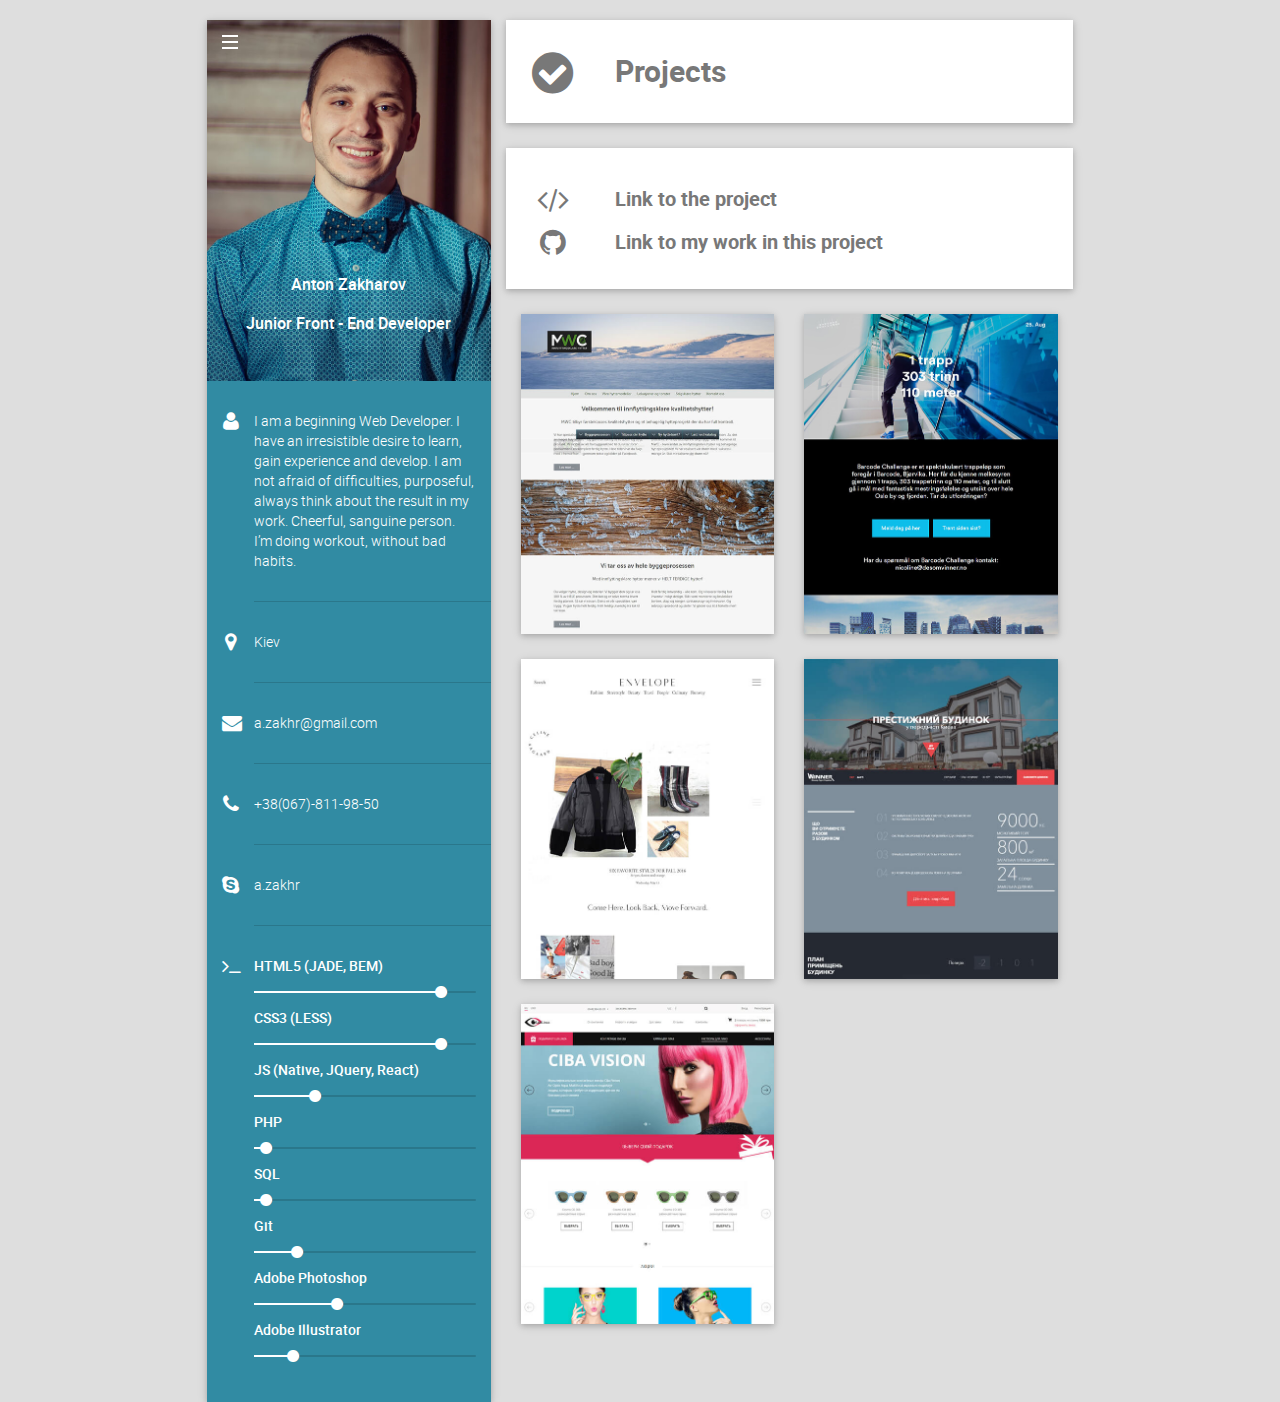
==== projects.html @ 9abca827 "i've cleaned my code and added some new projects" ====
<!DOCTYPE html><html lang="en" class="no-js"><head><meta charset="utf-8"><meta http-equiv="X-UA-Compatible" content="IE=edge"><meta name="viewport" content="width=device-width, initial-scale=1"><title>Projects</title><meta name="description" content="Zakharov Anton - Front-End Developer. CV and Portfolio."><meta name="author" content="Zakharov Anton"><link rel="canonical" href="https://a-zakhr.github.io"><link rel="next" href="https://a-zakhr.github.io/projects"><meta property="og:local" content="en_US"><meta property="og:type" content="website"><meta property="og:title" content="Zakharov Anton"><meta property="og:description" content="Zakharov Anton - Front-End Developer"><meta property="og:url" content="http://a-zakhr.github.io"><meta property="og:site_name" content="Zakharov Anton"><meta property="og:image" content="images/a.zakhr-small.jpg"><link rel="icon" href="favicon.ico"><link rel="apple-touch-icon" sizes="72x72" href="/apple-icon-72x72.png"><link rel="apple-touch-icon" sizes="76x76" href="/apple-icon-76x76.png"><link rel="apple-touch-icon" sizes="114x114" href="/apple-icon-114x114.png"><link rel="stylesheet" href="styles/main.css"><body><!--[if lt IE 10]><p class="browserupgrade">You are using an <strong>outdated</strong> browser. Please <a href="http://browsehappy.com/">upgrade your browser</a> to improve your experience.</p>
<![endif]--><div class="container"><div class="row"><aside class="aside col-lg-4 col-sm-5"><div class="nav"><div class="nav__btn"><div class="nav__btn-line nav__btn-line--top"></div><div class="nav__btn-line nav__btn-line--middle"></div><div class="nav__btn-line nav__btn-line--bottom"></div></div><nav class="nav__links"><a href="index.html" class="nav__link">CV</a><a href="projects.html" class="nav__link">Projects</a><ul class="social-links"><li class="social-links__item"><a href="https://github.com/a-zakhr" class="social-links__link"><i class="fa fa-github-square"></i></a></li><li class="social-links__item"><a href="https://www.linkedin.com/in/anton-zakharov-628102118" class="social-links__link"><i class="fa fa-linkedin-square"></i></a></li></ul></nav></div><div class="personal-info clearfix"><figure class="personal-info__item photo"><img src="images/a.zakhr.jpg" alt="Zakharov Anton image"><figcaption class="photo__descr"><p class="photo__full-name">Anton Zakharov</p><p class="photo__position">Junior Front - End Developer</p></figcaption></figure><div class="personal-info__item"><div class="personal-info__icon col-xs-2"><i class="fa fa-user"></i></div><p class="personal-info__text col-xs-10">I am a beginning Web Developer. I have an irresistible desire to learn, gain experience and develop. I am not afraid of difficulties, purposeful, always think about the result in my work. Cheerful, sanguine person. I’m doing workout, without bad habits.
</p></div><div class="personal-info__item"><div class="personal-info__icon col-xs-2"><i class="fa fa-map-marker"></i></div><p class="personal-info__text col-xs-10">Kiev</p></div><div class="personal-info__item contacts"><div class="personal-info__icon col-xs-2"><i class="fa fa-envelope"></i></div><a href="mailto: a.zakhr@gmail.com" class="personal-info__text col-xs-10">a.zakhr@gmail.com</a></div><div class="personal-info__item contacts"><div class="personal-info__icon col-xs-2"><i class="fa fa-phone"></i></div><a href="tel: +380678119850" class="personal-info__text col-xs-10">+38(067)-811-98-50</a></div><div class="personal-info__item contacts"><div class="personal-info__icon col-xs-2"><i class="fa fa-skype"></i></div><a href="skype: a.zakhr" class="personal-info__text col-xs-10">a.zakhr</a></div><div class="personal-info__item"><div class="personal-info__icon col-xs-2"><i class="fa fa-terminal"></i></div><div class="skills col-xs-10"><div class="skills__item skills__item--html"><p class="skills__title">HTML5 (JADE, BEM)</p><div class="skills__progress"><div class="skills__progress--current"><i class="fa fa-circle"></i></div></div></div><div class="skills__item skills__item--css"><p class="skills__title">CSS3 (LESS)</p><div class="skills__progress"><div class="skills__progress--current"><i class="fa fa-circle"></i></div></div></div><div class="skills__item skills__item--js"><p class="skills__title">JS (Native, JQuery, React)</p><div class="skills__progress"><div class="skills__progress--current"><i class="fa fa-circle"></i></div></div></div><div class="skills__item skills__item--php"><p class="skills__title">PHP</p><div class="skills__progress"><div class="skills__progress--current"><i class="fa fa-circle"></i></div></div></div><div class="skills__item skills__item--sql"><p class="skills__title">SQL</p><div class="skills__progress"><div class="skills__progress--current"><i class="fa fa-circle"></i></div></div></div><div class="skills__item skills__item--git"><p class="skills__title">Git</p><div class="skills__progress"><div class="skills__progress--current"><i class="fa fa-circle"></i></div></div></div><div class="skills__item skills__item--ps"><p class="skills__title">Adobe Photoshop</p><div class="skills__progress"><div class="skills__progress--current"><i class="fa fa-circle"></i></div></div></div><div class="skills__item skills__item--ai"><p class="skills__title">Adobe Illustrator</p><div class="skills__progress"><div class="skills__progress--current"><i class="fa fa-circle"></i></div></div></div></div></div></div></aside><main class="content col-lg-8 col-sm-7"><div class="descr-block clearfix"><div class="descr-block__icon col-xs-2"><i class="fa fa-check-circle"></i></div><div class="descr-block__description col-xs-10"><h2 class="descr-block__title">Projects</h2></div></div><div class="descr-block"><div class="description-links"><div class="description-links__item"><div class="description-links__icon col-xs-2"><i class="fa fa-code"></i></div><p class="description-links__text col-xs-10">Link to the project</p></div><div class="description-links__item"><div class="description-links__icon col-xs-2"><i class="fa fa-github"></i></div><p class="description-links__text col-xs-10">Link to my work in this project
</p></div></div></div><div class="projects"><ul class="projects__list clearfix"><li class="projects__item col-md-6"><figure class="projects__obj"><img src="images/mwc.jpg" alt="MWC" class="projects__img"><figcaption class="projects__desc"><h4 class="projects__title">MWC</h4><div class="projects__links"><a href="http://mwc.no/" class="projects__link projects__link--current"><i class="fa fa-code"></i></a></div></figcaption></figure></li><li class="projects__item col-md-6"><figure class="projects__obj"><img src="images/barcodechallenge.jpg" alt="Barcode Challenge" class="projects__img"><figcaption class="projects__desc"><h4 class="projects__title">Barcode Challenge</h4><div class="projects__links"><a href="http://barcodechallenge.no/" class="projects__link projects__link--current"><i class="fa fa-code"></i></a></div></figcaption></figure></li><li class="projects__item col-md-6"><figure class="projects__obj"><img src="images/envelope.jpg" alt="Envelope" class="projects__img"><figcaption class="projects__desc"><h4 class="projects__title">Envelope</h4><div class="projects__links"><a href="http://envelope.no/" class="projects__link projects__link--current"><i class="fa fa-code"></i></a></div></figcaption></figure></li><li class="projects__item col-md-6"><figure class="projects__obj"><img src="images/sunhouse.jpg" alt="Winner Sun House" class="projects__img"><figcaption class="projects__desc"><h4 class="projects__title">Winner Sun House</h4><div class="projects__links"><a href="http://sunhouse.wgu.com.ua/" class="projects__link projects__link--current"><i class="fa fa-code"></i></a><a href="http://a-zakhr.github.io/sunhouse/" class="projects__link projects__link--git"><i class="fa fa-github"></i></a></div></figcaption></figure></li><li class="projects__item col-md-6"><figure class="projects__obj"><img src="images/lux-linza.jpg" alt="Lux Linza" class="projects__img"><figcaption class="projects__desc"><h4 class="projects__title">Lux Linza</h4><div class="projects__links"><a href="https://luxlinza.ua/" class="projects__link projects__link--current"><i class="fa fa-code"></i></a><a href="http://a-zakhr.github.io/luxlinza" class="projects__link projects__link--git"><i class="fa fa-github"></i></a></div></figcaption></figure></li></ul></div></main><div class="overlay-bg"></div></div></div><script src="scripts/jquery.min.js"></script><script src="scripts/main.js">  </script><script>(function(i,s,o,g,r,a,m){i['GoogleAnalyticsObject']=r;i[r]=i[r]||function(){
(i[r].q=i[r].q||[]).push(arguments)},i[r].l=1*new Date();a=s.createElement(o),
m=s.getElementsByTagName(o)[0];a.async=1;a.src=g;m.parentNode.insertBefore(a,m)
})(window,document,'script','https://www.google-analytics.com/analytics.js','ga');

ga('create', 'UA-68794772-2', 'auto');
ga('send', 'pageview');</script></body></head></html>
---- styles/main.css ----
.fa.fa-pull-left,.fa.pull-left{margin-right:.3em}.fa,.fa-stack{display:inline-block}.description__list,.fa-ul,.projects__list,.social-links{list-style-type:none}.descr-block__icon,.description-links__icon,.fa-fw,.fa-li,.nav__links,.personal-info__icon,.photo__descr,.projects__title{text-align:center}@font-face{font-family:'Roboto Light';src:url(../fonts/roboto-light-webfont.eot);src:url(../fonts/roboto-light-webfont.eot?#iefix) format('embedded-opentype'),url(../fonts/roboto-light-webfont.woff2) format('woff2'),url(../fonts/roboto-light-webfont.woff) format('woff'),url(../fonts/roboto-light-webfont.ttf) format('truetype')}@font-face{font-family:'Roboto Bold';src:url(../fonts/roboto-bold-webfont.eot);src:url(../fonts/roboto-bold-webfont.eot?#iefix) format('embedded-opentype'),url(../fonts/roboto-bold-webfont.woff2) format('woff2'),url(../fonts/roboto-bold-webfont.woff) format('woff'),url(../fonts/roboto-bold-webfont.ttf) format('truetype')}@font-face{font-family:'Roboto Black';src:url(../fonts/roboto-black-webfont.eot);src:url(../fonts/roboto-black-webfont.eot?#iefix) format('embedded-opentype'),url(../fonts/roboto-black-webfont.woff2) format('woff2'),url(../fonts/roboto-black-webfont.woff) format('woff'),url(../fonts/roboto-black-webfont.ttf) format('truetype')}@font-face{font-family:'Roboto Medium';src:url(../fonts/roboto-medium-webfont.eot);src:url(../fonts/roboto-medium-webfont.eot?#iefix) format('embedded-opentype'),url(../fonts/roboto-medium-webfont.woff2) format('woff2'),url(../fonts/roboto-medium-webfont.woff) format('woff'),url(../fonts/roboto-medium-webfont.ttf) format('truetype')}@font-face{font-family:'Roboto Regular';src:url(../fonts/roboto-regular-webfont.eot);src:url(../fonts/roboto-regular-webfont.eot?#iefix) format('embedded-opentype'),url(../fonts/roboto-regular-webfont.woff2) format('woff2'),url(../fonts/roboto-regular-webfont.woff) format('woff'),url(../fonts/roboto-regular-webfont.ttf) format('truetype')}/*!
 *  Font Awesome 4.6.1 by @davegandy - http://fontawesome.io - @fontawesome
 *  License - http://fontawesome.io/license (Font: SIL OFL 1.1, CSS: MIT License)
 */@font-face{font-family:FontAwesome;src:url(../fonts/fontawesome-webfont.eot?v=4.6.1);src:url(../fonts/fontawesome-webfont.eot?#iefix&v=4.6.1) format('embedded-opentype'),url(../fonts/fontawesome-webfont.woff2?v=4.6.1) format('woff2'),url(../fonts/fontawesome-webfont.woff?v=4.6.1) format('woff'),url(../fonts/fontawesome-webfont.ttf?v=4.6.1) format('truetype'),url(../fonts/fontawesome-webfont.svg?v=4.6.1#fontawesomeregular) format('svg');font-weight:400;font-style:normal}.fa{font:normal normal normal 14px/1 FontAwesome;font-size:inherit;text-rendering:auto;-webkit-font-smoothing:antialiased;-moz-osx-font-smoothing:grayscale}.fa-lg{font-size:1.33333333em;line-height:.75em;vertical-align:-15%}.fa-stack,img{vertical-align:middle}.fa-2x{font-size:2em}.fa-3x{font-size:3em}.fa-4x{font-size:4em}.fa-5x{font-size:5em}.fa-stack-2x,h1{font-size:2em}.fa-fw{width:1.28571429em}.fa-ul{padding-left:0;margin-left:2.14285714em}.fa.fa-pull-right,.fa.pull-right{margin-left:.3em}.fa-ul>li{position:relative}.fa-li{position:absolute;left:-2.14285714em;width:2.14285714em;top:.14285714em}.fa-li.fa-lg{left:-1.85714286em}.fa-border{padding:.2em .25em .15em;border:.08em solid #eee;border-radius:.1em}legend,td,th{padding:0}hr,img,legend{border:0}.fa-pull-left{float:left}.fa-pull-right{float:right}body,figure{margin:0}.fa-spin{-webkit-animation:fa-spin 2s infinite linear;animation:fa-spin 2s infinite linear}.fa-pulse{-webkit-animation:fa-spin 1s infinite steps(8);animation:fa-spin 1s infinite steps(8)}@-webkit-keyframes fa-spin{0%{-webkit-transform:rotate(0);transform:rotate(0)}100%{-webkit-transform:rotate(359deg);transform:rotate(359deg)}}@keyframes fa-spin{0%{-webkit-transform:rotate(0);transform:rotate(0)}100%{-webkit-transform:rotate(359deg);transform:rotate(359deg)}}.fa-rotate-90{-ms-filter:"progid:DXImageTransform.Microsoft.BasicImage(rotation=1)";-webkit-transform:rotate(90deg);transform:rotate(90deg)}.fa-rotate-180{-ms-filter:"progid:DXImageTransform.Microsoft.BasicImage(rotation=2)";-webkit-transform:rotate(180deg);transform:rotate(180deg)}.fa-rotate-270{-ms-filter:"progid:DXImageTransform.Microsoft.BasicImage(rotation=3)";-webkit-transform:rotate(270deg);transform:rotate(270deg)}.fa-flip-horizontal{-ms-filter:"progid:DXImageTransform.Microsoft.BasicImage(rotation=0, mirror=1)";-webkit-transform:scale(-1,1);transform:scale(-1,1)}.fa-flip-vertical{-ms-filter:"progid:DXImageTransform.Microsoft.BasicImage(rotation=2, mirror=1)";-webkit-transform:scale(1,-1);transform:scale(1,-1)}:root .fa-flip-horizontal,:root .fa-flip-vertical,:root .fa-rotate-180,:root .fa-rotate-270,:root .fa-rotate-90{-webkit-filter:none;filter:none}.fa-stack{position:relative;width:2em;height:2em;line-height:2em}.fa-stack-1x,.fa-stack-2x{position:absolute;left:0;width:100%;text-align:center}.fa-stack-1x{line-height:inherit}.fa-inverse{color:#fff}.fa-glass:before{content:"\f000"}.fa-music:before{content:"\f001"}.fa-search:before{content:"\f002"}.fa-envelope-o:before{content:"\f003"}.fa-heart:before{content:"\f004"}.fa-star:before{content:"\f005"}.fa-star-o:before{content:"\f006"}.fa-user:before{content:"\f007"}.fa-film:before{content:"\f008"}.fa-th-large:before{content:"\f009"}.fa-th:before{content:"\f00a"}.fa-th-list:before{content:"\f00b"}.fa-check:before{content:"\f00c"}.fa-close:before,.fa-remove:before,.fa-times:before{content:"\f00d"}.fa-search-plus:before{content:"\f00e"}.fa-search-minus:before{content:"\f010"}.fa-power-off:before{content:"\f011"}.fa-signal:before{content:"\f012"}.fa-cog:before,.fa-gear:before{content:"\f013"}.fa-trash-o:before{content:"\f014"}.fa-home:before{content:"\f015"}.fa-file-o:before{content:"\f016"}.fa-clock-o:before{content:"\f017"}.fa-road:before{content:"\f018"}.fa-download:before{content:"\f019"}.fa-arrow-circle-o-down:before{content:"\f01a"}.fa-arrow-circle-o-up:before{content:"\f01b"}.fa-inbox:before{content:"\f01c"}.fa-play-circle-o:before{content:"\f01d"}.fa-repeat:before,.fa-rotate-right:before{content:"\f01e"}.fa-refresh:before{content:"\f021"}.fa-list-alt:before{content:"\f022"}.fa-lock:before{content:"\f023"}.fa-flag:before{content:"\f024"}.fa-headphones:before{content:"\f025"}.fa-volume-off:before{content:"\f026"}.fa-volume-down:before{content:"\f027"}.fa-volume-up:before{content:"\f028"}.fa-qrcode:before{content:"\f029"}.fa-barcode:before{content:"\f02a"}.fa-tag:before{content:"\f02b"}.fa-tags:before{content:"\f02c"}.fa-book:before{content:"\f02d"}.fa-bookmark:before{content:"\f02e"}.fa-print:before{content:"\f02f"}.fa-camera:before{content:"\f030"}.fa-font:before{content:"\f031"}.fa-bold:before{content:"\f032"}.fa-italic:before{content:"\f033"}.fa-text-height:before{content:"\f034"}.fa-text-width:before{content:"\f035"}.fa-align-left:before{content:"\f036"}.fa-align-center:before{content:"\f037"}.fa-align-right:before{content:"\f038"}.fa-align-justify:before{content:"\f039"}.fa-list:before{content:"\f03a"}.fa-dedent:before,.fa-outdent:before{content:"\f03b"}.fa-indent:before{content:"\f03c"}.fa-video-camera:before{content:"\f03d"}.fa-image:before,.fa-photo:before,.fa-picture-o:before{content:"\f03e"}.fa-pencil:before{content:"\f040"}.fa-map-marker:before{content:"\f041"}.fa-adjust:before{content:"\f042"}.fa-tint:before{content:"\f043"}.fa-edit:before,.fa-pencil-square-o:before{content:"\f044"}.fa-share-square-o:before{content:"\f045"}.fa-check-square-o:before{content:"\f046"}.fa-arrows:before{content:"\f047"}.fa-step-backward:before{content:"\f048"}.fa-fast-backward:before{content:"\f049"}.fa-backward:before{content:"\f04a"}.fa-play:before{content:"\f04b"}.fa-pause:before{content:"\f04c"}.fa-stop:before{content:"\f04d"}.fa-forward:before{content:"\f04e"}.fa-fast-forward:before{content:"\f050"}.fa-step-forward:before{content:"\f051"}.fa-eject:before{content:"\f052"}.fa-chevron-left:before{content:"\f053"}.fa-chevron-right:before{content:"\f054"}.fa-plus-circle:before{content:"\f055"}.fa-minus-circle:before{content:"\f056"}.fa-times-circle:before{content:"\f057"}.fa-check-circle:before{content:"\f058"}.fa-question-circle:before{content:"\f059"}.fa-info-circle:before{content:"\f05a"}.fa-crosshairs:before{content:"\f05b"}.fa-times-circle-o:before{content:"\f05c"}.fa-check-circle-o:before{content:"\f05d"}.fa-ban:before{content:"\f05e"}.fa-arrow-left:before{content:"\f060"}.fa-arrow-right:before{content:"\f061"}.fa-arrow-up:before{content:"\f062"}.fa-arrow-down:before{content:"\f063"}.fa-mail-forward:before,.fa-share:before{content:"\f064"}.fa-expand:before{content:"\f065"}.fa-compress:before{content:"\f066"}.fa-plus:before{content:"\f067"}.fa-minus:before{content:"\f068"}.fa-asterisk:before{content:"\f069"}.fa-exclamation-circle:before{content:"\f06a"}.fa-gift:before{content:"\f06b"}.fa-leaf:before{content:"\f06c"}.fa-fire:before{content:"\f06d"}.fa-eye:before{content:"\f06e"}.fa-eye-slash:before{content:"\f070"}.fa-exclamation-triangle:before,.fa-warning:before{content:"\f071"}.fa-plane:before{content:"\f072"}.fa-calendar:before{content:"\f073"}.fa-random:before{content:"\f074"}.fa-comment:before{content:"\f075"}.fa-magnet:before{content:"\f076"}.fa-chevron-up:before{content:"\f077"}.fa-chevron-down:before{content:"\f078"}.fa-retweet:before{content:"\f079"}.fa-shopping-cart:before{content:"\f07a"}.fa-folder:before{content:"\f07b"}.fa-folder-open:before{content:"\f07c"}.fa-arrows-v:before{content:"\f07d"}.fa-arrows-h:before{content:"\f07e"}.fa-bar-chart-o:before,.fa-bar-chart:before{content:"\f080"}.fa-twitter-square:before{content:"\f081"}.fa-facebook-square:before{content:"\f082"}.fa-camera-retro:before{content:"\f083"}.fa-key:before{content:"\f084"}.fa-cogs:before,.fa-gears:before{content:"\f085"}.fa-comments:before{content:"\f086"}.fa-thumbs-o-up:before{content:"\f087"}.fa-thumbs-o-down:before{content:"\f088"}.fa-star-half:before{content:"\f089"}.fa-heart-o:before{content:"\f08a"}.fa-sign-out:before{content:"\f08b"}.fa-linkedin-square:before{content:"\f08c"}.fa-thumb-tack:before{content:"\f08d"}.fa-external-link:before{content:"\f08e"}.fa-sign-in:before{content:"\f090"}.fa-trophy:before{content:"\f091"}.fa-github-square:before{content:"\f092"}.fa-upload:before{content:"\f093"}.fa-lemon-o:before{content:"\f094"}.fa-phone:before{content:"\f095"}.fa-square-o:before{content:"\f096"}.fa-bookmark-o:before{content:"\f097"}.fa-phone-square:before{content:"\f098"}.fa-twitter:before{content:"\f099"}.fa-facebook-f:before,.fa-facebook:before{content:"\f09a"}.fa-github:before{content:"\f09b"}.fa-unlock:before{content:"\f09c"}.fa-credit-card:before{content:"\f09d"}.fa-feed:before,.fa-rss:before{content:"\f09e"}.fa-hdd-o:before{content:"\f0a0"}.fa-bullhorn:before{content:"\f0a1"}.fa-bell:before{content:"\f0f3"}.fa-certificate:before{content:"\f0a3"}.fa-hand-o-right:before{content:"\f0a4"}.fa-hand-o-left:before{content:"\f0a5"}.fa-hand-o-up:before{content:"\f0a6"}.fa-hand-o-down:before{content:"\f0a7"}.fa-arrow-circle-left:before{content:"\f0a8"}.fa-arrow-circle-right:before{content:"\f0a9"}.fa-arrow-circle-up:before{content:"\f0aa"}.fa-arrow-circle-down:before{content:"\f0ab"}.fa-globe:before{content:"\f0ac"}.fa-wrench:before{content:"\f0ad"}.fa-tasks:before{content:"\f0ae"}.fa-filter:before{content:"\f0b0"}.fa-briefcase:before{content:"\f0b1"}.fa-arrows-alt:before{content:"\f0b2"}.fa-group:before,.fa-users:before{content:"\f0c0"}.fa-chain:before,.fa-link:before{content:"\f0c1"}.fa-cloud:before{content:"\f0c2"}.fa-flask:before{content:"\f0c3"}.fa-cut:before,.fa-scissors:before{content:"\f0c4"}.fa-copy:before,.fa-files-o:before{content:"\f0c5"}.fa-paperclip:before{content:"\f0c6"}.fa-floppy-o:before,.fa-save:before{content:"\f0c7"}.fa-square:before{content:"\f0c8"}.fa-bars:before,.fa-navicon:before,.fa-reorder:before{content:"\f0c9"}.fa-list-ul:before{content:"\f0ca"}.fa-list-ol:before{content:"\f0cb"}.fa-strikethrough:before{content:"\f0cc"}.fa-underline:before{content:"\f0cd"}.fa-table:before{content:"\f0ce"}.fa-magic:before{content:"\f0d0"}.fa-truck:before{content:"\f0d1"}.fa-pinterest:before{content:"\f0d2"}.fa-pinterest-square:before{content:"\f0d3"}.fa-google-plus-square:before{content:"\f0d4"}.fa-google-plus:before{content:"\f0d5"}.fa-money:before{content:"\f0d6"}.fa-caret-down:before{content:"\f0d7"}.fa-caret-up:before{content:"\f0d8"}.fa-caret-left:before{content:"\f0d9"}.fa-caret-right:before{content:"\f0da"}.fa-columns:before{content:"\f0db"}.fa-sort:before,.fa-unsorted:before{content:"\f0dc"}.fa-sort-desc:before,.fa-sort-down:before{content:"\f0dd"}.fa-sort-asc:before,.fa-sort-up:before{content:"\f0de"}.fa-envelope:before{content:"\f0e0"}.fa-linkedin:before{content:"\f0e1"}.fa-rotate-left:before,.fa-undo:before{content:"\f0e2"}.fa-gavel:before,.fa-legal:before{content:"\f0e3"}.fa-dashboard:before,.fa-tachometer:before{content:"\f0e4"}.fa-comment-o:before{content:"\f0e5"}.fa-comments-o:before{content:"\f0e6"}.fa-bolt:before,.fa-flash:before{content:"\f0e7"}.fa-sitemap:before{content:"\f0e8"}.fa-umbrella:before{content:"\f0e9"}.fa-clipboard:before,.fa-paste:before{content:"\f0ea"}.fa-lightbulb-o:before{content:"\f0eb"}.fa-exchange:before{content:"\f0ec"}.fa-cloud-download:before{content:"\f0ed"}.fa-cloud-upload:before{content:"\f0ee"}.fa-user-md:before{content:"\f0f0"}.fa-stethoscope:before{content:"\f0f1"}.fa-suitcase:before{content:"\f0f2"}.fa-bell-o:before{content:"\f0a2"}.fa-coffee:before{content:"\f0f4"}.fa-cutlery:before{content:"\f0f5"}.fa-file-text-o:before{content:"\f0f6"}.fa-building-o:before{content:"\f0f7"}.fa-hospital-o:before{content:"\f0f8"}.fa-ambulance:before{content:"\f0f9"}.fa-medkit:before{content:"\f0fa"}.fa-fighter-jet:before{content:"\f0fb"}.fa-beer:before{content:"\f0fc"}.fa-h-square:before{content:"\f0fd"}.fa-plus-square:before{content:"\f0fe"}.fa-angle-double-left:before{content:"\f100"}.fa-angle-double-right:before{content:"\f101"}.fa-angle-double-up:before{content:"\f102"}.fa-angle-double-down:before{content:"\f103"}.fa-angle-left:before{content:"\f104"}.fa-angle-right:before{content:"\f105"}.fa-angle-up:before{content:"\f106"}.fa-angle-down:before{content:"\f107"}.fa-desktop:before{content:"\f108"}.fa-laptop:before{content:"\f109"}.fa-tablet:before{content:"\f10a"}.fa-mobile-phone:before,.fa-mobile:before{content:"\f10b"}.fa-circle-o:before{content:"\f10c"}.fa-quote-left:before{content:"\f10d"}.fa-quote-right:before{content:"\f10e"}.fa-spinner:before{content:"\f110"}.fa-circle:before{content:"\f111"}.fa-mail-reply:before,.fa-reply:before{content:"\f112"}.fa-github-alt:before{content:"\f113"}.fa-folder-o:before{content:"\f114"}.fa-folder-open-o:before{content:"\f115"}.fa-smile-o:before{content:"\f118"}.fa-frown-o:before{content:"\f119"}.fa-meh-o:before{content:"\f11a"}.fa-gamepad:before{content:"\f11b"}.fa-keyboard-o:before{content:"\f11c"}.fa-flag-o:before{content:"\f11d"}.fa-flag-checkered:before{content:"\f11e"}.fa-terminal:before{content:"\f120"}.fa-code:before{content:"\f121"}.fa-mail-reply-all:before,.fa-reply-all:before{content:"\f122"}.fa-star-half-empty:before,.fa-star-half-full:before,.fa-star-half-o:before{content:"\f123"}.fa-location-arrow:before{content:"\f124"}.fa-crop:before{content:"\f125"}.fa-code-fork:before{content:"\f126"}.fa-chain-broken:before,.fa-unlink:before{content:"\f127"}.fa-question:before{content:"\f128"}.fa-info:before{content:"\f129"}.fa-exclamation:before{content:"\f12a"}.fa-superscript:before{content:"\f12b"}.fa-subscript:before{content:"\f12c"}.fa-eraser:before{content:"\f12d"}.fa-puzzle-piece:before{content:"\f12e"}.fa-microphone:before{content:"\f130"}.fa-microphone-slash:before{content:"\f131"}.fa-shield:before{content:"\f132"}.fa-calendar-o:before{content:"\f133"}.fa-fire-extinguisher:before{content:"\f134"}.fa-rocket:before{content:"\f135"}.fa-maxcdn:before{content:"\f136"}.fa-chevron-circle-left:before{content:"\f137"}.fa-chevron-circle-right:before{content:"\f138"}.fa-chevron-circle-up:before{content:"\f139"}.fa-chevron-circle-down:before{content:"\f13a"}.fa-html5:before{content:"\f13b"}.fa-css3:before{content:"\f13c"}.fa-anchor:before{content:"\f13d"}.fa-unlock-alt:before{content:"\f13e"}.fa-bullseye:before{content:"\f140"}.fa-ellipsis-h:before{content:"\f141"}.fa-ellipsis-v:before{content:"\f142"}.fa-rss-square:before{content:"\f143"}.fa-play-circle:before{content:"\f144"}.fa-ticket:before{content:"\f145"}.fa-minus-square:before{content:"\f146"}.fa-minus-square-o:before{content:"\f147"}.fa-level-up:before{content:"\f148"}.fa-level-down:before{content:"\f149"}.fa-check-square:before{content:"\f14a"}.fa-pencil-square:before{content:"\f14b"}.fa-external-link-square:before{content:"\f14c"}.fa-share-square:before{content:"\f14d"}.fa-compass:before{content:"\f14e"}.fa-caret-square-o-down:before,.fa-toggle-down:before{content:"\f150"}.fa-caret-square-o-up:before,.fa-toggle-up:before{content:"\f151"}.fa-caret-square-o-right:before,.fa-toggle-right:before{content:"\f152"}.fa-eur:before,.fa-euro:before{content:"\f153"}.fa-gbp:before{content:"\f154"}.fa-dollar:before,.fa-usd:before{content:"\f155"}.fa-inr:before,.fa-rupee:before{content:"\f156"}.fa-cny:before,.fa-jpy:before,.fa-rmb:before,.fa-yen:before{content:"\f157"}.fa-rouble:before,.fa-rub:before,.fa-ruble:before{content:"\f158"}.fa-krw:before,.fa-won:before{content:"\f159"}.fa-bitcoin:before,.fa-btc:before{content:"\f15a"}.fa-file:before{content:"\f15b"}.fa-file-text:before{content:"\f15c"}.fa-sort-alpha-asc:before{content:"\f15d"}.fa-sort-alpha-desc:before{content:"\f15e"}.fa-sort-amount-asc:before{content:"\f160"}.fa-sort-amount-desc:before{content:"\f161"}.fa-sort-numeric-asc:before{content:"\f162"}.fa-sort-numeric-desc:before{content:"\f163"}.fa-thumbs-up:before{content:"\f164"}.fa-thumbs-down:before{content:"\f165"}.fa-youtube-square:before{content:"\f166"}.fa-youtube:before{content:"\f167"}.fa-xing:before{content:"\f168"}.fa-xing-square:before{content:"\f169"}.fa-youtube-play:before{content:"\f16a"}.fa-dropbox:before{content:"\f16b"}.fa-stack-overflow:before{content:"\f16c"}.fa-instagram:before{content:"\f16d"}.fa-flickr:before{content:"\f16e"}.fa-adn:before{content:"\f170"}.fa-bitbucket:before{content:"\f171"}.fa-bitbucket-square:before{content:"\f172"}.fa-tumblr:before{content:"\f173"}.fa-tumblr-square:before{content:"\f174"}.fa-long-arrow-down:before{content:"\f175"}.fa-long-arrow-up:before{content:"\f176"}.fa-long-arrow-left:before{content:"\f177"}.fa-long-arrow-right:before{content:"\f178"}.fa-apple:before{content:"\f179"}.fa-windows:before{content:"\f17a"}.fa-android:before{content:"\f17b"}.fa-linux:before{content:"\f17c"}.fa-dribbble:before{content:"\f17d"}.fa-skype:before{content:"\f17e"}.fa-foursquare:before{content:"\f180"}.fa-trello:before{content:"\f181"}.fa-female:before{content:"\f182"}.fa-male:before{content:"\f183"}.fa-gittip:before,.fa-gratipay:before{content:"\f184"}.fa-sun-o:before{content:"\f185"}.fa-moon-o:before{content:"\f186"}.fa-archive:before{content:"\f187"}.fa-bug:before{content:"\f188"}.fa-vk:before{content:"\f189"}.fa-weibo:before{content:"\f18a"}.fa-renren:before{content:"\f18b"}.fa-pagelines:before{content:"\f18c"}.fa-stack-exchange:before{content:"\f18d"}.fa-arrow-circle-o-right:before{content:"\f18e"}.fa-arrow-circle-o-left:before{content:"\f190"}.fa-caret-square-o-left:before,.fa-toggle-left:before{content:"\f191"}.fa-dot-circle-o:before{content:"\f192"}.fa-wheelchair:before{content:"\f193"}.fa-vimeo-square:before{content:"\f194"}.fa-try:before,.fa-turkish-lira:before{content:"\f195"}.fa-plus-square-o:before{content:"\f196"}.fa-space-shuttle:before{content:"\f197"}.fa-slack:before{content:"\f198"}.fa-envelope-square:before{content:"\f199"}.fa-wordpress:before{content:"\f19a"}.fa-openid:before{content:"\f19b"}.fa-bank:before,.fa-institution:before,.fa-university:before{content:"\f19c"}.fa-graduation-cap:before,.fa-mortar-board:before{content:"\f19d"}.fa-yahoo:before{content:"\f19e"}.fa-google:before{content:"\f1a0"}.fa-reddit:before{content:"\f1a1"}.fa-reddit-square:before{content:"\f1a2"}.fa-stumbleupon-circle:before{content:"\f1a3"}.fa-stumbleupon:before{content:"\f1a4"}.fa-delicious:before{content:"\f1a5"}.fa-digg:before{content:"\f1a6"}.fa-pied-piper:before{content:"\f1a7"}.fa-pied-piper-alt:before{content:"\f1a8"}.fa-drupal:before{content:"\f1a9"}.fa-joomla:before{content:"\f1aa"}.fa-language:before{content:"\f1ab"}.fa-fax:before{content:"\f1ac"}.fa-building:before{content:"\f1ad"}.fa-child:before{content:"\f1ae"}.fa-paw:before{content:"\f1b0"}.fa-spoon:before{content:"\f1b1"}.fa-cube:before{content:"\f1b2"}.fa-cubes:before{content:"\f1b3"}.fa-behance:before{content:"\f1b4"}.fa-behance-square:before{content:"\f1b5"}.fa-steam:before{content:"\f1b6"}.fa-steam-square:before{content:"\f1b7"}.fa-recycle:before{content:"\f1b8"}.fa-automobile:before,.fa-car:before{content:"\f1b9"}.fa-cab:before,.fa-taxi:before{content:"\f1ba"}.fa-tree:before{content:"\f1bb"}.fa-spotify:before{content:"\f1bc"}.fa-deviantart:before{content:"\f1bd"}.fa-soundcloud:before{content:"\f1be"}.fa-database:before{content:"\f1c0"}.fa-file-pdf-o:before{content:"\f1c1"}.fa-file-word-o:before{content:"\f1c2"}.fa-file-excel-o:before{content:"\f1c3"}.fa-file-powerpoint-o:before{content:"\f1c4"}.fa-file-image-o:before,.fa-file-photo-o:before,.fa-file-picture-o:before{content:"\f1c5"}.fa-file-archive-o:before,.fa-file-zip-o:before{content:"\f1c6"}.fa-file-audio-o:before,.fa-file-sound-o:before{content:"\f1c7"}.fa-file-movie-o:before,.fa-file-video-o:before{content:"\f1c8"}.fa-file-code-o:before{content:"\f1c9"}.fa-vine:before{content:"\f1ca"}.fa-codepen:before{content:"\f1cb"}.fa-jsfiddle:before{content:"\f1cc"}.fa-life-bouy:before,.fa-life-buoy:before,.fa-life-ring:before,.fa-life-saver:before,.fa-support:before{content:"\f1cd"}.fa-circle-o-notch:before{content:"\f1ce"}.fa-ra:before,.fa-rebel:before{content:"\f1d0"}.fa-empire:before,.fa-ge:before{content:"\f1d1"}.fa-git-square:before{content:"\f1d2"}.fa-git:before{content:"\f1d3"}.fa-hacker-news:before,.fa-y-combinator-square:before,.fa-yc-square:before{content:"\f1d4"}.fa-tencent-weibo:before{content:"\f1d5"}.fa-qq:before{content:"\f1d6"}.fa-wechat:before,.fa-weixin:before{content:"\f1d7"}.fa-paper-plane:before,.fa-send:before{content:"\f1d8"}.fa-paper-plane-o:before,.fa-send-o:before{content:"\f1d9"}.fa-history:before{content:"\f1da"}.fa-circle-thin:before{content:"\f1db"}.fa-header:before{content:"\f1dc"}.fa-paragraph:before{content:"\f1dd"}.fa-sliders:before{content:"\f1de"}.fa-share-alt:before{content:"\f1e0"}.fa-share-alt-square:before{content:"\f1e1"}.fa-bomb:before{content:"\f1e2"}.fa-futbol-o:before,.fa-soccer-ball-o:before{content:"\f1e3"}.fa-tty:before{content:"\f1e4"}.fa-binoculars:before{content:"\f1e5"}.fa-plug:before{content:"\f1e6"}.fa-slideshare:before{content:"\f1e7"}.fa-twitch:before{content:"\f1e8"}.fa-yelp:before{content:"\f1e9"}.fa-newspaper-o:before{content:"\f1ea"}.fa-wifi:before{content:"\f1eb"}.fa-calculator:before{content:"\f1ec"}.fa-paypal:before{content:"\f1ed"}.fa-google-wallet:before{content:"\f1ee"}.fa-cc-visa:before{content:"\f1f0"}.fa-cc-mastercard:before{content:"\f1f1"}.fa-cc-discover:before{content:"\f1f2"}.fa-cc-amex:before{content:"\f1f3"}.fa-cc-paypal:before{content:"\f1f4"}.fa-cc-stripe:before{content:"\f1f5"}.fa-bell-slash:before{content:"\f1f6"}.fa-bell-slash-o:before{content:"\f1f7"}.fa-trash:before{content:"\f1f8"}.fa-copyright:before{content:"\f1f9"}.fa-at:before{content:"\f1fa"}.fa-eyedropper:before{content:"\f1fb"}.fa-paint-brush:before{content:"\f1fc"}.fa-birthday-cake:before{content:"\f1fd"}.fa-area-chart:before{content:"\f1fe"}.fa-pie-chart:before{content:"\f200"}.fa-line-chart:before{content:"\f201"}.fa-lastfm:before{content:"\f202"}.fa-lastfm-square:before{content:"\f203"}.fa-toggle-off:before{content:"\f204"}.fa-toggle-on:before{content:"\f205"}.fa-bicycle:before{content:"\f206"}.fa-bus:before{content:"\f207"}.fa-ioxhost:before{content:"\f208"}.fa-angellist:before{content:"\f209"}.fa-cc:before{content:"\f20a"}.fa-ils:before,.fa-shekel:before,.fa-sheqel:before{content:"\f20b"}.fa-meanpath:before{content:"\f20c"}.fa-buysellads:before{content:"\f20d"}.fa-connectdevelop:before{content:"\f20e"}.fa-dashcube:before{content:"\f210"}.fa-forumbee:before{content:"\f211"}.fa-leanpub:before{content:"\f212"}.fa-sellsy:before{content:"\f213"}.fa-shirtsinbulk:before{content:"\f214"}.fa-simplybuilt:before{content:"\f215"}.fa-skyatlas:before{content:"\f216"}.fa-cart-plus:before{content:"\f217"}.fa-cart-arrow-down:before{content:"\f218"}.fa-diamond:before{content:"\f219"}.fa-ship:before{content:"\f21a"}.fa-user-secret:before{content:"\f21b"}.fa-motorcycle:before{content:"\f21c"}.fa-street-view:before{content:"\f21d"}.fa-heartbeat:before{content:"\f21e"}.fa-venus:before{content:"\f221"}.fa-mars:before{content:"\f222"}.fa-mercury:before{content:"\f223"}.fa-intersex:before,.fa-transgender:before{content:"\f224"}.fa-transgender-alt:before{content:"\f225"}.fa-venus-double:before{content:"\f226"}.fa-mars-double:before{content:"\f227"}.fa-venus-mars:before{content:"\f228"}.fa-mars-stroke:before{content:"\f229"}.fa-mars-stroke-v:before{content:"\f22a"}.fa-mars-stroke-h:before{content:"\f22b"}.fa-neuter:before{content:"\f22c"}.fa-genderless:before{content:"\f22d"}.fa-facebook-official:before{content:"\f230"}.fa-pinterest-p:before{content:"\f231"}.fa-whatsapp:before{content:"\f232"}.fa-server:before{content:"\f233"}.fa-user-plus:before{content:"\f234"}.fa-user-times:before{content:"\f235"}.fa-bed:before,.fa-hotel:before{content:"\f236"}.fa-viacoin:before{content:"\f237"}.fa-train:before{content:"\f238"}.fa-subway:before{content:"\f239"}.fa-medium:before{content:"\f23a"}.fa-y-combinator:before,.fa-yc:before{content:"\f23b"}.fa-optin-monster:before{content:"\f23c"}.fa-opencart:before{content:"\f23d"}.fa-expeditedssl:before{content:"\f23e"}.fa-battery-4:before,.fa-battery-full:before{content:"\f240"}.fa-battery-3:before,.fa-battery-three-quarters:before{content:"\f241"}.fa-battery-2:before,.fa-battery-half:before{content:"\f242"}.fa-battery-1:before,.fa-battery-quarter:before{content:"\f243"}.fa-battery-0:before,.fa-battery-empty:before{content:"\f244"}.fa-mouse-pointer:before{content:"\f245"}.fa-i-cursor:before{content:"\f246"}.fa-object-group:before{content:"\f247"}.fa-object-ungroup:before{content:"\f248"}.fa-sticky-note:before{content:"\f249"}.fa-sticky-note-o:before{content:"\f24a"}.fa-cc-jcb:before{content:"\f24b"}.fa-cc-diners-club:before{content:"\f24c"}.fa-clone:before{content:"\f24d"}.fa-balance-scale:before{content:"\f24e"}.fa-hourglass-o:before{content:"\f250"}.fa-hourglass-1:before,.fa-hourglass-start:before{content:"\f251"}.fa-hourglass-2:before,.fa-hourglass-half:before{content:"\f252"}.fa-hourglass-3:before,.fa-hourglass-end:before{content:"\f253"}.fa-hourglass:before{content:"\f254"}.fa-hand-grab-o:before,.fa-hand-rock-o:before{content:"\f255"}.fa-hand-paper-o:before,.fa-hand-stop-o:before{content:"\f256"}.fa-hand-scissors-o:before{content:"\f257"}.fa-hand-lizard-o:before{content:"\f258"}.fa-hand-spock-o:before{content:"\f259"}.fa-hand-pointer-o:before{content:"\f25a"}.fa-hand-peace-o:before{content:"\f25b"}.fa-trademark:before{content:"\f25c"}.fa-registered:before{content:"\f25d"}.fa-creative-commons:before{content:"\f25e"}.fa-gg:before{content:"\f260"}.fa-gg-circle:before{content:"\f261"}.fa-tripadvisor:before{content:"\f262"}.fa-odnoklassniki:before{content:"\f263"}.fa-odnoklassniki-square:before{content:"\f264"}.fa-get-pocket:before{content:"\f265"}.fa-wikipedia-w:before{content:"\f266"}.fa-safari:before{content:"\f267"}.fa-chrome:before{content:"\f268"}.fa-firefox:before{content:"\f269"}.fa-opera:before{content:"\f26a"}.fa-internet-explorer:before{content:"\f26b"}.fa-television:before,.fa-tv:before{content:"\f26c"}.fa-contao:before{content:"\f26d"}.fa-500px:before{content:"\f26e"}.fa-amazon:before{content:"\f270"}.fa-calendar-plus-o:before{content:"\f271"}.fa-calendar-minus-o:before{content:"\f272"}.fa-calendar-times-o:before{content:"\f273"}.fa-calendar-check-o:before{content:"\f274"}.fa-industry:before{content:"\f275"}.fa-map-pin:before{content:"\f276"}.fa-map-signs:before{content:"\f277"}.fa-map-o:before{content:"\f278"}.fa-map:before{content:"\f279"}.fa-commenting:before{content:"\f27a"}.fa-commenting-o:before{content:"\f27b"}.fa-houzz:before{content:"\f27c"}.fa-vimeo:before{content:"\f27d"}.fa-black-tie:before{content:"\f27e"}.fa-fonticons:before{content:"\f280"}.fa-reddit-alien:before{content:"\f281"}.fa-edge:before{content:"\f282"}.fa-credit-card-alt:before{content:"\f283"}.fa-codiepie:before{content:"\f284"}.fa-modx:before{content:"\f285"}.fa-fort-awesome:before{content:"\f286"}.fa-usb:before{content:"\f287"}.fa-product-hunt:before{content:"\f288"}.fa-mixcloud:before{content:"\f289"}.fa-scribd:before{content:"\f28a"}.fa-pause-circle:before{content:"\f28b"}.fa-pause-circle-o:before{content:"\f28c"}.fa-stop-circle:before{content:"\f28d"}.fa-stop-circle-o:before{content:"\f28e"}.fa-shopping-bag:before{content:"\f290"}.fa-shopping-basket:before{content:"\f291"}.fa-hashtag:before{content:"\f292"}.fa-bluetooth:before{content:"\f293"}.fa-bluetooth-b:before{content:"\f294"}.fa-percent:before{content:"\f295"}.fa-gitlab:before{content:"\f296"}.fa-wpbeginner:before{content:"\f297"}.fa-wpforms:before{content:"\f298"}.fa-envira:before{content:"\f299"}.fa-universal-access:before{content:"\f29a"}.fa-wheelchair-alt:before{content:"\f29b"}.fa-question-circle-o:before{content:"\f29c"}.fa-blind:before{content:"\f29d"}.fa-audio-description:before{content:"\f29e"}.fa-volume-control-phone:before{content:"\f2a0"}.fa-braille:before{content:"\f2a1"}.fa-assistive-listening-systems:before{content:"\f2a2"}.fa-american-sign-language-interpreting:before,.fa-asl-interpreting:before{content:"\f2a3"}.fa-deaf:before,.fa-deafness:before,.fa-hard-of-hearing:before{content:"\f2a4"}.fa-glide:before{content:"\f2a5"}.fa-glide-g:before{content:"\f2a6"}.fa-sign-language:before,.fa-signing:before{content:"\f2a7"}.fa-low-vision:before{content:"\f2a8"}.fa-viadeo:before{content:"\f2a9"}.fa-viadeo-square:before{content:"\f2aa"}.fa-snapchat:before{content:"\f2ab"}.fa-snapchat-ghost:before{content:"\f2ac"}.fa-snapchat-square:before{content:"\f2ad"}/*!
 * Bootstrap v3.3.5 (http://getbootstrap.com)
 * Copyright 2011-2016 Twitter, Inc.
 * Licensed under MIT (https://github.com/twbs/bootstrap/blob/master/LICENSE)
 *//*!
 * Generated using the Bootstrap Customizer (http://getbootstrap.com/customize/?id=96051656b4e816da526c)
 * Config saved to config.json and https://gist.github.com/96051656b4e816da526c
 *//*!
 * Bootstrap v3.3.6 (http://getbootstrap.com)
 * Copyright 2011-2015 Twitter, Inc.
 * Licensed under MIT (https://github.com/twbs/bootstrap/blob/master/LICENSE)
 *//*! normalize.css v3.0.3 | MIT License | github.com/necolas/normalize.css */html{font-family:sans-serif;-ms-text-size-adjust:100%;-webkit-text-size-adjust:100%}article,aside,details,figcaption,figure,footer,header,hgroup,main,menu,nav,section,summary{display:block}audio,canvas,progress,video{display:inline-block;vertical-align:baseline}audio:not([controls]){display:none;height:0}[hidden],template{display:none}a{background-color:transparent}a:active,a:hover{outline:0}abbr[title]{border-bottom:1px dotted}b,optgroup,strong{font-weight:700}dfn{font-style:italic}h1{margin:.67em 0}mark{color:#000;background:#ff0}small{font-size:80%}sub,sup{font-size:75%;line-height:0;position:relative;vertical-align:baseline}sup{top:-.5em}sub{bottom:-.25em}svg:not(:root){overflow:hidden}hr{box-sizing:content-box;height:0}pre,textarea{overflow:auto}code,kbd,pre,samp{font-family:monospace,monospace;font-size:1em}button,input,optgroup,select,textarea{font:inherit;margin:0;color:inherit}button{overflow:visible}button,select{text-transform:none}button,html input[type=button],input[type=reset],input[type=submit]{cursor:pointer;-webkit-appearance:button}button[disabled],html input[disabled]{cursor:default}.nav__btn,[role=button]{cursor:pointer}button::-moz-focus-inner,input::-moz-focus-inner{padding:0;border:0}input[type=checkbox],input[type=radio]{box-sizing:border-box;padding:0}input[type=number]::-webkit-inner-spin-button,input[type=number]::-webkit-outer-spin-button{height:auto}input[type=search]{box-sizing:content-box;-webkit-appearance:textfield}input[type=search]::-webkit-search-cancel-button,input[type=search]::-webkit-search-decoration{-webkit-appearance:none}fieldset{margin:0 2px;padding:.35em .625em .75em;border:1px solid silver}table{border-spacing:0;border-collapse:collapse}/*! Source: https://github.com/h5bp/html5-boilerplate/blob/master/src/css/main.css */@media print{blockquote,img,pre,tr{page-break-inside:avoid}*,:after,:before{color:#000!important;background:0 0!important;box-shadow:none!important;text-shadow:none!important}a,a:visited{text-decoration:underline}a[href]:after{content:' (' attr(href) ')'}abbr[title]:after{content:' (' attr(title) ')'}a[href^='#']:after,a[href^='javascript:']:after{content:''}blockquote,pre{border:1px solid #999}thead{display:table-header-group}img{max-width:100%!important}h2,h3,p{orphans:3;widows:3}h2,h3{page-break-after:avoid}.navbar{display:none}.btn>.caret,.dropup>.btn>.caret{border-top-color:#000!important}.label{border:1px solid #000}.table{border-collapse:collapse!important}.table td,.table th{background-color:#fff!important}.table-bordered td,.table-bordered th{border:1px solid #ddd!important}}.descr-block,.nav__links,.personal-info,.projects__obj{box-shadow:0 2px 5px 0 rgba(0,0,0,.16),0 2px 10px 0 rgba(0,0,0,.12)}*,:after,:before{box-sizing:border-box}body{font-size:14px;line-height:1.42857143}button,input,select,textarea{font-family:inherit;font-size:inherit;line-height:inherit}a{text-decoration:none;color:#337ab7}a:focus,a:hover{text-decoration:underline;color:#23527c}a:focus{outline:dotted thin;outline:-webkit-focus-ring-color auto 5px;outline-offset:-2px}.img-responsive{display:block;max-width:100%;height:auto}.img-rounded{border-radius:6px}.img-thumbnail{line-height:1.42857143;display:inline-block;max-width:100%;height:auto;padding:4px;-webkit-transition:all .2s ease-in-out;transition:all .2s ease-in-out;border:1px solid #ddd;border-radius:4px;background-color:#fff}.img-circle{border-radius:50%}hr{margin-top:20px;margin-bottom:20px;border-top:1px solid #eee}.sr-only{position:absolute;overflow:hidden;clip:rect(0,0,0,0);width:1px;height:1px;margin:-1px;padding:0;border:0}.sr-only-focusable:active,.sr-only-focusable:focus{position:static;overflow:visible;clip:auto;width:auto;height:auto;margin:0}.personal-info__item,.photo,.projects__obj{overflow:hidden}.container,.container-fluid{margin-right:auto;margin-left:auto;padding-right:15px;padding-left:15px}.container{padding-top:20px}@media (min-width:768px){.container{width:750px}}@media (min-width:992px){.container{width:970px}}@media (min-width:1200px){.container{width:1170px}}.row{margin-right:-15px;margin-left:-15px}.col-lg-1,.col-lg-10,.col-lg-11,.col-lg-12,.col-lg-2,.col-lg-3,.col-lg-4,.col-lg-5,.col-lg-6,.col-lg-7,.col-lg-8,.col-lg-9,.col-md-1,.col-md-10,.col-md-11,.col-md-12,.col-md-2,.col-md-3,.col-md-4,.col-md-5,.col-md-6,.col-md-7,.col-md-8,.col-md-9,.col-sm-1,.col-sm-10,.col-sm-11,.col-sm-12,.col-sm-2,.col-sm-3,.col-sm-4,.col-sm-5,.col-sm-6,.col-sm-7,.col-sm-8,.col-sm-9,.col-xs-1,.col-xs-10,.col-xs-11,.col-xs-12,.col-xs-2,.col-xs-3,.col-xs-4,.col-xs-5,.col-xs-6,.col-xs-7,.col-xs-8,.col-xs-9{position:relative;min-height:1px;padding-right:15px;padding-left:15px}.col-xs-1,.col-xs-10,.col-xs-11,.col-xs-12,.col-xs-2,.col-xs-3,.col-xs-4,.col-xs-5,.col-xs-6,.col-xs-7,.col-xs-8,.col-xs-9{float:left}.col-xs-12{width:100%}.col-xs-11{width:91.66666667%}.col-xs-10{width:83.33333333%}.col-xs-9{width:75%}.col-xs-8{width:66.66666667%}.col-xs-7{width:58.33333333%}.col-xs-6{width:50%}.col-xs-5{width:41.66666667%}.col-xs-4{width:33.33333333%}.col-xs-3{width:25%}.col-xs-2{width:16.66666667%}.col-xs-1{width:8.33333333%}.col-xs-pull-12{right:100%}.col-xs-pull-11{right:91.66666667%}.col-xs-pull-10{right:83.33333333%}.col-xs-pull-9{right:75%}.col-xs-pull-8{right:66.66666667%}.col-xs-pull-7{right:58.33333333%}.col-xs-pull-6{right:50%}.col-xs-pull-5{right:41.66666667%}.col-xs-pull-4{right:33.33333333%}.col-xs-pull-3{right:25%}.col-xs-pull-2{right:16.66666667%}.col-xs-pull-1{right:8.33333333%}.col-xs-pull-0{right:auto}.col-xs-push-12{left:100%}.col-xs-push-11{left:91.66666667%}.col-xs-push-10{left:83.33333333%}.col-xs-push-9{left:75%}.col-xs-push-8{left:66.66666667%}.col-xs-push-7{left:58.33333333%}.col-xs-push-6{left:50%}.col-xs-push-5{left:41.66666667%}.col-xs-push-4{left:33.33333333%}.col-xs-push-3{left:25%}.col-xs-push-2{left:16.66666667%}.col-xs-push-1{left:8.33333333%}.col-xs-push-0{left:auto}.col-xs-offset-12{margin-left:100%}.col-xs-offset-11{margin-left:91.66666667%}.col-xs-offset-10{margin-left:83.33333333%}.col-xs-offset-9{margin-left:75%}.col-xs-offset-8{margin-left:66.66666667%}.col-xs-offset-7{margin-left:58.33333333%}.col-xs-offset-6{margin-left:50%}.col-xs-offset-5{margin-left:41.66666667%}.col-xs-offset-4{margin-left:33.33333333%}.col-xs-offset-3{margin-left:25%}.col-xs-offset-2{margin-left:16.66666667%}.col-xs-offset-1{margin-left:8.33333333%}.col-xs-offset-0{margin-left:0}@media (min-width:768px){.col-sm-1,.col-sm-10,.col-sm-11,.col-sm-12,.col-sm-2,.col-sm-3,.col-sm-4,.col-sm-5,.col-sm-6,.col-sm-7,.col-sm-8,.col-sm-9{float:left}.col-sm-12{width:100%}.col-sm-11{width:91.66666667%}.col-sm-10{width:83.33333333%}.col-sm-9{width:75%}.col-sm-8{width:66.66666667%}.col-sm-7{width:58.33333333%}.col-sm-6{width:50%}.col-sm-5{width:41.66666667%}.col-sm-4{width:33.33333333%}.col-sm-3{width:25%}.col-sm-2{width:16.66666667%}.col-sm-1{width:8.33333333%}.col-sm-pull-12{right:100%}.col-sm-pull-11{right:91.66666667%}.col-sm-pull-10{right:83.33333333%}.col-sm-pull-9{right:75%}.col-sm-pull-8{right:66.66666667%}.col-sm-pull-7{right:58.33333333%}.col-sm-pull-6{right:50%}.col-sm-pull-5{right:41.66666667%}.col-sm-pull-4{right:33.33333333%}.col-sm-pull-3{right:25%}.col-sm-pull-2{right:16.66666667%}.col-sm-pull-1{right:8.33333333%}.col-sm-pull-0{right:auto}.col-sm-push-12{left:100%}.col-sm-push-11{left:91.66666667%}.col-sm-push-10{left:83.33333333%}.col-sm-push-9{left:75%}.col-sm-push-8{left:66.66666667%}.col-sm-push-7{left:58.33333333%}.col-sm-push-6{left:50%}.col-sm-push-5{left:41.66666667%}.col-sm-push-4{left:33.33333333%}.col-sm-push-3{left:25%}.col-sm-push-2{left:16.66666667%}.col-sm-push-1{left:8.33333333%}.col-sm-push-0{left:auto}.col-sm-offset-12{margin-left:100%}.col-sm-offset-11{margin-left:91.66666667%}.col-sm-offset-10{margin-left:83.33333333%}.col-sm-offset-9{margin-left:75%}.col-sm-offset-8{margin-left:66.66666667%}.col-sm-offset-7{margin-left:58.33333333%}.col-sm-offset-6{margin-left:50%}.col-sm-offset-5{margin-left:41.66666667%}.col-sm-offset-4{margin-left:33.33333333%}.col-sm-offset-3{margin-left:25%}.col-sm-offset-2{margin-left:16.66666667%}.col-sm-offset-1{margin-left:8.33333333%}.col-sm-offset-0{margin-left:0}}@media (min-width:992px){.col-md-1,.col-md-10,.col-md-11,.col-md-12,.col-md-2,.col-md-3,.col-md-4,.col-md-5,.col-md-6,.col-md-7,.col-md-8,.col-md-9{float:left}.col-md-12{width:100%}.col-md-11{width:91.66666667%}.col-md-10{width:83.33333333%}.col-md-9{width:75%}.col-md-8{width:66.66666667%}.col-md-7{width:58.33333333%}.col-md-6{width:50%}.col-md-5{width:41.66666667%}.col-md-4{width:33.33333333%}.col-md-3{width:25%}.col-md-2{width:16.66666667%}.col-md-1{width:8.33333333%}.col-md-pull-12{right:100%}.col-md-pull-11{right:91.66666667%}.col-md-pull-10{right:83.33333333%}.col-md-pull-9{right:75%}.col-md-pull-8{right:66.66666667%}.col-md-pull-7{right:58.33333333%}.col-md-pull-6{right:50%}.col-md-pull-5{right:41.66666667%}.col-md-pull-4{right:33.33333333%}.col-md-pull-3{right:25%}.col-md-pull-2{right:16.66666667%}.col-md-pull-1{right:8.33333333%}.col-md-pull-0{right:auto}.col-md-push-12{left:100%}.col-md-push-11{left:91.66666667%}.col-md-push-10{left:83.33333333%}.col-md-push-9{left:75%}.col-md-push-8{left:66.66666667%}.col-md-push-7{left:58.33333333%}.col-md-push-6{left:50%}.col-md-push-5{left:41.66666667%}.col-md-push-4{left:33.33333333%}.col-md-push-3{left:25%}.col-md-push-2{left:16.66666667%}.col-md-push-1{left:8.33333333%}.col-md-push-0{left:auto}.col-md-offset-12{margin-left:100%}.col-md-offset-11{margin-left:91.66666667%}.col-md-offset-10{margin-left:83.33333333%}.col-md-offset-9{margin-left:75%}.col-md-offset-8{margin-left:66.66666667%}.col-md-offset-7{margin-left:58.33333333%}.col-md-offset-6{margin-left:50%}.col-md-offset-5{margin-left:41.66666667%}.col-md-offset-4{margin-left:33.33333333%}.col-md-offset-3{margin-left:25%}.col-md-offset-2{margin-left:16.66666667%}.col-md-offset-1{margin-left:8.33333333%}.col-md-offset-0{margin-left:0}}@media (min-width:1200px){.col-lg-1,.col-lg-10,.col-lg-11,.col-lg-12,.col-lg-2,.col-lg-3,.col-lg-4,.col-lg-5,.col-lg-6,.col-lg-7,.col-lg-8,.col-lg-9{float:left}.col-lg-12{width:100%}.col-lg-11{width:91.66666667%}.col-lg-10{width:83.33333333%}.col-lg-9{width:75%}.col-lg-8{width:66.66666667%}.col-lg-7{width:58.33333333%}.col-lg-6{width:50%}.col-lg-5{width:41.66666667%}.col-lg-4{width:33.33333333%}.col-lg-3{width:25%}.col-lg-2{width:16.66666667%}.col-lg-1{width:8.33333333%}.col-lg-pull-12{right:100%}.col-lg-pull-11{right:91.66666667%}.col-lg-pull-10{right:83.33333333%}.col-lg-pull-9{right:75%}.col-lg-pull-8{right:66.66666667%}.col-lg-pull-7{right:58.33333333%}.col-lg-pull-6{right:50%}.col-lg-pull-5{right:41.66666667%}.col-lg-pull-4{right:33.33333333%}.col-lg-pull-3{right:25%}.col-lg-pull-2{right:16.66666667%}.col-lg-pull-1{right:8.33333333%}.col-lg-pull-0{right:auto}.col-lg-push-12{left:100%}.col-lg-push-11{left:91.66666667%}.col-lg-push-10{left:83.33333333%}.col-lg-push-9{left:75%}.col-lg-push-8{left:66.66666667%}.col-lg-push-7{left:58.33333333%}.col-lg-push-6{left:50%}.col-lg-push-5{left:41.66666667%}.col-lg-push-4{left:33.33333333%}.col-lg-push-3{left:25%}.col-lg-push-2{left:16.66666667%}.col-lg-push-1{left:8.33333333%}.col-lg-push-0{left:auto}.col-lg-offset-12{margin-left:100%}.col-lg-offset-11{margin-left:91.66666667%}.col-lg-offset-10{margin-left:83.33333333%}.col-lg-offset-9{margin-left:75%}.col-lg-offset-8{margin-left:66.66666667%}.col-lg-offset-7{margin-left:58.33333333%}.col-lg-offset-6{margin-left:50%}.col-lg-offset-5{margin-left:41.66666667%}.col-lg-offset-4{margin-left:33.33333333%}.col-lg-offset-3{margin-left:25%}.col-lg-offset-2{margin-left:16.66666667%}.col-lg-offset-1{margin-left:8.33333333%}.col-lg-offset-0{margin-left:0}}.clearfix:after,.clearfix:before,.container-fluid:after,.container-fluid:before,.container:after,.container:before,.row:after,.row:before{display:table;content:' '}.clearfix:after,.container-fluid:after,.container:after,.row:after{clear:both}.center-block{display:block;margin-right:auto;margin-left:auto}.pull-right{float:right!important}.pull-left{float:left!important}.hide{display:none!important}.show{display:block!important}.hidden,.visible-lg,.visible-lg-block,.visible-lg-inline,.visible-lg-inline-block,.visible-md,.visible-md-block,.visible-md-inline,.visible-md-inline-block,.visible-sm,.visible-sm-block,.visible-sm-inline,.visible-sm-inline-block,.visible-xs,.visible-xs-block,.visible-xs-inline,.visible-xs-inline-block{display:none!important}.invisible{visibility:hidden}.text-hide{font:0/0 a;color:transparent;border:0;background-color:transparent;text-shadow:none}.affix{position:fixed}@-ms-viewport{width:device-width}@media (max-width:767px){.visible-xs{display:block!important}table.visible-xs{display:table!important}tr.visible-xs{display:table-row!important}td.visible-xs,th.visible-xs{display:table-cell!important}.visible-xs-block{display:block!important}.visible-xs-inline{display:inline!important}.visible-xs-inline-block{display:inline-block!important}}@media (min-width:768px) and (max-width:991px){.visible-sm{display:block!important}table.visible-sm{display:table!important}tr.visible-sm{display:table-row!important}td.visible-sm,th.visible-sm{display:table-cell!important}.visible-sm-block{display:block!important}.visible-sm-inline{display:inline!important}.visible-sm-inline-block{display:inline-block!important}}@media (min-width:992px) and (max-width:1199px){.visible-md{display:block!important}table.visible-md{display:table!important}tr.visible-md{display:table-row!important}td.visible-md,th.visible-md{display:table-cell!important}.visible-md-block{display:block!important}.visible-md-inline{display:inline!important}.visible-md-inline-block{display:inline-block!important}}@media (min-width:1200px){.visible-lg{display:block!important}table.visible-lg{display:table!important}tr.visible-lg{display:table-row!important}td.visible-lg,th.visible-lg{display:table-cell!important}.visible-lg-block{display:block!important}.visible-lg-inline{display:inline!important}.visible-lg-inline-block{display:inline-block!important}.hidden-lg{display:none!important}}@media (max-width:767px){.hidden-xs{display:none!important}}@media (min-width:768px) and (max-width:991px){.hidden-sm{display:none!important}}@media (min-width:992px) and (max-width:1199px){.hidden-md{display:none!important}}.visible-print{display:none!important}@media print{.visible-print{display:block!important}table.visible-print{display:table!important}tr.visible-print{display:table-row!important}td.visible-print,th.visible-print{display:table-cell!important}}.visible-print-block{display:none!important}@media print{.visible-print-block{display:block!important}}.visible-print-inline{display:none!important}@media print{.visible-print-inline{display:inline!important}}.visible-print-inline-block{display:none!important}@media print{.visible-print-inline-block{display:inline-block!important}.hidden-print{display:none!important}}@font-face{@font-face {
    font-family: 'Roboto Light';
    src: url(../fonts/roboto-light-webfont.eot) ;
    src: url(../fonts/roboto-light-webfont.eot?#iefix)  format('embedded-opentype'), url(../fonts/roboto-light-webfont.woff2)  format('woff2'), url(../fonts/roboto-light-webfont.woff)  format('woff'), url(../fonts/roboto-light-webfont.ttf)  format('truetype');
  }
  @font-face {
    font-family: 'Roboto Bold';
    src: url(../fonts/roboto-bold-webfont.eot) ;
    src: url(../fonts/roboto-bold-webfont.eot?#iefix)  format('embedded-opentype'), url(../fonts/roboto-bold-webfont.woff2)  format('woff2'), url(../fonts/roboto-bold-webfont.woff)  format('woff'), url(../fonts/roboto-bold-webfont.ttf)  format('truetype');
  }
  @font-face {
    font-family: 'Roboto Black';
    src: url(../fonts/roboto-black-webfont.eot) ;
    src: url(../fonts/roboto-black-webfont.eot?#iefix)  format('embedded-opentype'), url(../fonts/roboto-black-webfont.woff2)  format('woff2'), url(../fonts/roboto-black-webfont.woff)  format('woff'), url(../fonts/roboto-black-webfont.ttf)  format('truetype');
  }
  @font-face {
    font-family: 'Roboto Medium';
    src: url(../fonts/roboto-medium-webfont.eot) ;
    src: url(../fonts/roboto-medium-webfont.eot?#iefix)  format('embedded-opentype'), url(../fonts/roboto-medium-webfont.woff2)  format('woff2'), url(../fonts/roboto-medium-webfont.woff)  format('woff'), url(../fonts/roboto-medium-webfont.ttf)  format('truetype');
  }
  @font-face {
    font-family: 'Roboto Regular';
    src: url(../fonts/roboto-regular-webfont.eot) ;
    src: url(../fonts/roboto-regular-webfont.eot?#iefix)  format('embedded-opentype'), url(../fonts/roboto-regular-webfont.woff2)  format('woff2'), url(../fonts/roboto-regular-webfont.woff)  format('woff'), url(../fonts/roboto-regular-webfont.ttf)  format('truetype');
  }}html{-webkit-tap-highlight-color:transparent;font-size:1rem}body{font-family:'Roboto Light',sans-serif;color:#787878;background-color:#dedede}.nav__link,.photo__descr,.skills__title{font-family:'Roboto Medium',sans-serif}img{max-width:100%;height:auto;display:block}.overlay-bg{top:0;left:0;width:100%;height:100%;-webkit-transition:opacity .375s ease;transition:opacity .375s ease;opacity:0;background-color:rgba(0,0,0,.5)}.open-menu .overlay-bg{position:fixed;opacity:1}@media only screen and (min-width:1200px){.container{width:70%}}@media only screen and (min-width:600px) and (max-width:767px){.container{width:70%}}@media only screen and (min-width:480px) and (max-width:599px){.container{width:85%}}.nav{position:relative}.nav__btn{position:absolute;z-index:2;top:15px;left:15px;-webkit-transition:left .375s ease;transition:left .375s ease}.nav__btn-line{width:16px;height:2px;-webkit-transition:all .375s ease;transition:all .375s ease;background-color:#fff}.nav__btn-line--middle{margin:4px 0}.open-menu .nav__btn-line{background-color:#000}.open-menu .nav__btn{position:fixed;top:35px}.nav__links{position:fixed;z-index:1;top:0;left:-250px;width:200px;height:100%;padding-top:65px;-webkit-transition:left .375s ease;transition:left .375s ease;background-color:#fff}.open-menu .nav__links{left:0}.nav__link{display:block;font-size:1rem;margin-bottom:35px}.nav__link:hover{text-decoration:none}.open-menu .nav__btn-line--top{-webkit-transform:translateY(6px) rotate(45deg);transform:translateY(6px) rotate(45deg)}.open-menu .nav__btn-line--middle{opacity:0}.open-menu .nav__btn-line--bottom{-webkit-transform:translateY(-6px) rotate(-45deg);transform:translateY(-6px) rotate(-45deg)}.social-links{padding:0;margin:0}.social-links__item{display:inline-block;margin:0 10px}.description-links__item,.description__list{display:-webkit-box;display:-webkit-flex;display:-ms-flexbox}.social-links__link{font-size:2.1875rem;color:#337ab7}.personal-info{color:#fff;background-color:#318BA3;padding-bottom:30px}.personal-info__item:not(:last-child){margin-bottom:30px}.personal-info__icon{font-size:1.25rem}.personal-info__icon .fa{vertical-align:top}.personal-info__text{margin:0;padding-bottom:30px;padding-left:0;color:#fff;border-bottom:1px solid #2a778b}@media only screen and (max-width:767px){.aside{margin-bottom:25px}}.contacts .personal-info__text:hover{text-decoration:none;color:#194855}.photo{position:relative}.photo__descr{position:absolute;right:0;bottom:30px;left:0;font-size:1rem}.skills{padding-left:0}.skills__item,.skills__title{margin-bottom:15px}.skills__title{margin-top:0}.skills__progress{height:2px;border-radius:2px;background-color:#2a778b}.skills__progress--current{position:relative;height:inherit;background-color:#fff}.skills__progress--current .fa-circle{position:absolute;top:50%;right:0;-webkit-transform:translateY(-50%);transform:translateY(-50%)}.skills__item--ps .skills__progress--current{width:40%}.skills__item--ai .skills__progress--current{width:20%}.skills__item--css .skills__progress--current,.skills__item--html .skills__progress--current{width:87%}.skills__item--js .skills__progress--current{width:30%}.skills__item--php .skills__progress--current,.skills__item--sql .skills__progress--current{width:8%}.skills__item--git .skills__progress--current{width:22%}.descr-block{margin-bottom:25px;padding-top:30px;padding-bottom:25px;background-color:#fff}.descr-block__description{padding-right:0}.descr-block__title{font-family:'Roboto Bold',sans-serif;font-weight:700;margin:0;font-size:1.875rem}.content .descr-block:only-of-type{padding-bottom:0}@media only screen and (min-width:768px){.aside{padding-right:0}.descr-block:last-child{margin-bottom:60px}}.descr-block__icon .fa{font-size:3rem}@media only screen and (max-width:599px){.descr-block__description{width:100%;padding-right:15px}.descr-block__title{text-align:center}.descr-block__icon{width:100%;margin-bottom:0}}.description{padding-right:60px}.description:not(:last-of-type){margin-bottom:30px;padding-bottom:20px;border-bottom:1px solid #787878}.description__title{font-family:'Roboto Medium',sans-serif;font-size:1.25rem}.description__degree{font-family:'Roboto Regular',sans-serif;font-size:1.125rem}.description__date{font-family:'Roboto Black',sans-serif;text-transform:uppercase;color:#318BA3}.description__list{display:flex;padding-left:0;-webkit-box-pack:justify;-webkit-justify-content:space-between;-ms-flex-pack:justify;justify-content:space-between}@media only screen and (max-width:991px){.description{padding-right:30px}.projects__item{padding:0}}@media only screen and (max-width:599px){.description{padding-right:0}}.list-item{color:#318BA3;font-size:2.5rem}.description-links__item{margin:0;display:flex;-webkit-box-align:center;-webkit-align-items:center;-ms-flex-align:center;align-items:center}.description-links__icon{font-size:1.875rem}.description-links__text{font-family:'Roboto Bold',sans-serif;font-weight:700;margin:0;font-size:1.25rem}.projects__list{margin:0;padding:0}.projects__item{margin-bottom:25px}.projects__obj{position:relative;-webkit-transition:box-shadow .5s ease;transition:box-shadow .5s ease}.projects__img{-webkit-transition:all .5s ease;transition:all .5s ease}.projects__desc{position:absolute;top:0;display:-webkit-box;display:-webkit-flex;display:-ms-flexbox;display:flex;-webkit-box-orient:vertical;-webkit-box-direction:normal;-webkit-flex-direction:column;-ms-flex-direction:column;flex-direction:column;width:100%;height:100%;-webkit-transition:background .5s ease,opacity .5s ease;transition:background .5s ease,opacity .5s ease;opacity:0;background:rgba(32,44,64,.7);-webkit-box-pack:center;-webkit-justify-content:center;-ms-flex-pack:center;justify-content:center;-webkit-box-align:center;-webkit-align-items:center;-ms-flex-align:center;align-items:center}.projects__title{font-family:'Roboto Black',sans-serif;margin-top:0;margin-bottom:15px;color:#fff;font-size:1.875rem}.projects__link{-webkit-transition:color .5s ease;transition:color .5s ease;color:#787878;font-size:2.8125rem}.projects__link:focus,.projects__link:hover{color:#fff}.projects__link:not(:last-child){margin-right:15px}.projects__item:focus .projects__obj,.projects__item:hover .projects__obj{box-shadow:0 4px 7px 0 rgba(0,0,0,.3),0 4px 10px 0 rgba(0,0,0,.25)}.projects__item:focus .projects__img,.projects__item:hover .projects__img{-webkit-transform:scale(1.1);transform:scale(1.1)}.projects__item:focus .projects__desc,.projects__item:hover .projects__desc{opacity:1}
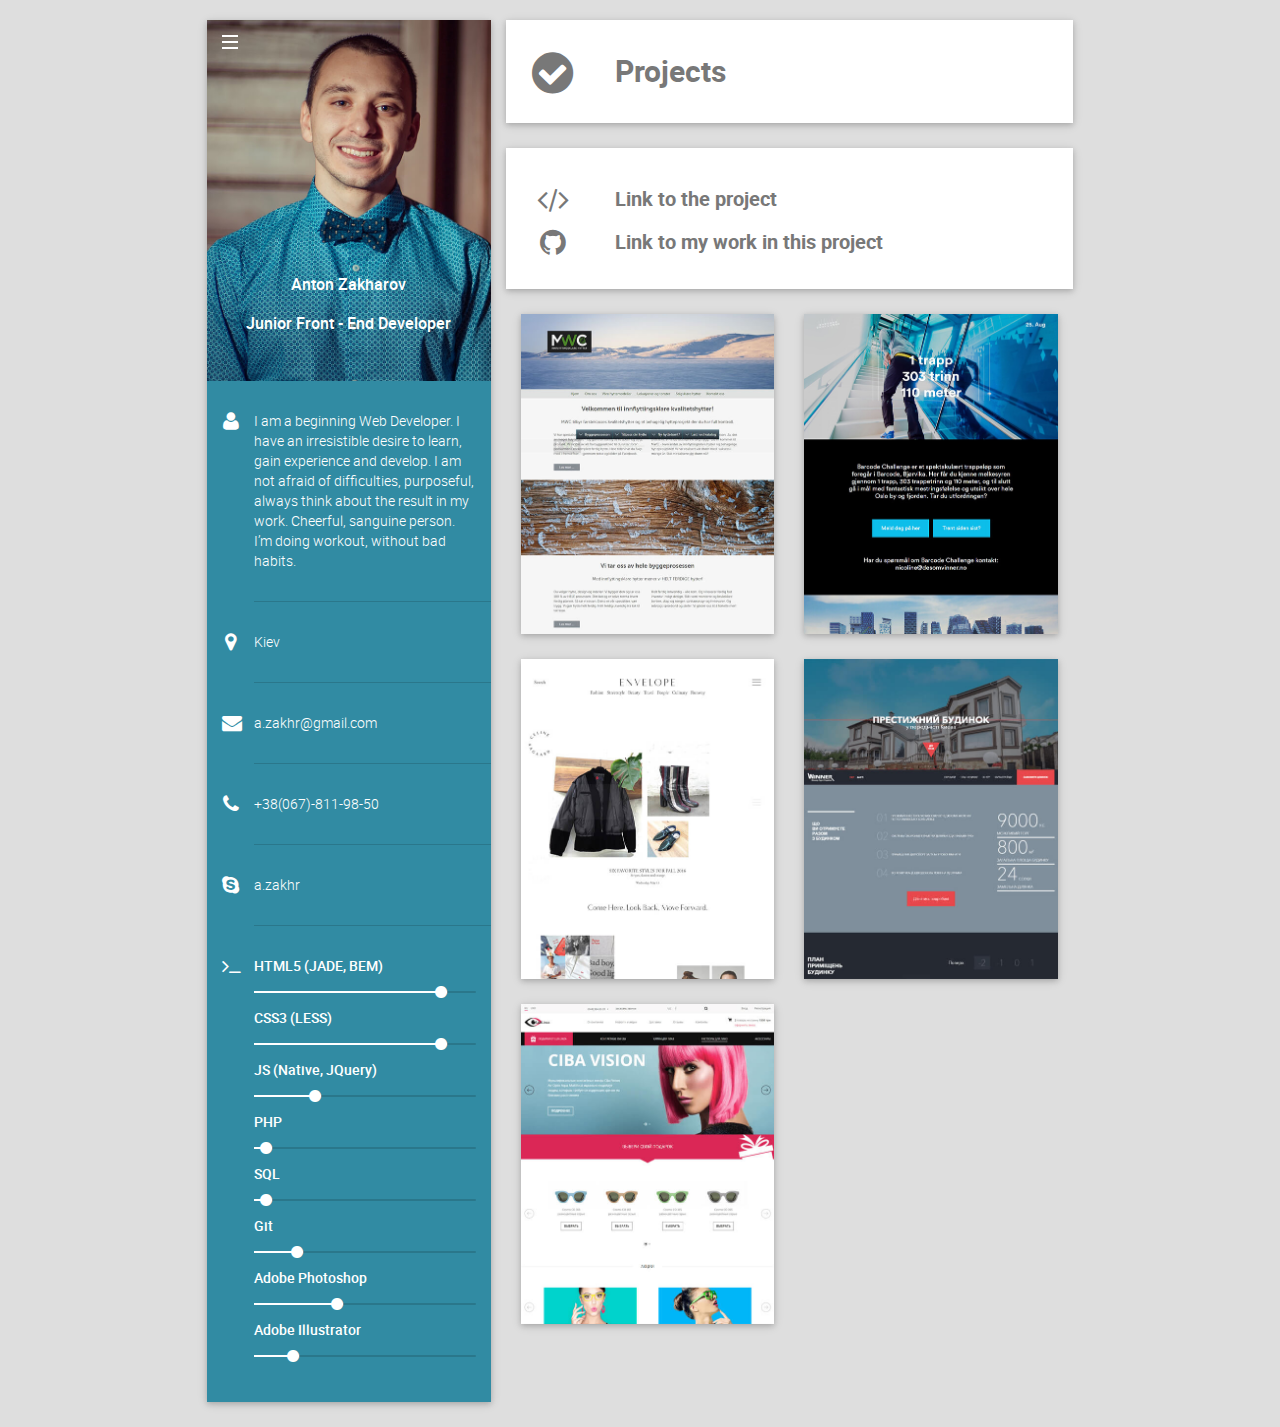
==== commit 1f6986e9: "remove react" ====
--- a/projects.html
+++ b/projects.html
@@ -1,6 +1,6 @@
 <!DOCTYPE html><html lang="en" class="no-js"><head><meta charset="utf-8"><meta http-equiv="X-UA-Compatible" content="IE=edge"><meta name="viewport" content="width=device-width, initial-scale=1"><title>Projects</title><meta name="description" content="Zakharov Anton - Front-End Developer. CV and Portfolio."><meta name="author" content="Zakharov Anton"><link rel="canonical" href="https://a-zakhr.github.io"><link rel="next" href="https://a-zakhr.github.io/projects"><meta property="og:local" content="en_US"><meta property="og:type" content="website"><meta property="og:title" content="Zakharov Anton"><meta property="og:description" content="Zakharov Anton - Front-End Developer"><meta property="og:url" content="http://a-zakhr.github.io"><meta property="og:site_name" content="Zakharov Anton"><meta property="og:image" content="images/a.zakhr-small.jpg"><link rel="icon" href="favicon.ico"><link rel="apple-touch-icon" sizes="72x72" href="/apple-icon-72x72.png"><link rel="apple-touch-icon" sizes="76x76" href="/apple-icon-76x76.png"><link rel="apple-touch-icon" sizes="114x114" href="/apple-icon-114x114.png"><link rel="stylesheet" href="styles/main.css"><body><!--[if lt IE 10]><p class="browserupgrade">You are using an <strong>outdated</strong> browser. Please <a href="http://browsehappy.com/">upgrade your browser</a> to improve your experience.</p>
 <![endif]--><div class="container"><div class="row"><aside class="aside col-lg-4 col-sm-5"><div class="nav"><div class="nav__btn"><div class="nav__btn-line nav__btn-line--top"></div><div class="nav__btn-line nav__btn-line--middle"></div><div class="nav__btn-line nav__btn-line--bottom"></div></div><nav class="nav__links"><a href="index.html" class="nav__link">CV</a><a href="projects.html" class="nav__link">Projects</a><ul class="social-links"><li class="social-links__item"><a href="https://github.com/a-zakhr" class="social-links__link"><i class="fa fa-github-square"></i></a></li><li class="social-links__item"><a href="https://www.linkedin.com/in/anton-zakharov-628102118" class="social-links__link"><i class="fa fa-linkedin-square"></i></a></li></ul></nav></div><div class="personal-info clearfix"><figure class="personal-info__item photo"><img src="images/a.zakhr.jpg" alt="Zakharov Anton image"><figcaption class="photo__descr"><p class="photo__full-name">Anton Zakharov</p><p class="photo__position">Junior Front - End Developer</p></figcaption></figure><div class="personal-info__item"><div class="personal-info__icon col-xs-2"><i class="fa fa-user"></i></div><p class="personal-info__text col-xs-10">I am a beginning Web Developer. I have an irresistible desire to learn, gain experience and develop. I am not afraid of difficulties, purposeful, always think about the result in my work. Cheerful, sanguine person. I’m doing workout, without bad habits.
-</p></div><div class="personal-info__item"><div class="personal-info__icon col-xs-2"><i class="fa fa-map-marker"></i></div><p class="personal-info__text col-xs-10">Kiev</p></div><div class="personal-info__item contacts"><div class="personal-info__icon col-xs-2"><i class="fa fa-envelope"></i></div><a href="mailto: a.zakhr@gmail.com" class="personal-info__text col-xs-10">a.zakhr@gmail.com</a></div><div class="personal-info__item contacts"><div class="personal-info__icon col-xs-2"><i class="fa fa-phone"></i></div><a href="tel: +380678119850" class="personal-info__text col-xs-10">+38(067)-811-98-50</a></div><div class="personal-info__item contacts"><div class="personal-info__icon col-xs-2"><i class="fa fa-skype"></i></div><a href="skype: a.zakhr" class="personal-info__text col-xs-10">a.zakhr</a></div><div class="personal-info__item"><div class="personal-info__icon col-xs-2"><i class="fa fa-terminal"></i></div><div class="skills col-xs-10"><div class="skills__item skills__item--html"><p class="skills__title">HTML5 (JADE, BEM)</p><div class="skills__progress"><div class="skills__progress--current"><i class="fa fa-circle"></i></div></div></div><div class="skills__item skills__item--css"><p class="skills__title">CSS3 (LESS)</p><div class="skills__progress"><div class="skills__progress--current"><i class="fa fa-circle"></i></div></div></div><div class="skills__item skills__item--js"><p class="skills__title">JS (Native, JQuery, React)</p><div class="skills__progress"><div class="skills__progress--current"><i class="fa fa-circle"></i></div></div></div><div class="skills__item skills__item--php"><p class="skills__title">PHP</p><div class="skills__progress"><div class="skills__progress--current"><i class="fa fa-circle"></i></div></div></div><div class="skills__item skills__item--sql"><p class="skills__title">SQL</p><div class="skills__progress"><div class="skills__progress--current"><i class="fa fa-circle"></i></div></div></div><div class="skills__item skills__item--git"><p class="skills__title">Git</p><div class="skills__progress"><div class="skills__progress--current"><i class="fa fa-circle"></i></div></div></div><div class="skills__item skills__item--ps"><p class="skills__title">Adobe Photoshop</p><div class="skills__progress"><div class="skills__progress--current"><i class="fa fa-circle"></i></div></div></div><div class="skills__item skills__item--ai"><p class="skills__title">Adobe Illustrator</p><div class="skills__progress"><div class="skills__progress--current"><i class="fa fa-circle"></i></div></div></div></div></div></div></aside><main class="content col-lg-8 col-sm-7"><div class="descr-block clearfix"><div class="descr-block__icon col-xs-2"><i class="fa fa-check-circle"></i></div><div class="descr-block__description col-xs-10"><h2 class="descr-block__title">Projects</h2></div></div><div class="descr-block"><div class="description-links"><div class="description-links__item"><div class="description-links__icon col-xs-2"><i class="fa fa-code"></i></div><p class="description-links__text col-xs-10">Link to the project</p></div><div class="description-links__item"><div class="description-links__icon col-xs-2"><i class="fa fa-github"></i></div><p class="description-links__text col-xs-10">Link to my work in this project
+</p></div><div class="personal-info__item"><div class="personal-info__icon col-xs-2"><i class="fa fa-map-marker"></i></div><p class="personal-info__text col-xs-10">Kiev</p></div><div class="personal-info__item contacts"><div class="personal-info__icon col-xs-2"><i class="fa fa-envelope"></i></div><a href="mailto: a.zakhr@gmail.com" class="personal-info__text col-xs-10">a.zakhr@gmail.com</a></div><div class="personal-info__item contacts"><div class="personal-info__icon col-xs-2"><i class="fa fa-phone"></i></div><a href="tel: +380678119850" class="personal-info__text col-xs-10">+38(067)-811-98-50</a></div><div class="personal-info__item contacts"><div class="personal-info__icon col-xs-2"><i class="fa fa-skype"></i></div><a href="skype: a.zakhr" class="personal-info__text col-xs-10">a.zakhr</a></div><div class="personal-info__item"><div class="personal-info__icon col-xs-2"><i class="fa fa-terminal"></i></div><div class="skills col-xs-10"><div class="skills__item skills__item--html"><p class="skills__title">HTML5 (JADE, BEM)</p><div class="skills__progress"><div class="skills__progress--current"><i class="fa fa-circle"></i></div></div></div><div class="skills__item skills__item--css"><p class="skills__title">CSS3 (LESS)</p><div class="skills__progress"><div class="skills__progress--current"><i class="fa fa-circle"></i></div></div></div><div class="skills__item skills__item--js"><p class="skills__title">JS (Native, JQuery)</p><div class="skills__progress"><div class="skills__progress--current"><i class="fa fa-circle"></i></div></div></div><div class="skills__item skills__item--php"><p class="skills__title">PHP</p><div class="skills__progress"><div class="skills__progress--current"><i class="fa fa-circle"></i></div></div></div><div class="skills__item skills__item--sql"><p class="skills__title">SQL</p><div class="skills__progress"><div class="skills__progress--current"><i class="fa fa-circle"></i></div></div></div><div class="skills__item skills__item--git"><p class="skills__title">Git</p><div class="skills__progress"><div class="skills__progress--current"><i class="fa fa-circle"></i></div></div></div><div class="skills__item skills__item--ps"><p class="skills__title">Adobe Photoshop</p><div class="skills__progress"><div class="skills__progress--current"><i class="fa fa-circle"></i></div></div></div><div class="skills__item skills__item--ai"><p class="skills__title">Adobe Illustrator</p><div class="skills__progress"><div class="skills__progress--current"><i class="fa fa-circle"></i></div></div></div></div></div></div></aside><main class="content col-lg-8 col-sm-7"><div class="descr-block clearfix"><div class="descr-block__icon col-xs-2"><i class="fa fa-check-circle"></i></div><div class="descr-block__description col-xs-10"><h2 class="descr-block__title">Projects</h2></div></div><div class="descr-block"><div class="description-links"><div class="description-links__item"><div class="description-links__icon col-xs-2"><i class="fa fa-code"></i></div><p class="description-links__text col-xs-10">Link to the project</p></div><div class="description-links__item"><div class="description-links__icon col-xs-2"><i class="fa fa-github"></i></div><p class="description-links__text col-xs-10">Link to my work in this project
 </p></div></div></div><div class="projects"><ul class="projects__list clearfix"><li class="projects__item col-md-6"><figure class="projects__obj"><img src="images/mwc.jpg" alt="MWC" class="projects__img"><figcaption class="projects__desc"><h4 class="projects__title">MWC</h4><div class="projects__links"><a href="http://mwc.no/" class="projects__link projects__link--current"><i class="fa fa-code"></i></a></div></figcaption></figure></li><li class="projects__item col-md-6"><figure class="projects__obj"><img src="images/barcodechallenge.jpg" alt="Barcode Challenge" class="projects__img"><figcaption class="projects__desc"><h4 class="projects__title">Barcode Challenge</h4><div class="projects__links"><a href="http://barcodechallenge.no/" class="projects__link projects__link--current"><i class="fa fa-code"></i></a></div></figcaption></figure></li><li class="projects__item col-md-6"><figure class="projects__obj"><img src="images/envelope.jpg" alt="Envelope" class="projects__img"><figcaption class="projects__desc"><h4 class="projects__title">Envelope</h4><div class="projects__links"><a href="http://envelope.no/" class="projects__link projects__link--current"><i class="fa fa-code"></i></a></div></figcaption></figure></li><li class="projects__item col-md-6"><figure class="projects__obj"><img src="images/sunhouse.jpg" alt="Winner Sun House" class="projects__img"><figcaption class="projects__desc"><h4 class="projects__title">Winner Sun House</h4><div class="projects__links"><a href="http://sunhouse.wgu.com.ua/" class="projects__link projects__link--current"><i class="fa fa-code"></i></a><a href="http://a-zakhr.github.io/sunhouse/" class="projects__link projects__link--git"><i class="fa fa-github"></i></a></div></figcaption></figure></li><li class="projects__item col-md-6"><figure class="projects__obj"><img src="images/lux-linza.jpg" alt="Lux Linza" class="projects__img"><figcaption class="projects__desc"><h4 class="projects__title">Lux Linza</h4><div class="projects__links"><a href="https://luxlinza.ua/" class="projects__link projects__link--current"><i class="fa fa-code"></i></a><a href="http://a-zakhr.github.io/luxlinza" class="projects__link projects__link--git"><i class="fa fa-github"></i></a></div></figcaption></figure></li></ul></div></main><div class="overlay-bg"></div></div></div><script src="scripts/jquery.min.js"></script><script src="scripts/main.js">  </script><script>(function(i,s,o,g,r,a,m){i['GoogleAnalyticsObject']=r;i[r]=i[r]||function(){
 (i[r].q=i[r].q||[]).push(arguments)},i[r].l=1*new Date();a=s.createElement(o),
 m=s.getElementsByTagName(o)[0];a.async=1;a.src=g;m.parentNode.insertBefore(a,m)
--- a/styles/main.css
+++ b/styles/main.css
@@ -36,4 +36,4 @@
     font-family: 'Roboto Regular';
     src: url(../fonts/roboto-regular-webfont.eot) ;
     src: url(../fonts/roboto-regular-webfont.eot?#iefix)  format('embedded-opentype'), url(../fonts/roboto-regular-webfont.woff2)  format('woff2'), url(../fonts/roboto-regular-webfont.woff)  format('woff'), url(../fonts/roboto-regular-webfont.ttf)  format('truetype');
-  }}html{-webkit-tap-highlight-color:transparent;font-size:1rem}body{font-family:'Roboto Light',sans-serif;color:#787878;background-color:#dedede}.nav__link,.photo__descr,.skills__title{font-family:'Roboto Medium',sans-serif}img{max-width:100%;height:auto;display:block}.overlay-bg{top:0;left:0;width:100%;height:100%;-webkit-transition:opacity .375s ease;transition:opacity .375s ease;opacity:0;background-color:rgba(0,0,0,.5)}.open-menu .overlay-bg{position:fixed;opacity:1}@media only screen and (min-width:1200px){.container{width:70%}}@media only screen and (min-width:600px) and (max-width:767px){.container{width:70%}}@media only screen and (min-width:480px) and (max-width:599px){.container{width:85%}}.nav{position:relative}.nav__btn{position:absolute;z-index:2;top:15px;left:15px;-webkit-transition:left .375s ease;transition:left .375s ease}.nav__btn-line{width:16px;height:2px;-webkit-transition:all .375s ease;transition:all .375s ease;background-color:#fff}.nav__btn-line--middle{margin:4px 0}.open-menu .nav__btn-line{background-color:#000}.open-menu .nav__btn{position:fixed;top:35px}.nav__links{position:fixed;z-index:1;top:0;left:-250px;width:200px;height:100%;padding-top:65px;-webkit-transition:left .375s ease;transition:left .375s ease;background-color:#fff}.open-menu .nav__links{left:0}.nav__link{display:block;font-size:1rem;margin-bottom:35px}.nav__link:hover{text-decoration:none}.open-menu .nav__btn-line--top{-webkit-transform:translateY(6px) rotate(45deg);transform:translateY(6px) rotate(45deg)}.open-menu .nav__btn-line--middle{opacity:0}.open-menu .nav__btn-line--bottom{-webkit-transform:translateY(-6px) rotate(-45deg);transform:translateY(-6px) rotate(-45deg)}.social-links{padding:0;margin:0}.social-links__item{display:inline-block;margin:0 10px}.description-links__item,.description__list{display:-webkit-box;display:-webkit-flex;display:-ms-flexbox}.social-links__link{font-size:2.1875rem;color:#337ab7}.personal-info{color:#fff;background-color:#318BA3;padding-bottom:30px}.personal-info__item:not(:last-child){margin-bottom:30px}.personal-info__icon{font-size:1.25rem}.personal-info__icon .fa{vertical-align:top}.personal-info__text{margin:0;padding-bottom:30px;padding-left:0;color:#fff;border-bottom:1px solid #2a778b}@media only screen and (max-width:767px){.aside{margin-bottom:25px}}.contacts .personal-info__text:hover{text-decoration:none;color:#194855}.photo{position:relative}.photo__descr{position:absolute;right:0;bottom:30px;left:0;font-size:1rem}.skills{padding-left:0}.skills__item,.skills__title{margin-bottom:15px}.skills__title{margin-top:0}.skills__progress{height:2px;border-radius:2px;background-color:#2a778b}.skills__progress--current{position:relative;height:inherit;background-color:#fff}.skills__progress--current .fa-circle{position:absolute;top:50%;right:0;-webkit-transform:translateY(-50%);transform:translateY(-50%)}.skills__item--ps .skills__progress--current{width:40%}.skills__item--ai .skills__progress--current{width:20%}.skills__item--css .skills__progress--current,.skills__item--html .skills__progress--current{width:87%}.skills__item--js .skills__progress--current{width:30%}.skills__item--php .skills__progress--current,.skills__item--sql .skills__progress--current{width:8%}.skills__item--git .skills__progress--current{width:22%}.descr-block{margin-bottom:25px;padding-top:30px;padding-bottom:25px;background-color:#fff}.descr-block__description{padding-right:0}.descr-block__title{font-family:'Roboto Bold',sans-serif;font-weight:700;margin:0;font-size:1.875rem}.content .descr-block:only-of-type{padding-bottom:0}@media only screen and (min-width:768px){.aside{padding-right:0}.descr-block:last-child{margin-bottom:60px}}.descr-block__icon .fa{font-size:3rem}@media only screen and (max-width:599px){.descr-block__description{width:100%;padding-right:15px}.descr-block__title{text-align:center}.descr-block__icon{width:100%;margin-bottom:0}}.description{padding-right:60px}.description:not(:last-of-type){margin-bottom:30px;padding-bottom:20px;border-bottom:1px solid #787878}.description__title{font-family:'Roboto Medium',sans-serif;font-size:1.25rem}.description__degree{font-family:'Roboto Regular',sans-serif;font-size:1.125rem}.description__date{font-family:'Roboto Black',sans-serif;text-transform:uppercase;color:#318BA3}.description__list{display:flex;padding-left:0;-webkit-box-pack:justify;-webkit-justify-content:space-between;-ms-flex-pack:justify;justify-content:space-between}@media only screen and (max-width:991px){.description{padding-right:30px}.projects__item{padding:0}}@media only screen and (max-width:599px){.description{padding-right:0}}.list-item{color:#318BA3;font-size:2.5rem}.description-links__item{margin:0;display:flex;-webkit-box-align:center;-webkit-align-items:center;-ms-flex-align:center;align-items:center}.description-links__icon{font-size:1.875rem}.description-links__text{font-family:'Roboto Bold',sans-serif;font-weight:700;margin:0;font-size:1.25rem}.projects__list{margin:0;padding:0}.projects__item{margin-bottom:25px}.projects__obj{position:relative;-webkit-transition:box-shadow .5s ease;transition:box-shadow .5s ease}.projects__img{-webkit-transition:all .5s ease;transition:all .5s ease}.projects__desc{position:absolute;top:0;display:-webkit-box;display:-webkit-flex;display:-ms-flexbox;display:flex;-webkit-box-orient:vertical;-webkit-box-direction:normal;-webkit-flex-direction:column;-ms-flex-direction:column;flex-direction:column;width:100%;height:100%;-webkit-transition:background .5s ease,opacity .5s ease;transition:background .5s ease,opacity .5s ease;opacity:0;background:rgba(32,44,64,.7);-webkit-box-pack:center;-webkit-justify-content:center;-ms-flex-pack:center;justify-content:center;-webkit-box-align:center;-webkit-align-items:center;-ms-flex-align:center;align-items:center}.projects__title{font-family:'Roboto Black',sans-serif;margin-top:0;margin-bottom:15px;color:#fff;font-size:1.875rem}.projects__link{-webkit-transition:color .5s ease;transition:color .5s ease;color:#787878;font-size:2.8125rem}.projects__link:focus,.projects__link:hover{color:#fff}.projects__link:not(:last-child){margin-right:15px}.projects__item:focus .projects__obj,.projects__item:hover .projects__obj{box-shadow:0 4px 7px 0 rgba(0,0,0,.3),0 4px 10px 0 rgba(0,0,0,.25)}.projects__item:focus .projects__img,.projects__item:hover .projects__img{-webkit-transform:scale(1.1);transform:scale(1.1)}.projects__item:focus .projects__desc,.projects__item:hover .projects__desc{opacity:1}+  }}html{-webkit-tap-highlight-color:transparent;font-size:1rem}body{font-family:'Roboto Light',sans-serif;color:#787878;background-color:#dedede}.nav__link,.photo__descr,.skills__title{font-family:'Roboto Medium',sans-serif}img{max-width:100%;height:auto;display:block}.overlay-bg{top:0;left:0;width:100%;height:100%;-webkit-transition:opacity .375s ease;transition:opacity .375s ease;opacity:0;background-color:rgba(0,0,0,.5)}.open-menu .overlay-bg{position:fixed;opacity:1}@media only screen and (min-width:1200px){.container{width:70%}}@media only screen and (min-width:600px) and (max-width:767px){.container{width:70%}}@media only screen and (min-width:480px) and (max-width:599px){.container{width:85%}}.aside{margin-bottom:25px}.nav{position:relative}.nav__btn{position:absolute;z-index:2;top:15px;left:15px;-webkit-transition:left .375s ease;transition:left .375s ease}.nav__btn-line{width:16px;height:2px;-webkit-transition:all .375s ease;transition:all .375s ease;background-color:#fff}.nav__btn-line--middle{margin:4px 0}.open-menu .nav__btn-line{background-color:#000}.open-menu .nav__btn{position:fixed;top:35px}.nav__links{position:fixed;z-index:1;top:0;left:-250px;width:200px;height:100%;padding-top:65px;-webkit-transition:left .375s ease;transition:left .375s ease;background-color:#fff}.open-menu .nav__links{left:0}.nav__link{display:block;font-size:1rem;margin-bottom:35px}.nav__link:hover{text-decoration:none}.open-menu .nav__btn-line--top{-webkit-transform:translateY(6px) rotate(45deg);transform:translateY(6px) rotate(45deg)}.open-menu .nav__btn-line--middle{opacity:0}.open-menu .nav__btn-line--bottom{-webkit-transform:translateY(-6px) rotate(-45deg);transform:translateY(-6px) rotate(-45deg)}.social-links{padding:0;margin:0}.social-links__item{display:inline-block;margin:0 10px}.description-links__item,.description__list{display:-webkit-box;display:-webkit-flex;display:-ms-flexbox}.social-links__link{font-size:2.1875rem;color:#337ab7}.personal-info{color:#fff;background-color:#318BA3;padding-bottom:30px}.personal-info__item:not(:last-child){margin-bottom:30px}.personal-info__icon{font-size:1.25rem}.personal-info__icon .fa{vertical-align:top}.personal-info__text{margin:0;padding-bottom:30px;padding-left:0;color:#fff;border-bottom:1px solid #2a778b}.contacts .personal-info__text:hover{text-decoration:none;color:#194855}.photo{position:relative}.photo__descr{position:absolute;right:0;bottom:30px;left:0;font-size:1rem}.skills{padding-left:0}.skills__item,.skills__title{margin-bottom:15px}.skills__title{margin-top:0}.skills__progress{height:2px;border-radius:2px;background-color:#2a778b}.skills__progress--current{position:relative;height:inherit;background-color:#fff}.skills__progress--current .fa-circle{position:absolute;top:50%;right:0;-webkit-transform:translateY(-50%);transform:translateY(-50%)}.skills__item--ps .skills__progress--current{width:40%}.skills__item--ai .skills__progress--current{width:20%}.skills__item--css .skills__progress--current,.skills__item--html .skills__progress--current{width:87%}.skills__item--js .skills__progress--current{width:30%}.skills__item--php .skills__progress--current,.skills__item--sql .skills__progress--current{width:8%}.skills__item--git .skills__progress--current{width:22%}.descr-block{margin-bottom:25px;padding-top:30px;padding-bottom:25px;background-color:#fff}.descr-block__description{padding-right:0}.descr-block__title{font-family:'Roboto Bold',sans-serif;font-weight:700;margin:0;font-size:1.875rem}.content .descr-block:only-of-type{padding-bottom:0}@media only screen and (min-width:768px){.aside{padding-right:0}.descr-block:last-child{margin-bottom:60px}}.descr-block__icon .fa{font-size:3rem}@media only screen and (max-width:599px){.descr-block__description{width:100%;padding-right:15px}.descr-block__title{text-align:center}.descr-block__icon{width:100%;margin-bottom:0}}.description{padding-right:60px}.description:not(:last-of-type){margin-bottom:30px;padding-bottom:20px;border-bottom:1px solid #787878}.description__title{font-family:'Roboto Medium',sans-serif;font-size:1.25rem}.description__degree{font-family:'Roboto Regular',sans-serif;font-size:1.125rem}.description__date{font-family:'Roboto Black',sans-serif;text-transform:uppercase;color:#318BA3}.description__list{display:flex;padding-left:0;-webkit-box-pack:justify;-webkit-justify-content:space-between;-ms-flex-pack:justify;justify-content:space-between}@media only screen and (max-width:991px){.description{padding-right:30px}.projects__item{padding:0}}@media only screen and (max-width:599px){.description{padding-right:0}}.list-item{color:#318BA3;font-size:2.5rem}.description-links__item{margin:0;display:flex;-webkit-box-align:center;-webkit-align-items:center;-ms-flex-align:center;align-items:center}.description-links__icon{font-size:1.875rem}.description-links__text{font-family:'Roboto Bold',sans-serif;font-weight:700;margin:0;font-size:1.25rem}.projects__list{margin:0;padding:0}.projects__item{margin-bottom:25px}.projects__obj{position:relative;-webkit-transition:box-shadow .5s ease;transition:box-shadow .5s ease}.projects__img{-webkit-transition:-webkit-transform .375s linear;transition:-webkit-transform .375s linear;transition:transform .375s linear;transition:transform .375s linear,-webkit-transform .375s linear}.projects__desc{position:absolute;top:0;display:-webkit-box;display:-webkit-flex;display:-ms-flexbox;display:flex;-webkit-box-orient:vertical;-webkit-box-direction:normal;-webkit-flex-direction:column;-ms-flex-direction:column;flex-direction:column;width:100%;height:100%;-webkit-transition:background .5s ease,opacity .5s ease;transition:background .5s ease,opacity .5s ease;opacity:0;background:rgba(32,44,64,.7);-webkit-box-pack:center;-webkit-justify-content:center;-ms-flex-pack:center;justify-content:center;-webkit-box-align:center;-webkit-align-items:center;-ms-flex-align:center;align-items:center}.projects__title{font-family:'Roboto Black',sans-serif;margin-top:0;margin-bottom:15px;color:#fff;font-size:1.875rem}.projects__link{-webkit-transition:color .5s ease;transition:color .5s ease;color:#787878;font-size:2.8125rem}.projects__link:focus,.projects__link:hover{color:#fff}.projects__link:not(:last-child){margin-right:15px}.projects__item:focus .projects__obj,.projects__item:hover .projects__obj{box-shadow:0 4px 7px 0 rgba(0,0,0,.3),0 4px 10px 0 rgba(0,0,0,.25)}.projects__item:focus .projects__img,.projects__item:hover .projects__img{-webkit-transform:scale(1.1);transform:scale(1.1)}.projects__item:focus .projects__desc,.projects__item:hover .projects__desc{opacity:1}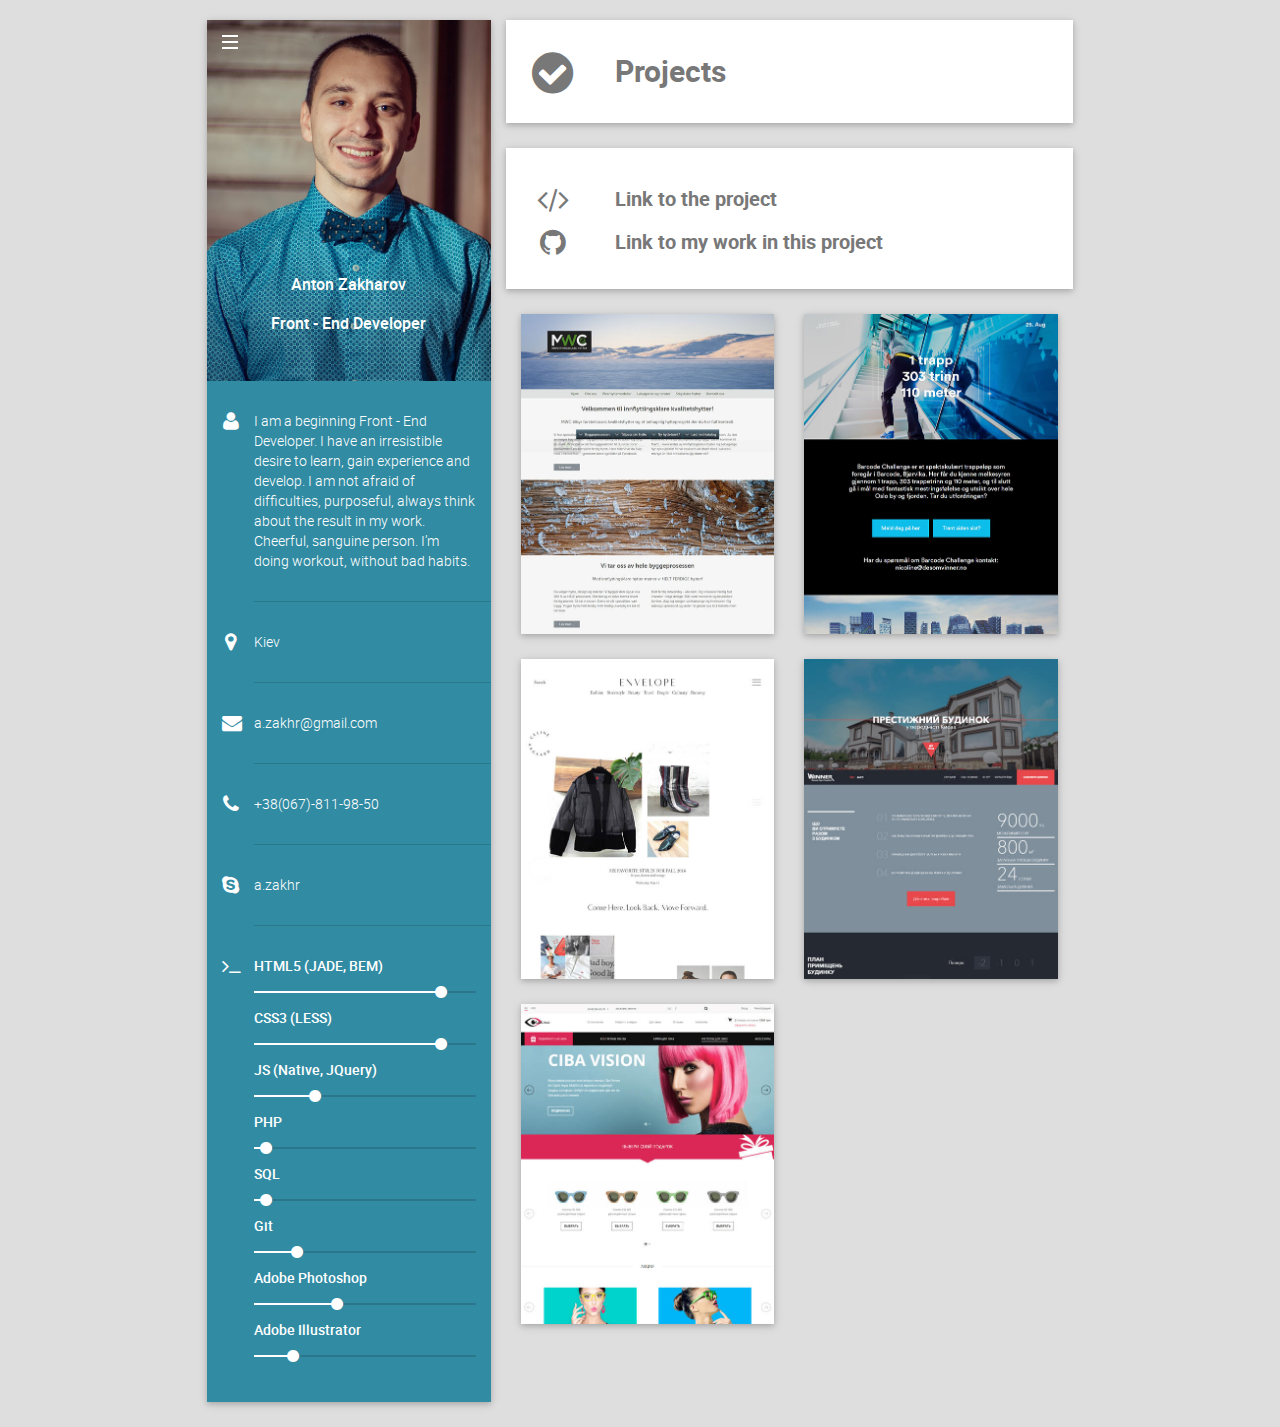
==== commit d8daef06: "i've changed some text" ====
--- a/projects.html
+++ b/projects.html
@@ -1,5 +1,5 @@
-<!DOCTYPE html><html lang="en" class="no-js"><head><meta charset="utf-8"><meta http-equiv="X-UA-Compatible" content="IE=edge"><meta name="viewport" content="width=device-width, initial-scale=1"><title>Projects</title><meta name="description" content="Zakharov Anton - Front-End Developer. CV and Portfolio."><meta name="author" content="Zakharov Anton"><link rel="canonical" href="https://a-zakhr.github.io"><link rel="next" href="https://a-zakhr.github.io/projects"><meta property="og:local" content="en_US"><meta property="og:type" content="website"><meta property="og:title" content="Zakharov Anton"><meta property="og:description" content="Zakharov Anton - Front-End Developer"><meta property="og:url" content="http://a-zakhr.github.io"><meta property="og:site_name" content="Zakharov Anton"><meta property="og:image" content="images/a.zakhr-small.jpg"><link rel="icon" href="favicon.ico"><link rel="apple-touch-icon" sizes="72x72" href="/apple-icon-72x72.png"><link rel="apple-touch-icon" sizes="76x76" href="/apple-icon-76x76.png"><link rel="apple-touch-icon" sizes="114x114" href="/apple-icon-114x114.png"><link rel="stylesheet" href="styles/main.css"><body><!--[if lt IE 10]><p class="browserupgrade">You are using an <strong>outdated</strong> browser. Please <a href="http://browsehappy.com/">upgrade your browser</a> to improve your experience.</p>
-<![endif]--><div class="container"><div class="row"><aside class="aside col-lg-4 col-sm-5"><div class="nav"><div class="nav__btn"><div class="nav__btn-line nav__btn-line--top"></div><div class="nav__btn-line nav__btn-line--middle"></div><div class="nav__btn-line nav__btn-line--bottom"></div></div><nav class="nav__links"><a href="index.html" class="nav__link">CV</a><a href="projects.html" class="nav__link">Projects</a><ul class="social-links"><li class="social-links__item"><a href="https://github.com/a-zakhr" class="social-links__link"><i class="fa fa-github-square"></i></a></li><li class="social-links__item"><a href="https://www.linkedin.com/in/anton-zakharov-628102118" class="social-links__link"><i class="fa fa-linkedin-square"></i></a></li></ul></nav></div><div class="personal-info clearfix"><figure class="personal-info__item photo"><img src="images/a.zakhr.jpg" alt="Zakharov Anton image"><figcaption class="photo__descr"><p class="photo__full-name">Anton Zakharov</p><p class="photo__position">Junior Front - End Developer</p></figcaption></figure><div class="personal-info__item"><div class="personal-info__icon col-xs-2"><i class="fa fa-user"></i></div><p class="personal-info__text col-xs-10">I am a beginning Web Developer. I have an irresistible desire to learn, gain experience and develop. I am not afraid of difficulties, purposeful, always think about the result in my work. Cheerful, sanguine person. I’m doing workout, without bad habits.
+<!DOCTYPE html><html lang="en" class="no-js"><head><meta charset="utf-8"><meta http-equiv="X-UA-Compatible" content="IE=edge"><meta name="viewport" content="width=device-width, initial-scale=1"><title>Projects</title><meta name="description" content="Zakharov Anton - Front-End Developer. CV and Portfolio."><meta name="author" content="Zakharov Anton"><link rel="canonical" href="https://a-zakhr.github.io"><link rel="next" href="https://a-zakhr.github.io/projects"><meta property="og:local" content="en_US"><meta property="og:type" content="website"><meta property="og:title" content="Zakharov Anton"><meta property="og:description" content="Front-End Developer"><meta property="og:url" content="http://a-zakhr.github.io"><meta property="og:site_name" content="Zakharov Anton"><meta property="og:image" content="images/a.zakhr-small.jpg"><link rel="icon" href="favicon.ico"><link rel="apple-touch-icon" sizes="72x72" href="/apple-icon-72x72.png"><link rel="apple-touch-icon" sizes="76x76" href="/apple-icon-76x76.png"><link rel="apple-touch-icon" sizes="114x114" href="/apple-icon-114x114.png"><link rel="stylesheet" href="styles/main.css"><body><!--[if lt IE 10]><p class="browserupgrade">You are using an <strong>outdated</strong> browser. Please <a href="http://browsehappy.com/">upgrade your browser</a> to improve your experience.</p>
+<![endif]--><div class="container"><div class="row"><aside class="aside col-lg-4 col-sm-5"><div class="nav"><div class="nav__btn"><div class="nav__btn-line nav__btn-line--top"></div><div class="nav__btn-line nav__btn-line--middle"></div><div class="nav__btn-line nav__btn-line--bottom"></div></div><nav class="nav__links"><a href="index.html" class="nav__link">CV</a><a href="projects.html" class="nav__link">Projects</a><ul class="social-links"><li class="social-links__item"><a href="https://github.com/a-zakhr" class="social-links__link"><i class="fa fa-github-square"></i></a></li><li class="social-links__item"><a href="https://www.linkedin.com/in/anton-zakharov-628102118" class="social-links__link"><i class="fa fa-linkedin-square"></i></a></li></ul></nav></div><div class="personal-info clearfix"><figure class="personal-info__item photo"><img src="images/a.zakhr.jpg" alt="Zakharov Anton image"><figcaption class="photo__descr"><p class="photo__full-name">Anton Zakharov</p><p class="photo__position">Front - End Developer</p></figcaption></figure><div class="personal-info__item"><div class="personal-info__icon col-xs-2"><i class="fa fa-user"></i></div><p class="personal-info__text col-xs-10">I am a beginning Front - End Developer. I have an irresistible desire to learn, gain experience and develop. I am not afraid of difficulties, purposeful, always think about the result in my work. Cheerful, sanguine person. I’m doing workout, without bad habits.
 </p></div><div class="personal-info__item"><div class="personal-info__icon col-xs-2"><i class="fa fa-map-marker"></i></div><p class="personal-info__text col-xs-10">Kiev</p></div><div class="personal-info__item contacts"><div class="personal-info__icon col-xs-2"><i class="fa fa-envelope"></i></div><a href="mailto: a.zakhr@gmail.com" class="personal-info__text col-xs-10">a.zakhr@gmail.com</a></div><div class="personal-info__item contacts"><div class="personal-info__icon col-xs-2"><i class="fa fa-phone"></i></div><a href="tel: +380678119850" class="personal-info__text col-xs-10">+38(067)-811-98-50</a></div><div class="personal-info__item contacts"><div class="personal-info__icon col-xs-2"><i class="fa fa-skype"></i></div><a href="skype: a.zakhr" class="personal-info__text col-xs-10">a.zakhr</a></div><div class="personal-info__item"><div class="personal-info__icon col-xs-2"><i class="fa fa-terminal"></i></div><div class="skills col-xs-10"><div class="skills__item skills__item--html"><p class="skills__title">HTML5 (JADE, BEM)</p><div class="skills__progress"><div class="skills__progress--current"><i class="fa fa-circle"></i></div></div></div><div class="skills__item skills__item--css"><p class="skills__title">CSS3 (LESS)</p><div class="skills__progress"><div class="skills__progress--current"><i class="fa fa-circle"></i></div></div></div><div class="skills__item skills__item--js"><p class="skills__title">JS (Native, JQuery)</p><div class="skills__progress"><div class="skills__progress--current"><i class="fa fa-circle"></i></div></div></div><div class="skills__item skills__item--php"><p class="skills__title">PHP</p><div class="skills__progress"><div class="skills__progress--current"><i class="fa fa-circle"></i></div></div></div><div class="skills__item skills__item--sql"><p class="skills__title">SQL</p><div class="skills__progress"><div class="skills__progress--current"><i class="fa fa-circle"></i></div></div></div><div class="skills__item skills__item--git"><p class="skills__title">Git</p><div class="skills__progress"><div class="skills__progress--current"><i class="fa fa-circle"></i></div></div></div><div class="skills__item skills__item--ps"><p class="skills__title">Adobe Photoshop</p><div class="skills__progress"><div class="skills__progress--current"><i class="fa fa-circle"></i></div></div></div><div class="skills__item skills__item--ai"><p class="skills__title">Adobe Illustrator</p><div class="skills__progress"><div class="skills__progress--current"><i class="fa fa-circle"></i></div></div></div></div></div></div></aside><main class="content col-lg-8 col-sm-7"><div class="descr-block clearfix"><div class="descr-block__icon col-xs-2"><i class="fa fa-check-circle"></i></div><div class="descr-block__description col-xs-10"><h2 class="descr-block__title">Projects</h2></div></div><div class="descr-block"><div class="description-links"><div class="description-links__item"><div class="description-links__icon col-xs-2"><i class="fa fa-code"></i></div><p class="description-links__text col-xs-10">Link to the project</p></div><div class="description-links__item"><div class="description-links__icon col-xs-2"><i class="fa fa-github"></i></div><p class="description-links__text col-xs-10">Link to my work in this project
 </p></div></div></div><div class="projects"><ul class="projects__list clearfix"><li class="projects__item col-md-6"><figure class="projects__obj"><img src="images/mwc.jpg" alt="MWC" class="projects__img"><figcaption class="projects__desc"><h4 class="projects__title">MWC</h4><div class="projects__links"><a href="http://mwc.no/" class="projects__link projects__link--current"><i class="fa fa-code"></i></a></div></figcaption></figure></li><li class="projects__item col-md-6"><figure class="projects__obj"><img src="images/barcodechallenge.jpg" alt="Barcode Challenge" class="projects__img"><figcaption class="projects__desc"><h4 class="projects__title">Barcode Challenge</h4><div class="projects__links"><a href="http://barcodechallenge.no/" class="projects__link projects__link--current"><i class="fa fa-code"></i></a></div></figcaption></figure></li><li class="projects__item col-md-6"><figure class="projects__obj"><img src="images/envelope.jpg" alt="Envelope" class="projects__img"><figcaption class="projects__desc"><h4 class="projects__title">Envelope</h4><div class="projects__links"><a href="http://envelope.no/" class="projects__link projects__link--current"><i class="fa fa-code"></i></a></div></figcaption></figure></li><li class="projects__item col-md-6"><figure class="projects__obj"><img src="images/sunhouse.jpg" alt="Winner Sun House" class="projects__img"><figcaption class="projects__desc"><h4 class="projects__title">Winner Sun House</h4><div class="projects__links"><a href="http://sunhouse.wgu.com.ua/" class="projects__link projects__link--current"><i class="fa fa-code"></i></a><a href="http://a-zakhr.github.io/sunhouse/" class="projects__link projects__link--git"><i class="fa fa-github"></i></a></div></figcaption></figure></li><li class="projects__item col-md-6"><figure class="projects__obj"><img src="images/lux-linza.jpg" alt="Lux Linza" class="projects__img"><figcaption class="projects__desc"><h4 class="projects__title">Lux Linza</h4><div class="projects__links"><a href="https://luxlinza.ua/" class="projects__link projects__link--current"><i class="fa fa-code"></i></a><a href="http://a-zakhr.github.io/luxlinza" class="projects__link projects__link--git"><i class="fa fa-github"></i></a></div></figcaption></figure></li></ul></div></main><div class="overlay-bg"></div></div></div><script src="scripts/jquery.min.js"></script><script src="scripts/main.js">  </script><script>(function(i,s,o,g,r,a,m){i['GoogleAnalyticsObject']=r;i[r]=i[r]||function(){
 (i[r].q=i[r].q||[]).push(arguments)},i[r].l=1*new Date();a=s.createElement(o),
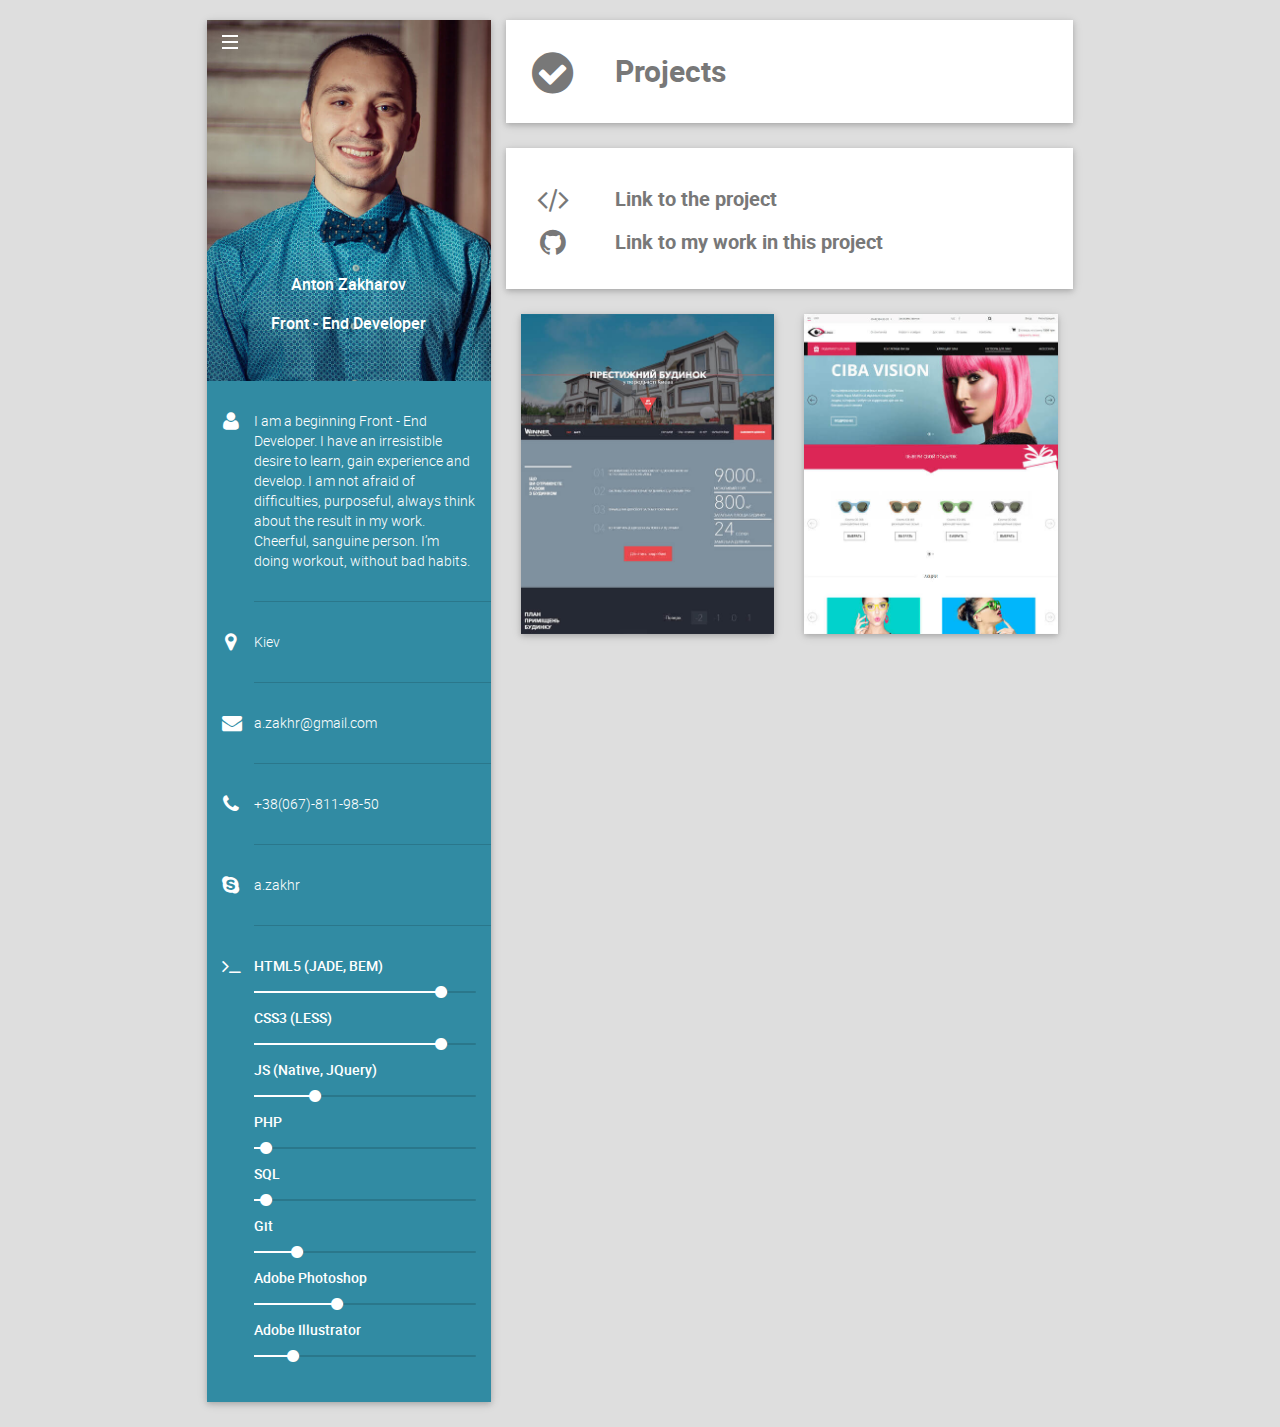
==== commit e58b0e13: "i've remove some projects" ====
--- a/projects.html
+++ b/projects.html
@@ -1,7 +1,7 @@
 <!DOCTYPE html><html lang="en" class="no-js"><head><meta charset="utf-8"><meta http-equiv="X-UA-Compatible" content="IE=edge"><meta name="viewport" content="width=device-width, initial-scale=1"><title>Projects</title><meta name="description" content="Zakharov Anton - Front-End Developer. CV and Portfolio."><meta name="author" content="Zakharov Anton"><link rel="canonical" href="https://a-zakhr.github.io"><link rel="next" href="https://a-zakhr.github.io/projects"><meta property="og:local" content="en_US"><meta property="og:type" content="website"><meta property="og:title" content="Zakharov Anton"><meta property="og:description" content="Front-End Developer"><meta property="og:url" content="http://a-zakhr.github.io"><meta property="og:site_name" content="Zakharov Anton"><meta property="og:image" content="images/a.zakhr-small.jpg"><link rel="icon" href="favicon.ico"><link rel="apple-touch-icon" sizes="72x72" href="/apple-icon-72x72.png"><link rel="apple-touch-icon" sizes="76x76" href="/apple-icon-76x76.png"><link rel="apple-touch-icon" sizes="114x114" href="/apple-icon-114x114.png"><link rel="stylesheet" href="styles/main.css"><body><!--[if lt IE 10]><p class="browserupgrade">You are using an <strong>outdated</strong> browser. Please <a href="http://browsehappy.com/">upgrade your browser</a> to improve your experience.</p>
-<![endif]--><div class="container"><div class="row"><aside class="aside col-lg-4 col-sm-5"><div class="nav"><div class="nav__btn"><div class="nav__btn-line nav__btn-line--top"></div><div class="nav__btn-line nav__btn-line--middle"></div><div class="nav__btn-line nav__btn-line--bottom"></div></div><nav class="nav__links"><a href="index.html" class="nav__link">CV</a><a href="projects.html" class="nav__link">Projects</a><ul class="social-links"><li class="social-links__item"><a href="https://github.com/a-zakhr" class="social-links__link"><i class="fa fa-github-square"></i></a></li><li class="social-links__item"><a href="https://www.linkedin.com/in/anton-zakharov-628102118" class="social-links__link"><i class="fa fa-linkedin-square"></i></a></li></ul></nav></div><div class="personal-info clearfix"><figure class="personal-info__item photo"><img src="images/a.zakhr.jpg" alt="Zakharov Anton image"><figcaption class="photo__descr"><p class="photo__full-name">Anton Zakharov</p><p class="photo__position">Front - End Developer</p></figcaption></figure><div class="personal-info__item"><div class="personal-info__icon col-xs-2"><i class="fa fa-user"></i></div><p class="personal-info__text col-xs-10">I am a beginning Front - End Developer. I have an irresistible desire to learn, gain experience and develop. I am not afraid of difficulties, purposeful, always think about the result in my work. Cheerful, sanguine person. I’m doing workout, without bad habits.
-</p></div><div class="personal-info__item"><div class="personal-info__icon col-xs-2"><i class="fa fa-map-marker"></i></div><p class="personal-info__text col-xs-10">Kiev</p></div><div class="personal-info__item contacts"><div class="personal-info__icon col-xs-2"><i class="fa fa-envelope"></i></div><a href="mailto: a.zakhr@gmail.com" class="personal-info__text col-xs-10">a.zakhr@gmail.com</a></div><div class="personal-info__item contacts"><div class="personal-info__icon col-xs-2"><i class="fa fa-phone"></i></div><a href="tel: +380678119850" class="personal-info__text col-xs-10">+38(067)-811-98-50</a></div><div class="personal-info__item contacts"><div class="personal-info__icon col-xs-2"><i class="fa fa-skype"></i></div><a href="skype: a.zakhr" class="personal-info__text col-xs-10">a.zakhr</a></div><div class="personal-info__item"><div class="personal-info__icon col-xs-2"><i class="fa fa-terminal"></i></div><div class="skills col-xs-10"><div class="skills__item skills__item--html"><p class="skills__title">HTML5 (JADE, BEM)</p><div class="skills__progress"><div class="skills__progress--current"><i class="fa fa-circle"></i></div></div></div><div class="skills__item skills__item--css"><p class="skills__title">CSS3 (LESS)</p><div class="skills__progress"><div class="skills__progress--current"><i class="fa fa-circle"></i></div></div></div><div class="skills__item skills__item--js"><p class="skills__title">JS (Native, JQuery)</p><div class="skills__progress"><div class="skills__progress--current"><i class="fa fa-circle"></i></div></div></div><div class="skills__item skills__item--php"><p class="skills__title">PHP</p><div class="skills__progress"><div class="skills__progress--current"><i class="fa fa-circle"></i></div></div></div><div class="skills__item skills__item--sql"><p class="skills__title">SQL</p><div class="skills__progress"><div class="skills__progress--current"><i class="fa fa-circle"></i></div></div></div><div class="skills__item skills__item--git"><p class="skills__title">Git</p><div class="skills__progress"><div class="skills__progress--current"><i class="fa fa-circle"></i></div></div></div><div class="skills__item skills__item--ps"><p class="skills__title">Adobe Photoshop</p><div class="skills__progress"><div class="skills__progress--current"><i class="fa fa-circle"></i></div></div></div><div class="skills__item skills__item--ai"><p class="skills__title">Adobe Illustrator</p><div class="skills__progress"><div class="skills__progress--current"><i class="fa fa-circle"></i></div></div></div></div></div></div></aside><main class="content col-lg-8 col-sm-7"><div class="descr-block clearfix"><div class="descr-block__icon col-xs-2"><i class="fa fa-check-circle"></i></div><div class="descr-block__description col-xs-10"><h2 class="descr-block__title">Projects</h2></div></div><div class="descr-block"><div class="description-links"><div class="description-links__item"><div class="description-links__icon col-xs-2"><i class="fa fa-code"></i></div><p class="description-links__text col-xs-10">Link to the project</p></div><div class="description-links__item"><div class="description-links__icon col-xs-2"><i class="fa fa-github"></i></div><p class="description-links__text col-xs-10">Link to my work in this project
-</p></div></div></div><div class="projects"><ul class="projects__list clearfix"><li class="projects__item col-md-6"><figure class="projects__obj"><img src="images/mwc.jpg" alt="MWC" class="projects__img"><figcaption class="projects__desc"><h4 class="projects__title">MWC</h4><div class="projects__links"><a href="http://mwc.no/" class="projects__link projects__link--current"><i class="fa fa-code"></i></a></div></figcaption></figure></li><li class="projects__item col-md-6"><figure class="projects__obj"><img src="images/barcodechallenge.jpg" alt="Barcode Challenge" class="projects__img"><figcaption class="projects__desc"><h4 class="projects__title">Barcode Challenge</h4><div class="projects__links"><a href="http://barcodechallenge.no/" class="projects__link projects__link--current"><i class="fa fa-code"></i></a></div></figcaption></figure></li><li class="projects__item col-md-6"><figure class="projects__obj"><img src="images/envelope.jpg" alt="Envelope" class="projects__img"><figcaption class="projects__desc"><h4 class="projects__title">Envelope</h4><div class="projects__links"><a href="http://envelope.no/" class="projects__link projects__link--current"><i class="fa fa-code"></i></a></div></figcaption></figure></li><li class="projects__item col-md-6"><figure class="projects__obj"><img src="images/sunhouse.jpg" alt="Winner Sun House" class="projects__img"><figcaption class="projects__desc"><h4 class="projects__title">Winner Sun House</h4><div class="projects__links"><a href="http://sunhouse.wgu.com.ua/" class="projects__link projects__link--current"><i class="fa fa-code"></i></a><a href="http://a-zakhr.github.io/sunhouse/" class="projects__link projects__link--git"><i class="fa fa-github"></i></a></div></figcaption></figure></li><li class="projects__item col-md-6"><figure class="projects__obj"><img src="images/lux-linza.jpg" alt="Lux Linza" class="projects__img"><figcaption class="projects__desc"><h4 class="projects__title">Lux Linza</h4><div class="projects__links"><a href="https://luxlinza.ua/" class="projects__link projects__link--current"><i class="fa fa-code"></i></a><a href="http://a-zakhr.github.io/luxlinza" class="projects__link projects__link--git"><i class="fa fa-github"></i></a></div></figcaption></figure></li></ul></div></main><div class="overlay-bg"></div></div></div><script src="scripts/jquery.min.js"></script><script src="scripts/main.js">  </script><script>(function(i,s,o,g,r,a,m){i['GoogleAnalyticsObject']=r;i[r]=i[r]||function(){
+<![endif]--><div class="container"><div class="row"><aside class="aside col-lg-4 col-sm-5"><div class="nav"><div class="nav__btn"><div class="nav__btn-line nav__btn-line--top"></div><div class="nav__btn-line nav__btn-line--middle"></div><div class="nav__btn-line nav__btn-line--bottom"></div></div><nav class="nav__links"><a href="index.html" class="nav__link">CV</a><a href="projects.html" class="nav__link">Projects</a><ul class="social-links"><li class="social-links__item"><a href="https://github.com/a-zakhr" class="social-links__link"><i class="fa fa-github-square"></i></a></li><li class="social-links__item"><a href="https://ua.linkedin.com/in/azakhr" class="social-links__link"><i class="fa fa-linkedin-square"></i></a></li></ul></nav></div><div class="personal-info clearfix"><figure class="personal-info__item photo"><img src="images/a.zakhr.jpg" alt="Zakharov Anton image"><figcaption class="photo__descr"><p class="photo__full-name">Anton Zakharov</p><p class="photo__position">Front - End Developer</p></figcaption></figure><div class="personal-info__item"><div class="personal-info__icon col-xs-2"><i class="fa fa-user"></i></div><p class="personal-info__text col-xs-10">I am a beginning Front - End Developer. I have an irresistible desire to learn, gain experience and develop. I am not afraid of difficulties, purposeful, always think about the result in my work. Cheerful, sanguine person. I’m doing workout, without bad habits.
+</p></div><div class="personal-info__item"><div class="personal-info__icon col-xs-2"><i class="fa fa-map-marker"></i></div><p class="personal-info__text col-xs-10">Kiev</p></div><div class="personal-info__item contacts"><div class="personal-info__icon col-xs-2"><i class="fa fa-envelope"></i></div><a href="mailto: a.zakhr@gmail.com" class="personal-info__text col-xs-10">a.zakhr@gmail.com</a></div><div class="personal-info__item contacts"><div class="personal-info__icon col-xs-2"><i class="fa fa-phone"></i></div><a href="tel: +380678119850" class="personal-info__text col-xs-10">+38(067)-811-98-50</a></div><div class="personal-info__item contacts"><div class="personal-info__icon col-xs-2"><i class="fa fa-skype"></i></div><a href="skype: a.zakhr" class="personal-info__text col-xs-10">a.zakhr</a></div><div class="personal-info__item"><div class="personal-info__icon col-xs-2"><i class="fa fa-terminal"></i></div><div class="skills col-xs-10"><div class="skills__item skills__item--html"> <p class="skills__title">HTML5 (JADE, BEM)</p><div class="skills__progress"><div class="skills__progress--current"><i class="fa fa-circle"></i></div></div></div><div class="skills__item skills__item--css"> <p class="skills__title">CSS3 (LESS)</p><div class="skills__progress"><div class="skills__progress--current"><i class="fa fa-circle"></i></div></div></div><div class="skills__item skills__item--js"> <p class="skills__title">JS (Native, JQuery)</p><div class="skills__progress"><div class="skills__progress--current"><i class="fa fa-circle"></i></div></div></div><div class="skills__item skills__item--php"> <p class="skills__title">PHP</p><div class="skills__progress"><div class="skills__progress--current"><i class="fa fa-circle"></i></div></div></div><div class="skills__item skills__item--sql"> <p class="skills__title">SQL</p><div class="skills__progress"><div class="skills__progress--current"><i class="fa fa-circle"></i></div></div></div><div class="skills__item skills__item--git"> <p class="skills__title">Git</p><div class="skills__progress"><div class="skills__progress--current"><i class="fa fa-circle"></i></div></div></div><div class="skills__item skills__item--ps"> <p class="skills__title">Adobe Photoshop</p><div class="skills__progress"><div class="skills__progress--current"><i class="fa fa-circle"></i></div></div></div><div class="skills__item skills__item--ai"> <p class="skills__title">Adobe Illustrator</p><div class="skills__progress"><div class="skills__progress--current"><i class="fa fa-circle"></i></div></div></div></div></div></div></aside><main class="content col-lg-8 col-sm-7"><div class="descr-block clearfix"><div class="descr-block__icon col-xs-2"><i class="fa fa-check-circle"></i></div><div class="descr-block__description col-xs-10"><h2 class="descr-block__title">Projects</h2></div></div><div class="descr-block"><div class="description-links"><div class="description-links__item"><div class="description-links__icon col-xs-2"><i class="fa fa-code"></i></div><p class="description-links__text col-xs-10">Link to the project</p></div><div class="description-links__item"><div class="description-links__icon col-xs-2"><i class="fa fa-github"></i></div><p class="description-links__text col-xs-10">Link to my work in this project
+</p></div></div></div><div class="projects"><ul class="projects__list clearfix"><li class="projects__item col-md-6"><figure class="projects__obj"><img src="images/sunhouse.jpg" alt="Winner Sun House" class="projects__img"><figcaption class="projects__desc"><h4 class="projects__title">Winner Sun House</h4><div class="projects__links"><a href="http://sunhouse.wgu.com.ua/" class="projects__link projects__link--current"><i class="fa fa-code"></i></a><a href="http://a-zakhr.github.io/sunhouse/" class="projects__link projects__link--git"><i class="fa fa-github"></i></a></div></figcaption></figure></li><li class="projects__item col-md-6"><figure class="projects__obj"><img src="images/lux-linza.jpg" alt="Lux Linza" class="projects__img"><figcaption class="projects__desc"><h4 class="projects__title">Lux Linza</h4><div class="projects__links"><a href="https://luxlinza.ua/" class="projects__link projects__link--current"><i class="fa fa-code"></i></a><a href="http://a-zakhr.github.io/luxlinza" class="projects__link projects__link--git"><i class="fa fa-github"></i></a></div></figcaption></figure></li></ul></div></main><div class="overlay-bg"></div></div></div><script src="scripts/jquery.min.js"></script><script src="scripts/main.js">  </script><script>(function(i,s,o,g,r,a,m){i['GoogleAnalyticsObject']=r;i[r]=i[r]||function(){
 (i[r].q=i[r].q||[]).push(arguments)},i[r].l=1*new Date();a=s.createElement(o),
 m=s.getElementsByTagName(o)[0];a.async=1;a.src=g;m.parentNode.insertBefore(a,m)
 })(window,document,'script','https://www.google-analytics.com/analytics.js','ga');
--- a/styles/main.css
+++ b/styles/main.css
@@ -1,39 +1 @@
-.fa.fa-pull-left,.fa.pull-left{margin-right:.3em}.fa,.fa-stack{display:inline-block}.description__list,.fa-ul,.projects__list,.social-links{list-style-type:none}.descr-block__icon,.description-links__icon,.fa-fw,.fa-li,.nav__links,.personal-info__icon,.photo__descr,.projects__title{text-align:center}@font-face{font-family:'Roboto Light';src:url(../fonts/roboto-light-webfont.eot);src:url(../fonts/roboto-light-webfont.eot?#iefix) format('embedded-opentype'),url(../fonts/roboto-light-webfont.woff2) format('woff2'),url(../fonts/roboto-light-webfont.woff) format('woff'),url(../fonts/roboto-light-webfont.ttf) format('truetype')}@font-face{font-family:'Roboto Bold';src:url(../fonts/roboto-bold-webfont.eot);src:url(../fonts/roboto-bold-webfont.eot?#iefix) format('embedded-opentype'),url(../fonts/roboto-bold-webfont.woff2) format('woff2'),url(../fonts/roboto-bold-webfont.woff) format('woff'),url(../fonts/roboto-bold-webfont.ttf) format('truetype')}@font-face{font-family:'Roboto Black';src:url(../fonts/roboto-black-webfont.eot);src:url(../fonts/roboto-black-webfont.eot?#iefix) format('embedded-opentype'),url(../fonts/roboto-black-webfont.woff2) format('woff2'),url(../fonts/roboto-black-webfont.woff) format('woff'),url(../fonts/roboto-black-webfont.ttf) format('truetype')}@font-face{font-family:'Roboto Medium';src:url(../fonts/roboto-medium-webfont.eot);src:url(../fonts/roboto-medium-webfont.eot?#iefix) format('embedded-opentype'),url(../fonts/roboto-medium-webfont.woff2) format('woff2'),url(../fonts/roboto-medium-webfont.woff) format('woff'),url(../fonts/roboto-medium-webfont.ttf) format('truetype')}@font-face{font-family:'Roboto Regular';src:url(../fonts/roboto-regular-webfont.eot);src:url(../fonts/roboto-regular-webfont.eot?#iefix) format('embedded-opentype'),url(../fonts/roboto-regular-webfont.woff2) format('woff2'),url(../fonts/roboto-regular-webfont.woff) format('woff'),url(../fonts/roboto-regular-webfont.ttf) format('truetype')}/*!
- *  Font Awesome 4.6.1 by @davegandy - http://fontawesome.io - @fontawesome
- *  License - http://fontawesome.io/license (Font: SIL OFL 1.1, CSS: MIT License)
- */@font-face{font-family:FontAwesome;src:url(../fonts/fontawesome-webfont.eot?v=4.6.1);src:url(../fonts/fontawesome-webfont.eot?#iefix&v=4.6.1) format('embedded-opentype'),url(../fonts/fontawesome-webfont.woff2?v=4.6.1) format('woff2'),url(../fonts/fontawesome-webfont.woff?v=4.6.1) format('woff'),url(../fonts/fontawesome-webfont.ttf?v=4.6.1) format('truetype'),url(../fonts/fontawesome-webfont.svg?v=4.6.1#fontawesomeregular) format('svg');font-weight:400;font-style:normal}.fa{font:normal normal normal 14px/1 FontAwesome;font-size:inherit;text-rendering:auto;-webkit-font-smoothing:antialiased;-moz-osx-font-smoothing:grayscale}.fa-lg{font-size:1.33333333em;line-height:.75em;vertical-align:-15%}.fa-stack,img{vertical-align:middle}.fa-2x{font-size:2em}.fa-3x{font-size:3em}.fa-4x{font-size:4em}.fa-5x{font-size:5em}.fa-stack-2x,h1{font-size:2em}.fa-fw{width:1.28571429em}.fa-ul{padding-left:0;margin-left:2.14285714em}.fa.fa-pull-right,.fa.pull-right{margin-left:.3em}.fa-ul>li{position:relative}.fa-li{position:absolute;left:-2.14285714em;width:2.14285714em;top:.14285714em}.fa-li.fa-lg{left:-1.85714286em}.fa-border{padding:.2em .25em .15em;border:.08em solid #eee;border-radius:.1em}legend,td,th{padding:0}hr,img,legend{border:0}.fa-pull-left{float:left}.fa-pull-right{float:right}body,figure{margin:0}.fa-spin{-webkit-animation:fa-spin 2s infinite linear;animation:fa-spin 2s infinite linear}.fa-pulse{-webkit-animation:fa-spin 1s infinite steps(8);animation:fa-spin 1s infinite steps(8)}@-webkit-keyframes fa-spin{0%{-webkit-transform:rotate(0);transform:rotate(0)}100%{-webkit-transform:rotate(359deg);transform:rotate(359deg)}}@keyframes fa-spin{0%{-webkit-transform:rotate(0);transform:rotate(0)}100%{-webkit-transform:rotate(359deg);transform:rotate(359deg)}}.fa-rotate-90{-ms-filter:"progid:DXImageTransform.Microsoft.BasicImage(rotation=1)";-webkit-transform:rotate(90deg);transform:rotate(90deg)}.fa-rotate-180{-ms-filter:"progid:DXImageTransform.Microsoft.BasicImage(rotation=2)";-webkit-transform:rotate(180deg);transform:rotate(180deg)}.fa-rotate-270{-ms-filter:"progid:DXImageTransform.Microsoft.BasicImage(rotation=3)";-webkit-transform:rotate(270deg);transform:rotate(270deg)}.fa-flip-horizontal{-ms-filter:"progid:DXImageTransform.Microsoft.BasicImage(rotation=0, mirror=1)";-webkit-transform:scale(-1,1);transform:scale(-1,1)}.fa-flip-vertical{-ms-filter:"progid:DXImageTransform.Microsoft.BasicImage(rotation=2, mirror=1)";-webkit-transform:scale(1,-1);transform:scale(1,-1)}:root .fa-flip-horizontal,:root .fa-flip-vertical,:root .fa-rotate-180,:root .fa-rotate-270,:root .fa-rotate-90{-webkit-filter:none;filter:none}.fa-stack{position:relative;width:2em;height:2em;line-height:2em}.fa-stack-1x,.fa-stack-2x{position:absolute;left:0;width:100%;text-align:center}.fa-stack-1x{line-height:inherit}.fa-inverse{color:#fff}.fa-glass:before{content:"\f000"}.fa-music:before{content:"\f001"}.fa-search:before{content:"\f002"}.fa-envelope-o:before{content:"\f003"}.fa-heart:before{content:"\f004"}.fa-star:before{content:"\f005"}.fa-star-o:before{content:"\f006"}.fa-user:before{content:"\f007"}.fa-film:before{content:"\f008"}.fa-th-large:before{content:"\f009"}.fa-th:before{content:"\f00a"}.fa-th-list:before{content:"\f00b"}.fa-check:before{content:"\f00c"}.fa-close:before,.fa-remove:before,.fa-times:before{content:"\f00d"}.fa-search-plus:before{content:"\f00e"}.fa-search-minus:before{content:"\f010"}.fa-power-off:before{content:"\f011"}.fa-signal:before{content:"\f012"}.fa-cog:before,.fa-gear:before{content:"\f013"}.fa-trash-o:before{content:"\f014"}.fa-home:before{content:"\f015"}.fa-file-o:before{content:"\f016"}.fa-clock-o:before{content:"\f017"}.fa-road:before{content:"\f018"}.fa-download:before{content:"\f019"}.fa-arrow-circle-o-down:before{content:"\f01a"}.fa-arrow-circle-o-up:before{content:"\f01b"}.fa-inbox:before{content:"\f01c"}.fa-play-circle-o:before{content:"\f01d"}.fa-repeat:before,.fa-rotate-right:before{content:"\f01e"}.fa-refresh:before{content:"\f021"}.fa-list-alt:before{content:"\f022"}.fa-lock:before{content:"\f023"}.fa-flag:before{content:"\f024"}.fa-headphones:before{content:"\f025"}.fa-volume-off:before{content:"\f026"}.fa-volume-down:before{content:"\f027"}.fa-volume-up:before{content:"\f028"}.fa-qrcode:before{content:"\f029"}.fa-barcode:before{content:"\f02a"}.fa-tag:before{content:"\f02b"}.fa-tags:before{content:"\f02c"}.fa-book:before{content:"\f02d"}.fa-bookmark:before{content:"\f02e"}.fa-print:before{content:"\f02f"}.fa-camera:before{content:"\f030"}.fa-font:before{content:"\f031"}.fa-bold:before{content:"\f032"}.fa-italic:before{content:"\f033"}.fa-text-height:before{content:"\f034"}.fa-text-width:before{content:"\f035"}.fa-align-left:before{content:"\f036"}.fa-align-center:before{content:"\f037"}.fa-align-right:before{content:"\f038"}.fa-align-justify:before{content:"\f039"}.fa-list:before{content:"\f03a"}.fa-dedent:before,.fa-outdent:before{content:"\f03b"}.fa-indent:before{content:"\f03c"}.fa-video-camera:before{content:"\f03d"}.fa-image:before,.fa-photo:before,.fa-picture-o:before{content:"\f03e"}.fa-pencil:before{content:"\f040"}.fa-map-marker:before{content:"\f041"}.fa-adjust:before{content:"\f042"}.fa-tint:before{content:"\f043"}.fa-edit:before,.fa-pencil-square-o:before{content:"\f044"}.fa-share-square-o:before{content:"\f045"}.fa-check-square-o:before{content:"\f046"}.fa-arrows:before{content:"\f047"}.fa-step-backward:before{content:"\f048"}.fa-fast-backward:before{content:"\f049"}.fa-backward:before{content:"\f04a"}.fa-play:before{content:"\f04b"}.fa-pause:before{content:"\f04c"}.fa-stop:before{content:"\f04d"}.fa-forward:before{content:"\f04e"}.fa-fast-forward:before{content:"\f050"}.fa-step-forward:before{content:"\f051"}.fa-eject:before{content:"\f052"}.fa-chevron-left:before{content:"\f053"}.fa-chevron-right:before{content:"\f054"}.fa-plus-circle:before{content:"\f055"}.fa-minus-circle:before{content:"\f056"}.fa-times-circle:before{content:"\f057"}.fa-check-circle:before{content:"\f058"}.fa-question-circle:before{content:"\f059"}.fa-info-circle:before{content:"\f05a"}.fa-crosshairs:before{content:"\f05b"}.fa-times-circle-o:before{content:"\f05c"}.fa-check-circle-o:before{content:"\f05d"}.fa-ban:before{content:"\f05e"}.fa-arrow-left:before{content:"\f060"}.fa-arrow-right:before{content:"\f061"}.fa-arrow-up:before{content:"\f062"}.fa-arrow-down:before{content:"\f063"}.fa-mail-forward:before,.fa-share:before{content:"\f064"}.fa-expand:before{content:"\f065"}.fa-compress:before{content:"\f066"}.fa-plus:before{content:"\f067"}.fa-minus:before{content:"\f068"}.fa-asterisk:before{content:"\f069"}.fa-exclamation-circle:before{content:"\f06a"}.fa-gift:before{content:"\f06b"}.fa-leaf:before{content:"\f06c"}.fa-fire:before{content:"\f06d"}.fa-eye:before{content:"\f06e"}.fa-eye-slash:before{content:"\f070"}.fa-exclamation-triangle:before,.fa-warning:before{content:"\f071"}.fa-plane:before{content:"\f072"}.fa-calendar:before{content:"\f073"}.fa-random:before{content:"\f074"}.fa-comment:before{content:"\f075"}.fa-magnet:before{content:"\f076"}.fa-chevron-up:before{content:"\f077"}.fa-chevron-down:before{content:"\f078"}.fa-retweet:before{content:"\f079"}.fa-shopping-cart:before{content:"\f07a"}.fa-folder:before{content:"\f07b"}.fa-folder-open:before{content:"\f07c"}.fa-arrows-v:before{content:"\f07d"}.fa-arrows-h:before{content:"\f07e"}.fa-bar-chart-o:before,.fa-bar-chart:before{content:"\f080"}.fa-twitter-square:before{content:"\f081"}.fa-facebook-square:before{content:"\f082"}.fa-camera-retro:before{content:"\f083"}.fa-key:before{content:"\f084"}.fa-cogs:before,.fa-gears:before{content:"\f085"}.fa-comments:before{content:"\f086"}.fa-thumbs-o-up:before{content:"\f087"}.fa-thumbs-o-down:before{content:"\f088"}.fa-star-half:before{content:"\f089"}.fa-heart-o:before{content:"\f08a"}.fa-sign-out:before{content:"\f08b"}.fa-linkedin-square:before{content:"\f08c"}.fa-thumb-tack:before{content:"\f08d"}.fa-external-link:before{content:"\f08e"}.fa-sign-in:before{content:"\f090"}.fa-trophy:before{content:"\f091"}.fa-github-square:before{content:"\f092"}.fa-upload:before{content:"\f093"}.fa-lemon-o:before{content:"\f094"}.fa-phone:before{content:"\f095"}.fa-square-o:before{content:"\f096"}.fa-bookmark-o:before{content:"\f097"}.fa-phone-square:before{content:"\f098"}.fa-twitter:before{content:"\f099"}.fa-facebook-f:before,.fa-facebook:before{content:"\f09a"}.fa-github:before{content:"\f09b"}.fa-unlock:before{content:"\f09c"}.fa-credit-card:before{content:"\f09d"}.fa-feed:before,.fa-rss:before{content:"\f09e"}.fa-hdd-o:before{content:"\f0a0"}.fa-bullhorn:before{content:"\f0a1"}.fa-bell:before{content:"\f0f3"}.fa-certificate:before{content:"\f0a3"}.fa-hand-o-right:before{content:"\f0a4"}.fa-hand-o-left:before{content:"\f0a5"}.fa-hand-o-up:before{content:"\f0a6"}.fa-hand-o-down:before{content:"\f0a7"}.fa-arrow-circle-left:before{content:"\f0a8"}.fa-arrow-circle-right:before{content:"\f0a9"}.fa-arrow-circle-up:before{content:"\f0aa"}.fa-arrow-circle-down:before{content:"\f0ab"}.fa-globe:before{content:"\f0ac"}.fa-wrench:before{content:"\f0ad"}.fa-tasks:before{content:"\f0ae"}.fa-filter:before{content:"\f0b0"}.fa-briefcase:before{content:"\f0b1"}.fa-arrows-alt:before{content:"\f0b2"}.fa-group:before,.fa-users:before{content:"\f0c0"}.fa-chain:before,.fa-link:before{content:"\f0c1"}.fa-cloud:before{content:"\f0c2"}.fa-flask:before{content:"\f0c3"}.fa-cut:before,.fa-scissors:before{content:"\f0c4"}.fa-copy:before,.fa-files-o:before{content:"\f0c5"}.fa-paperclip:before{content:"\f0c6"}.fa-floppy-o:before,.fa-save:before{content:"\f0c7"}.fa-square:before{content:"\f0c8"}.fa-bars:before,.fa-navicon:before,.fa-reorder:before{content:"\f0c9"}.fa-list-ul:before{content:"\f0ca"}.fa-list-ol:before{content:"\f0cb"}.fa-strikethrough:before{content:"\f0cc"}.fa-underline:before{content:"\f0cd"}.fa-table:before{content:"\f0ce"}.fa-magic:before{content:"\f0d0"}.fa-truck:before{content:"\f0d1"}.fa-pinterest:before{content:"\f0d2"}.fa-pinterest-square:before{content:"\f0d3"}.fa-google-plus-square:before{content:"\f0d4"}.fa-google-plus:before{content:"\f0d5"}.fa-money:before{content:"\f0d6"}.fa-caret-down:before{content:"\f0d7"}.fa-caret-up:before{content:"\f0d8"}.fa-caret-left:before{content:"\f0d9"}.fa-caret-right:before{content:"\f0da"}.fa-columns:before{content:"\f0db"}.fa-sort:before,.fa-unsorted:before{content:"\f0dc"}.fa-sort-desc:before,.fa-sort-down:before{content:"\f0dd"}.fa-sort-asc:before,.fa-sort-up:before{content:"\f0de"}.fa-envelope:before{content:"\f0e0"}.fa-linkedin:before{content:"\f0e1"}.fa-rotate-left:before,.fa-undo:before{content:"\f0e2"}.fa-gavel:before,.fa-legal:before{content:"\f0e3"}.fa-dashboard:before,.fa-tachometer:before{content:"\f0e4"}.fa-comment-o:before{content:"\f0e5"}.fa-comments-o:before{content:"\f0e6"}.fa-bolt:before,.fa-flash:before{content:"\f0e7"}.fa-sitemap:before{content:"\f0e8"}.fa-umbrella:before{content:"\f0e9"}.fa-clipboard:before,.fa-paste:before{content:"\f0ea"}.fa-lightbulb-o:before{content:"\f0eb"}.fa-exchange:before{content:"\f0ec"}.fa-cloud-download:before{content:"\f0ed"}.fa-cloud-upload:before{content:"\f0ee"}.fa-user-md:before{content:"\f0f0"}.fa-stethoscope:before{content:"\f0f1"}.fa-suitcase:before{content:"\f0f2"}.fa-bell-o:before{content:"\f0a2"}.fa-coffee:before{content:"\f0f4"}.fa-cutlery:before{content:"\f0f5"}.fa-file-text-o:before{content:"\f0f6"}.fa-building-o:before{content:"\f0f7"}.fa-hospital-o:before{content:"\f0f8"}.fa-ambulance:before{content:"\f0f9"}.fa-medkit:before{content:"\f0fa"}.fa-fighter-jet:before{content:"\f0fb"}.fa-beer:before{content:"\f0fc"}.fa-h-square:before{content:"\f0fd"}.fa-plus-square:before{content:"\f0fe"}.fa-angle-double-left:before{content:"\f100"}.fa-angle-double-right:before{content:"\f101"}.fa-angle-double-up:before{content:"\f102"}.fa-angle-double-down:before{content:"\f103"}.fa-angle-left:before{content:"\f104"}.fa-angle-right:before{content:"\f105"}.fa-angle-up:before{content:"\f106"}.fa-angle-down:before{content:"\f107"}.fa-desktop:before{content:"\f108"}.fa-laptop:before{content:"\f109"}.fa-tablet:before{content:"\f10a"}.fa-mobile-phone:before,.fa-mobile:before{content:"\f10b"}.fa-circle-o:before{content:"\f10c"}.fa-quote-left:before{content:"\f10d"}.fa-quote-right:before{content:"\f10e"}.fa-spinner:before{content:"\f110"}.fa-circle:before{content:"\f111"}.fa-mail-reply:before,.fa-reply:before{content:"\f112"}.fa-github-alt:before{content:"\f113"}.fa-folder-o:before{content:"\f114"}.fa-folder-open-o:before{content:"\f115"}.fa-smile-o:before{content:"\f118"}.fa-frown-o:before{content:"\f119"}.fa-meh-o:before{content:"\f11a"}.fa-gamepad:before{content:"\f11b"}.fa-keyboard-o:before{content:"\f11c"}.fa-flag-o:before{content:"\f11d"}.fa-flag-checkered:before{content:"\f11e"}.fa-terminal:before{content:"\f120"}.fa-code:before{content:"\f121"}.fa-mail-reply-all:before,.fa-reply-all:before{content:"\f122"}.fa-star-half-empty:before,.fa-star-half-full:before,.fa-star-half-o:before{content:"\f123"}.fa-location-arrow:before{content:"\f124"}.fa-crop:before{content:"\f125"}.fa-code-fork:before{content:"\f126"}.fa-chain-broken:before,.fa-unlink:before{content:"\f127"}.fa-question:before{content:"\f128"}.fa-info:before{content:"\f129"}.fa-exclamation:before{content:"\f12a"}.fa-superscript:before{content:"\f12b"}.fa-subscript:before{content:"\f12c"}.fa-eraser:before{content:"\f12d"}.fa-puzzle-piece:before{content:"\f12e"}.fa-microphone:before{content:"\f130"}.fa-microphone-slash:before{content:"\f131"}.fa-shield:before{content:"\f132"}.fa-calendar-o:before{content:"\f133"}.fa-fire-extinguisher:before{content:"\f134"}.fa-rocket:before{content:"\f135"}.fa-maxcdn:before{content:"\f136"}.fa-chevron-circle-left:before{content:"\f137"}.fa-chevron-circle-right:before{content:"\f138"}.fa-chevron-circle-up:before{content:"\f139"}.fa-chevron-circle-down:before{content:"\f13a"}.fa-html5:before{content:"\f13b"}.fa-css3:before{content:"\f13c"}.fa-anchor:before{content:"\f13d"}.fa-unlock-alt:before{content:"\f13e"}.fa-bullseye:before{content:"\f140"}.fa-ellipsis-h:before{content:"\f141"}.fa-ellipsis-v:before{content:"\f142"}.fa-rss-square:before{content:"\f143"}.fa-play-circle:before{content:"\f144"}.fa-ticket:before{content:"\f145"}.fa-minus-square:before{content:"\f146"}.fa-minus-square-o:before{content:"\f147"}.fa-level-up:before{content:"\f148"}.fa-level-down:before{content:"\f149"}.fa-check-square:before{content:"\f14a"}.fa-pencil-square:before{content:"\f14b"}.fa-external-link-square:before{content:"\f14c"}.fa-share-square:before{content:"\f14d"}.fa-compass:before{content:"\f14e"}.fa-caret-square-o-down:before,.fa-toggle-down:before{content:"\f150"}.fa-caret-square-o-up:before,.fa-toggle-up:before{content:"\f151"}.fa-caret-square-o-right:before,.fa-toggle-right:before{content:"\f152"}.fa-eur:before,.fa-euro:before{content:"\f153"}.fa-gbp:before{content:"\f154"}.fa-dollar:before,.fa-usd:before{content:"\f155"}.fa-inr:before,.fa-rupee:before{content:"\f156"}.fa-cny:before,.fa-jpy:before,.fa-rmb:before,.fa-yen:before{content:"\f157"}.fa-rouble:before,.fa-rub:before,.fa-ruble:before{content:"\f158"}.fa-krw:before,.fa-won:before{content:"\f159"}.fa-bitcoin:before,.fa-btc:before{content:"\f15a"}.fa-file:before{content:"\f15b"}.fa-file-text:before{content:"\f15c"}.fa-sort-alpha-asc:before{content:"\f15d"}.fa-sort-alpha-desc:before{content:"\f15e"}.fa-sort-amount-asc:before{content:"\f160"}.fa-sort-amount-desc:before{content:"\f161"}.fa-sort-numeric-asc:before{content:"\f162"}.fa-sort-numeric-desc:before{content:"\f163"}.fa-thumbs-up:before{content:"\f164"}.fa-thumbs-down:before{content:"\f165"}.fa-youtube-square:before{content:"\f166"}.fa-youtube:before{content:"\f167"}.fa-xing:before{content:"\f168"}.fa-xing-square:before{content:"\f169"}.fa-youtube-play:before{content:"\f16a"}.fa-dropbox:before{content:"\f16b"}.fa-stack-overflow:before{content:"\f16c"}.fa-instagram:before{content:"\f16d"}.fa-flickr:before{content:"\f16e"}.fa-adn:before{content:"\f170"}.fa-bitbucket:before{content:"\f171"}.fa-bitbucket-square:before{content:"\f172"}.fa-tumblr:before{content:"\f173"}.fa-tumblr-square:before{content:"\f174"}.fa-long-arrow-down:before{content:"\f175"}.fa-long-arrow-up:before{content:"\f176"}.fa-long-arrow-left:before{content:"\f177"}.fa-long-arrow-right:before{content:"\f178"}.fa-apple:before{content:"\f179"}.fa-windows:before{content:"\f17a"}.fa-android:before{content:"\f17b"}.fa-linux:before{content:"\f17c"}.fa-dribbble:before{content:"\f17d"}.fa-skype:before{content:"\f17e"}.fa-foursquare:before{content:"\f180"}.fa-trello:before{content:"\f181"}.fa-female:before{content:"\f182"}.fa-male:before{content:"\f183"}.fa-gittip:before,.fa-gratipay:before{content:"\f184"}.fa-sun-o:before{content:"\f185"}.fa-moon-o:before{content:"\f186"}.fa-archive:before{content:"\f187"}.fa-bug:before{content:"\f188"}.fa-vk:before{content:"\f189"}.fa-weibo:before{content:"\f18a"}.fa-renren:before{content:"\f18b"}.fa-pagelines:before{content:"\f18c"}.fa-stack-exchange:before{content:"\f18d"}.fa-arrow-circle-o-right:before{content:"\f18e"}.fa-arrow-circle-o-left:before{content:"\f190"}.fa-caret-square-o-left:before,.fa-toggle-left:before{content:"\f191"}.fa-dot-circle-o:before{content:"\f192"}.fa-wheelchair:before{content:"\f193"}.fa-vimeo-square:before{content:"\f194"}.fa-try:before,.fa-turkish-lira:before{content:"\f195"}.fa-plus-square-o:before{content:"\f196"}.fa-space-shuttle:before{content:"\f197"}.fa-slack:before{content:"\f198"}.fa-envelope-square:before{content:"\f199"}.fa-wordpress:before{content:"\f19a"}.fa-openid:before{content:"\f19b"}.fa-bank:before,.fa-institution:before,.fa-university:before{content:"\f19c"}.fa-graduation-cap:before,.fa-mortar-board:before{content:"\f19d"}.fa-yahoo:before{content:"\f19e"}.fa-google:before{content:"\f1a0"}.fa-reddit:before{content:"\f1a1"}.fa-reddit-square:before{content:"\f1a2"}.fa-stumbleupon-circle:before{content:"\f1a3"}.fa-stumbleupon:before{content:"\f1a4"}.fa-delicious:before{content:"\f1a5"}.fa-digg:before{content:"\f1a6"}.fa-pied-piper:before{content:"\f1a7"}.fa-pied-piper-alt:before{content:"\f1a8"}.fa-drupal:before{content:"\f1a9"}.fa-joomla:before{content:"\f1aa"}.fa-language:before{content:"\f1ab"}.fa-fax:before{content:"\f1ac"}.fa-building:before{content:"\f1ad"}.fa-child:before{content:"\f1ae"}.fa-paw:before{content:"\f1b0"}.fa-spoon:before{content:"\f1b1"}.fa-cube:before{content:"\f1b2"}.fa-cubes:before{content:"\f1b3"}.fa-behance:before{content:"\f1b4"}.fa-behance-square:before{content:"\f1b5"}.fa-steam:before{content:"\f1b6"}.fa-steam-square:before{content:"\f1b7"}.fa-recycle:before{content:"\f1b8"}.fa-automobile:before,.fa-car:before{content:"\f1b9"}.fa-cab:before,.fa-taxi:before{content:"\f1ba"}.fa-tree:before{content:"\f1bb"}.fa-spotify:before{content:"\f1bc"}.fa-deviantart:before{content:"\f1bd"}.fa-soundcloud:before{content:"\f1be"}.fa-database:before{content:"\f1c0"}.fa-file-pdf-o:before{content:"\f1c1"}.fa-file-word-o:before{content:"\f1c2"}.fa-file-excel-o:before{content:"\f1c3"}.fa-file-powerpoint-o:before{content:"\f1c4"}.fa-file-image-o:before,.fa-file-photo-o:before,.fa-file-picture-o:before{content:"\f1c5"}.fa-file-archive-o:before,.fa-file-zip-o:before{content:"\f1c6"}.fa-file-audio-o:before,.fa-file-sound-o:before{content:"\f1c7"}.fa-file-movie-o:before,.fa-file-video-o:before{content:"\f1c8"}.fa-file-code-o:before{content:"\f1c9"}.fa-vine:before{content:"\f1ca"}.fa-codepen:before{content:"\f1cb"}.fa-jsfiddle:before{content:"\f1cc"}.fa-life-bouy:before,.fa-life-buoy:before,.fa-life-ring:before,.fa-life-saver:before,.fa-support:before{content:"\f1cd"}.fa-circle-o-notch:before{content:"\f1ce"}.fa-ra:before,.fa-rebel:before{content:"\f1d0"}.fa-empire:before,.fa-ge:before{content:"\f1d1"}.fa-git-square:before{content:"\f1d2"}.fa-git:before{content:"\f1d3"}.fa-hacker-news:before,.fa-y-combinator-square:before,.fa-yc-square:before{content:"\f1d4"}.fa-tencent-weibo:before{content:"\f1d5"}.fa-qq:before{content:"\f1d6"}.fa-wechat:before,.fa-weixin:before{content:"\f1d7"}.fa-paper-plane:before,.fa-send:before{content:"\f1d8"}.fa-paper-plane-o:before,.fa-send-o:before{content:"\f1d9"}.fa-history:before{content:"\f1da"}.fa-circle-thin:before{content:"\f1db"}.fa-header:before{content:"\f1dc"}.fa-paragraph:before{content:"\f1dd"}.fa-sliders:before{content:"\f1de"}.fa-share-alt:before{content:"\f1e0"}.fa-share-alt-square:before{content:"\f1e1"}.fa-bomb:before{content:"\f1e2"}.fa-futbol-o:before,.fa-soccer-ball-o:before{content:"\f1e3"}.fa-tty:before{content:"\f1e4"}.fa-binoculars:before{content:"\f1e5"}.fa-plug:before{content:"\f1e6"}.fa-slideshare:before{content:"\f1e7"}.fa-twitch:before{content:"\f1e8"}.fa-yelp:before{content:"\f1e9"}.fa-newspaper-o:before{content:"\f1ea"}.fa-wifi:before{content:"\f1eb"}.fa-calculator:before{content:"\f1ec"}.fa-paypal:before{content:"\f1ed"}.fa-google-wallet:before{content:"\f1ee"}.fa-cc-visa:before{content:"\f1f0"}.fa-cc-mastercard:before{content:"\f1f1"}.fa-cc-discover:before{content:"\f1f2"}.fa-cc-amex:before{content:"\f1f3"}.fa-cc-paypal:before{content:"\f1f4"}.fa-cc-stripe:before{content:"\f1f5"}.fa-bell-slash:before{content:"\f1f6"}.fa-bell-slash-o:before{content:"\f1f7"}.fa-trash:before{content:"\f1f8"}.fa-copyright:before{content:"\f1f9"}.fa-at:before{content:"\f1fa"}.fa-eyedropper:before{content:"\f1fb"}.fa-paint-brush:before{content:"\f1fc"}.fa-birthday-cake:before{content:"\f1fd"}.fa-area-chart:before{content:"\f1fe"}.fa-pie-chart:before{content:"\f200"}.fa-line-chart:before{content:"\f201"}.fa-lastfm:before{content:"\f202"}.fa-lastfm-square:before{content:"\f203"}.fa-toggle-off:before{content:"\f204"}.fa-toggle-on:before{content:"\f205"}.fa-bicycle:before{content:"\f206"}.fa-bus:before{content:"\f207"}.fa-ioxhost:before{content:"\f208"}.fa-angellist:before{content:"\f209"}.fa-cc:before{content:"\f20a"}.fa-ils:before,.fa-shekel:before,.fa-sheqel:before{content:"\f20b"}.fa-meanpath:before{content:"\f20c"}.fa-buysellads:before{content:"\f20d"}.fa-connectdevelop:before{content:"\f20e"}.fa-dashcube:before{content:"\f210"}.fa-forumbee:before{content:"\f211"}.fa-leanpub:before{content:"\f212"}.fa-sellsy:before{content:"\f213"}.fa-shirtsinbulk:before{content:"\f214"}.fa-simplybuilt:before{content:"\f215"}.fa-skyatlas:before{content:"\f216"}.fa-cart-plus:before{content:"\f217"}.fa-cart-arrow-down:before{content:"\f218"}.fa-diamond:before{content:"\f219"}.fa-ship:before{content:"\f21a"}.fa-user-secret:before{content:"\f21b"}.fa-motorcycle:before{content:"\f21c"}.fa-street-view:before{content:"\f21d"}.fa-heartbeat:before{content:"\f21e"}.fa-venus:before{content:"\f221"}.fa-mars:before{content:"\f222"}.fa-mercury:before{content:"\f223"}.fa-intersex:before,.fa-transgender:before{content:"\f224"}.fa-transgender-alt:before{content:"\f225"}.fa-venus-double:before{content:"\f226"}.fa-mars-double:before{content:"\f227"}.fa-venus-mars:before{content:"\f228"}.fa-mars-stroke:before{content:"\f229"}.fa-mars-stroke-v:before{content:"\f22a"}.fa-mars-stroke-h:before{content:"\f22b"}.fa-neuter:before{content:"\f22c"}.fa-genderless:before{content:"\f22d"}.fa-facebook-official:before{content:"\f230"}.fa-pinterest-p:before{content:"\f231"}.fa-whatsapp:before{content:"\f232"}.fa-server:before{content:"\f233"}.fa-user-plus:before{content:"\f234"}.fa-user-times:before{content:"\f235"}.fa-bed:before,.fa-hotel:before{content:"\f236"}.fa-viacoin:before{content:"\f237"}.fa-train:before{content:"\f238"}.fa-subway:before{content:"\f239"}.fa-medium:before{content:"\f23a"}.fa-y-combinator:before,.fa-yc:before{content:"\f23b"}.fa-optin-monster:before{content:"\f23c"}.fa-opencart:before{content:"\f23d"}.fa-expeditedssl:before{content:"\f23e"}.fa-battery-4:before,.fa-battery-full:before{content:"\f240"}.fa-battery-3:before,.fa-battery-three-quarters:before{content:"\f241"}.fa-battery-2:before,.fa-battery-half:before{content:"\f242"}.fa-battery-1:before,.fa-battery-quarter:before{content:"\f243"}.fa-battery-0:before,.fa-battery-empty:before{content:"\f244"}.fa-mouse-pointer:before{content:"\f245"}.fa-i-cursor:before{content:"\f246"}.fa-object-group:before{content:"\f247"}.fa-object-ungroup:before{content:"\f248"}.fa-sticky-note:before{content:"\f249"}.fa-sticky-note-o:before{content:"\f24a"}.fa-cc-jcb:before{content:"\f24b"}.fa-cc-diners-club:before{content:"\f24c"}.fa-clone:before{content:"\f24d"}.fa-balance-scale:before{content:"\f24e"}.fa-hourglass-o:before{content:"\f250"}.fa-hourglass-1:before,.fa-hourglass-start:before{content:"\f251"}.fa-hourglass-2:before,.fa-hourglass-half:before{content:"\f252"}.fa-hourglass-3:before,.fa-hourglass-end:before{content:"\f253"}.fa-hourglass:before{content:"\f254"}.fa-hand-grab-o:before,.fa-hand-rock-o:before{content:"\f255"}.fa-hand-paper-o:before,.fa-hand-stop-o:before{content:"\f256"}.fa-hand-scissors-o:before{content:"\f257"}.fa-hand-lizard-o:before{content:"\f258"}.fa-hand-spock-o:before{content:"\f259"}.fa-hand-pointer-o:before{content:"\f25a"}.fa-hand-peace-o:before{content:"\f25b"}.fa-trademark:before{content:"\f25c"}.fa-registered:before{content:"\f25d"}.fa-creative-commons:before{content:"\f25e"}.fa-gg:before{content:"\f260"}.fa-gg-circle:before{content:"\f261"}.fa-tripadvisor:before{content:"\f262"}.fa-odnoklassniki:before{content:"\f263"}.fa-odnoklassniki-square:before{content:"\f264"}.fa-get-pocket:before{content:"\f265"}.fa-wikipedia-w:before{content:"\f266"}.fa-safari:before{content:"\f267"}.fa-chrome:before{content:"\f268"}.fa-firefox:before{content:"\f269"}.fa-opera:before{content:"\f26a"}.fa-internet-explorer:before{content:"\f26b"}.fa-television:before,.fa-tv:before{content:"\f26c"}.fa-contao:before{content:"\f26d"}.fa-500px:before{content:"\f26e"}.fa-amazon:before{content:"\f270"}.fa-calendar-plus-o:before{content:"\f271"}.fa-calendar-minus-o:before{content:"\f272"}.fa-calendar-times-o:before{content:"\f273"}.fa-calendar-check-o:before{content:"\f274"}.fa-industry:before{content:"\f275"}.fa-map-pin:before{content:"\f276"}.fa-map-signs:before{content:"\f277"}.fa-map-o:before{content:"\f278"}.fa-map:before{content:"\f279"}.fa-commenting:before{content:"\f27a"}.fa-commenting-o:before{content:"\f27b"}.fa-houzz:before{content:"\f27c"}.fa-vimeo:before{content:"\f27d"}.fa-black-tie:before{content:"\f27e"}.fa-fonticons:before{content:"\f280"}.fa-reddit-alien:before{content:"\f281"}.fa-edge:before{content:"\f282"}.fa-credit-card-alt:before{content:"\f283"}.fa-codiepie:before{content:"\f284"}.fa-modx:before{content:"\f285"}.fa-fort-awesome:before{content:"\f286"}.fa-usb:before{content:"\f287"}.fa-product-hunt:before{content:"\f288"}.fa-mixcloud:before{content:"\f289"}.fa-scribd:before{content:"\f28a"}.fa-pause-circle:before{content:"\f28b"}.fa-pause-circle-o:before{content:"\f28c"}.fa-stop-circle:before{content:"\f28d"}.fa-stop-circle-o:before{content:"\f28e"}.fa-shopping-bag:before{content:"\f290"}.fa-shopping-basket:before{content:"\f291"}.fa-hashtag:before{content:"\f292"}.fa-bluetooth:before{content:"\f293"}.fa-bluetooth-b:before{content:"\f294"}.fa-percent:before{content:"\f295"}.fa-gitlab:before{content:"\f296"}.fa-wpbeginner:before{content:"\f297"}.fa-wpforms:before{content:"\f298"}.fa-envira:before{content:"\f299"}.fa-universal-access:before{content:"\f29a"}.fa-wheelchair-alt:before{content:"\f29b"}.fa-question-circle-o:before{content:"\f29c"}.fa-blind:before{content:"\f29d"}.fa-audio-description:before{content:"\f29e"}.fa-volume-control-phone:before{content:"\f2a0"}.fa-braille:before{content:"\f2a1"}.fa-assistive-listening-systems:before{content:"\f2a2"}.fa-american-sign-language-interpreting:before,.fa-asl-interpreting:before{content:"\f2a3"}.fa-deaf:before,.fa-deafness:before,.fa-hard-of-hearing:before{content:"\f2a4"}.fa-glide:before{content:"\f2a5"}.fa-glide-g:before{content:"\f2a6"}.fa-sign-language:before,.fa-signing:before{content:"\f2a7"}.fa-low-vision:before{content:"\f2a8"}.fa-viadeo:before{content:"\f2a9"}.fa-viadeo-square:before{content:"\f2aa"}.fa-snapchat:before{content:"\f2ab"}.fa-snapchat-ghost:before{content:"\f2ac"}.fa-snapchat-square:before{content:"\f2ad"}/*!
- * Bootstrap v3.3.5 (http://getbootstrap.com)
- * Copyright 2011-2016 Twitter, Inc.
- * Licensed under MIT (https://github.com/twbs/bootstrap/blob/master/LICENSE)
- *//*!
- * Generated using the Bootstrap Customizer (http://getbootstrap.com/customize/?id=96051656b4e816da526c)
- * Config saved to config.json and https://gist.github.com/96051656b4e816da526c
- *//*!
- * Bootstrap v3.3.6 (http://getbootstrap.com)
- * Copyright 2011-2015 Twitter, Inc.
- * Licensed under MIT (https://github.com/twbs/bootstrap/blob/master/LICENSE)
- *//*! normalize.css v3.0.3 | MIT License | github.com/necolas/normalize.css */html{font-family:sans-serif;-ms-text-size-adjust:100%;-webkit-text-size-adjust:100%}article,aside,details,figcaption,figure,footer,header,hgroup,main,menu,nav,section,summary{display:block}audio,canvas,progress,video{display:inline-block;vertical-align:baseline}audio:not([controls]){display:none;height:0}[hidden],template{display:none}a{background-color:transparent}a:active,a:hover{outline:0}abbr[title]{border-bottom:1px dotted}b,optgroup,strong{font-weight:700}dfn{font-style:italic}h1{margin:.67em 0}mark{color:#000;background:#ff0}small{font-size:80%}sub,sup{font-size:75%;line-height:0;position:relative;vertical-align:baseline}sup{top:-.5em}sub{bottom:-.25em}svg:not(:root){overflow:hidden}hr{box-sizing:content-box;height:0}pre,textarea{overflow:auto}code,kbd,pre,samp{font-family:monospace,monospace;font-size:1em}button,input,optgroup,select,textarea{font:inherit;margin:0;color:inherit}button{overflow:visible}button,select{text-transform:none}button,html input[type=button],input[type=reset],input[type=submit]{cursor:pointer;-webkit-appearance:button}button[disabled],html input[disabled]{cursor:default}.nav__btn,[role=button]{cursor:pointer}button::-moz-focus-inner,input::-moz-focus-inner{padding:0;border:0}input[type=checkbox],input[type=radio]{box-sizing:border-box;padding:0}input[type=number]::-webkit-inner-spin-button,input[type=number]::-webkit-outer-spin-button{height:auto}input[type=search]{box-sizing:content-box;-webkit-appearance:textfield}input[type=search]::-webkit-search-cancel-button,input[type=search]::-webkit-search-decoration{-webkit-appearance:none}fieldset{margin:0 2px;padding:.35em .625em .75em;border:1px solid silver}table{border-spacing:0;border-collapse:collapse}/*! Source: https://github.com/h5bp/html5-boilerplate/blob/master/src/css/main.css */@media print{blockquote,img,pre,tr{page-break-inside:avoid}*,:after,:before{color:#000!important;background:0 0!important;box-shadow:none!important;text-shadow:none!important}a,a:visited{text-decoration:underline}a[href]:after{content:' (' attr(href) ')'}abbr[title]:after{content:' (' attr(title) ')'}a[href^='#']:after,a[href^='javascript:']:after{content:''}blockquote,pre{border:1px solid #999}thead{display:table-header-group}img{max-width:100%!important}h2,h3,p{orphans:3;widows:3}h2,h3{page-break-after:avoid}.navbar{display:none}.btn>.caret,.dropup>.btn>.caret{border-top-color:#000!important}.label{border:1px solid #000}.table{border-collapse:collapse!important}.table td,.table th{background-color:#fff!important}.table-bordered td,.table-bordered th{border:1px solid #ddd!important}}.descr-block,.nav__links,.personal-info,.projects__obj{box-shadow:0 2px 5px 0 rgba(0,0,0,.16),0 2px 10px 0 rgba(0,0,0,.12)}*,:after,:before{box-sizing:border-box}body{font-size:14px;line-height:1.42857143}button,input,select,textarea{font-family:inherit;font-size:inherit;line-height:inherit}a{text-decoration:none;color:#337ab7}a:focus,a:hover{text-decoration:underline;color:#23527c}a:focus{outline:dotted thin;outline:-webkit-focus-ring-color auto 5px;outline-offset:-2px}.img-responsive{display:block;max-width:100%;height:auto}.img-rounded{border-radius:6px}.img-thumbnail{line-height:1.42857143;display:inline-block;max-width:100%;height:auto;padding:4px;-webkit-transition:all .2s ease-in-out;transition:all .2s ease-in-out;border:1px solid #ddd;border-radius:4px;background-color:#fff}.img-circle{border-radius:50%}hr{margin-top:20px;margin-bottom:20px;border-top:1px solid #eee}.sr-only{position:absolute;overflow:hidden;clip:rect(0,0,0,0);width:1px;height:1px;margin:-1px;padding:0;border:0}.sr-only-focusable:active,.sr-only-focusable:focus{position:static;overflow:visible;clip:auto;width:auto;height:auto;margin:0}.personal-info__item,.photo,.projects__obj{overflow:hidden}.container,.container-fluid{margin-right:auto;margin-left:auto;padding-right:15px;padding-left:15px}.container{padding-top:20px}@media (min-width:768px){.container{width:750px}}@media (min-width:992px){.container{width:970px}}@media (min-width:1200px){.container{width:1170px}}.row{margin-right:-15px;margin-left:-15px}.col-lg-1,.col-lg-10,.col-lg-11,.col-lg-12,.col-lg-2,.col-lg-3,.col-lg-4,.col-lg-5,.col-lg-6,.col-lg-7,.col-lg-8,.col-lg-9,.col-md-1,.col-md-10,.col-md-11,.col-md-12,.col-md-2,.col-md-3,.col-md-4,.col-md-5,.col-md-6,.col-md-7,.col-md-8,.col-md-9,.col-sm-1,.col-sm-10,.col-sm-11,.col-sm-12,.col-sm-2,.col-sm-3,.col-sm-4,.col-sm-5,.col-sm-6,.col-sm-7,.col-sm-8,.col-sm-9,.col-xs-1,.col-xs-10,.col-xs-11,.col-xs-12,.col-xs-2,.col-xs-3,.col-xs-4,.col-xs-5,.col-xs-6,.col-xs-7,.col-xs-8,.col-xs-9{position:relative;min-height:1px;padding-right:15px;padding-left:15px}.col-xs-1,.col-xs-10,.col-xs-11,.col-xs-12,.col-xs-2,.col-xs-3,.col-xs-4,.col-xs-5,.col-xs-6,.col-xs-7,.col-xs-8,.col-xs-9{float:left}.col-xs-12{width:100%}.col-xs-11{width:91.66666667%}.col-xs-10{width:83.33333333%}.col-xs-9{width:75%}.col-xs-8{width:66.66666667%}.col-xs-7{width:58.33333333%}.col-xs-6{width:50%}.col-xs-5{width:41.66666667%}.col-xs-4{width:33.33333333%}.col-xs-3{width:25%}.col-xs-2{width:16.66666667%}.col-xs-1{width:8.33333333%}.col-xs-pull-12{right:100%}.col-xs-pull-11{right:91.66666667%}.col-xs-pull-10{right:83.33333333%}.col-xs-pull-9{right:75%}.col-xs-pull-8{right:66.66666667%}.col-xs-pull-7{right:58.33333333%}.col-xs-pull-6{right:50%}.col-xs-pull-5{right:41.66666667%}.col-xs-pull-4{right:33.33333333%}.col-xs-pull-3{right:25%}.col-xs-pull-2{right:16.66666667%}.col-xs-pull-1{right:8.33333333%}.col-xs-pull-0{right:auto}.col-xs-push-12{left:100%}.col-xs-push-11{left:91.66666667%}.col-xs-push-10{left:83.33333333%}.col-xs-push-9{left:75%}.col-xs-push-8{left:66.66666667%}.col-xs-push-7{left:58.33333333%}.col-xs-push-6{left:50%}.col-xs-push-5{left:41.66666667%}.col-xs-push-4{left:33.33333333%}.col-xs-push-3{left:25%}.col-xs-push-2{left:16.66666667%}.col-xs-push-1{left:8.33333333%}.col-xs-push-0{left:auto}.col-xs-offset-12{margin-left:100%}.col-xs-offset-11{margin-left:91.66666667%}.col-xs-offset-10{margin-left:83.33333333%}.col-xs-offset-9{margin-left:75%}.col-xs-offset-8{margin-left:66.66666667%}.col-xs-offset-7{margin-left:58.33333333%}.col-xs-offset-6{margin-left:50%}.col-xs-offset-5{margin-left:41.66666667%}.col-xs-offset-4{margin-left:33.33333333%}.col-xs-offset-3{margin-left:25%}.col-xs-offset-2{margin-left:16.66666667%}.col-xs-offset-1{margin-left:8.33333333%}.col-xs-offset-0{margin-left:0}@media (min-width:768px){.col-sm-1,.col-sm-10,.col-sm-11,.col-sm-12,.col-sm-2,.col-sm-3,.col-sm-4,.col-sm-5,.col-sm-6,.col-sm-7,.col-sm-8,.col-sm-9{float:left}.col-sm-12{width:100%}.col-sm-11{width:91.66666667%}.col-sm-10{width:83.33333333%}.col-sm-9{width:75%}.col-sm-8{width:66.66666667%}.col-sm-7{width:58.33333333%}.col-sm-6{width:50%}.col-sm-5{width:41.66666667%}.col-sm-4{width:33.33333333%}.col-sm-3{width:25%}.col-sm-2{width:16.66666667%}.col-sm-1{width:8.33333333%}.col-sm-pull-12{right:100%}.col-sm-pull-11{right:91.66666667%}.col-sm-pull-10{right:83.33333333%}.col-sm-pull-9{right:75%}.col-sm-pull-8{right:66.66666667%}.col-sm-pull-7{right:58.33333333%}.col-sm-pull-6{right:50%}.col-sm-pull-5{right:41.66666667%}.col-sm-pull-4{right:33.33333333%}.col-sm-pull-3{right:25%}.col-sm-pull-2{right:16.66666667%}.col-sm-pull-1{right:8.33333333%}.col-sm-pull-0{right:auto}.col-sm-push-12{left:100%}.col-sm-push-11{left:91.66666667%}.col-sm-push-10{left:83.33333333%}.col-sm-push-9{left:75%}.col-sm-push-8{left:66.66666667%}.col-sm-push-7{left:58.33333333%}.col-sm-push-6{left:50%}.col-sm-push-5{left:41.66666667%}.col-sm-push-4{left:33.33333333%}.col-sm-push-3{left:25%}.col-sm-push-2{left:16.66666667%}.col-sm-push-1{left:8.33333333%}.col-sm-push-0{left:auto}.col-sm-offset-12{margin-left:100%}.col-sm-offset-11{margin-left:91.66666667%}.col-sm-offset-10{margin-left:83.33333333%}.col-sm-offset-9{margin-left:75%}.col-sm-offset-8{margin-left:66.66666667%}.col-sm-offset-7{margin-left:58.33333333%}.col-sm-offset-6{margin-left:50%}.col-sm-offset-5{margin-left:41.66666667%}.col-sm-offset-4{margin-left:33.33333333%}.col-sm-offset-3{margin-left:25%}.col-sm-offset-2{margin-left:16.66666667%}.col-sm-offset-1{margin-left:8.33333333%}.col-sm-offset-0{margin-left:0}}@media (min-width:992px){.col-md-1,.col-md-10,.col-md-11,.col-md-12,.col-md-2,.col-md-3,.col-md-4,.col-md-5,.col-md-6,.col-md-7,.col-md-8,.col-md-9{float:left}.col-md-12{width:100%}.col-md-11{width:91.66666667%}.col-md-10{width:83.33333333%}.col-md-9{width:75%}.col-md-8{width:66.66666667%}.col-md-7{width:58.33333333%}.col-md-6{width:50%}.col-md-5{width:41.66666667%}.col-md-4{width:33.33333333%}.col-md-3{width:25%}.col-md-2{width:16.66666667%}.col-md-1{width:8.33333333%}.col-md-pull-12{right:100%}.col-md-pull-11{right:91.66666667%}.col-md-pull-10{right:83.33333333%}.col-md-pull-9{right:75%}.col-md-pull-8{right:66.66666667%}.col-md-pull-7{right:58.33333333%}.col-md-pull-6{right:50%}.col-md-pull-5{right:41.66666667%}.col-md-pull-4{right:33.33333333%}.col-md-pull-3{right:25%}.col-md-pull-2{right:16.66666667%}.col-md-pull-1{right:8.33333333%}.col-md-pull-0{right:auto}.col-md-push-12{left:100%}.col-md-push-11{left:91.66666667%}.col-md-push-10{left:83.33333333%}.col-md-push-9{left:75%}.col-md-push-8{left:66.66666667%}.col-md-push-7{left:58.33333333%}.col-md-push-6{left:50%}.col-md-push-5{left:41.66666667%}.col-md-push-4{left:33.33333333%}.col-md-push-3{left:25%}.col-md-push-2{left:16.66666667%}.col-md-push-1{left:8.33333333%}.col-md-push-0{left:auto}.col-md-offset-12{margin-left:100%}.col-md-offset-11{margin-left:91.66666667%}.col-md-offset-10{margin-left:83.33333333%}.col-md-offset-9{margin-left:75%}.col-md-offset-8{margin-left:66.66666667%}.col-md-offset-7{margin-left:58.33333333%}.col-md-offset-6{margin-left:50%}.col-md-offset-5{margin-left:41.66666667%}.col-md-offset-4{margin-left:33.33333333%}.col-md-offset-3{margin-left:25%}.col-md-offset-2{margin-left:16.66666667%}.col-md-offset-1{margin-left:8.33333333%}.col-md-offset-0{margin-left:0}}@media (min-width:1200px){.col-lg-1,.col-lg-10,.col-lg-11,.col-lg-12,.col-lg-2,.col-lg-3,.col-lg-4,.col-lg-5,.col-lg-6,.col-lg-7,.col-lg-8,.col-lg-9{float:left}.col-lg-12{width:100%}.col-lg-11{width:91.66666667%}.col-lg-10{width:83.33333333%}.col-lg-9{width:75%}.col-lg-8{width:66.66666667%}.col-lg-7{width:58.33333333%}.col-lg-6{width:50%}.col-lg-5{width:41.66666667%}.col-lg-4{width:33.33333333%}.col-lg-3{width:25%}.col-lg-2{width:16.66666667%}.col-lg-1{width:8.33333333%}.col-lg-pull-12{right:100%}.col-lg-pull-11{right:91.66666667%}.col-lg-pull-10{right:83.33333333%}.col-lg-pull-9{right:75%}.col-lg-pull-8{right:66.66666667%}.col-lg-pull-7{right:58.33333333%}.col-lg-pull-6{right:50%}.col-lg-pull-5{right:41.66666667%}.col-lg-pull-4{right:33.33333333%}.col-lg-pull-3{right:25%}.col-lg-pull-2{right:16.66666667%}.col-lg-pull-1{right:8.33333333%}.col-lg-pull-0{right:auto}.col-lg-push-12{left:100%}.col-lg-push-11{left:91.66666667%}.col-lg-push-10{left:83.33333333%}.col-lg-push-9{left:75%}.col-lg-push-8{left:66.66666667%}.col-lg-push-7{left:58.33333333%}.col-lg-push-6{left:50%}.col-lg-push-5{left:41.66666667%}.col-lg-push-4{left:33.33333333%}.col-lg-push-3{left:25%}.col-lg-push-2{left:16.66666667%}.col-lg-push-1{left:8.33333333%}.col-lg-push-0{left:auto}.col-lg-offset-12{margin-left:100%}.col-lg-offset-11{margin-left:91.66666667%}.col-lg-offset-10{margin-left:83.33333333%}.col-lg-offset-9{margin-left:75%}.col-lg-offset-8{margin-left:66.66666667%}.col-lg-offset-7{margin-left:58.33333333%}.col-lg-offset-6{margin-left:50%}.col-lg-offset-5{margin-left:41.66666667%}.col-lg-offset-4{margin-left:33.33333333%}.col-lg-offset-3{margin-left:25%}.col-lg-offset-2{margin-left:16.66666667%}.col-lg-offset-1{margin-left:8.33333333%}.col-lg-offset-0{margin-left:0}}.clearfix:after,.clearfix:before,.container-fluid:after,.container-fluid:before,.container:after,.container:before,.row:after,.row:before{display:table;content:' '}.clearfix:after,.container-fluid:after,.container:after,.row:after{clear:both}.center-block{display:block;margin-right:auto;margin-left:auto}.pull-right{float:right!important}.pull-left{float:left!important}.hide{display:none!important}.show{display:block!important}.hidden,.visible-lg,.visible-lg-block,.visible-lg-inline,.visible-lg-inline-block,.visible-md,.visible-md-block,.visible-md-inline,.visible-md-inline-block,.visible-sm,.visible-sm-block,.visible-sm-inline,.visible-sm-inline-block,.visible-xs,.visible-xs-block,.visible-xs-inline,.visible-xs-inline-block{display:none!important}.invisible{visibility:hidden}.text-hide{font:0/0 a;color:transparent;border:0;background-color:transparent;text-shadow:none}.affix{position:fixed}@-ms-viewport{width:device-width}@media (max-width:767px){.visible-xs{display:block!important}table.visible-xs{display:table!important}tr.visible-xs{display:table-row!important}td.visible-xs,th.visible-xs{display:table-cell!important}.visible-xs-block{display:block!important}.visible-xs-inline{display:inline!important}.visible-xs-inline-block{display:inline-block!important}}@media (min-width:768px) and (max-width:991px){.visible-sm{display:block!important}table.visible-sm{display:table!important}tr.visible-sm{display:table-row!important}td.visible-sm,th.visible-sm{display:table-cell!important}.visible-sm-block{display:block!important}.visible-sm-inline{display:inline!important}.visible-sm-inline-block{display:inline-block!important}}@media (min-width:992px) and (max-width:1199px){.visible-md{display:block!important}table.visible-md{display:table!important}tr.visible-md{display:table-row!important}td.visible-md,th.visible-md{display:table-cell!important}.visible-md-block{display:block!important}.visible-md-inline{display:inline!important}.visible-md-inline-block{display:inline-block!important}}@media (min-width:1200px){.visible-lg{display:block!important}table.visible-lg{display:table!important}tr.visible-lg{display:table-row!important}td.visible-lg,th.visible-lg{display:table-cell!important}.visible-lg-block{display:block!important}.visible-lg-inline{display:inline!important}.visible-lg-inline-block{display:inline-block!important}.hidden-lg{display:none!important}}@media (max-width:767px){.hidden-xs{display:none!important}}@media (min-width:768px) and (max-width:991px){.hidden-sm{display:none!important}}@media (min-width:992px) and (max-width:1199px){.hidden-md{display:none!important}}.visible-print{display:none!important}@media print{.visible-print{display:block!important}table.visible-print{display:table!important}tr.visible-print{display:table-row!important}td.visible-print,th.visible-print{display:table-cell!important}}.visible-print-block{display:none!important}@media print{.visible-print-block{display:block!important}}.visible-print-inline{display:none!important}@media print{.visible-print-inline{display:inline!important}}.visible-print-inline-block{display:none!important}@media print{.visible-print-inline-block{display:inline-block!important}.hidden-print{display:none!important}}@font-face{@font-face {
-    font-family: 'Roboto Light';
-    src: url(../fonts/roboto-light-webfont.eot) ;
-    src: url(../fonts/roboto-light-webfont.eot?#iefix)  format('embedded-opentype'), url(../fonts/roboto-light-webfont.woff2)  format('woff2'), url(../fonts/roboto-light-webfont.woff)  format('woff'), url(../fonts/roboto-light-webfont.ttf)  format('truetype');
-  }
-  @font-face {
-    font-family: 'Roboto Bold';
-    src: url(../fonts/roboto-bold-webfont.eot) ;
-    src: url(../fonts/roboto-bold-webfont.eot?#iefix)  format('embedded-opentype'), url(../fonts/roboto-bold-webfont.woff2)  format('woff2'), url(../fonts/roboto-bold-webfont.woff)  format('woff'), url(../fonts/roboto-bold-webfont.ttf)  format('truetype');
-  }
-  @font-face {
-    font-family: 'Roboto Black';
-    src: url(../fonts/roboto-black-webfont.eot) ;
-    src: url(../fonts/roboto-black-webfont.eot?#iefix)  format('embedded-opentype'), url(../fonts/roboto-black-webfont.woff2)  format('woff2'), url(../fonts/roboto-black-webfont.woff)  format('woff'), url(../fonts/roboto-black-webfont.ttf)  format('truetype');
-  }
-  @font-face {
-    font-family: 'Roboto Medium';
-    src: url(../fonts/roboto-medium-webfont.eot) ;
-    src: url(../fonts/roboto-medium-webfont.eot?#iefix)  format('embedded-opentype'), url(../fonts/roboto-medium-webfont.woff2)  format('woff2'), url(../fonts/roboto-medium-webfont.woff)  format('woff'), url(../fonts/roboto-medium-webfont.ttf)  format('truetype');
-  }
-  @font-face {
-    font-family: 'Roboto Regular';
-    src: url(../fonts/roboto-regular-webfont.eot) ;
-    src: url(../fonts/roboto-regular-webfont.eot?#iefix)  format('embedded-opentype'), url(../fonts/roboto-regular-webfont.woff2)  format('woff2'), url(../fonts/roboto-regular-webfont.woff)  format('woff'), url(../fonts/roboto-regular-webfont.ttf)  format('truetype');
-  }}html{-webkit-tap-highlight-color:transparent;font-size:1rem}body{font-family:'Roboto Light',sans-serif;color:#787878;background-color:#dedede}.nav__link,.photo__descr,.skills__title{font-family:'Roboto Medium',sans-serif}img{max-width:100%;height:auto;display:block}.overlay-bg{top:0;left:0;width:100%;height:100%;-webkit-transition:opacity .375s ease;transition:opacity .375s ease;opacity:0;background-color:rgba(0,0,0,.5)}.open-menu .overlay-bg{position:fixed;opacity:1}@media only screen and (min-width:1200px){.container{width:70%}}@media only screen and (min-width:600px) and (max-width:767px){.container{width:70%}}@media only screen and (min-width:480px) and (max-width:599px){.container{width:85%}}.aside{margin-bottom:25px}.nav{position:relative}.nav__btn{position:absolute;z-index:2;top:15px;left:15px;-webkit-transition:left .375s ease;transition:left .375s ease}.nav__btn-line{width:16px;height:2px;-webkit-transition:all .375s ease;transition:all .375s ease;background-color:#fff}.nav__btn-line--middle{margin:4px 0}.open-menu .nav__btn-line{background-color:#000}.open-menu .nav__btn{position:fixed;top:35px}.nav__links{position:fixed;z-index:1;top:0;left:-250px;width:200px;height:100%;padding-top:65px;-webkit-transition:left .375s ease;transition:left .375s ease;background-color:#fff}.open-menu .nav__links{left:0}.nav__link{display:block;font-size:1rem;margin-bottom:35px}.nav__link:hover{text-decoration:none}.open-menu .nav__btn-line--top{-webkit-transform:translateY(6px) rotate(45deg);transform:translateY(6px) rotate(45deg)}.open-menu .nav__btn-line--middle{opacity:0}.open-menu .nav__btn-line--bottom{-webkit-transform:translateY(-6px) rotate(-45deg);transform:translateY(-6px) rotate(-45deg)}.social-links{padding:0;margin:0}.social-links__item{display:inline-block;margin:0 10px}.description-links__item,.description__list{display:-webkit-box;display:-webkit-flex;display:-ms-flexbox}.social-links__link{font-size:2.1875rem;color:#337ab7}.personal-info{color:#fff;background-color:#318BA3;padding-bottom:30px}.personal-info__item:not(:last-child){margin-bottom:30px}.personal-info__icon{font-size:1.25rem}.personal-info__icon .fa{vertical-align:top}.personal-info__text{margin:0;padding-bottom:30px;padding-left:0;color:#fff;border-bottom:1px solid #2a778b}.contacts .personal-info__text:hover{text-decoration:none;color:#194855}.photo{position:relative}.photo__descr{position:absolute;right:0;bottom:30px;left:0;font-size:1rem}.skills{padding-left:0}.skills__item,.skills__title{margin-bottom:15px}.skills__title{margin-top:0}.skills__progress{height:2px;border-radius:2px;background-color:#2a778b}.skills__progress--current{position:relative;height:inherit;background-color:#fff}.skills__progress--current .fa-circle{position:absolute;top:50%;right:0;-webkit-transform:translateY(-50%);transform:translateY(-50%)}.skills__item--ps .skills__progress--current{width:40%}.skills__item--ai .skills__progress--current{width:20%}.skills__item--css .skills__progress--current,.skills__item--html .skills__progress--current{width:87%}.skills__item--js .skills__progress--current{width:30%}.skills__item--php .skills__progress--current,.skills__item--sql .skills__progress--current{width:8%}.skills__item--git .skills__progress--current{width:22%}.descr-block{margin-bottom:25px;padding-top:30px;padding-bottom:25px;background-color:#fff}.descr-block__description{padding-right:0}.descr-block__title{font-family:'Roboto Bold',sans-serif;font-weight:700;margin:0;font-size:1.875rem}.content .descr-block:only-of-type{padding-bottom:0}@media only screen and (min-width:768px){.aside{padding-right:0}.descr-block:last-child{margin-bottom:60px}}.descr-block__icon .fa{font-size:3rem}@media only screen and (max-width:599px){.descr-block__description{width:100%;padding-right:15px}.descr-block__title{text-align:center}.descr-block__icon{width:100%;margin-bottom:0}}.description{padding-right:60px}.description:not(:last-of-type){margin-bottom:30px;padding-bottom:20px;border-bottom:1px solid #787878}.description__title{font-family:'Roboto Medium',sans-serif;font-size:1.25rem}.description__degree{font-family:'Roboto Regular',sans-serif;font-size:1.125rem}.description__date{font-family:'Roboto Black',sans-serif;text-transform:uppercase;color:#318BA3}.description__list{display:flex;padding-left:0;-webkit-box-pack:justify;-webkit-justify-content:space-between;-ms-flex-pack:justify;justify-content:space-between}@media only screen and (max-width:991px){.description{padding-right:30px}.projects__item{padding:0}}@media only screen and (max-width:599px){.description{padding-right:0}}.list-item{color:#318BA3;font-size:2.5rem}.description-links__item{margin:0;display:flex;-webkit-box-align:center;-webkit-align-items:center;-ms-flex-align:center;align-items:center}.description-links__icon{font-size:1.875rem}.description-links__text{font-family:'Roboto Bold',sans-serif;font-weight:700;margin:0;font-size:1.25rem}.projects__list{margin:0;padding:0}.projects__item{margin-bottom:25px}.projects__obj{position:relative;-webkit-transition:box-shadow .5s ease;transition:box-shadow .5s ease}.projects__img{-webkit-transition:-webkit-transform .375s linear;transition:-webkit-transform .375s linear;transition:transform .375s linear;transition:transform .375s linear,-webkit-transform .375s linear}.projects__desc{position:absolute;top:0;display:-webkit-box;display:-webkit-flex;display:-ms-flexbox;display:flex;-webkit-box-orient:vertical;-webkit-box-direction:normal;-webkit-flex-direction:column;-ms-flex-direction:column;flex-direction:column;width:100%;height:100%;-webkit-transition:background .5s ease,opacity .5s ease;transition:background .5s ease,opacity .5s ease;opacity:0;background:rgba(32,44,64,.7);-webkit-box-pack:center;-webkit-justify-content:center;-ms-flex-pack:center;justify-content:center;-webkit-box-align:center;-webkit-align-items:center;-ms-flex-align:center;align-items:center}.projects__title{font-family:'Roboto Black',sans-serif;margin-top:0;margin-bottom:15px;color:#fff;font-size:1.875rem}.projects__link{-webkit-transition:color .5s ease;transition:color .5s ease;color:#787878;font-size:2.8125rem}.projects__link:focus,.projects__link:hover{color:#fff}.projects__link:not(:last-child){margin-right:15px}.projects__item:focus .projects__obj,.projects__item:hover .projects__obj{box-shadow:0 4px 7px 0 rgba(0,0,0,.3),0 4px 10px 0 rgba(0,0,0,.25)}.projects__item:focus .projects__img,.projects__item:hover .projects__img{-webkit-transform:scale(1.1);transform:scale(1.1)}.projects__item:focus .projects__desc,.projects__item:hover .projects__desc{opacity:1}+.fa.fa-pull-left,.fa.pull-left{margin-right:.3em}.fa,.fa-stack{display:inline-block}.description__list,.fa-ul,.projects__list,.social-links{list-style-type:none}.descr-block__icon,.description-links__icon,.fa-fw,.fa-li,.nav__links,.personal-info__icon,.photo__descr,.projects__title{text-align:center}@font-face{font-family:'Roboto Light';src:url(../fonts/roboto-light-webfont.eot);src:url(../fonts/roboto-light-webfont.eot?#iefix) format("embedded-opentype"),url(../fonts/roboto-light-webfont.woff2) format("woff2"),url(../fonts/roboto-light-webfont.woff) format("woff"),url(../fonts/roboto-light-webfont.ttf) format("truetype")}@font-face{font-family:'Roboto Bold';src:url(../fonts/roboto-bold-webfont.eot);src:url(../fonts/roboto-bold-webfont.eot?#iefix) format("embedded-opentype"),url(../fonts/roboto-bold-webfont.woff2) format("woff2"),url(../fonts/roboto-bold-webfont.woff) format("woff"),url(../fonts/roboto-bold-webfont.ttf) format("truetype")}@font-face{font-family:'Roboto Black';src:url(../fonts/roboto-black-webfont.eot);src:url(../fonts/roboto-black-webfont.eot?#iefix) format("embedded-opentype"),url(../fonts/roboto-black-webfont.woff2) format("woff2"),url(../fonts/roboto-black-webfont.woff) format("woff"),url(../fonts/roboto-black-webfont.ttf) format("truetype")}@font-face{font-family:'Roboto Medium';src:url(../fonts/roboto-medium-webfont.eot);src:url(../fonts/roboto-medium-webfont.eot?#iefix) format("embedded-opentype"),url(../fonts/roboto-medium-webfont.woff2) format("woff2"),url(../fonts/roboto-medium-webfont.woff) format("woff"),url(../fonts/roboto-medium-webfont.ttf) format("truetype")}@font-face{font-family:'Roboto Regular';src:url(../fonts/roboto-regular-webfont.eot);src:url(../fonts/roboto-regular-webfont.eot?#iefix) format("embedded-opentype"),url(../fonts/roboto-regular-webfont.woff2) format("woff2"),url(../fonts/roboto-regular-webfont.woff) format("woff"),url(../fonts/roboto-regular-webfont.ttf) format("truetype")}@font-face{font-family:FontAwesome;src:url(../fonts/fontawesome-webfont.eot?v=4.6.1);src:url(../fonts/fontawesome-webfont.eot?#iefix&v=4.6.1) format("embedded-opentype"),url(../fonts/fontawesome-webfont.woff2?v=4.6.1) format("woff2"),url(../fonts/fontawesome-webfont.woff?v=4.6.1) format("woff"),url(../fonts/fontawesome-webfont.ttf?v=4.6.1) format("truetype"),url(../fonts/fontawesome-webfont.svg?v=4.6.1#fontawesomeregular) format("svg");font-weight:400;font-style:normal}.fa{font:normal normal normal 14px/1 FontAwesome;font-size:inherit;text-rendering:auto;-webkit-font-smoothing:antialiased;-moz-osx-font-smoothing:grayscale}.fa-lg{font-size:1.33333333em;line-height:.75em;vertical-align:-15%}.fa-stack,img{vertical-align:middle}.fa-2x{font-size:2em}.fa-3x{font-size:3em}.fa-4x{font-size:4em}.fa-5x{font-size:5em}.fa-stack-2x,h1{font-size:2em}.fa-fw{width:1.28571429em}.fa-ul{padding-left:0;margin-left:2.14285714em}.fa.fa-pull-right,.fa.pull-right{margin-left:.3em}.fa-ul>li{position:relative}.fa-li{position:absolute;left:-2.14285714em;width:2.14285714em;top:.14285714em}.fa-li.fa-lg{left:-1.85714286em}.fa-border{padding:.2em .25em .15em;border:.08em solid #eee;border-radius:.1em}legend,td,th{padding:0}hr,img,legend{border:0}.fa-pull-left{float:left}.fa-pull-right{float:right}body,figure{margin:0}.fa-spin{-webkit-animation:fa-spin 2s infinite linear;animation:fa-spin 2s infinite linear}.fa-pulse{-webkit-animation:fa-spin 1s infinite steps(8);animation:fa-spin 1s infinite steps(8)}@-webkit-keyframes fa-spin{0%{-webkit-transform:rotate(0);transform:rotate(0)}100%{-webkit-transform:rotate(359deg);transform:rotate(359deg)}}@keyframes fa-spin{0%{-webkit-transform:rotate(0);transform:rotate(0)}100%{-webkit-transform:rotate(359deg);transform:rotate(359deg)}}.fa-rotate-90{-ms-filter:progid:DXImageTransform.Microsoft.BasicImage(rotation=1);-webkit-transform:rotate(90deg);transform:rotate(90deg)}.fa-rotate-180{-ms-filter:progid:DXImageTransform.Microsoft.BasicImage(rotation=2);-webkit-transform:rotate(180deg);transform:rotate(180deg)}.fa-rotate-270{-ms-filter:progid:DXImageTransform.Microsoft.BasicImage(rotation=3);-webkit-transform:rotate(270deg);transform:rotate(270deg)}.fa-flip-horizontal{-ms-filter:"progid:DXImageTransform.Microsoft.BasicImage(rotation=0,mirror=1)";-webkit-transform:scale(-1,1);transform:scale(-1,1)}.fa-flip-vertical{-ms-filter:"progid:DXImageTransform.Microsoft.BasicImage(rotation=2,mirror=1)";-webkit-transform:scale(1,-1);transform:scale(1,-1)}:root .fa-flip-horizontal,:root .fa-flip-vertical,:root .fa-rotate-180,:root .fa-rotate-270,:root .fa-rotate-90{-webkit-filter:none;filter:none}.fa-stack{position:relative;width:2em;height:2em;line-height:2em}.fa-stack-1x,.fa-stack-2x{position:absolute;left:0;width:100%;text-align:center}.fa-stack-1x{line-height:inherit}.fa-inverse{color:#fff}.fa-glass:before{content:"\f000"}.fa-music:before{content:"\f001"}.fa-search:before{content:"\f002"}.fa-envelope-o:before{content:"\f003"}.fa-heart:before{content:"\f004"}.fa-star:before{content:"\f005"}.fa-star-o:before{content:"\f006"}.fa-user:before{content:"\f007"}.fa-film:before{content:"\f008"}.fa-th-large:before{content:"\f009"}.fa-th:before{content:"\f00a"}.fa-th-list:before{content:"\f00b"}.fa-check:before{content:"\f00c"}.fa-close:before,.fa-remove:before,.fa-times:before{content:"\f00d"}.fa-search-plus:before{content:"\f00e"}.fa-search-minus:before{content:"\f010"}.fa-power-off:before{content:"\f011"}.fa-signal:before{content:"\f012"}.fa-cog:before,.fa-gear:before{content:"\f013"}.fa-trash-o:before{content:"\f014"}.fa-home:before{content:"\f015"}.fa-file-o:before{content:"\f016"}.fa-clock-o:before{content:"\f017"}.fa-road:before{content:"\f018"}.fa-download:before{content:"\f019"}.fa-arrow-circle-o-down:before{content:"\f01a"}.fa-arrow-circle-o-up:before{content:"\f01b"}.fa-inbox:before{content:"\f01c"}.fa-play-circle-o:before{content:"\f01d"}.fa-repeat:before,.fa-rotate-right:before{content:"\f01e"}.fa-refresh:before{content:"\f021"}.fa-list-alt:before{content:"\f022"}.fa-lock:before{content:"\f023"}.fa-flag:before{content:"\f024"}.fa-headphones:before{content:"\f025"}.fa-volume-off:before{content:"\f026"}.fa-volume-down:before{content:"\f027"}.fa-volume-up:before{content:"\f028"}.fa-qrcode:before{content:"\f029"}.fa-barcode:before{content:"\f02a"}.fa-tag:before{content:"\f02b"}.fa-tags:before{content:"\f02c"}.fa-book:before{content:"\f02d"}.fa-bookmark:before{content:"\f02e"}.fa-print:before{content:"\f02f"}.fa-camera:before{content:"\f030"}.fa-font:before{content:"\f031"}.fa-bold:before{content:"\f032"}.fa-italic:before{content:"\f033"}.fa-text-height:before{content:"\f034"}.fa-text-width:before{content:"\f035"}.fa-align-left:before{content:"\f036"}.fa-align-center:before{content:"\f037"}.fa-align-right:before{content:"\f038"}.fa-align-justify:before{content:"\f039"}.fa-list:before{content:"\f03a"}.fa-dedent:before,.fa-outdent:before{content:"\f03b"}.fa-indent:before{content:"\f03c"}.fa-video-camera:before{content:"\f03d"}.fa-image:before,.fa-photo:before,.fa-picture-o:before{content:"\f03e"}.fa-pencil:before{content:"\f040"}.fa-map-marker:before{content:"\f041"}.fa-adjust:before{content:"\f042"}.fa-tint:before{content:"\f043"}.fa-edit:before,.fa-pencil-square-o:before{content:"\f044"}.fa-share-square-o:before{content:"\f045"}.fa-check-square-o:before{content:"\f046"}.fa-arrows:before{content:"\f047"}.fa-step-backward:before{content:"\f048"}.fa-fast-backward:before{content:"\f049"}.fa-backward:before{content:"\f04a"}.fa-play:before{content:"\f04b"}.fa-pause:before{content:"\f04c"}.fa-stop:before{content:"\f04d"}.fa-forward:before{content:"\f04e"}.fa-fast-forward:before{content:"\f050"}.fa-step-forward:before{content:"\f051"}.fa-eject:before{content:"\f052"}.fa-chevron-left:before{content:"\f053"}.fa-chevron-right:before{content:"\f054"}.fa-plus-circle:before{content:"\f055"}.fa-minus-circle:before{content:"\f056"}.fa-times-circle:before{content:"\f057"}.fa-check-circle:before{content:"\f058"}.fa-question-circle:before{content:"\f059"}.fa-info-circle:before{content:"\f05a"}.fa-crosshairs:before{content:"\f05b"}.fa-times-circle-o:before{content:"\f05c"}.fa-check-circle-o:before{content:"\f05d"}.fa-ban:before{content:"\f05e"}.fa-arrow-left:before{content:"\f060"}.fa-arrow-right:before{content:"\f061"}.fa-arrow-up:before{content:"\f062"}.fa-arrow-down:before{content:"\f063"}.fa-mail-forward:before,.fa-share:before{content:"\f064"}.fa-expand:before{content:"\f065"}.fa-compress:before{content:"\f066"}.fa-plus:before{content:"\f067"}.fa-minus:before{content:"\f068"}.fa-asterisk:before{content:"\f069"}.fa-exclamation-circle:before{content:"\f06a"}.fa-gift:before{content:"\f06b"}.fa-leaf:before{content:"\f06c"}.fa-fire:before{content:"\f06d"}.fa-eye:before{content:"\f06e"}.fa-eye-slash:before{content:"\f070"}.fa-exclamation-triangle:before,.fa-warning:before{content:"\f071"}.fa-plane:before{content:"\f072"}.fa-calendar:before{content:"\f073"}.fa-random:before{content:"\f074"}.fa-comment:before{content:"\f075"}.fa-magnet:before{content:"\f076"}.fa-chevron-up:before{content:"\f077"}.fa-chevron-down:before{content:"\f078"}.fa-retweet:before{content:"\f079"}.fa-shopping-cart:before{content:"\f07a"}.fa-folder:before{content:"\f07b"}.fa-folder-open:before{content:"\f07c"}.fa-arrows-v:before{content:"\f07d"}.fa-arrows-h:before{content:"\f07e"}.fa-bar-chart-o:before,.fa-bar-chart:before{content:"\f080"}.fa-twitter-square:before{content:"\f081"}.fa-facebook-square:before{content:"\f082"}.fa-camera-retro:before{content:"\f083"}.fa-key:before{content:"\f084"}.fa-cogs:before,.fa-gears:before{content:"\f085"}.fa-comments:before{content:"\f086"}.fa-thumbs-o-up:before{content:"\f087"}.fa-thumbs-o-down:before{content:"\f088"}.fa-star-half:before{content:"\f089"}.fa-heart-o:before{content:"\f08a"}.fa-sign-out:before{content:"\f08b"}.fa-linkedin-square:before{content:"\f08c"}.fa-thumb-tack:before{content:"\f08d"}.fa-external-link:before{content:"\f08e"}.fa-sign-in:before{content:"\f090"}.fa-trophy:before{content:"\f091"}.fa-github-square:before{content:"\f092"}.fa-upload:before{content:"\f093"}.fa-lemon-o:before{content:"\f094"}.fa-phone:before{content:"\f095"}.fa-square-o:before{content:"\f096"}.fa-bookmark-o:before{content:"\f097"}.fa-phone-square:before{content:"\f098"}.fa-twitter:before{content:"\f099"}.fa-facebook-f:before,.fa-facebook:before{content:"\f09a"}.fa-github:before{content:"\f09b"}.fa-unlock:before{content:"\f09c"}.fa-credit-card:before{content:"\f09d"}.fa-feed:before,.fa-rss:before{content:"\f09e"}.fa-hdd-o:before{content:"\f0a0"}.fa-bullhorn:before{content:"\f0a1"}.fa-bell:before{content:"\f0f3"}.fa-certificate:before{content:"\f0a3"}.fa-hand-o-right:before{content:"\f0a4"}.fa-hand-o-left:before{content:"\f0a5"}.fa-hand-o-up:before{content:"\f0a6"}.fa-hand-o-down:before{content:"\f0a7"}.fa-arrow-circle-left:before{content:"\f0a8"}.fa-arrow-circle-right:before{content:"\f0a9"}.fa-arrow-circle-up:before{content:"\f0aa"}.fa-arrow-circle-down:before{content:"\f0ab"}.fa-globe:before{content:"\f0ac"}.fa-wrench:before{content:"\f0ad"}.fa-tasks:before{content:"\f0ae"}.fa-filter:before{content:"\f0b0"}.fa-briefcase:before{content:"\f0b1"}.fa-arrows-alt:before{content:"\f0b2"}.fa-group:before,.fa-users:before{content:"\f0c0"}.fa-chain:before,.fa-link:before{content:"\f0c1"}.fa-cloud:before{content:"\f0c2"}.fa-flask:before{content:"\f0c3"}.fa-cut:before,.fa-scissors:before{content:"\f0c4"}.fa-copy:before,.fa-files-o:before{content:"\f0c5"}.fa-paperclip:before{content:"\f0c6"}.fa-floppy-o:before,.fa-save:before{content:"\f0c7"}.fa-square:before{content:"\f0c8"}.fa-bars:before,.fa-navicon:before,.fa-reorder:before{content:"\f0c9"}.fa-list-ul:before{content:"\f0ca"}.fa-list-ol:before{content:"\f0cb"}.fa-strikethrough:before{content:"\f0cc"}.fa-underline:before{content:"\f0cd"}.fa-table:before{content:"\f0ce"}.fa-magic:before{content:"\f0d0"}.fa-truck:before{content:"\f0d1"}.fa-pinterest:before{content:"\f0d2"}.fa-pinterest-square:before{content:"\f0d3"}.fa-google-plus-square:before{content:"\f0d4"}.fa-google-plus:before{content:"\f0d5"}.fa-money:before{content:"\f0d6"}.fa-caret-down:before{content:"\f0d7"}.fa-caret-up:before{content:"\f0d8"}.fa-caret-left:before{content:"\f0d9"}.fa-caret-right:before{content:"\f0da"}.fa-columns:before{content:"\f0db"}.fa-sort:before,.fa-unsorted:before{content:"\f0dc"}.fa-sort-desc:before,.fa-sort-down:before{content:"\f0dd"}.fa-sort-asc:before,.fa-sort-up:before{content:"\f0de"}.fa-envelope:before{content:"\f0e0"}.fa-linkedin:before{content:"\f0e1"}.fa-rotate-left:before,.fa-undo:before{content:"\f0e2"}.fa-gavel:before,.fa-legal:before{content:"\f0e3"}.fa-dashboard:before,.fa-tachometer:before{content:"\f0e4"}.fa-comment-o:before{content:"\f0e5"}.fa-comments-o:before{content:"\f0e6"}.fa-bolt:before,.fa-flash:before{content:"\f0e7"}.fa-sitemap:before{content:"\f0e8"}.fa-umbrella:before{content:"\f0e9"}.fa-clipboard:before,.fa-paste:before{content:"\f0ea"}.fa-lightbulb-o:before{content:"\f0eb"}.fa-exchange:before{content:"\f0ec"}.fa-cloud-download:before{content:"\f0ed"}.fa-cloud-upload:before{content:"\f0ee"}.fa-user-md:before{content:"\f0f0"}.fa-stethoscope:before{content:"\f0f1"}.fa-suitcase:before{content:"\f0f2"}.fa-bell-o:before{content:"\f0a2"}.fa-coffee:before{content:"\f0f4"}.fa-cutlery:before{content:"\f0f5"}.fa-file-text-o:before{content:"\f0f6"}.fa-building-o:before{content:"\f0f7"}.fa-hospital-o:before{content:"\f0f8"}.fa-ambulance:before{content:"\f0f9"}.fa-medkit:before{content:"\f0fa"}.fa-fighter-jet:before{content:"\f0fb"}.fa-beer:before{content:"\f0fc"}.fa-h-square:before{content:"\f0fd"}.fa-plus-square:before{content:"\f0fe"}.fa-angle-double-left:before{content:"\f100"}.fa-angle-double-right:before{content:"\f101"}.fa-angle-double-up:before{content:"\f102"}.fa-angle-double-down:before{content:"\f103"}.fa-angle-left:before{content:"\f104"}.fa-angle-right:before{content:"\f105"}.fa-angle-up:before{content:"\f106"}.fa-angle-down:before{content:"\f107"}.fa-desktop:before{content:"\f108"}.fa-laptop:before{content:"\f109"}.fa-tablet:before{content:"\f10a"}.fa-mobile-phone:before,.fa-mobile:before{content:"\f10b"}.fa-circle-o:before{content:"\f10c"}.fa-quote-left:before{content:"\f10d"}.fa-quote-right:before{content:"\f10e"}.fa-spinner:before{content:"\f110"}.fa-circle:before{content:"\f111"}.fa-mail-reply:before,.fa-reply:before{content:"\f112"}.fa-github-alt:before{content:"\f113"}.fa-folder-o:before{content:"\f114"}.fa-folder-open-o:before{content:"\f115"}.fa-smile-o:before{content:"\f118"}.fa-frown-o:before{content:"\f119"}.fa-meh-o:before{content:"\f11a"}.fa-gamepad:before{content:"\f11b"}.fa-keyboard-o:before{content:"\f11c"}.fa-flag-o:before{content:"\f11d"}.fa-flag-checkered:before{content:"\f11e"}.fa-terminal:before{content:"\f120"}.fa-code:before{content:"\f121"}.fa-mail-reply-all:before,.fa-reply-all:before{content:"\f122"}.fa-star-half-empty:before,.fa-star-half-full:before,.fa-star-half-o:before{content:"\f123"}.fa-location-arrow:before{content:"\f124"}.fa-crop:before{content:"\f125"}.fa-code-fork:before{content:"\f126"}.fa-chain-broken:before,.fa-unlink:before{content:"\f127"}.fa-question:before{content:"\f128"}.fa-info:before{content:"\f129"}.fa-exclamation:before{content:"\f12a"}.fa-superscript:before{content:"\f12b"}.fa-subscript:before{content:"\f12c"}.fa-eraser:before{content:"\f12d"}.fa-puzzle-piece:before{content:"\f12e"}.fa-microphone:before{content:"\f130"}.fa-microphone-slash:before{content:"\f131"}.fa-shield:before{content:"\f132"}.fa-calendar-o:before{content:"\f133"}.fa-fire-extinguisher:before{content:"\f134"}.fa-rocket:before{content:"\f135"}.fa-maxcdn:before{content:"\f136"}.fa-chevron-circle-left:before{content:"\f137"}.fa-chevron-circle-right:before{content:"\f138"}.fa-chevron-circle-up:before{content:"\f139"}.fa-chevron-circle-down:before{content:"\f13a"}.fa-html5:before{content:"\f13b"}.fa-css3:before{content:"\f13c"}.fa-anchor:before{content:"\f13d"}.fa-unlock-alt:before{content:"\f13e"}.fa-bullseye:before{content:"\f140"}.fa-ellipsis-h:before{content:"\f141"}.fa-ellipsis-v:before{content:"\f142"}.fa-rss-square:before{content:"\f143"}.fa-play-circle:before{content:"\f144"}.fa-ticket:before{content:"\f145"}.fa-minus-square:before{content:"\f146"}.fa-minus-square-o:before{content:"\f147"}.fa-level-up:before{content:"\f148"}.fa-level-down:before{content:"\f149"}.fa-check-square:before{content:"\f14a"}.fa-pencil-square:before{content:"\f14b"}.fa-external-link-square:before{content:"\f14c"}.fa-share-square:before{content:"\f14d"}.fa-compass:before{content:"\f14e"}.fa-caret-square-o-down:before,.fa-toggle-down:before{content:"\f150"}.fa-caret-square-o-up:before,.fa-toggle-up:before{content:"\f151"}.fa-caret-square-o-right:before,.fa-toggle-right:before{content:"\f152"}.fa-eur:before,.fa-euro:before{content:"\f153"}.fa-gbp:before{content:"\f154"}.fa-dollar:before,.fa-usd:before{content:"\f155"}.fa-inr:before,.fa-rupee:before{content:"\f156"}.fa-cny:before,.fa-jpy:before,.fa-rmb:before,.fa-yen:before{content:"\f157"}.fa-rouble:before,.fa-rub:before,.fa-ruble:before{content:"\f158"}.fa-krw:before,.fa-won:before{content:"\f159"}.fa-bitcoin:before,.fa-btc:before{content:"\f15a"}.fa-file:before{content:"\f15b"}.fa-file-text:before{content:"\f15c"}.fa-sort-alpha-asc:before{content:"\f15d"}.fa-sort-alpha-desc:before{content:"\f15e"}.fa-sort-amount-asc:before{content:"\f160"}.fa-sort-amount-desc:before{content:"\f161"}.fa-sort-numeric-asc:before{content:"\f162"}.fa-sort-numeric-desc:before{content:"\f163"}.fa-thumbs-up:before{content:"\f164"}.fa-thumbs-down:before{content:"\f165"}.fa-youtube-square:before{content:"\f166"}.fa-youtube:before{content:"\f167"}.fa-xing:before{content:"\f168"}.fa-xing-square:before{content:"\f169"}.fa-youtube-play:before{content:"\f16a"}.fa-dropbox:before{content:"\f16b"}.fa-stack-overflow:before{content:"\f16c"}.fa-instagram:before{content:"\f16d"}.fa-flickr:before{content:"\f16e"}.fa-adn:before{content:"\f170"}.fa-bitbucket:before{content:"\f171"}.fa-bitbucket-square:before{content:"\f172"}.fa-tumblr:before{content:"\f173"}.fa-tumblr-square:before{content:"\f174"}.fa-long-arrow-down:before{content:"\f175"}.fa-long-arrow-up:before{content:"\f176"}.fa-long-arrow-left:before{content:"\f177"}.fa-long-arrow-right:before{content:"\f178"}.fa-apple:before{content:"\f179"}.fa-windows:before{content:"\f17a"}.fa-android:before{content:"\f17b"}.fa-linux:before{content:"\f17c"}.fa-dribbble:before{content:"\f17d"}.fa-skype:before{content:"\f17e"}.fa-foursquare:before{content:"\f180"}.fa-trello:before{content:"\f181"}.fa-female:before{content:"\f182"}.fa-male:before{content:"\f183"}.fa-gittip:before,.fa-gratipay:before{content:"\f184"}.fa-sun-o:before{content:"\f185"}.fa-moon-o:before{content:"\f186"}.fa-archive:before{content:"\f187"}.fa-bug:before{content:"\f188"}.fa-vk:before{content:"\f189"}.fa-weibo:before{content:"\f18a"}.fa-renren:before{content:"\f18b"}.fa-pagelines:before{content:"\f18c"}.fa-stack-exchange:before{content:"\f18d"}.fa-arrow-circle-o-right:before{content:"\f18e"}.fa-arrow-circle-o-left:before{content:"\f190"}.fa-caret-square-o-left:before,.fa-toggle-left:before{content:"\f191"}.fa-dot-circle-o:before{content:"\f192"}.fa-wheelchair:before{content:"\f193"}.fa-vimeo-square:before{content:"\f194"}.fa-try:before,.fa-turkish-lira:before{content:"\f195"}.fa-plus-square-o:before{content:"\f196"}.fa-space-shuttle:before{content:"\f197"}.fa-slack:before{content:"\f198"}.fa-envelope-square:before{content:"\f199"}.fa-wordpress:before{content:"\f19a"}.fa-openid:before{content:"\f19b"}.fa-bank:before,.fa-institution:before,.fa-university:before{content:"\f19c"}.fa-graduation-cap:before,.fa-mortar-board:before{content:"\f19d"}.fa-yahoo:before{content:"\f19e"}.fa-google:before{content:"\f1a0"}.fa-reddit:before{content:"\f1a1"}.fa-reddit-square:before{content:"\f1a2"}.fa-stumbleupon-circle:before{content:"\f1a3"}.fa-stumbleupon:before{content:"\f1a4"}.fa-delicious:before{content:"\f1a5"}.fa-digg:before{content:"\f1a6"}.fa-pied-piper:before{content:"\f1a7"}.fa-pied-piper-alt:before{content:"\f1a8"}.fa-drupal:before{content:"\f1a9"}.fa-joomla:before{content:"\f1aa"}.fa-language:before{content:"\f1ab"}.fa-fax:before{content:"\f1ac"}.fa-building:before{content:"\f1ad"}.fa-child:before{content:"\f1ae"}.fa-paw:before{content:"\f1b0"}.fa-spoon:before{content:"\f1b1"}.fa-cube:before{content:"\f1b2"}.fa-cubes:before{content:"\f1b3"}.fa-behance:before{content:"\f1b4"}.fa-behance-square:before{content:"\f1b5"}.fa-steam:before{content:"\f1b6"}.fa-steam-square:before{content:"\f1b7"}.fa-recycle:before{content:"\f1b8"}.fa-automobile:before,.fa-car:before{content:"\f1b9"}.fa-cab:before,.fa-taxi:before{content:"\f1ba"}.fa-tree:before{content:"\f1bb"}.fa-spotify:before{content:"\f1bc"}.fa-deviantart:before{content:"\f1bd"}.fa-soundcloud:before{content:"\f1be"}.fa-database:before{content:"\f1c0"}.fa-file-pdf-o:before{content:"\f1c1"}.fa-file-word-o:before{content:"\f1c2"}.fa-file-excel-o:before{content:"\f1c3"}.fa-file-powerpoint-o:before{content:"\f1c4"}.fa-file-image-o:before,.fa-file-photo-o:before,.fa-file-picture-o:before{content:"\f1c5"}.fa-file-archive-o:before,.fa-file-zip-o:before{content:"\f1c6"}.fa-file-audio-o:before,.fa-file-sound-o:before{content:"\f1c7"}.fa-file-movie-o:before,.fa-file-video-o:before{content:"\f1c8"}.fa-file-code-o:before{content:"\f1c9"}.fa-vine:before{content:"\f1ca"}.fa-codepen:before{content:"\f1cb"}.fa-jsfiddle:before{content:"\f1cc"}.fa-life-bouy:before,.fa-life-buoy:before,.fa-life-ring:before,.fa-life-saver:before,.fa-support:before{content:"\f1cd"}.fa-circle-o-notch:before{content:"\f1ce"}.fa-ra:before,.fa-rebel:before{content:"\f1d0"}.fa-empire:before,.fa-ge:before{content:"\f1d1"}.fa-git-square:before{content:"\f1d2"}.fa-git:before{content:"\f1d3"}.fa-hacker-news:before,.fa-y-combinator-square:before,.fa-yc-square:before{content:"\f1d4"}.fa-tencent-weibo:before{content:"\f1d5"}.fa-qq:before{content:"\f1d6"}.fa-wechat:before,.fa-weixin:before{content:"\f1d7"}.fa-paper-plane:before,.fa-send:before{content:"\f1d8"}.fa-paper-plane-o:before,.fa-send-o:before{content:"\f1d9"}.fa-history:before{content:"\f1da"}.fa-circle-thin:before{content:"\f1db"}.fa-header:before{content:"\f1dc"}.fa-paragraph:before{content:"\f1dd"}.fa-sliders:before{content:"\f1de"}.fa-share-alt:before{content:"\f1e0"}.fa-share-alt-square:before{content:"\f1e1"}.fa-bomb:before{content:"\f1e2"}.fa-futbol-o:before,.fa-soccer-ball-o:before{content:"\f1e3"}.fa-tty:before{content:"\f1e4"}.fa-binoculars:before{content:"\f1e5"}.fa-plug:before{content:"\f1e6"}.fa-slideshare:before{content:"\f1e7"}.fa-twitch:before{content:"\f1e8"}.fa-yelp:before{content:"\f1e9"}.fa-newspaper-o:before{content:"\f1ea"}.fa-wifi:before{content:"\f1eb"}.fa-calculator:before{content:"\f1ec"}.fa-paypal:before{content:"\f1ed"}.fa-google-wallet:before{content:"\f1ee"}.fa-cc-visa:before{content:"\f1f0"}.fa-cc-mastercard:before{content:"\f1f1"}.fa-cc-discover:before{content:"\f1f2"}.fa-cc-amex:before{content:"\f1f3"}.fa-cc-paypal:before{content:"\f1f4"}.fa-cc-stripe:before{content:"\f1f5"}.fa-bell-slash:before{content:"\f1f6"}.fa-bell-slash-o:before{content:"\f1f7"}.fa-trash:before{content:"\f1f8"}.fa-copyright:before{content:"\f1f9"}.fa-at:before{content:"\f1fa"}.fa-eyedropper:before{content:"\f1fb"}.fa-paint-brush:before{content:"\f1fc"}.fa-birthday-cake:before{content:"\f1fd"}.fa-area-chart:before{content:"\f1fe"}.fa-pie-chart:before{content:"\f200"}.fa-line-chart:before{content:"\f201"}.fa-lastfm:before{content:"\f202"}.fa-lastfm-square:before{content:"\f203"}.fa-toggle-off:before{content:"\f204"}.fa-toggle-on:before{content:"\f205"}.fa-bicycle:before{content:"\f206"}.fa-bus:before{content:"\f207"}.fa-ioxhost:before{content:"\f208"}.fa-angellist:before{content:"\f209"}.fa-cc:before{content:"\f20a"}.fa-ils:before,.fa-shekel:before,.fa-sheqel:before{content:"\f20b"}.fa-meanpath:before{content:"\f20c"}.fa-buysellads:before{content:"\f20d"}.fa-connectdevelop:before{content:"\f20e"}.fa-dashcube:before{content:"\f210"}.fa-forumbee:before{content:"\f211"}.fa-leanpub:before{content:"\f212"}.fa-sellsy:before{content:"\f213"}.fa-shirtsinbulk:before{content:"\f214"}.fa-simplybuilt:before{content:"\f215"}.fa-skyatlas:before{content:"\f216"}.fa-cart-plus:before{content:"\f217"}.fa-cart-arrow-down:before{content:"\f218"}.fa-diamond:before{content:"\f219"}.fa-ship:before{content:"\f21a"}.fa-user-secret:before{content:"\f21b"}.fa-motorcycle:before{content:"\f21c"}.fa-street-view:before{content:"\f21d"}.fa-heartbeat:before{content:"\f21e"}.fa-venus:before{content:"\f221"}.fa-mars:before{content:"\f222"}.fa-mercury:before{content:"\f223"}.fa-intersex:before,.fa-transgender:before{content:"\f224"}.fa-transgender-alt:before{content:"\f225"}.fa-venus-double:before{content:"\f226"}.fa-mars-double:before{content:"\f227"}.fa-venus-mars:before{content:"\f228"}.fa-mars-stroke:before{content:"\f229"}.fa-mars-stroke-v:before{content:"\f22a"}.fa-mars-stroke-h:before{content:"\f22b"}.fa-neuter:before{content:"\f22c"}.fa-genderless:before{content:"\f22d"}.fa-facebook-official:before{content:"\f230"}.fa-pinterest-p:before{content:"\f231"}.fa-whatsapp:before{content:"\f232"}.fa-server:before{content:"\f233"}.fa-user-plus:before{content:"\f234"}.fa-user-times:before{content:"\f235"}.fa-bed:before,.fa-hotel:before{content:"\f236"}.fa-viacoin:before{content:"\f237"}.fa-train:before{content:"\f238"}.fa-subway:before{content:"\f239"}.fa-medium:before{content:"\f23a"}.fa-y-combinator:before,.fa-yc:before{content:"\f23b"}.fa-optin-monster:before{content:"\f23c"}.fa-opencart:before{content:"\f23d"}.fa-expeditedssl:before{content:"\f23e"}.fa-battery-4:before,.fa-battery-full:before{content:"\f240"}.fa-battery-3:before,.fa-battery-three-quarters:before{content:"\f241"}.fa-battery-2:before,.fa-battery-half:before{content:"\f242"}.fa-battery-1:before,.fa-battery-quarter:before{content:"\f243"}.fa-battery-0:before,.fa-battery-empty:before{content:"\f244"}.fa-mouse-pointer:before{content:"\f245"}.fa-i-cursor:before{content:"\f246"}.fa-object-group:before{content:"\f247"}.fa-object-ungroup:before{content:"\f248"}.fa-sticky-note:before{content:"\f249"}.fa-sticky-note-o:before{content:"\f24a"}.fa-cc-jcb:before{content:"\f24b"}.fa-cc-diners-club:before{content:"\f24c"}.fa-clone:before{content:"\f24d"}.fa-balance-scale:before{content:"\f24e"}.fa-hourglass-o:before{content:"\f250"}.fa-hourglass-1:before,.fa-hourglass-start:before{content:"\f251"}.fa-hourglass-2:before,.fa-hourglass-half:before{content:"\f252"}.fa-hourglass-3:before,.fa-hourglass-end:before{content:"\f253"}.fa-hourglass:before{content:"\f254"}.fa-hand-grab-o:before,.fa-hand-rock-o:before{content:"\f255"}.fa-hand-paper-o:before,.fa-hand-stop-o:before{content:"\f256"}.fa-hand-scissors-o:before{content:"\f257"}.fa-hand-lizard-o:before{content:"\f258"}.fa-hand-spock-o:before{content:"\f259"}.fa-hand-pointer-o:before{content:"\f25a"}.fa-hand-peace-o:before{content:"\f25b"}.fa-trademark:before{content:"\f25c"}.fa-registered:before{content:"\f25d"}.fa-creative-commons:before{content:"\f25e"}.fa-gg:before{content:"\f260"}.fa-gg-circle:before{content:"\f261"}.fa-tripadvisor:before{content:"\f262"}.fa-odnoklassniki:before{content:"\f263"}.fa-odnoklassniki-square:before{content:"\f264"}.fa-get-pocket:before{content:"\f265"}.fa-wikipedia-w:before{content:"\f266"}.fa-safari:before{content:"\f267"}.fa-chrome:before{content:"\f268"}.fa-firefox:before{content:"\f269"}.fa-opera:before{content:"\f26a"}.fa-internet-explorer:before{content:"\f26b"}.fa-television:before,.fa-tv:before{content:"\f26c"}.fa-contao:before{content:"\f26d"}.fa-500px:before{content:"\f26e"}.fa-amazon:before{content:"\f270"}.fa-calendar-plus-o:before{content:"\f271"}.fa-calendar-minus-o:before{content:"\f272"}.fa-calendar-times-o:before{content:"\f273"}.fa-calendar-check-o:before{content:"\f274"}.fa-industry:before{content:"\f275"}.fa-map-pin:before{content:"\f276"}.fa-map-signs:before{content:"\f277"}.fa-map-o:before{content:"\f278"}.fa-map:before{content:"\f279"}.fa-commenting:before{content:"\f27a"}.fa-commenting-o:before{content:"\f27b"}.fa-houzz:before{content:"\f27c"}.fa-vimeo:before{content:"\f27d"}.fa-black-tie:before{content:"\f27e"}.fa-fonticons:before{content:"\f280"}.fa-reddit-alien:before{content:"\f281"}.fa-edge:before{content:"\f282"}.fa-credit-card-alt:before{content:"\f283"}.fa-codiepie:before{content:"\f284"}.fa-modx:before{content:"\f285"}.fa-fort-awesome:before{content:"\f286"}.fa-usb:before{content:"\f287"}.fa-product-hunt:before{content:"\f288"}.fa-mixcloud:before{content:"\f289"}.fa-scribd:before{content:"\f28a"}.fa-pause-circle:before{content:"\f28b"}.fa-pause-circle-o:before{content:"\f28c"}.fa-stop-circle:before{content:"\f28d"}.fa-stop-circle-o:before{content:"\f28e"}.fa-shopping-bag:before{content:"\f290"}.fa-shopping-basket:before{content:"\f291"}.fa-hashtag:before{content:"\f292"}.fa-bluetooth:before{content:"\f293"}.fa-bluetooth-b:before{content:"\f294"}.fa-percent:before{content:"\f295"}.fa-gitlab:before{content:"\f296"}.fa-wpbeginner:before{content:"\f297"}.fa-wpforms:before{content:"\f298"}.fa-envira:before{content:"\f299"}.fa-universal-access:before{content:"\f29a"}.fa-wheelchair-alt:before{content:"\f29b"}.fa-question-circle-o:before{content:"\f29c"}.fa-blind:before{content:"\f29d"}.fa-audio-description:before{content:"\f29e"}.fa-volume-control-phone:before{content:"\f2a0"}.fa-braille:before{content:"\f2a1"}.fa-assistive-listening-systems:before{content:"\f2a2"}.fa-american-sign-language-interpreting:before,.fa-asl-interpreting:before{content:"\f2a3"}.fa-deaf:before,.fa-deafness:before,.fa-hard-of-hearing:before{content:"\f2a4"}.fa-glide:before{content:"\f2a5"}.fa-glide-g:before{content:"\f2a6"}.fa-sign-language:before,.fa-signing:before{content:"\f2a7"}.fa-low-vision:before{content:"\f2a8"}.fa-viadeo:before{content:"\f2a9"}.fa-viadeo-square:before{content:"\f2aa"}.fa-snapchat:before{content:"\f2ab"}.fa-snapchat-ghost:before{content:"\f2ac"}.fa-snapchat-square:before{content:"\f2ad"}html{font-family:sans-serif;-ms-text-size-adjust:100%;-webkit-text-size-adjust:100%}article,aside,details,figcaption,figure,footer,header,hgroup,main,menu,nav,section,summary{display:block}audio,canvas,progress,video{display:inline-block;vertical-align:baseline}audio:not([controls]){display:none;height:0}[hidden],template{display:none}a{background-color:transparent}a:active,a:hover{outline:0}abbr[title]{border-bottom:1px dotted}b,optgroup,strong{font-weight:700}dfn{font-style:italic}h1{margin:.67em 0}mark{color:#000;background:#ff0}small{font-size:80%}sub,sup{font-size:75%;line-height:0;position:relative;vertical-align:baseline}sup{top:-.5em}sub{bottom:-.25em}svg:not(:root){overflow:hidden}hr{box-sizing:content-box;height:0}pre,textarea{overflow:auto}code,kbd,pre,samp{font-family:monospace,monospace;font-size:1em}button,input,optgroup,select,textarea{font:inherit;margin:0;color:inherit}button{overflow:visible}button,select{text-transform:none}button,html input[type=button],input[type=reset],input[type=submit]{cursor:pointer;-webkit-appearance:button}button[disabled],html input[disabled]{cursor:default}.nav__btn,[role=button]{cursor:pointer}button::-moz-focus-inner,input::-moz-focus-inner{padding:0;border:0}input[type=checkbox],input[type=radio]{box-sizing:border-box;padding:0}input[type=number]::-webkit-inner-spin-button,input[type=number]::-webkit-outer-spin-button{height:auto}input[type=search]{box-sizing:content-box;-webkit-appearance:textfield}input[type=search]::-webkit-search-cancel-button,input[type=search]::-webkit-search-decoration{-webkit-appearance:none}fieldset{margin:0 2px;padding:.35em .625em .75em;border:1px solid silver}table{border-spacing:0;border-collapse:collapse}@media print{blockquote,img,pre,tr{page-break-inside:avoid}*,:after,:before{color:#000!important;background:0 0!important;box-shadow:none!important;text-shadow:none!important}a,a:visited{text-decoration:underline}a[href]:after{content:' (' attr(href) ')'}abbr[title]:after{content:' (' attr(title) ')'}a[href^='#']:after,a[href^='javascript:']:after{content:''}blockquote,pre{border:1px solid #999}thead{display:table-header-group}img{max-width:100%!important}h2,h3,p{orphans:3;widows:3}h2,h3{page-break-after:avoid}.navbar{display:none}.btn>.caret,.dropup>.btn>.caret{border-top-color:#000!important}.label{border:1px solid #000}.table{border-collapse:collapse!important}.table td,.table th{background-color:#fff!important}.table-bordered td,.table-bordered th{border:1px solid #ddd!important}}.descr-block,.nav__links,.personal-info,.projects__obj{box-shadow:0 2px 5px 0 rgba(0,0,0,.16),0 2px 10px 0 rgba(0,0,0,.12)}*,:after,:before{box-sizing:border-box}body{font-size:14px;line-height:1.42857143}button,input,select,textarea{font-family:inherit;font-size:inherit;line-height:inherit}a{text-decoration:none;color:#337ab7}a:focus,a:hover{text-decoration:underline;color:#23527c}a:focus{outline:dotted thin;outline:-webkit-focus-ring-color auto 5px;outline-offset:-2px}.img-responsive{display:block;max-width:100%;height:auto}.img-rounded{border-radius:6px}.img-thumbnail{line-height:1.42857143;display:inline-block;max-width:100%;height:auto;padding:4px;-webkit-transition:all .2s ease-in-out;transition:all .2s ease-in-out;border:1px solid #ddd;border-radius:4px;background-color:#fff}.img-circle{border-radius:50%}hr{margin-top:20px;margin-bottom:20px;border-top:1px solid #eee}.sr-only{position:absolute;overflow:hidden;clip:rect(0,0,0,0);width:1px;height:1px;margin:-1px;padding:0;border:0}.sr-only-focusable:active,.sr-only-focusable:focus{position:static;overflow:visible;clip:auto;width:auto;height:auto;margin:0}.personal-info__item,.photo,.projects__obj{overflow:hidden}.container,.container-fluid{margin-right:auto;margin-left:auto;padding-right:15px;padding-left:15px}.container{padding-top:20px}@media (min-width:768px){.container{width:750px}}@media (min-width:992px){.container{width:970px}}@media (min-width:1200px){.container{width:1170px}}.row{margin-right:-15px;margin-left:-15px}.col-lg-1,.col-lg-10,.col-lg-11,.col-lg-12,.col-lg-2,.col-lg-3,.col-lg-4,.col-lg-5,.col-lg-6,.col-lg-7,.col-lg-8,.col-lg-9,.col-md-1,.col-md-10,.col-md-11,.col-md-12,.col-md-2,.col-md-3,.col-md-4,.col-md-5,.col-md-6,.col-md-7,.col-md-8,.col-md-9,.col-sm-1,.col-sm-10,.col-sm-11,.col-sm-12,.col-sm-2,.col-sm-3,.col-sm-4,.col-sm-5,.col-sm-6,.col-sm-7,.col-sm-8,.col-sm-9,.col-xs-1,.col-xs-10,.col-xs-11,.col-xs-12,.col-xs-2,.col-xs-3,.col-xs-4,.col-xs-5,.col-xs-6,.col-xs-7,.col-xs-8,.col-xs-9{position:relative;min-height:1px;padding-right:15px;padding-left:15px}.col-xs-1,.col-xs-10,.col-xs-11,.col-xs-12,.col-xs-2,.col-xs-3,.col-xs-4,.col-xs-5,.col-xs-6,.col-xs-7,.col-xs-8,.col-xs-9{float:left}.col-xs-12{width:100%}.col-xs-11{width:91.66666667%}.col-xs-10{width:83.33333333%}.col-xs-9{width:75%}.col-xs-8{width:66.66666667%}.col-xs-7{width:58.33333333%}.col-xs-6{width:50%}.col-xs-5{width:41.66666667%}.col-xs-4{width:33.33333333%}.col-xs-3{width:25%}.col-xs-2{width:16.66666667%}.col-xs-1{width:8.33333333%}.col-xs-pull-12{right:100%}.col-xs-pull-11{right:91.66666667%}.col-xs-pull-10{right:83.33333333%}.col-xs-pull-9{right:75%}.col-xs-pull-8{right:66.66666667%}.col-xs-pull-7{right:58.33333333%}.col-xs-pull-6{right:50%}.col-xs-pull-5{right:41.66666667%}.col-xs-pull-4{right:33.33333333%}.col-xs-pull-3{right:25%}.col-xs-pull-2{right:16.66666667%}.col-xs-pull-1{right:8.33333333%}.col-xs-pull-0{right:auto}.col-xs-push-12{left:100%}.col-xs-push-11{left:91.66666667%}.col-xs-push-10{left:83.33333333%}.col-xs-push-9{left:75%}.col-xs-push-8{left:66.66666667%}.col-xs-push-7{left:58.33333333%}.col-xs-push-6{left:50%}.col-xs-push-5{left:41.66666667%}.col-xs-push-4{left:33.33333333%}.col-xs-push-3{left:25%}.col-xs-push-2{left:16.66666667%}.col-xs-push-1{left:8.33333333%}.col-xs-push-0{left:auto}.col-xs-offset-12{margin-left:100%}.col-xs-offset-11{margin-left:91.66666667%}.col-xs-offset-10{margin-left:83.33333333%}.col-xs-offset-9{margin-left:75%}.col-xs-offset-8{margin-left:66.66666667%}.col-xs-offset-7{margin-left:58.33333333%}.col-xs-offset-6{margin-left:50%}.col-xs-offset-5{margin-left:41.66666667%}.col-xs-offset-4{margin-left:33.33333333%}.col-xs-offset-3{margin-left:25%}.col-xs-offset-2{margin-left:16.66666667%}.col-xs-offset-1{margin-left:8.33333333%}.col-xs-offset-0{margin-left:0}@media (min-width:768px){.col-sm-1,.col-sm-10,.col-sm-11,.col-sm-12,.col-sm-2,.col-sm-3,.col-sm-4,.col-sm-5,.col-sm-6,.col-sm-7,.col-sm-8,.col-sm-9{float:left}.col-sm-12{width:100%}.col-sm-11{width:91.66666667%}.col-sm-10{width:83.33333333%}.col-sm-9{width:75%}.col-sm-8{width:66.66666667%}.col-sm-7{width:58.33333333%}.col-sm-6{width:50%}.col-sm-5{width:41.66666667%}.col-sm-4{width:33.33333333%}.col-sm-3{width:25%}.col-sm-2{width:16.66666667%}.col-sm-1{width:8.33333333%}.col-sm-pull-12{right:100%}.col-sm-pull-11{right:91.66666667%}.col-sm-pull-10{right:83.33333333%}.col-sm-pull-9{right:75%}.col-sm-pull-8{right:66.66666667%}.col-sm-pull-7{right:58.33333333%}.col-sm-pull-6{right:50%}.col-sm-pull-5{right:41.66666667%}.col-sm-pull-4{right:33.33333333%}.col-sm-pull-3{right:25%}.col-sm-pull-2{right:16.66666667%}.col-sm-pull-1{right:8.33333333%}.col-sm-pull-0{right:auto}.col-sm-push-12{left:100%}.col-sm-push-11{left:91.66666667%}.col-sm-push-10{left:83.33333333%}.col-sm-push-9{left:75%}.col-sm-push-8{left:66.66666667%}.col-sm-push-7{left:58.33333333%}.col-sm-push-6{left:50%}.col-sm-push-5{left:41.66666667%}.col-sm-push-4{left:33.33333333%}.col-sm-push-3{left:25%}.col-sm-push-2{left:16.66666667%}.col-sm-push-1{left:8.33333333%}.col-sm-push-0{left:auto}.col-sm-offset-12{margin-left:100%}.col-sm-offset-11{margin-left:91.66666667%}.col-sm-offset-10{margin-left:83.33333333%}.col-sm-offset-9{margin-left:75%}.col-sm-offset-8{margin-left:66.66666667%}.col-sm-offset-7{margin-left:58.33333333%}.col-sm-offset-6{margin-left:50%}.col-sm-offset-5{margin-left:41.66666667%}.col-sm-offset-4{margin-left:33.33333333%}.col-sm-offset-3{margin-left:25%}.col-sm-offset-2{margin-left:16.66666667%}.col-sm-offset-1{margin-left:8.33333333%}.col-sm-offset-0{margin-left:0}}@media (min-width:992px){.col-md-1,.col-md-10,.col-md-11,.col-md-12,.col-md-2,.col-md-3,.col-md-4,.col-md-5,.col-md-6,.col-md-7,.col-md-8,.col-md-9{float:left}.col-md-12{width:100%}.col-md-11{width:91.66666667%}.col-md-10{width:83.33333333%}.col-md-9{width:75%}.col-md-8{width:66.66666667%}.col-md-7{width:58.33333333%}.col-md-6{width:50%}.col-md-5{width:41.66666667%}.col-md-4{width:33.33333333%}.col-md-3{width:25%}.col-md-2{width:16.66666667%}.col-md-1{width:8.33333333%}.col-md-pull-12{right:100%}.col-md-pull-11{right:91.66666667%}.col-md-pull-10{right:83.33333333%}.col-md-pull-9{right:75%}.col-md-pull-8{right:66.66666667%}.col-md-pull-7{right:58.33333333%}.col-md-pull-6{right:50%}.col-md-pull-5{right:41.66666667%}.col-md-pull-4{right:33.33333333%}.col-md-pull-3{right:25%}.col-md-pull-2{right:16.66666667%}.col-md-pull-1{right:8.33333333%}.col-md-pull-0{right:auto}.col-md-push-12{left:100%}.col-md-push-11{left:91.66666667%}.col-md-push-10{left:83.33333333%}.col-md-push-9{left:75%}.col-md-push-8{left:66.66666667%}.col-md-push-7{left:58.33333333%}.col-md-push-6{left:50%}.col-md-push-5{left:41.66666667%}.col-md-push-4{left:33.33333333%}.col-md-push-3{left:25%}.col-md-push-2{left:16.66666667%}.col-md-push-1{left:8.33333333%}.col-md-push-0{left:auto}.col-md-offset-12{margin-left:100%}.col-md-offset-11{margin-left:91.66666667%}.col-md-offset-10{margin-left:83.33333333%}.col-md-offset-9{margin-left:75%}.col-md-offset-8{margin-left:66.66666667%}.col-md-offset-7{margin-left:58.33333333%}.col-md-offset-6{margin-left:50%}.col-md-offset-5{margin-left:41.66666667%}.col-md-offset-4{margin-left:33.33333333%}.col-md-offset-3{margin-left:25%}.col-md-offset-2{margin-left:16.66666667%}.col-md-offset-1{margin-left:8.33333333%}.col-md-offset-0{margin-left:0}}@media (min-width:1200px){.col-lg-1,.col-lg-10,.col-lg-11,.col-lg-12,.col-lg-2,.col-lg-3,.col-lg-4,.col-lg-5,.col-lg-6,.col-lg-7,.col-lg-8,.col-lg-9{float:left}.col-lg-12{width:100%}.col-lg-11{width:91.66666667%}.col-lg-10{width:83.33333333%}.col-lg-9{width:75%}.col-lg-8{width:66.66666667%}.col-lg-7{width:58.33333333%}.col-lg-6{width:50%}.col-lg-5{width:41.66666667%}.col-lg-4{width:33.33333333%}.col-lg-3{width:25%}.col-lg-2{width:16.66666667%}.col-lg-1{width:8.33333333%}.col-lg-pull-12{right:100%}.col-lg-pull-11{right:91.66666667%}.col-lg-pull-10{right:83.33333333%}.col-lg-pull-9{right:75%}.col-lg-pull-8{right:66.66666667%}.col-lg-pull-7{right:58.33333333%}.col-lg-pull-6{right:50%}.col-lg-pull-5{right:41.66666667%}.col-lg-pull-4{right:33.33333333%}.col-lg-pull-3{right:25%}.col-lg-pull-2{right:16.66666667%}.col-lg-pull-1{right:8.33333333%}.col-lg-pull-0{right:auto}.col-lg-push-12{left:100%}.col-lg-push-11{left:91.66666667%}.col-lg-push-10{left:83.33333333%}.col-lg-push-9{left:75%}.col-lg-push-8{left:66.66666667%}.col-lg-push-7{left:58.33333333%}.col-lg-push-6{left:50%}.col-lg-push-5{left:41.66666667%}.col-lg-push-4{left:33.33333333%}.col-lg-push-3{left:25%}.col-lg-push-2{left:16.66666667%}.col-lg-push-1{left:8.33333333%}.col-lg-push-0{left:auto}.col-lg-offset-12{margin-left:100%}.col-lg-offset-11{margin-left:91.66666667%}.col-lg-offset-10{margin-left:83.33333333%}.col-lg-offset-9{margin-left:75%}.col-lg-offset-8{margin-left:66.66666667%}.col-lg-offset-7{margin-left:58.33333333%}.col-lg-offset-6{margin-left:50%}.col-lg-offset-5{margin-left:41.66666667%}.col-lg-offset-4{margin-left:33.33333333%}.col-lg-offset-3{margin-left:25%}.col-lg-offset-2{margin-left:16.66666667%}.col-lg-offset-1{margin-left:8.33333333%}.col-lg-offset-0{margin-left:0}}.clearfix:after,.clearfix:before,.container-fluid:after,.container-fluid:before,.container:after,.container:before,.row:after,.row:before{display:table;content:' '}.clearfix:after,.container-fluid:after,.container:after,.row:after{clear:both}.center-block{display:block;margin-right:auto;margin-left:auto}.pull-right{float:right!important}.pull-left{float:left!important}.hide{display:none!important}.show{display:block!important}.hidden,.visible-lg,.visible-lg-block,.visible-lg-inline,.visible-lg-inline-block,.visible-md,.visible-md-block,.visible-md-inline,.visible-md-inline-block,.visible-sm,.visible-sm-block,.visible-sm-inline,.visible-sm-inline-block,.visible-xs,.visible-xs-block,.visible-xs-inline,.visible-xs-inline-block{display:none!important}.invisible{visibility:hidden}.text-hide{font:0/0 a;color:transparent;border:0;background-color:transparent;text-shadow:none}.affix{position:fixed}@media (max-width:767px){.visible-xs{display:block!important}table.visible-xs{display:table!important}tr.visible-xs{display:table-row!important}td.visible-xs,th.visible-xs{display:table-cell!important}.visible-xs-block{display:block!important}.visible-xs-inline{display:inline!important}.visible-xs-inline-block{display:inline-block!important}}@media (min-width:768px) and (max-width:991px){.visible-sm{display:block!important}table.visible-sm{display:table!important}tr.visible-sm{display:table-row!important}td.visible-sm,th.visible-sm{display:table-cell!important}.visible-sm-block{display:block!important}.visible-sm-inline{display:inline!important}.visible-sm-inline-block{display:inline-block!important}}@media (min-width:992px) and (max-width:1199px){.visible-md{display:block!important}table.visible-md{display:table!important}tr.visible-md{display:table-row!important}td.visible-md,th.visible-md{display:table-cell!important}.visible-md-block{display:block!important}.visible-md-inline{display:inline!important}.visible-md-inline-block{display:inline-block!important}}@media (min-width:1200px){.visible-lg{display:block!important}table.visible-lg{display:table!important}tr.visible-lg{display:table-row!important}td.visible-lg,th.visible-lg{display:table-cell!important}.visible-lg-block{display:block!important}.visible-lg-inline{display:inline!important}.visible-lg-inline-block{display:inline-block!important}.hidden-lg{display:none!important}}@media (max-width:767px){.hidden-xs{display:none!important}}@media (min-width:768px) and (max-width:991px){.hidden-sm{display:none!important}}@media (min-width:992px) and (max-width:1199px){.hidden-md{display:none!important}}.visible-print{display:none!important}@media print{.visible-print{display:block!important}table.visible-print{display:table!important}tr.visible-print{display:table-row!important}td.visible-print,th.visible-print{display:table-cell!important}}.visible-print-block{display:none!important}@media print{.visible-print-block{display:block!important}}.visible-print-inline{display:none!important}@media print{.visible-print-inline{display:inline!important}}.visible-print-inline-block{display:none!important}@media print{.visible-print-inline-block{display:inline-block!important}.hidden-print{display:none!important}}@font-face{@font-facefont-family:'Roboto Light';src:url(../fonts/roboto-light-webfont.eot);src:url(../fonts/roboto-light-webfont.eot?#iefix) format("embedded-opentype"),url(../fonts/roboto-light-webfont.woff2) format("woff2"),url(../fonts/roboto-light-webfont.woff) format("woff"),url(../fonts/roboto-light-webfont.ttf) format("truetype")}@font-face{font-family:'Roboto Bold';src:url(../fonts/roboto-bold-webfont.eot);src:url(../fonts/roboto-bold-webfont.eot?#iefix) format("embedded-opentype"),url(../fonts/roboto-bold-webfont.woff2) format("woff2"),url(../fonts/roboto-bold-webfont.woff) format("woff"),url(../fonts/roboto-bold-webfont.ttf) format("truetype")}@font-face{font-family:'Roboto Black';src:url(../fonts/roboto-black-webfont.eot);src:url(../fonts/roboto-black-webfont.eot?#iefix) format("embedded-opentype"),url(../fonts/roboto-black-webfont.woff2) format("woff2"),url(../fonts/roboto-black-webfont.woff) format("woff"),url(../fonts/roboto-black-webfont.ttf) format("truetype")}@font-face{font-family:'Roboto Medium';src:url(../fonts/roboto-medium-webfont.eot);src:url(../fonts/roboto-medium-webfont.eot?#iefix) format("embedded-opentype"),url(../fonts/roboto-medium-webfont.woff2) format("woff2"),url(../fonts/roboto-medium-webfont.woff) format("woff"),url(../fonts/roboto-medium-webfont.ttf) format("truetype")}@font-face{font-family:'Roboto Regular';src:url(../fonts/roboto-regular-webfont.eot);src:url(../fonts/roboto-regular-webfont.eot?#iefix) format("embedded-opentype"),url(../fonts/roboto-regular-webfont.woff2) format("woff2"),url(../fonts/roboto-regular-webfont.woff) format("woff"),url(../fonts/roboto-regular-webfont.ttf) format("truetype")}html{-webkit-tap-highlight-color:transparent;font-size:1rem}body{font-family:'Roboto Light',sans-serif;color:#787878;background-color:#dedede}.nav__link,.photo__descr,.skills__title{font-family:'Roboto Medium',sans-serif}img{max-width:100%;height:auto;display:block}.overlay-bg{top:0;left:0;width:100%;height:100%;-webkit-transition:opacity .375s ease;transition:opacity .375s ease;opacity:0;background-color:rgba(0,0,0,.5)}.open-menu .overlay-bg{position:fixed;opacity:1}@media only screen and (min-width:1200px){.container{width:70%}}@media only screen and (min-width:600px) and (max-width:767px){.container{width:70%}}@media only screen and (min-width:480px) and (max-width:599px){.container{width:85%}}.aside{margin-bottom:25px}.nav{position:relative}.nav__btn{position:absolute;z-index:2;top:15px;left:15px;-webkit-transition:left .375s ease;transition:left .375s ease}.nav__btn-line{width:16px;height:2px;-webkit-transition:all .375s ease;transition:all .375s ease;background-color:#fff}.nav__btn-line--middle{margin:4px 0}.open-menu .nav__btn-line{background-color:#000}.open-menu .nav__btn{position:fixed;top:35px}.nav__links{position:fixed;z-index:1;top:0;left:-250px;width:200px;height:100%;padding-top:65px;-webkit-transition:left .375s ease;transition:left .375s ease;background-color:#fff}.open-menu .nav__links{left:0}.nav__link{display:block;font-size:1rem;margin-bottom:35px}.nav__link:hover{text-decoration:none}.open-menu .nav__btn-line--top{-webkit-transform:translateY(6px) rotate(45deg);transform:translateY(6px) rotate(45deg)}.open-menu .nav__btn-line--middle{opacity:0}.open-menu .nav__btn-line--bottom{-webkit-transform:translateY(-6px) rotate(-45deg);transform:translateY(-6px) rotate(-45deg)}.social-links{padding:0;margin:0}.social-links__item{display:inline-block;margin:0 10px}.description-links__item,.description__list{display:-webkit-box;display:-webkit-flex;display:-ms-flexbox}.social-links__link{font-size:2.1875rem;color:#337ab7}.personal-info{color:#fff;background-color:#318BA3;padding-bottom:30px}.personal-info__item:not(:last-child){margin-bottom:30px}.personal-info__icon{font-size:1.25rem}.personal-info__icon .fa{vertical-align:top}.personal-info__text{margin:0;padding-bottom:30px;padding-left:0;color:#fff;border-bottom:1px solid #2a778b}.contacts .personal-info__text:hover{text-decoration:none;color:#194855}.photo{position:relative}.photo__descr{position:absolute;right:0;bottom:30px;left:0;font-size:1rem}.skills{padding-left:0}.skills__item,.skills__title{margin-bottom:15px}.skills__title{margin-top:0}.skills__progress{height:2px;border-radius:2px;background-color:#2a778b}.skills__progress--current{position:relative;height:inherit;background-color:#fff}.skills__progress--current .fa-circle{position:absolute;top:50%;right:0;-webkit-transform:translateY(-50%);transform:translateY(-50%)}.skills__item--ps .skills__progress--current{width:40%}.skills__item--ai .skills__progress--current{width:20%}.skills__item--css .skills__progress--current,.skills__item--html .skills__progress--current{width:87%}.skills__item--js .skills__progress--current{width:30%}.skills__item--php .skills__progress--current,.skills__item--sql .skills__progress--current{width:8%}.skills__item--git .skills__progress--current{width:22%}.descr-block{margin-bottom:25px;padding-top:30px;padding-bottom:25px;background-color:#fff}.descr-block__description{padding-right:0}.descr-block__title{font-family:'Roboto Bold',sans-serif;font-weight:700;margin:0;font-size:1.875rem}.content .descr-block:only-of-type{padding-bottom:0}@media only screen and (min-width:768px){.aside{padding-right:0}.descr-block:last-child{margin-bottom:60px}}.descr-block__icon .fa{font-size:3rem}@media only screen and (max-width:599px){.descr-block__description{width:100%;padding-right:15px}.descr-block__title{text-align:center}.descr-block__icon{width:100%;margin-bottom:0}}.description{padding-right:60px}.description:not(:last-of-type){margin-bottom:30px;padding-bottom:20px;border-bottom:1px solid #787878}.description__title{font-family:'Roboto Medium',sans-serif;font-size:1.25rem}.description__degree{font-family:'Roboto Regular',sans-serif;font-size:1.125rem}.description__date{font-family:'Roboto Black',sans-serif;text-transform:uppercase;color:#318BA3}.description__list{display:flex;padding-left:0;-webkit-box-pack:justify;-webkit-justify-content:space-between;-ms-flex-pack:justify;justify-content:space-between}@media only screen and (max-width:991px){.description{padding-right:30px}.projects__item{padding:0}}@media only screen and (max-width:599px){.description{padding-right:0}}.list-item{color:#318BA3;font-size:2.5rem}.description-links__item{margin:0;display:flex;-webkit-box-align:center;-webkit-align-items:center;-ms-flex-align:center;align-items:center}.description-links__icon{font-size:1.875rem}.description-links__text{font-family:'Roboto Bold',sans-serif;font-weight:700;margin:0;font-size:1.25rem}.projects__list{margin:0;padding:0}.projects__item{margin-bottom:25px}.projects__obj{position:relative;-webkit-transition:box-shadow 375ms linear;transition:box-shadow 375ms linear}.projects__img{-webkit-transition:-webkit-transform .375s linear;transition:-webkit-transform .375s linear;transition:transform .375s linear;transition:transform .375s linear,-webkit-transform .375s linear;will-change:transform}.projects__desc{position:absolute;top:0;left:0;display:-webkit-box;display:-webkit-flex;display:-ms-flexbox;display:flex;-webkit-box-orient:vertical;-webkit-box-direction:normal;-webkit-flex-direction:column;-ms-flex-direction:column;flex-direction:column;width:100%;height:100%;-webkit-transition:background .375s linear,opacity .375s linear;transition:background .375s linear,opacity .375s linear;opacity:0;background:rgba(32,44,64,.7);-webkit-box-pack:center;-webkit-justify-content:center;-ms-flex-pack:center;justify-content:center;-webkit-box-align:center;-webkit-align-items:center;-ms-flex-align:center;align-items:center}.projects__title{font-family:'Roboto Black',sans-serif;margin-top:0;margin-bottom:15px;color:#fff;font-size:1.875rem}.projects__link{-webkit-transition:color .375s linear;transition:color .375s linear;color:#787878;font-size:2.8125rem}.projects__link:focus,.projects__link:hover{color:#fff}.projects__link:not(:last-child){margin-right:15px}.projects__item:focus .projects__obj,.projects__item:hover .projects__obj{box-shadow:0 4px 7px 0 rgba(0,0,0,.3),0 4px 10px 0 rgba(0,0,0,.25)}.projects__item:focus .projects__img,.projects__item:hover .projects__img{-webkit-transform:scale(1.1);transform:scale(1.1)}.projects__item:focus .projects__desc,.projects__item:hover .projects__desc{opacity:1}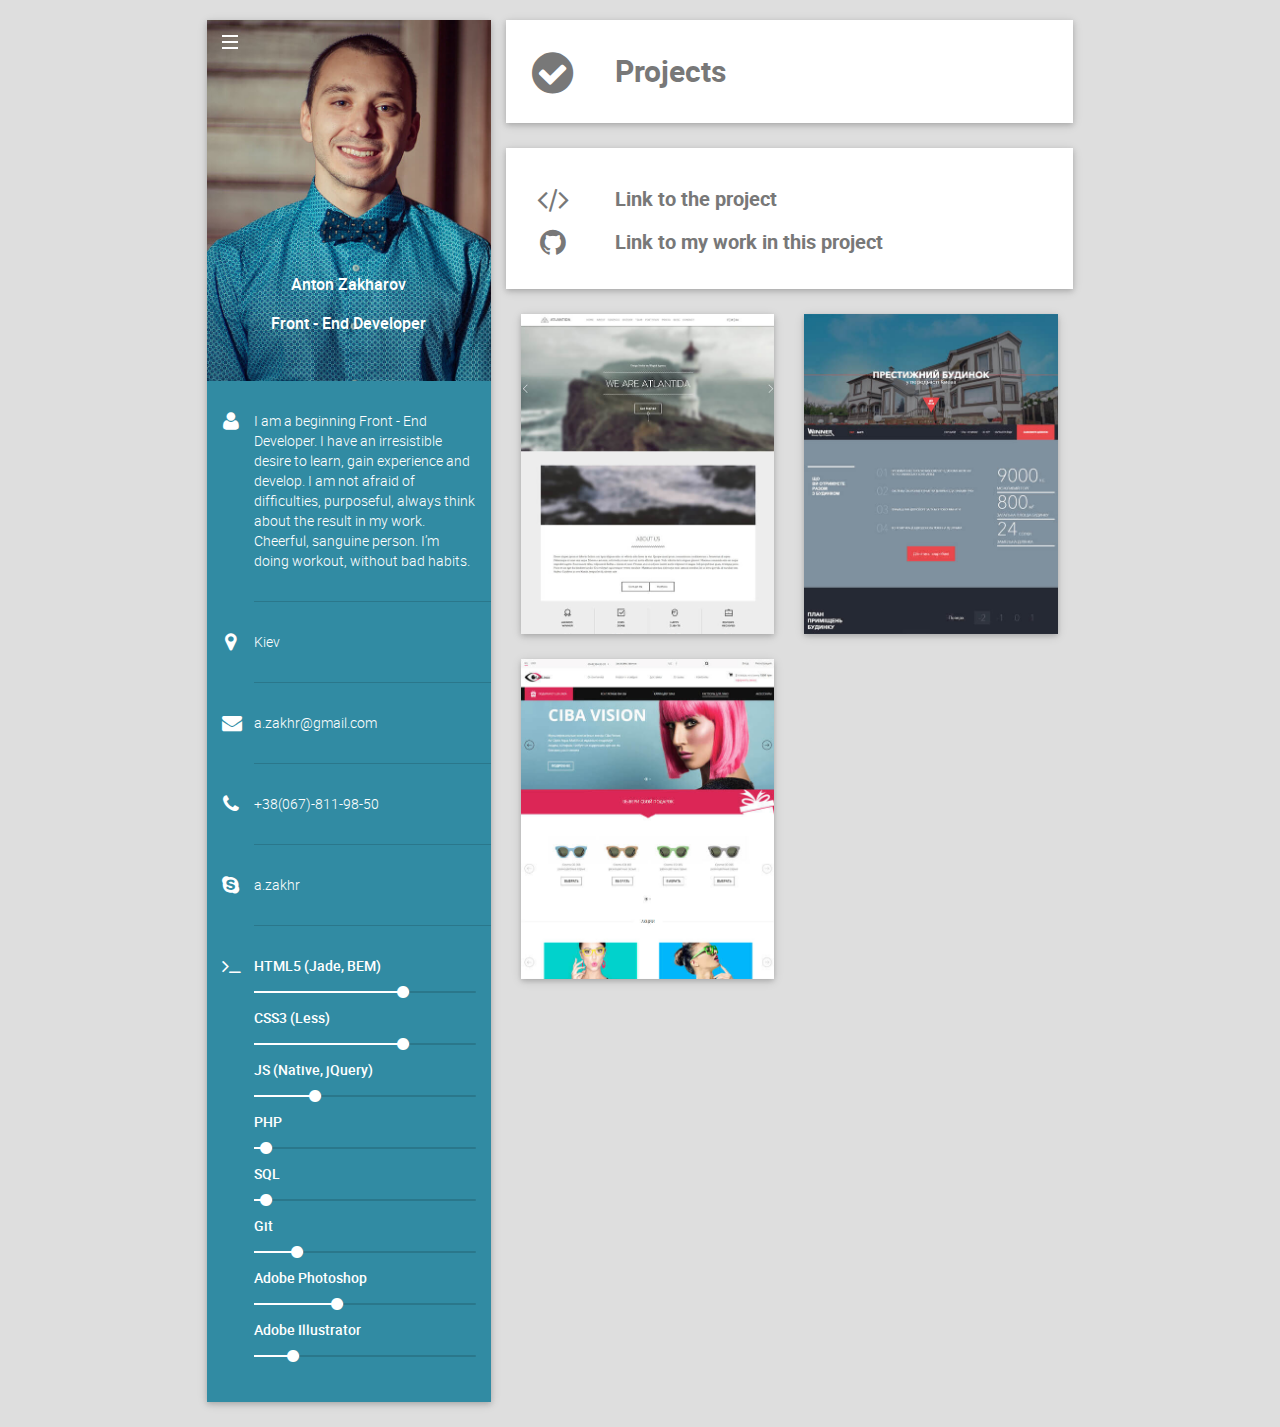
==== commit 362c9190: "change some value and add the project" ====
--- a/projects.html
+++ b/projects.html
@@ -1,7 +1,7 @@
 <!DOCTYPE html><html lang="en" class="no-js"><head><meta charset="utf-8"><meta http-equiv="X-UA-Compatible" content="IE=edge"><meta name="viewport" content="width=device-width, initial-scale=1"><title>Projects</title><meta name="description" content="Zakharov Anton - Front-End Developer. CV and Portfolio."><meta name="author" content="Zakharov Anton"><link rel="canonical" href="https://a-zakhr.github.io"><link rel="next" href="https://a-zakhr.github.io/projects"><meta property="og:local" content="en_US"><meta property="og:type" content="website"><meta property="og:title" content="Zakharov Anton"><meta property="og:description" content="Front-End Developer"><meta property="og:url" content="http://a-zakhr.github.io"><meta property="og:site_name" content="Zakharov Anton"><meta property="og:image" content="images/a.zakhr-small.jpg"><link rel="icon" href="favicon.ico"><link rel="apple-touch-icon" sizes="72x72" href="/apple-icon-72x72.png"><link rel="apple-touch-icon" sizes="76x76" href="/apple-icon-76x76.png"><link rel="apple-touch-icon" sizes="114x114" href="/apple-icon-114x114.png"><link rel="stylesheet" href="styles/main.css"><body><!--[if lt IE 10]><p class="browserupgrade">You are using an <strong>outdated</strong> browser. Please <a href="http://browsehappy.com/">upgrade your browser</a> to improve your experience.</p>
 <![endif]--><div class="container"><div class="row"><aside class="aside col-lg-4 col-sm-5"><div class="nav"><div class="nav__btn"><div class="nav__btn-line nav__btn-line--top"></div><div class="nav__btn-line nav__btn-line--middle"></div><div class="nav__btn-line nav__btn-line--bottom"></div></div><nav class="nav__links"><a href="index.html" class="nav__link">CV</a><a href="projects.html" class="nav__link">Projects</a><ul class="social-links"><li class="social-links__item"><a href="https://github.com/a-zakhr" class="social-links__link"><i class="fa fa-github-square"></i></a></li><li class="social-links__item"><a href="https://ua.linkedin.com/in/azakhr" class="social-links__link"><i class="fa fa-linkedin-square"></i></a></li></ul></nav></div><div class="personal-info clearfix"><figure class="personal-info__item photo"><img src="images/a.zakhr.jpg" alt="Zakharov Anton image"><figcaption class="photo__descr"><p class="photo__full-name">Anton Zakharov</p><p class="photo__position">Front - End Developer</p></figcaption></figure><div class="personal-info__item"><div class="personal-info__icon col-xs-2"><i class="fa fa-user"></i></div><p class="personal-info__text col-xs-10">I am a beginning Front - End Developer. I have an irresistible desire to learn, gain experience and develop. I am not afraid of difficulties, purposeful, always think about the result in my work. Cheerful, sanguine person. I’m doing workout, without bad habits.
-</p></div><div class="personal-info__item"><div class="personal-info__icon col-xs-2"><i class="fa fa-map-marker"></i></div><p class="personal-info__text col-xs-10">Kiev</p></div><div class="personal-info__item contacts"><div class="personal-info__icon col-xs-2"><i class="fa fa-envelope"></i></div><a href="mailto: a.zakhr@gmail.com" class="personal-info__text col-xs-10">a.zakhr@gmail.com</a></div><div class="personal-info__item contacts"><div class="personal-info__icon col-xs-2"><i class="fa fa-phone"></i></div><a href="tel: +380678119850" class="personal-info__text col-xs-10">+38(067)-811-98-50</a></div><div class="personal-info__item contacts"><div class="personal-info__icon col-xs-2"><i class="fa fa-skype"></i></div><a href="skype: a.zakhr" class="personal-info__text col-xs-10">a.zakhr</a></div><div class="personal-info__item"><div class="personal-info__icon col-xs-2"><i class="fa fa-terminal"></i></div><div class="skills col-xs-10"><div class="skills__item skills__item--html"> <p class="skills__title">HTML5 (JADE, BEM)</p><div class="skills__progress"><div class="skills__progress--current"><i class="fa fa-circle"></i></div></div></div><div class="skills__item skills__item--css"> <p class="skills__title">CSS3 (LESS)</p><div class="skills__progress"><div class="skills__progress--current"><i class="fa fa-circle"></i></div></div></div><div class="skills__item skills__item--js"> <p class="skills__title">JS (Native, JQuery)</p><div class="skills__progress"><div class="skills__progress--current"><i class="fa fa-circle"></i></div></div></div><div class="skills__item skills__item--php"> <p class="skills__title">PHP</p><div class="skills__progress"><div class="skills__progress--current"><i class="fa fa-circle"></i></div></div></div><div class="skills__item skills__item--sql"> <p class="skills__title">SQL</p><div class="skills__progress"><div class="skills__progress--current"><i class="fa fa-circle"></i></div></div></div><div class="skills__item skills__item--git"> <p class="skills__title">Git</p><div class="skills__progress"><div class="skills__progress--current"><i class="fa fa-circle"></i></div></div></div><div class="skills__item skills__item--ps"> <p class="skills__title">Adobe Photoshop</p><div class="skills__progress"><div class="skills__progress--current"><i class="fa fa-circle"></i></div></div></div><div class="skills__item skills__item--ai"> <p class="skills__title">Adobe Illustrator</p><div class="skills__progress"><div class="skills__progress--current"><i class="fa fa-circle"></i></div></div></div></div></div></div></aside><main class="content col-lg-8 col-sm-7"><div class="descr-block clearfix"><div class="descr-block__icon col-xs-2"><i class="fa fa-check-circle"></i></div><div class="descr-block__description col-xs-10"><h2 class="descr-block__title">Projects</h2></div></div><div class="descr-block"><div class="description-links"><div class="description-links__item"><div class="description-links__icon col-xs-2"><i class="fa fa-code"></i></div><p class="description-links__text col-xs-10">Link to the project</p></div><div class="description-links__item"><div class="description-links__icon col-xs-2"><i class="fa fa-github"></i></div><p class="description-links__text col-xs-10">Link to my work in this project
-</p></div></div></div><div class="projects"><ul class="projects__list clearfix"><li class="projects__item col-md-6"><figure class="projects__obj"><img src="images/sunhouse.jpg" alt="Winner Sun House" class="projects__img"><figcaption class="projects__desc"><h4 class="projects__title">Winner Sun House</h4><div class="projects__links"><a href="http://sunhouse.wgu.com.ua/" class="projects__link projects__link--current"><i class="fa fa-code"></i></a><a href="http://a-zakhr.github.io/sunhouse/" class="projects__link projects__link--git"><i class="fa fa-github"></i></a></div></figcaption></figure></li><li class="projects__item col-md-6"><figure class="projects__obj"><img src="images/lux-linza.jpg" alt="Lux Linza" class="projects__img"><figcaption class="projects__desc"><h4 class="projects__title">Lux Linza</h4><div class="projects__links"><a href="https://luxlinza.ua/" class="projects__link projects__link--current"><i class="fa fa-code"></i></a><a href="http://a-zakhr.github.io/luxlinza" class="projects__link projects__link--git"><i class="fa fa-github"></i></a></div></figcaption></figure></li></ul></div></main><div class="overlay-bg"></div></div></div><script src="scripts/jquery.min.js"></script><script src="scripts/main.js">  </script><script>(function(i,s,o,g,r,a,m){i['GoogleAnalyticsObject']=r;i[r]=i[r]||function(){
+</p></div><div class="personal-info__item"><div class="personal-info__icon col-xs-2"><i class="fa fa-map-marker"></i></div><p class="personal-info__text col-xs-10">Kiev</p></div><div class="personal-info__item contacts"><div class="personal-info__icon col-xs-2"><i class="fa fa-envelope"></i></div><a href="mailto: a.zakhr@gmail.com" class="personal-info__text col-xs-10">a.zakhr@gmail.com</a></div><div class="personal-info__item contacts"><div class="personal-info__icon col-xs-2"><i class="fa fa-phone"></i></div><a href="tel: +380678119850" class="personal-info__text col-xs-10">+38(067)-811-98-50</a></div><div class="personal-info__item contacts"><div class="personal-info__icon col-xs-2"><i class="fa fa-skype"></i></div><a href="skype: a.zakhr" class="personal-info__text col-xs-10">a.zakhr</a></div><div class="personal-info__item"><div class="personal-info__icon col-xs-2"><i class="fa fa-terminal"></i></div><div class="skills col-xs-10"><div class="skills__item skills__item--html"><p class="skills__title">HTML5 (Jade, BEM)</p><div class="skills__progress"><div class="skills__progress--current"><i class="fa fa-circle"></i></div></div></div><div class="skills__item skills__item--css"><p class="skills__title">CSS3 (Less)</p><div class="skills__progress"><div class="skills__progress--current"><i class="fa fa-circle"></i></div></div></div><div class="skills__item skills__item--js"><p class="skills__title">JS (Native, jQuery)</p><div class="skills__progress"><div class="skills__progress--current"><i class="fa fa-circle"></i></div></div></div><div class="skills__item skills__item--php"><p class="skills__title">PHP</p><div class="skills__progress"><div class="skills__progress--current"><i class="fa fa-circle"></i></div></div></div><div class="skills__item skills__item--sql"><p class="skills__title">SQL</p><div class="skills__progress"><div class="skills__progress--current"><i class="fa fa-circle"></i></div></div></div><div class="skills__item skills__item--git"><p class="skills__title">Git</p><div class="skills__progress"><div class="skills__progress--current"><i class="fa fa-circle"></i></div></div></div><div class="skills__item skills__item--ps"><p class="skills__title">Adobe Photoshop</p><div class="skills__progress"><div class="skills__progress--current"><i class="fa fa-circle"></i></div></div></div><div class="skills__item skills__item--ai"><p class="skills__title">Adobe Illustrator</p><div class="skills__progress"><div class="skills__progress--current"><i class="fa fa-circle"></i></div></div></div></div></div></div></aside><main class="content col-lg-8 col-sm-7"><div class="descr-block clearfix"><div class="descr-block__icon col-xs-2"><i class="fa fa-check-circle"></i></div><div class="descr-block__description col-xs-10"><h2 class="descr-block__title">Projects</h2></div></div><div class="descr-block"><div class="description-links"><div class="description-links__item"><div class="description-links__icon col-xs-2"><i class="fa fa-code"></i></div><p class="description-links__text col-xs-10">Link to the project</p></div><div class="description-links__item"><div class="description-links__icon col-xs-2"><i class="fa fa-github"></i></div><p class="description-links__text col-xs-10">Link to my work in this project
+</p></div></div></div><div class="projects"><ul class="projects__list clearfix"><li class="projects__item col-md-6"><figure class="projects__obj"><img src="images/atlantida.jpg" alt="Atlantida" class="projects__img"><figcaption class="projects__desc"><h4 class="projects__title">Atlantida</h4><div class="projects__links"><a href="http://a-zakhr.github.io/atlantida" class="projects__link projects__link--git"><i class="fa fa-github"></i></a></div></figcaption></figure></li><li class="projects__item col-md-6"><figure class="projects__obj"><img src="images/sunhouse.jpg" alt="Winner Sun House" class="projects__img"><figcaption class="projects__desc"><h4 class="projects__title">Winner Sun House</h4><div class="projects__links"><a href="http://sunhouse.wgu.com.ua/" class="projects__link projects__link--current"><i class="fa fa-code"></i></a><a href="http://a-zakhr.github.io/sunhouse" class="projects__link projects__link--git"><i class="fa fa-github"></i></a></div></figcaption></figure></li><li class="projects__item col-md-6"><figure class="projects__obj"><img src="images/lux-linza.jpg" alt="Lux Linza" class="projects__img"><figcaption class="projects__desc"><h4 class="projects__title">Lux Linza</h4><div class="projects__links"><a href="https://luxlinza.ua/" class="projects__link projects__link--current"><i class="fa fa-code"></i></a><a href="http://a-zakhr.github.io/luxlinza" class="projects__link projects__link--git"><i class="fa fa-github"></i></a></div></figcaption></figure></li></ul></div></main><div class="overlay-bg"></div></div></div><script src="scripts/jquery.min.js"></script><script src="scripts/main.js"></script><script>(function(i,s,o,g,r,a,m){i['GoogleAnalyticsObject']=r;i[r]=i[r]||function(){
 (i[r].q=i[r].q||[]).push(arguments)},i[r].l=1*new Date();a=s.createElement(o),
 m=s.getElementsByTagName(o)[0];a.async=1;a.src=g;m.parentNode.insertBefore(a,m)
 })(window,document,'script','https://www.google-analytics.com/analytics.js','ga');
--- a/styles/main.css
+++ b/styles/main.css
@@ -1 +1,39 @@
-.fa.fa-pull-left,.fa.pull-left{margin-right:.3em}.fa,.fa-stack{display:inline-block}.description__list,.fa-ul,.projects__list,.social-links{list-style-type:none}.descr-block__icon,.description-links__icon,.fa-fw,.fa-li,.nav__links,.personal-info__icon,.photo__descr,.projects__title{text-align:center}@font-face{font-family:'Roboto Light';src:url(../fonts/roboto-light-webfont.eot);src:url(../fonts/roboto-light-webfont.eot?#iefix) format("embedded-opentype"),url(../fonts/roboto-light-webfont.woff2) format("woff2"),url(../fonts/roboto-light-webfont.woff) format("woff"),url(../fonts/roboto-light-webfont.ttf) format("truetype")}@font-face{font-family:'Roboto Bold';src:url(../fonts/roboto-bold-webfont.eot);src:url(../fonts/roboto-bold-webfont.eot?#iefix) format("embedded-opentype"),url(../fonts/roboto-bold-webfont.woff2) format("woff2"),url(../fonts/roboto-bold-webfont.woff) format("woff"),url(../fonts/roboto-bold-webfont.ttf) format("truetype")}@font-face{font-family:'Roboto Black';src:url(../fonts/roboto-black-webfont.eot);src:url(../fonts/roboto-black-webfont.eot?#iefix) format("embedded-opentype"),url(../fonts/roboto-black-webfont.woff2) format("woff2"),url(../fonts/roboto-black-webfont.woff) format("woff"),url(../fonts/roboto-black-webfont.ttf) format("truetype")}@font-face{font-family:'Roboto Medium';src:url(../fonts/roboto-medium-webfont.eot);src:url(../fonts/roboto-medium-webfont.eot?#iefix) format("embedded-opentype"),url(../fonts/roboto-medium-webfont.woff2) format("woff2"),url(../fonts/roboto-medium-webfont.woff) format("woff"),url(../fonts/roboto-medium-webfont.ttf) format("truetype")}@font-face{font-family:'Roboto Regular';src:url(../fonts/roboto-regular-webfont.eot);src:url(../fonts/roboto-regular-webfont.eot?#iefix) format("embedded-opentype"),url(../fonts/roboto-regular-webfont.woff2) format("woff2"),url(../fonts/roboto-regular-webfont.woff) format("woff"),url(../fonts/roboto-regular-webfont.ttf) format("truetype")}@font-face{font-family:FontAwesome;src:url(../fonts/fontawesome-webfont.eot?v=4.6.1);src:url(../fonts/fontawesome-webfont.eot?#iefix&v=4.6.1) format("embedded-opentype"),url(../fonts/fontawesome-webfont.woff2?v=4.6.1) format("woff2"),url(../fonts/fontawesome-webfont.woff?v=4.6.1) format("woff"),url(../fonts/fontawesome-webfont.ttf?v=4.6.1) format("truetype"),url(../fonts/fontawesome-webfont.svg?v=4.6.1#fontawesomeregular) format("svg");font-weight:400;font-style:normal}.fa{font:normal normal normal 14px/1 FontAwesome;font-size:inherit;text-rendering:auto;-webkit-font-smoothing:antialiased;-moz-osx-font-smoothing:grayscale}.fa-lg{font-size:1.33333333em;line-height:.75em;vertical-align:-15%}.fa-stack,img{vertical-align:middle}.fa-2x{font-size:2em}.fa-3x{font-size:3em}.fa-4x{font-size:4em}.fa-5x{font-size:5em}.fa-stack-2x,h1{font-size:2em}.fa-fw{width:1.28571429em}.fa-ul{padding-left:0;margin-left:2.14285714em}.fa.fa-pull-right,.fa.pull-right{margin-left:.3em}.fa-ul>li{position:relative}.fa-li{position:absolute;left:-2.14285714em;width:2.14285714em;top:.14285714em}.fa-li.fa-lg{left:-1.85714286em}.fa-border{padding:.2em .25em .15em;border:.08em solid #eee;border-radius:.1em}legend,td,th{padding:0}hr,img,legend{border:0}.fa-pull-left{float:left}.fa-pull-right{float:right}body,figure{margin:0}.fa-spin{-webkit-animation:fa-spin 2s infinite linear;animation:fa-spin 2s infinite linear}.fa-pulse{-webkit-animation:fa-spin 1s infinite steps(8);animation:fa-spin 1s infinite steps(8)}@-webkit-keyframes fa-spin{0%{-webkit-transform:rotate(0);transform:rotate(0)}100%{-webkit-transform:rotate(359deg);transform:rotate(359deg)}}@keyframes fa-spin{0%{-webkit-transform:rotate(0);transform:rotate(0)}100%{-webkit-transform:rotate(359deg);transform:rotate(359deg)}}.fa-rotate-90{-ms-filter:progid:DXImageTransform.Microsoft.BasicImage(rotation=1);-webkit-transform:rotate(90deg);transform:rotate(90deg)}.fa-rotate-180{-ms-filter:progid:DXImageTransform.Microsoft.BasicImage(rotation=2);-webkit-transform:rotate(180deg);transform:rotate(180deg)}.fa-rotate-270{-ms-filter:progid:DXImageTransform.Microsoft.BasicImage(rotation=3);-webkit-transform:rotate(270deg);transform:rotate(270deg)}.fa-flip-horizontal{-ms-filter:"progid:DXImageTransform.Microsoft.BasicImage(rotation=0,mirror=1)";-webkit-transform:scale(-1,1);transform:scale(-1,1)}.fa-flip-vertical{-ms-filter:"progid:DXImageTransform.Microsoft.BasicImage(rotation=2,mirror=1)";-webkit-transform:scale(1,-1);transform:scale(1,-1)}:root .fa-flip-horizontal,:root .fa-flip-vertical,:root .fa-rotate-180,:root .fa-rotate-270,:root .fa-rotate-90{-webkit-filter:none;filter:none}.fa-stack{position:relative;width:2em;height:2em;line-height:2em}.fa-stack-1x,.fa-stack-2x{position:absolute;left:0;width:100%;text-align:center}.fa-stack-1x{line-height:inherit}.fa-inverse{color:#fff}.fa-glass:before{content:"\f000"}.fa-music:before{content:"\f001"}.fa-search:before{content:"\f002"}.fa-envelope-o:before{content:"\f003"}.fa-heart:before{content:"\f004"}.fa-star:before{content:"\f005"}.fa-star-o:before{content:"\f006"}.fa-user:before{content:"\f007"}.fa-film:before{content:"\f008"}.fa-th-large:before{content:"\f009"}.fa-th:before{content:"\f00a"}.fa-th-list:before{content:"\f00b"}.fa-check:before{content:"\f00c"}.fa-close:before,.fa-remove:before,.fa-times:before{content:"\f00d"}.fa-search-plus:before{content:"\f00e"}.fa-search-minus:before{content:"\f010"}.fa-power-off:before{content:"\f011"}.fa-signal:before{content:"\f012"}.fa-cog:before,.fa-gear:before{content:"\f013"}.fa-trash-o:before{content:"\f014"}.fa-home:before{content:"\f015"}.fa-file-o:before{content:"\f016"}.fa-clock-o:before{content:"\f017"}.fa-road:before{content:"\f018"}.fa-download:before{content:"\f019"}.fa-arrow-circle-o-down:before{content:"\f01a"}.fa-arrow-circle-o-up:before{content:"\f01b"}.fa-inbox:before{content:"\f01c"}.fa-play-circle-o:before{content:"\f01d"}.fa-repeat:before,.fa-rotate-right:before{content:"\f01e"}.fa-refresh:before{content:"\f021"}.fa-list-alt:before{content:"\f022"}.fa-lock:before{content:"\f023"}.fa-flag:before{content:"\f024"}.fa-headphones:before{content:"\f025"}.fa-volume-off:before{content:"\f026"}.fa-volume-down:before{content:"\f027"}.fa-volume-up:before{content:"\f028"}.fa-qrcode:before{content:"\f029"}.fa-barcode:before{content:"\f02a"}.fa-tag:before{content:"\f02b"}.fa-tags:before{content:"\f02c"}.fa-book:before{content:"\f02d"}.fa-bookmark:before{content:"\f02e"}.fa-print:before{content:"\f02f"}.fa-camera:before{content:"\f030"}.fa-font:before{content:"\f031"}.fa-bold:before{content:"\f032"}.fa-italic:before{content:"\f033"}.fa-text-height:before{content:"\f034"}.fa-text-width:before{content:"\f035"}.fa-align-left:before{content:"\f036"}.fa-align-center:before{content:"\f037"}.fa-align-right:before{content:"\f038"}.fa-align-justify:before{content:"\f039"}.fa-list:before{content:"\f03a"}.fa-dedent:before,.fa-outdent:before{content:"\f03b"}.fa-indent:before{content:"\f03c"}.fa-video-camera:before{content:"\f03d"}.fa-image:before,.fa-photo:before,.fa-picture-o:before{content:"\f03e"}.fa-pencil:before{content:"\f040"}.fa-map-marker:before{content:"\f041"}.fa-adjust:before{content:"\f042"}.fa-tint:before{content:"\f043"}.fa-edit:before,.fa-pencil-square-o:before{content:"\f044"}.fa-share-square-o:before{content:"\f045"}.fa-check-square-o:before{content:"\f046"}.fa-arrows:before{content:"\f047"}.fa-step-backward:before{content:"\f048"}.fa-fast-backward:before{content:"\f049"}.fa-backward:before{content:"\f04a"}.fa-play:before{content:"\f04b"}.fa-pause:before{content:"\f04c"}.fa-stop:before{content:"\f04d"}.fa-forward:before{content:"\f04e"}.fa-fast-forward:before{content:"\f050"}.fa-step-forward:before{content:"\f051"}.fa-eject:before{content:"\f052"}.fa-chevron-left:before{content:"\f053"}.fa-chevron-right:before{content:"\f054"}.fa-plus-circle:before{content:"\f055"}.fa-minus-circle:before{content:"\f056"}.fa-times-circle:before{content:"\f057"}.fa-check-circle:before{content:"\f058"}.fa-question-circle:before{content:"\f059"}.fa-info-circle:before{content:"\f05a"}.fa-crosshairs:before{content:"\f05b"}.fa-times-circle-o:before{content:"\f05c"}.fa-check-circle-o:before{content:"\f05d"}.fa-ban:before{content:"\f05e"}.fa-arrow-left:before{content:"\f060"}.fa-arrow-right:before{content:"\f061"}.fa-arrow-up:before{content:"\f062"}.fa-arrow-down:before{content:"\f063"}.fa-mail-forward:before,.fa-share:before{content:"\f064"}.fa-expand:before{content:"\f065"}.fa-compress:before{content:"\f066"}.fa-plus:before{content:"\f067"}.fa-minus:before{content:"\f068"}.fa-asterisk:before{content:"\f069"}.fa-exclamation-circle:before{content:"\f06a"}.fa-gift:before{content:"\f06b"}.fa-leaf:before{content:"\f06c"}.fa-fire:before{content:"\f06d"}.fa-eye:before{content:"\f06e"}.fa-eye-slash:before{content:"\f070"}.fa-exclamation-triangle:before,.fa-warning:before{content:"\f071"}.fa-plane:before{content:"\f072"}.fa-calendar:before{content:"\f073"}.fa-random:before{content:"\f074"}.fa-comment:before{content:"\f075"}.fa-magnet:before{content:"\f076"}.fa-chevron-up:before{content:"\f077"}.fa-chevron-down:before{content:"\f078"}.fa-retweet:before{content:"\f079"}.fa-shopping-cart:before{content:"\f07a"}.fa-folder:before{content:"\f07b"}.fa-folder-open:before{content:"\f07c"}.fa-arrows-v:before{content:"\f07d"}.fa-arrows-h:before{content:"\f07e"}.fa-bar-chart-o:before,.fa-bar-chart:before{content:"\f080"}.fa-twitter-square:before{content:"\f081"}.fa-facebook-square:before{content:"\f082"}.fa-camera-retro:before{content:"\f083"}.fa-key:before{content:"\f084"}.fa-cogs:before,.fa-gears:before{content:"\f085"}.fa-comments:before{content:"\f086"}.fa-thumbs-o-up:before{content:"\f087"}.fa-thumbs-o-down:before{content:"\f088"}.fa-star-half:before{content:"\f089"}.fa-heart-o:before{content:"\f08a"}.fa-sign-out:before{content:"\f08b"}.fa-linkedin-square:before{content:"\f08c"}.fa-thumb-tack:before{content:"\f08d"}.fa-external-link:before{content:"\f08e"}.fa-sign-in:before{content:"\f090"}.fa-trophy:before{content:"\f091"}.fa-github-square:before{content:"\f092"}.fa-upload:before{content:"\f093"}.fa-lemon-o:before{content:"\f094"}.fa-phone:before{content:"\f095"}.fa-square-o:before{content:"\f096"}.fa-bookmark-o:before{content:"\f097"}.fa-phone-square:before{content:"\f098"}.fa-twitter:before{content:"\f099"}.fa-facebook-f:before,.fa-facebook:before{content:"\f09a"}.fa-github:before{content:"\f09b"}.fa-unlock:before{content:"\f09c"}.fa-credit-card:before{content:"\f09d"}.fa-feed:before,.fa-rss:before{content:"\f09e"}.fa-hdd-o:before{content:"\f0a0"}.fa-bullhorn:before{content:"\f0a1"}.fa-bell:before{content:"\f0f3"}.fa-certificate:before{content:"\f0a3"}.fa-hand-o-right:before{content:"\f0a4"}.fa-hand-o-left:before{content:"\f0a5"}.fa-hand-o-up:before{content:"\f0a6"}.fa-hand-o-down:before{content:"\f0a7"}.fa-arrow-circle-left:before{content:"\f0a8"}.fa-arrow-circle-right:before{content:"\f0a9"}.fa-arrow-circle-up:before{content:"\f0aa"}.fa-arrow-circle-down:before{content:"\f0ab"}.fa-globe:before{content:"\f0ac"}.fa-wrench:before{content:"\f0ad"}.fa-tasks:before{content:"\f0ae"}.fa-filter:before{content:"\f0b0"}.fa-briefcase:before{content:"\f0b1"}.fa-arrows-alt:before{content:"\f0b2"}.fa-group:before,.fa-users:before{content:"\f0c0"}.fa-chain:before,.fa-link:before{content:"\f0c1"}.fa-cloud:before{content:"\f0c2"}.fa-flask:before{content:"\f0c3"}.fa-cut:before,.fa-scissors:before{content:"\f0c4"}.fa-copy:before,.fa-files-o:before{content:"\f0c5"}.fa-paperclip:before{content:"\f0c6"}.fa-floppy-o:before,.fa-save:before{content:"\f0c7"}.fa-square:before{content:"\f0c8"}.fa-bars:before,.fa-navicon:before,.fa-reorder:before{content:"\f0c9"}.fa-list-ul:before{content:"\f0ca"}.fa-list-ol:before{content:"\f0cb"}.fa-strikethrough:before{content:"\f0cc"}.fa-underline:before{content:"\f0cd"}.fa-table:before{content:"\f0ce"}.fa-magic:before{content:"\f0d0"}.fa-truck:before{content:"\f0d1"}.fa-pinterest:before{content:"\f0d2"}.fa-pinterest-square:before{content:"\f0d3"}.fa-google-plus-square:before{content:"\f0d4"}.fa-google-plus:before{content:"\f0d5"}.fa-money:before{content:"\f0d6"}.fa-caret-down:before{content:"\f0d7"}.fa-caret-up:before{content:"\f0d8"}.fa-caret-left:before{content:"\f0d9"}.fa-caret-right:before{content:"\f0da"}.fa-columns:before{content:"\f0db"}.fa-sort:before,.fa-unsorted:before{content:"\f0dc"}.fa-sort-desc:before,.fa-sort-down:before{content:"\f0dd"}.fa-sort-asc:before,.fa-sort-up:before{content:"\f0de"}.fa-envelope:before{content:"\f0e0"}.fa-linkedin:before{content:"\f0e1"}.fa-rotate-left:before,.fa-undo:before{content:"\f0e2"}.fa-gavel:before,.fa-legal:before{content:"\f0e3"}.fa-dashboard:before,.fa-tachometer:before{content:"\f0e4"}.fa-comment-o:before{content:"\f0e5"}.fa-comments-o:before{content:"\f0e6"}.fa-bolt:before,.fa-flash:before{content:"\f0e7"}.fa-sitemap:before{content:"\f0e8"}.fa-umbrella:before{content:"\f0e9"}.fa-clipboard:before,.fa-paste:before{content:"\f0ea"}.fa-lightbulb-o:before{content:"\f0eb"}.fa-exchange:before{content:"\f0ec"}.fa-cloud-download:before{content:"\f0ed"}.fa-cloud-upload:before{content:"\f0ee"}.fa-user-md:before{content:"\f0f0"}.fa-stethoscope:before{content:"\f0f1"}.fa-suitcase:before{content:"\f0f2"}.fa-bell-o:before{content:"\f0a2"}.fa-coffee:before{content:"\f0f4"}.fa-cutlery:before{content:"\f0f5"}.fa-file-text-o:before{content:"\f0f6"}.fa-building-o:before{content:"\f0f7"}.fa-hospital-o:before{content:"\f0f8"}.fa-ambulance:before{content:"\f0f9"}.fa-medkit:before{content:"\f0fa"}.fa-fighter-jet:before{content:"\f0fb"}.fa-beer:before{content:"\f0fc"}.fa-h-square:before{content:"\f0fd"}.fa-plus-square:before{content:"\f0fe"}.fa-angle-double-left:before{content:"\f100"}.fa-angle-double-right:before{content:"\f101"}.fa-angle-double-up:before{content:"\f102"}.fa-angle-double-down:before{content:"\f103"}.fa-angle-left:before{content:"\f104"}.fa-angle-right:before{content:"\f105"}.fa-angle-up:before{content:"\f106"}.fa-angle-down:before{content:"\f107"}.fa-desktop:before{content:"\f108"}.fa-laptop:before{content:"\f109"}.fa-tablet:before{content:"\f10a"}.fa-mobile-phone:before,.fa-mobile:before{content:"\f10b"}.fa-circle-o:before{content:"\f10c"}.fa-quote-left:before{content:"\f10d"}.fa-quote-right:before{content:"\f10e"}.fa-spinner:before{content:"\f110"}.fa-circle:before{content:"\f111"}.fa-mail-reply:before,.fa-reply:before{content:"\f112"}.fa-github-alt:before{content:"\f113"}.fa-folder-o:before{content:"\f114"}.fa-folder-open-o:before{content:"\f115"}.fa-smile-o:before{content:"\f118"}.fa-frown-o:before{content:"\f119"}.fa-meh-o:before{content:"\f11a"}.fa-gamepad:before{content:"\f11b"}.fa-keyboard-o:before{content:"\f11c"}.fa-flag-o:before{content:"\f11d"}.fa-flag-checkered:before{content:"\f11e"}.fa-terminal:before{content:"\f120"}.fa-code:before{content:"\f121"}.fa-mail-reply-all:before,.fa-reply-all:before{content:"\f122"}.fa-star-half-empty:before,.fa-star-half-full:before,.fa-star-half-o:before{content:"\f123"}.fa-location-arrow:before{content:"\f124"}.fa-crop:before{content:"\f125"}.fa-code-fork:before{content:"\f126"}.fa-chain-broken:before,.fa-unlink:before{content:"\f127"}.fa-question:before{content:"\f128"}.fa-info:before{content:"\f129"}.fa-exclamation:before{content:"\f12a"}.fa-superscript:before{content:"\f12b"}.fa-subscript:before{content:"\f12c"}.fa-eraser:before{content:"\f12d"}.fa-puzzle-piece:before{content:"\f12e"}.fa-microphone:before{content:"\f130"}.fa-microphone-slash:before{content:"\f131"}.fa-shield:before{content:"\f132"}.fa-calendar-o:before{content:"\f133"}.fa-fire-extinguisher:before{content:"\f134"}.fa-rocket:before{content:"\f135"}.fa-maxcdn:before{content:"\f136"}.fa-chevron-circle-left:before{content:"\f137"}.fa-chevron-circle-right:before{content:"\f138"}.fa-chevron-circle-up:before{content:"\f139"}.fa-chevron-circle-down:before{content:"\f13a"}.fa-html5:before{content:"\f13b"}.fa-css3:before{content:"\f13c"}.fa-anchor:before{content:"\f13d"}.fa-unlock-alt:before{content:"\f13e"}.fa-bullseye:before{content:"\f140"}.fa-ellipsis-h:before{content:"\f141"}.fa-ellipsis-v:before{content:"\f142"}.fa-rss-square:before{content:"\f143"}.fa-play-circle:before{content:"\f144"}.fa-ticket:before{content:"\f145"}.fa-minus-square:before{content:"\f146"}.fa-minus-square-o:before{content:"\f147"}.fa-level-up:before{content:"\f148"}.fa-level-down:before{content:"\f149"}.fa-check-square:before{content:"\f14a"}.fa-pencil-square:before{content:"\f14b"}.fa-external-link-square:before{content:"\f14c"}.fa-share-square:before{content:"\f14d"}.fa-compass:before{content:"\f14e"}.fa-caret-square-o-down:before,.fa-toggle-down:before{content:"\f150"}.fa-caret-square-o-up:before,.fa-toggle-up:before{content:"\f151"}.fa-caret-square-o-right:before,.fa-toggle-right:before{content:"\f152"}.fa-eur:before,.fa-euro:before{content:"\f153"}.fa-gbp:before{content:"\f154"}.fa-dollar:before,.fa-usd:before{content:"\f155"}.fa-inr:before,.fa-rupee:before{content:"\f156"}.fa-cny:before,.fa-jpy:before,.fa-rmb:before,.fa-yen:before{content:"\f157"}.fa-rouble:before,.fa-rub:before,.fa-ruble:before{content:"\f158"}.fa-krw:before,.fa-won:before{content:"\f159"}.fa-bitcoin:before,.fa-btc:before{content:"\f15a"}.fa-file:before{content:"\f15b"}.fa-file-text:before{content:"\f15c"}.fa-sort-alpha-asc:before{content:"\f15d"}.fa-sort-alpha-desc:before{content:"\f15e"}.fa-sort-amount-asc:before{content:"\f160"}.fa-sort-amount-desc:before{content:"\f161"}.fa-sort-numeric-asc:before{content:"\f162"}.fa-sort-numeric-desc:before{content:"\f163"}.fa-thumbs-up:before{content:"\f164"}.fa-thumbs-down:before{content:"\f165"}.fa-youtube-square:before{content:"\f166"}.fa-youtube:before{content:"\f167"}.fa-xing:before{content:"\f168"}.fa-xing-square:before{content:"\f169"}.fa-youtube-play:before{content:"\f16a"}.fa-dropbox:before{content:"\f16b"}.fa-stack-overflow:before{content:"\f16c"}.fa-instagram:before{content:"\f16d"}.fa-flickr:before{content:"\f16e"}.fa-adn:before{content:"\f170"}.fa-bitbucket:before{content:"\f171"}.fa-bitbucket-square:before{content:"\f172"}.fa-tumblr:before{content:"\f173"}.fa-tumblr-square:before{content:"\f174"}.fa-long-arrow-down:before{content:"\f175"}.fa-long-arrow-up:before{content:"\f176"}.fa-long-arrow-left:before{content:"\f177"}.fa-long-arrow-right:before{content:"\f178"}.fa-apple:before{content:"\f179"}.fa-windows:before{content:"\f17a"}.fa-android:before{content:"\f17b"}.fa-linux:before{content:"\f17c"}.fa-dribbble:before{content:"\f17d"}.fa-skype:before{content:"\f17e"}.fa-foursquare:before{content:"\f180"}.fa-trello:before{content:"\f181"}.fa-female:before{content:"\f182"}.fa-male:before{content:"\f183"}.fa-gittip:before,.fa-gratipay:before{content:"\f184"}.fa-sun-o:before{content:"\f185"}.fa-moon-o:before{content:"\f186"}.fa-archive:before{content:"\f187"}.fa-bug:before{content:"\f188"}.fa-vk:before{content:"\f189"}.fa-weibo:before{content:"\f18a"}.fa-renren:before{content:"\f18b"}.fa-pagelines:before{content:"\f18c"}.fa-stack-exchange:before{content:"\f18d"}.fa-arrow-circle-o-right:before{content:"\f18e"}.fa-arrow-circle-o-left:before{content:"\f190"}.fa-caret-square-o-left:before,.fa-toggle-left:before{content:"\f191"}.fa-dot-circle-o:before{content:"\f192"}.fa-wheelchair:before{content:"\f193"}.fa-vimeo-square:before{content:"\f194"}.fa-try:before,.fa-turkish-lira:before{content:"\f195"}.fa-plus-square-o:before{content:"\f196"}.fa-space-shuttle:before{content:"\f197"}.fa-slack:before{content:"\f198"}.fa-envelope-square:before{content:"\f199"}.fa-wordpress:before{content:"\f19a"}.fa-openid:before{content:"\f19b"}.fa-bank:before,.fa-institution:before,.fa-university:before{content:"\f19c"}.fa-graduation-cap:before,.fa-mortar-board:before{content:"\f19d"}.fa-yahoo:before{content:"\f19e"}.fa-google:before{content:"\f1a0"}.fa-reddit:before{content:"\f1a1"}.fa-reddit-square:before{content:"\f1a2"}.fa-stumbleupon-circle:before{content:"\f1a3"}.fa-stumbleupon:before{content:"\f1a4"}.fa-delicious:before{content:"\f1a5"}.fa-digg:before{content:"\f1a6"}.fa-pied-piper:before{content:"\f1a7"}.fa-pied-piper-alt:before{content:"\f1a8"}.fa-drupal:before{content:"\f1a9"}.fa-joomla:before{content:"\f1aa"}.fa-language:before{content:"\f1ab"}.fa-fax:before{content:"\f1ac"}.fa-building:before{content:"\f1ad"}.fa-child:before{content:"\f1ae"}.fa-paw:before{content:"\f1b0"}.fa-spoon:before{content:"\f1b1"}.fa-cube:before{content:"\f1b2"}.fa-cubes:before{content:"\f1b3"}.fa-behance:before{content:"\f1b4"}.fa-behance-square:before{content:"\f1b5"}.fa-steam:before{content:"\f1b6"}.fa-steam-square:before{content:"\f1b7"}.fa-recycle:before{content:"\f1b8"}.fa-automobile:before,.fa-car:before{content:"\f1b9"}.fa-cab:before,.fa-taxi:before{content:"\f1ba"}.fa-tree:before{content:"\f1bb"}.fa-spotify:before{content:"\f1bc"}.fa-deviantart:before{content:"\f1bd"}.fa-soundcloud:before{content:"\f1be"}.fa-database:before{content:"\f1c0"}.fa-file-pdf-o:before{content:"\f1c1"}.fa-file-word-o:before{content:"\f1c2"}.fa-file-excel-o:before{content:"\f1c3"}.fa-file-powerpoint-o:before{content:"\f1c4"}.fa-file-image-o:before,.fa-file-photo-o:before,.fa-file-picture-o:before{content:"\f1c5"}.fa-file-archive-o:before,.fa-file-zip-o:before{content:"\f1c6"}.fa-file-audio-o:before,.fa-file-sound-o:before{content:"\f1c7"}.fa-file-movie-o:before,.fa-file-video-o:before{content:"\f1c8"}.fa-file-code-o:before{content:"\f1c9"}.fa-vine:before{content:"\f1ca"}.fa-codepen:before{content:"\f1cb"}.fa-jsfiddle:before{content:"\f1cc"}.fa-life-bouy:before,.fa-life-buoy:before,.fa-life-ring:before,.fa-life-saver:before,.fa-support:before{content:"\f1cd"}.fa-circle-o-notch:before{content:"\f1ce"}.fa-ra:before,.fa-rebel:before{content:"\f1d0"}.fa-empire:before,.fa-ge:before{content:"\f1d1"}.fa-git-square:before{content:"\f1d2"}.fa-git:before{content:"\f1d3"}.fa-hacker-news:before,.fa-y-combinator-square:before,.fa-yc-square:before{content:"\f1d4"}.fa-tencent-weibo:before{content:"\f1d5"}.fa-qq:before{content:"\f1d6"}.fa-wechat:before,.fa-weixin:before{content:"\f1d7"}.fa-paper-plane:before,.fa-send:before{content:"\f1d8"}.fa-paper-plane-o:before,.fa-send-o:before{content:"\f1d9"}.fa-history:before{content:"\f1da"}.fa-circle-thin:before{content:"\f1db"}.fa-header:before{content:"\f1dc"}.fa-paragraph:before{content:"\f1dd"}.fa-sliders:before{content:"\f1de"}.fa-share-alt:before{content:"\f1e0"}.fa-share-alt-square:before{content:"\f1e1"}.fa-bomb:before{content:"\f1e2"}.fa-futbol-o:before,.fa-soccer-ball-o:before{content:"\f1e3"}.fa-tty:before{content:"\f1e4"}.fa-binoculars:before{content:"\f1e5"}.fa-plug:before{content:"\f1e6"}.fa-slideshare:before{content:"\f1e7"}.fa-twitch:before{content:"\f1e8"}.fa-yelp:before{content:"\f1e9"}.fa-newspaper-o:before{content:"\f1ea"}.fa-wifi:before{content:"\f1eb"}.fa-calculator:before{content:"\f1ec"}.fa-paypal:before{content:"\f1ed"}.fa-google-wallet:before{content:"\f1ee"}.fa-cc-visa:before{content:"\f1f0"}.fa-cc-mastercard:before{content:"\f1f1"}.fa-cc-discover:before{content:"\f1f2"}.fa-cc-amex:before{content:"\f1f3"}.fa-cc-paypal:before{content:"\f1f4"}.fa-cc-stripe:before{content:"\f1f5"}.fa-bell-slash:before{content:"\f1f6"}.fa-bell-slash-o:before{content:"\f1f7"}.fa-trash:before{content:"\f1f8"}.fa-copyright:before{content:"\f1f9"}.fa-at:before{content:"\f1fa"}.fa-eyedropper:before{content:"\f1fb"}.fa-paint-brush:before{content:"\f1fc"}.fa-birthday-cake:before{content:"\f1fd"}.fa-area-chart:before{content:"\f1fe"}.fa-pie-chart:before{content:"\f200"}.fa-line-chart:before{content:"\f201"}.fa-lastfm:before{content:"\f202"}.fa-lastfm-square:before{content:"\f203"}.fa-toggle-off:before{content:"\f204"}.fa-toggle-on:before{content:"\f205"}.fa-bicycle:before{content:"\f206"}.fa-bus:before{content:"\f207"}.fa-ioxhost:before{content:"\f208"}.fa-angellist:before{content:"\f209"}.fa-cc:before{content:"\f20a"}.fa-ils:before,.fa-shekel:before,.fa-sheqel:before{content:"\f20b"}.fa-meanpath:before{content:"\f20c"}.fa-buysellads:before{content:"\f20d"}.fa-connectdevelop:before{content:"\f20e"}.fa-dashcube:before{content:"\f210"}.fa-forumbee:before{content:"\f211"}.fa-leanpub:before{content:"\f212"}.fa-sellsy:before{content:"\f213"}.fa-shirtsinbulk:before{content:"\f214"}.fa-simplybuilt:before{content:"\f215"}.fa-skyatlas:before{content:"\f216"}.fa-cart-plus:before{content:"\f217"}.fa-cart-arrow-down:before{content:"\f218"}.fa-diamond:before{content:"\f219"}.fa-ship:before{content:"\f21a"}.fa-user-secret:before{content:"\f21b"}.fa-motorcycle:before{content:"\f21c"}.fa-street-view:before{content:"\f21d"}.fa-heartbeat:before{content:"\f21e"}.fa-venus:before{content:"\f221"}.fa-mars:before{content:"\f222"}.fa-mercury:before{content:"\f223"}.fa-intersex:before,.fa-transgender:before{content:"\f224"}.fa-transgender-alt:before{content:"\f225"}.fa-venus-double:before{content:"\f226"}.fa-mars-double:before{content:"\f227"}.fa-venus-mars:before{content:"\f228"}.fa-mars-stroke:before{content:"\f229"}.fa-mars-stroke-v:before{content:"\f22a"}.fa-mars-stroke-h:before{content:"\f22b"}.fa-neuter:before{content:"\f22c"}.fa-genderless:before{content:"\f22d"}.fa-facebook-official:before{content:"\f230"}.fa-pinterest-p:before{content:"\f231"}.fa-whatsapp:before{content:"\f232"}.fa-server:before{content:"\f233"}.fa-user-plus:before{content:"\f234"}.fa-user-times:before{content:"\f235"}.fa-bed:before,.fa-hotel:before{content:"\f236"}.fa-viacoin:before{content:"\f237"}.fa-train:before{content:"\f238"}.fa-subway:before{content:"\f239"}.fa-medium:before{content:"\f23a"}.fa-y-combinator:before,.fa-yc:before{content:"\f23b"}.fa-optin-monster:before{content:"\f23c"}.fa-opencart:before{content:"\f23d"}.fa-expeditedssl:before{content:"\f23e"}.fa-battery-4:before,.fa-battery-full:before{content:"\f240"}.fa-battery-3:before,.fa-battery-three-quarters:before{content:"\f241"}.fa-battery-2:before,.fa-battery-half:before{content:"\f242"}.fa-battery-1:before,.fa-battery-quarter:before{content:"\f243"}.fa-battery-0:before,.fa-battery-empty:before{content:"\f244"}.fa-mouse-pointer:before{content:"\f245"}.fa-i-cursor:before{content:"\f246"}.fa-object-group:before{content:"\f247"}.fa-object-ungroup:before{content:"\f248"}.fa-sticky-note:before{content:"\f249"}.fa-sticky-note-o:before{content:"\f24a"}.fa-cc-jcb:before{content:"\f24b"}.fa-cc-diners-club:before{content:"\f24c"}.fa-clone:before{content:"\f24d"}.fa-balance-scale:before{content:"\f24e"}.fa-hourglass-o:before{content:"\f250"}.fa-hourglass-1:before,.fa-hourglass-start:before{content:"\f251"}.fa-hourglass-2:before,.fa-hourglass-half:before{content:"\f252"}.fa-hourglass-3:before,.fa-hourglass-end:before{content:"\f253"}.fa-hourglass:before{content:"\f254"}.fa-hand-grab-o:before,.fa-hand-rock-o:before{content:"\f255"}.fa-hand-paper-o:before,.fa-hand-stop-o:before{content:"\f256"}.fa-hand-scissors-o:before{content:"\f257"}.fa-hand-lizard-o:before{content:"\f258"}.fa-hand-spock-o:before{content:"\f259"}.fa-hand-pointer-o:before{content:"\f25a"}.fa-hand-peace-o:before{content:"\f25b"}.fa-trademark:before{content:"\f25c"}.fa-registered:before{content:"\f25d"}.fa-creative-commons:before{content:"\f25e"}.fa-gg:before{content:"\f260"}.fa-gg-circle:before{content:"\f261"}.fa-tripadvisor:before{content:"\f262"}.fa-odnoklassniki:before{content:"\f263"}.fa-odnoklassniki-square:before{content:"\f264"}.fa-get-pocket:before{content:"\f265"}.fa-wikipedia-w:before{content:"\f266"}.fa-safari:before{content:"\f267"}.fa-chrome:before{content:"\f268"}.fa-firefox:before{content:"\f269"}.fa-opera:before{content:"\f26a"}.fa-internet-explorer:before{content:"\f26b"}.fa-television:before,.fa-tv:before{content:"\f26c"}.fa-contao:before{content:"\f26d"}.fa-500px:before{content:"\f26e"}.fa-amazon:before{content:"\f270"}.fa-calendar-plus-o:before{content:"\f271"}.fa-calendar-minus-o:before{content:"\f272"}.fa-calendar-times-o:before{content:"\f273"}.fa-calendar-check-o:before{content:"\f274"}.fa-industry:before{content:"\f275"}.fa-map-pin:before{content:"\f276"}.fa-map-signs:before{content:"\f277"}.fa-map-o:before{content:"\f278"}.fa-map:before{content:"\f279"}.fa-commenting:before{content:"\f27a"}.fa-commenting-o:before{content:"\f27b"}.fa-houzz:before{content:"\f27c"}.fa-vimeo:before{content:"\f27d"}.fa-black-tie:before{content:"\f27e"}.fa-fonticons:before{content:"\f280"}.fa-reddit-alien:before{content:"\f281"}.fa-edge:before{content:"\f282"}.fa-credit-card-alt:before{content:"\f283"}.fa-codiepie:before{content:"\f284"}.fa-modx:before{content:"\f285"}.fa-fort-awesome:before{content:"\f286"}.fa-usb:before{content:"\f287"}.fa-product-hunt:before{content:"\f288"}.fa-mixcloud:before{content:"\f289"}.fa-scribd:before{content:"\f28a"}.fa-pause-circle:before{content:"\f28b"}.fa-pause-circle-o:before{content:"\f28c"}.fa-stop-circle:before{content:"\f28d"}.fa-stop-circle-o:before{content:"\f28e"}.fa-shopping-bag:before{content:"\f290"}.fa-shopping-basket:before{content:"\f291"}.fa-hashtag:before{content:"\f292"}.fa-bluetooth:before{content:"\f293"}.fa-bluetooth-b:before{content:"\f294"}.fa-percent:before{content:"\f295"}.fa-gitlab:before{content:"\f296"}.fa-wpbeginner:before{content:"\f297"}.fa-wpforms:before{content:"\f298"}.fa-envira:before{content:"\f299"}.fa-universal-access:before{content:"\f29a"}.fa-wheelchair-alt:before{content:"\f29b"}.fa-question-circle-o:before{content:"\f29c"}.fa-blind:before{content:"\f29d"}.fa-audio-description:before{content:"\f29e"}.fa-volume-control-phone:before{content:"\f2a0"}.fa-braille:before{content:"\f2a1"}.fa-assistive-listening-systems:before{content:"\f2a2"}.fa-american-sign-language-interpreting:before,.fa-asl-interpreting:before{content:"\f2a3"}.fa-deaf:before,.fa-deafness:before,.fa-hard-of-hearing:before{content:"\f2a4"}.fa-glide:before{content:"\f2a5"}.fa-glide-g:before{content:"\f2a6"}.fa-sign-language:before,.fa-signing:before{content:"\f2a7"}.fa-low-vision:before{content:"\f2a8"}.fa-viadeo:before{content:"\f2a9"}.fa-viadeo-square:before{content:"\f2aa"}.fa-snapchat:before{content:"\f2ab"}.fa-snapchat-ghost:before{content:"\f2ac"}.fa-snapchat-square:before{content:"\f2ad"}html{font-family:sans-serif;-ms-text-size-adjust:100%;-webkit-text-size-adjust:100%}article,aside,details,figcaption,figure,footer,header,hgroup,main,menu,nav,section,summary{display:block}audio,canvas,progress,video{display:inline-block;vertical-align:baseline}audio:not([controls]){display:none;height:0}[hidden],template{display:none}a{background-color:transparent}a:active,a:hover{outline:0}abbr[title]{border-bottom:1px dotted}b,optgroup,strong{font-weight:700}dfn{font-style:italic}h1{margin:.67em 0}mark{color:#000;background:#ff0}small{font-size:80%}sub,sup{font-size:75%;line-height:0;position:relative;vertical-align:baseline}sup{top:-.5em}sub{bottom:-.25em}svg:not(:root){overflow:hidden}hr{box-sizing:content-box;height:0}pre,textarea{overflow:auto}code,kbd,pre,samp{font-family:monospace,monospace;font-size:1em}button,input,optgroup,select,textarea{font:inherit;margin:0;color:inherit}button{overflow:visible}button,select{text-transform:none}button,html input[type=button],input[type=reset],input[type=submit]{cursor:pointer;-webkit-appearance:button}button[disabled],html input[disabled]{cursor:default}.nav__btn,[role=button]{cursor:pointer}button::-moz-focus-inner,input::-moz-focus-inner{padding:0;border:0}input[type=checkbox],input[type=radio]{box-sizing:border-box;padding:0}input[type=number]::-webkit-inner-spin-button,input[type=number]::-webkit-outer-spin-button{height:auto}input[type=search]{box-sizing:content-box;-webkit-appearance:textfield}input[type=search]::-webkit-search-cancel-button,input[type=search]::-webkit-search-decoration{-webkit-appearance:none}fieldset{margin:0 2px;padding:.35em .625em .75em;border:1px solid silver}table{border-spacing:0;border-collapse:collapse}@media print{blockquote,img,pre,tr{page-break-inside:avoid}*,:after,:before{color:#000!important;background:0 0!important;box-shadow:none!important;text-shadow:none!important}a,a:visited{text-decoration:underline}a[href]:after{content:' (' attr(href) ')'}abbr[title]:after{content:' (' attr(title) ')'}a[href^='#']:after,a[href^='javascript:']:after{content:''}blockquote,pre{border:1px solid #999}thead{display:table-header-group}img{max-width:100%!important}h2,h3,p{orphans:3;widows:3}h2,h3{page-break-after:avoid}.navbar{display:none}.btn>.caret,.dropup>.btn>.caret{border-top-color:#000!important}.label{border:1px solid #000}.table{border-collapse:collapse!important}.table td,.table th{background-color:#fff!important}.table-bordered td,.table-bordered th{border:1px solid #ddd!important}}.descr-block,.nav__links,.personal-info,.projects__obj{box-shadow:0 2px 5px 0 rgba(0,0,0,.16),0 2px 10px 0 rgba(0,0,0,.12)}*,:after,:before{box-sizing:border-box}body{font-size:14px;line-height:1.42857143}button,input,select,textarea{font-family:inherit;font-size:inherit;line-height:inherit}a{text-decoration:none;color:#337ab7}a:focus,a:hover{text-decoration:underline;color:#23527c}a:focus{outline:dotted thin;outline:-webkit-focus-ring-color auto 5px;outline-offset:-2px}.img-responsive{display:block;max-width:100%;height:auto}.img-rounded{border-radius:6px}.img-thumbnail{line-height:1.42857143;display:inline-block;max-width:100%;height:auto;padding:4px;-webkit-transition:all .2s ease-in-out;transition:all .2s ease-in-out;border:1px solid #ddd;border-radius:4px;background-color:#fff}.img-circle{border-radius:50%}hr{margin-top:20px;margin-bottom:20px;border-top:1px solid #eee}.sr-only{position:absolute;overflow:hidden;clip:rect(0,0,0,0);width:1px;height:1px;margin:-1px;padding:0;border:0}.sr-only-focusable:active,.sr-only-focusable:focus{position:static;overflow:visible;clip:auto;width:auto;height:auto;margin:0}.personal-info__item,.photo,.projects__obj{overflow:hidden}.container,.container-fluid{margin-right:auto;margin-left:auto;padding-right:15px;padding-left:15px}.container{padding-top:20px}@media (min-width:768px){.container{width:750px}}@media (min-width:992px){.container{width:970px}}@media (min-width:1200px){.container{width:1170px}}.row{margin-right:-15px;margin-left:-15px}.col-lg-1,.col-lg-10,.col-lg-11,.col-lg-12,.col-lg-2,.col-lg-3,.col-lg-4,.col-lg-5,.col-lg-6,.col-lg-7,.col-lg-8,.col-lg-9,.col-md-1,.col-md-10,.col-md-11,.col-md-12,.col-md-2,.col-md-3,.col-md-4,.col-md-5,.col-md-6,.col-md-7,.col-md-8,.col-md-9,.col-sm-1,.col-sm-10,.col-sm-11,.col-sm-12,.col-sm-2,.col-sm-3,.col-sm-4,.col-sm-5,.col-sm-6,.col-sm-7,.col-sm-8,.col-sm-9,.col-xs-1,.col-xs-10,.col-xs-11,.col-xs-12,.col-xs-2,.col-xs-3,.col-xs-4,.col-xs-5,.col-xs-6,.col-xs-7,.col-xs-8,.col-xs-9{position:relative;min-height:1px;padding-right:15px;padding-left:15px}.col-xs-1,.col-xs-10,.col-xs-11,.col-xs-12,.col-xs-2,.col-xs-3,.col-xs-4,.col-xs-5,.col-xs-6,.col-xs-7,.col-xs-8,.col-xs-9{float:left}.col-xs-12{width:100%}.col-xs-11{width:91.66666667%}.col-xs-10{width:83.33333333%}.col-xs-9{width:75%}.col-xs-8{width:66.66666667%}.col-xs-7{width:58.33333333%}.col-xs-6{width:50%}.col-xs-5{width:41.66666667%}.col-xs-4{width:33.33333333%}.col-xs-3{width:25%}.col-xs-2{width:16.66666667%}.col-xs-1{width:8.33333333%}.col-xs-pull-12{right:100%}.col-xs-pull-11{right:91.66666667%}.col-xs-pull-10{right:83.33333333%}.col-xs-pull-9{right:75%}.col-xs-pull-8{right:66.66666667%}.col-xs-pull-7{right:58.33333333%}.col-xs-pull-6{right:50%}.col-xs-pull-5{right:41.66666667%}.col-xs-pull-4{right:33.33333333%}.col-xs-pull-3{right:25%}.col-xs-pull-2{right:16.66666667%}.col-xs-pull-1{right:8.33333333%}.col-xs-pull-0{right:auto}.col-xs-push-12{left:100%}.col-xs-push-11{left:91.66666667%}.col-xs-push-10{left:83.33333333%}.col-xs-push-9{left:75%}.col-xs-push-8{left:66.66666667%}.col-xs-push-7{left:58.33333333%}.col-xs-push-6{left:50%}.col-xs-push-5{left:41.66666667%}.col-xs-push-4{left:33.33333333%}.col-xs-push-3{left:25%}.col-xs-push-2{left:16.66666667%}.col-xs-push-1{left:8.33333333%}.col-xs-push-0{left:auto}.col-xs-offset-12{margin-left:100%}.col-xs-offset-11{margin-left:91.66666667%}.col-xs-offset-10{margin-left:83.33333333%}.col-xs-offset-9{margin-left:75%}.col-xs-offset-8{margin-left:66.66666667%}.col-xs-offset-7{margin-left:58.33333333%}.col-xs-offset-6{margin-left:50%}.col-xs-offset-5{margin-left:41.66666667%}.col-xs-offset-4{margin-left:33.33333333%}.col-xs-offset-3{margin-left:25%}.col-xs-offset-2{margin-left:16.66666667%}.col-xs-offset-1{margin-left:8.33333333%}.col-xs-offset-0{margin-left:0}@media (min-width:768px){.col-sm-1,.col-sm-10,.col-sm-11,.col-sm-12,.col-sm-2,.col-sm-3,.col-sm-4,.col-sm-5,.col-sm-6,.col-sm-7,.col-sm-8,.col-sm-9{float:left}.col-sm-12{width:100%}.col-sm-11{width:91.66666667%}.col-sm-10{width:83.33333333%}.col-sm-9{width:75%}.col-sm-8{width:66.66666667%}.col-sm-7{width:58.33333333%}.col-sm-6{width:50%}.col-sm-5{width:41.66666667%}.col-sm-4{width:33.33333333%}.col-sm-3{width:25%}.col-sm-2{width:16.66666667%}.col-sm-1{width:8.33333333%}.col-sm-pull-12{right:100%}.col-sm-pull-11{right:91.66666667%}.col-sm-pull-10{right:83.33333333%}.col-sm-pull-9{right:75%}.col-sm-pull-8{right:66.66666667%}.col-sm-pull-7{right:58.33333333%}.col-sm-pull-6{right:50%}.col-sm-pull-5{right:41.66666667%}.col-sm-pull-4{right:33.33333333%}.col-sm-pull-3{right:25%}.col-sm-pull-2{right:16.66666667%}.col-sm-pull-1{right:8.33333333%}.col-sm-pull-0{right:auto}.col-sm-push-12{left:100%}.col-sm-push-11{left:91.66666667%}.col-sm-push-10{left:83.33333333%}.col-sm-push-9{left:75%}.col-sm-push-8{left:66.66666667%}.col-sm-push-7{left:58.33333333%}.col-sm-push-6{left:50%}.col-sm-push-5{left:41.66666667%}.col-sm-push-4{left:33.33333333%}.col-sm-push-3{left:25%}.col-sm-push-2{left:16.66666667%}.col-sm-push-1{left:8.33333333%}.col-sm-push-0{left:auto}.col-sm-offset-12{margin-left:100%}.col-sm-offset-11{margin-left:91.66666667%}.col-sm-offset-10{margin-left:83.33333333%}.col-sm-offset-9{margin-left:75%}.col-sm-offset-8{margin-left:66.66666667%}.col-sm-offset-7{margin-left:58.33333333%}.col-sm-offset-6{margin-left:50%}.col-sm-offset-5{margin-left:41.66666667%}.col-sm-offset-4{margin-left:33.33333333%}.col-sm-offset-3{margin-left:25%}.col-sm-offset-2{margin-left:16.66666667%}.col-sm-offset-1{margin-left:8.33333333%}.col-sm-offset-0{margin-left:0}}@media (min-width:992px){.col-md-1,.col-md-10,.col-md-11,.col-md-12,.col-md-2,.col-md-3,.col-md-4,.col-md-5,.col-md-6,.col-md-7,.col-md-8,.col-md-9{float:left}.col-md-12{width:100%}.col-md-11{width:91.66666667%}.col-md-10{width:83.33333333%}.col-md-9{width:75%}.col-md-8{width:66.66666667%}.col-md-7{width:58.33333333%}.col-md-6{width:50%}.col-md-5{width:41.66666667%}.col-md-4{width:33.33333333%}.col-md-3{width:25%}.col-md-2{width:16.66666667%}.col-md-1{width:8.33333333%}.col-md-pull-12{right:100%}.col-md-pull-11{right:91.66666667%}.col-md-pull-10{right:83.33333333%}.col-md-pull-9{right:75%}.col-md-pull-8{right:66.66666667%}.col-md-pull-7{right:58.33333333%}.col-md-pull-6{right:50%}.col-md-pull-5{right:41.66666667%}.col-md-pull-4{right:33.33333333%}.col-md-pull-3{right:25%}.col-md-pull-2{right:16.66666667%}.col-md-pull-1{right:8.33333333%}.col-md-pull-0{right:auto}.col-md-push-12{left:100%}.col-md-push-11{left:91.66666667%}.col-md-push-10{left:83.33333333%}.col-md-push-9{left:75%}.col-md-push-8{left:66.66666667%}.col-md-push-7{left:58.33333333%}.col-md-push-6{left:50%}.col-md-push-5{left:41.66666667%}.col-md-push-4{left:33.33333333%}.col-md-push-3{left:25%}.col-md-push-2{left:16.66666667%}.col-md-push-1{left:8.33333333%}.col-md-push-0{left:auto}.col-md-offset-12{margin-left:100%}.col-md-offset-11{margin-left:91.66666667%}.col-md-offset-10{margin-left:83.33333333%}.col-md-offset-9{margin-left:75%}.col-md-offset-8{margin-left:66.66666667%}.col-md-offset-7{margin-left:58.33333333%}.col-md-offset-6{margin-left:50%}.col-md-offset-5{margin-left:41.66666667%}.col-md-offset-4{margin-left:33.33333333%}.col-md-offset-3{margin-left:25%}.col-md-offset-2{margin-left:16.66666667%}.col-md-offset-1{margin-left:8.33333333%}.col-md-offset-0{margin-left:0}}@media (min-width:1200px){.col-lg-1,.col-lg-10,.col-lg-11,.col-lg-12,.col-lg-2,.col-lg-3,.col-lg-4,.col-lg-5,.col-lg-6,.col-lg-7,.col-lg-8,.col-lg-9{float:left}.col-lg-12{width:100%}.col-lg-11{width:91.66666667%}.col-lg-10{width:83.33333333%}.col-lg-9{width:75%}.col-lg-8{width:66.66666667%}.col-lg-7{width:58.33333333%}.col-lg-6{width:50%}.col-lg-5{width:41.66666667%}.col-lg-4{width:33.33333333%}.col-lg-3{width:25%}.col-lg-2{width:16.66666667%}.col-lg-1{width:8.33333333%}.col-lg-pull-12{right:100%}.col-lg-pull-11{right:91.66666667%}.col-lg-pull-10{right:83.33333333%}.col-lg-pull-9{right:75%}.col-lg-pull-8{right:66.66666667%}.col-lg-pull-7{right:58.33333333%}.col-lg-pull-6{right:50%}.col-lg-pull-5{right:41.66666667%}.col-lg-pull-4{right:33.33333333%}.col-lg-pull-3{right:25%}.col-lg-pull-2{right:16.66666667%}.col-lg-pull-1{right:8.33333333%}.col-lg-pull-0{right:auto}.col-lg-push-12{left:100%}.col-lg-push-11{left:91.66666667%}.col-lg-push-10{left:83.33333333%}.col-lg-push-9{left:75%}.col-lg-push-8{left:66.66666667%}.col-lg-push-7{left:58.33333333%}.col-lg-push-6{left:50%}.col-lg-push-5{left:41.66666667%}.col-lg-push-4{left:33.33333333%}.col-lg-push-3{left:25%}.col-lg-push-2{left:16.66666667%}.col-lg-push-1{left:8.33333333%}.col-lg-push-0{left:auto}.col-lg-offset-12{margin-left:100%}.col-lg-offset-11{margin-left:91.66666667%}.col-lg-offset-10{margin-left:83.33333333%}.col-lg-offset-9{margin-left:75%}.col-lg-offset-8{margin-left:66.66666667%}.col-lg-offset-7{margin-left:58.33333333%}.col-lg-offset-6{margin-left:50%}.col-lg-offset-5{margin-left:41.66666667%}.col-lg-offset-4{margin-left:33.33333333%}.col-lg-offset-3{margin-left:25%}.col-lg-offset-2{margin-left:16.66666667%}.col-lg-offset-1{margin-left:8.33333333%}.col-lg-offset-0{margin-left:0}}.clearfix:after,.clearfix:before,.container-fluid:after,.container-fluid:before,.container:after,.container:before,.row:after,.row:before{display:table;content:' '}.clearfix:after,.container-fluid:after,.container:after,.row:after{clear:both}.center-block{display:block;margin-right:auto;margin-left:auto}.pull-right{float:right!important}.pull-left{float:left!important}.hide{display:none!important}.show{display:block!important}.hidden,.visible-lg,.visible-lg-block,.visible-lg-inline,.visible-lg-inline-block,.visible-md,.visible-md-block,.visible-md-inline,.visible-md-inline-block,.visible-sm,.visible-sm-block,.visible-sm-inline,.visible-sm-inline-block,.visible-xs,.visible-xs-block,.visible-xs-inline,.visible-xs-inline-block{display:none!important}.invisible{visibility:hidden}.text-hide{font:0/0 a;color:transparent;border:0;background-color:transparent;text-shadow:none}.affix{position:fixed}@media (max-width:767px){.visible-xs{display:block!important}table.visible-xs{display:table!important}tr.visible-xs{display:table-row!important}td.visible-xs,th.visible-xs{display:table-cell!important}.visible-xs-block{display:block!important}.visible-xs-inline{display:inline!important}.visible-xs-inline-block{display:inline-block!important}}@media (min-width:768px) and (max-width:991px){.visible-sm{display:block!important}table.visible-sm{display:table!important}tr.visible-sm{display:table-row!important}td.visible-sm,th.visible-sm{display:table-cell!important}.visible-sm-block{display:block!important}.visible-sm-inline{display:inline!important}.visible-sm-inline-block{display:inline-block!important}}@media (min-width:992px) and (max-width:1199px){.visible-md{display:block!important}table.visible-md{display:table!important}tr.visible-md{display:table-row!important}td.visible-md,th.visible-md{display:table-cell!important}.visible-md-block{display:block!important}.visible-md-inline{display:inline!important}.visible-md-inline-block{display:inline-block!important}}@media (min-width:1200px){.visible-lg{display:block!important}table.visible-lg{display:table!important}tr.visible-lg{display:table-row!important}td.visible-lg,th.visible-lg{display:table-cell!important}.visible-lg-block{display:block!important}.visible-lg-inline{display:inline!important}.visible-lg-inline-block{display:inline-block!important}.hidden-lg{display:none!important}}@media (max-width:767px){.hidden-xs{display:none!important}}@media (min-width:768px) and (max-width:991px){.hidden-sm{display:none!important}}@media (min-width:992px) and (max-width:1199px){.hidden-md{display:none!important}}.visible-print{display:none!important}@media print{.visible-print{display:block!important}table.visible-print{display:table!important}tr.visible-print{display:table-row!important}td.visible-print,th.visible-print{display:table-cell!important}}.visible-print-block{display:none!important}@media print{.visible-print-block{display:block!important}}.visible-print-inline{display:none!important}@media print{.visible-print-inline{display:inline!important}}.visible-print-inline-block{display:none!important}@media print{.visible-print-inline-block{display:inline-block!important}.hidden-print{display:none!important}}@font-face{@font-facefont-family:'Roboto Light';src:url(../fonts/roboto-light-webfont.eot);src:url(../fonts/roboto-light-webfont.eot?#iefix) format("embedded-opentype"),url(../fonts/roboto-light-webfont.woff2) format("woff2"),url(../fonts/roboto-light-webfont.woff) format("woff"),url(../fonts/roboto-light-webfont.ttf) format("truetype")}@font-face{font-family:'Roboto Bold';src:url(../fonts/roboto-bold-webfont.eot);src:url(../fonts/roboto-bold-webfont.eot?#iefix) format("embedded-opentype"),url(../fonts/roboto-bold-webfont.woff2) format("woff2"),url(../fonts/roboto-bold-webfont.woff) format("woff"),url(../fonts/roboto-bold-webfont.ttf) format("truetype")}@font-face{font-family:'Roboto Black';src:url(../fonts/roboto-black-webfont.eot);src:url(../fonts/roboto-black-webfont.eot?#iefix) format("embedded-opentype"),url(../fonts/roboto-black-webfont.woff2) format("woff2"),url(../fonts/roboto-black-webfont.woff) format("woff"),url(../fonts/roboto-black-webfont.ttf) format("truetype")}@font-face{font-family:'Roboto Medium';src:url(../fonts/roboto-medium-webfont.eot);src:url(../fonts/roboto-medium-webfont.eot?#iefix) format("embedded-opentype"),url(../fonts/roboto-medium-webfont.woff2) format("woff2"),url(../fonts/roboto-medium-webfont.woff) format("woff"),url(../fonts/roboto-medium-webfont.ttf) format("truetype")}@font-face{font-family:'Roboto Regular';src:url(../fonts/roboto-regular-webfont.eot);src:url(../fonts/roboto-regular-webfont.eot?#iefix) format("embedded-opentype"),url(../fonts/roboto-regular-webfont.woff2) format("woff2"),url(../fonts/roboto-regular-webfont.woff) format("woff"),url(../fonts/roboto-regular-webfont.ttf) format("truetype")}html{-webkit-tap-highlight-color:transparent;font-size:1rem}body{font-family:'Roboto Light',sans-serif;color:#787878;background-color:#dedede}.nav__link,.photo__descr,.skills__title{font-family:'Roboto Medium',sans-serif}img{max-width:100%;height:auto;display:block}.overlay-bg{top:0;left:0;width:100%;height:100%;-webkit-transition:opacity .375s ease;transition:opacity .375s ease;opacity:0;background-color:rgba(0,0,0,.5)}.open-menu .overlay-bg{position:fixed;opacity:1}@media only screen and (min-width:1200px){.container{width:70%}}@media only screen and (min-width:600px) and (max-width:767px){.container{width:70%}}@media only screen and (min-width:480px) and (max-width:599px){.container{width:85%}}.aside{margin-bottom:25px}.nav{position:relative}.nav__btn{position:absolute;z-index:2;top:15px;left:15px;-webkit-transition:left .375s ease;transition:left .375s ease}.nav__btn-line{width:16px;height:2px;-webkit-transition:all .375s ease;transition:all .375s ease;background-color:#fff}.nav__btn-line--middle{margin:4px 0}.open-menu .nav__btn-line{background-color:#000}.open-menu .nav__btn{position:fixed;top:35px}.nav__links{position:fixed;z-index:1;top:0;left:-250px;width:200px;height:100%;padding-top:65px;-webkit-transition:left .375s ease;transition:left .375s ease;background-color:#fff}.open-menu .nav__links{left:0}.nav__link{display:block;font-size:1rem;margin-bottom:35px}.nav__link:hover{text-decoration:none}.open-menu .nav__btn-line--top{-webkit-transform:translateY(6px) rotate(45deg);transform:translateY(6px) rotate(45deg)}.open-menu .nav__btn-line--middle{opacity:0}.open-menu .nav__btn-line--bottom{-webkit-transform:translateY(-6px) rotate(-45deg);transform:translateY(-6px) rotate(-45deg)}.social-links{padding:0;margin:0}.social-links__item{display:inline-block;margin:0 10px}.description-links__item,.description__list{display:-webkit-box;display:-webkit-flex;display:-ms-flexbox}.social-links__link{font-size:2.1875rem;color:#337ab7}.personal-info{color:#fff;background-color:#318BA3;padding-bottom:30px}.personal-info__item:not(:last-child){margin-bottom:30px}.personal-info__icon{font-size:1.25rem}.personal-info__icon .fa{vertical-align:top}.personal-info__text{margin:0;padding-bottom:30px;padding-left:0;color:#fff;border-bottom:1px solid #2a778b}.contacts .personal-info__text:hover{text-decoration:none;color:#194855}.photo{position:relative}.photo__descr{position:absolute;right:0;bottom:30px;left:0;font-size:1rem}.skills{padding-left:0}.skills__item,.skills__title{margin-bottom:15px}.skills__title{margin-top:0}.skills__progress{height:2px;border-radius:2px;background-color:#2a778b}.skills__progress--current{position:relative;height:inherit;background-color:#fff}.skills__progress--current .fa-circle{position:absolute;top:50%;right:0;-webkit-transform:translateY(-50%);transform:translateY(-50%)}.skills__item--ps .skills__progress--current{width:40%}.skills__item--ai .skills__progress--current{width:20%}.skills__item--css .skills__progress--current,.skills__item--html .skills__progress--current{width:87%}.skills__item--js .skills__progress--current{width:30%}.skills__item--php .skills__progress--current,.skills__item--sql .skills__progress--current{width:8%}.skills__item--git .skills__progress--current{width:22%}.descr-block{margin-bottom:25px;padding-top:30px;padding-bottom:25px;background-color:#fff}.descr-block__description{padding-right:0}.descr-block__title{font-family:'Roboto Bold',sans-serif;font-weight:700;margin:0;font-size:1.875rem}.content .descr-block:only-of-type{padding-bottom:0}@media only screen and (min-width:768px){.aside{padding-right:0}.descr-block:last-child{margin-bottom:60px}}.descr-block__icon .fa{font-size:3rem}@media only screen and (max-width:599px){.descr-block__description{width:100%;padding-right:15px}.descr-block__title{text-align:center}.descr-block__icon{width:100%;margin-bottom:0}}.description{padding-right:60px}.description:not(:last-of-type){margin-bottom:30px;padding-bottom:20px;border-bottom:1px solid #787878}.description__title{font-family:'Roboto Medium',sans-serif;font-size:1.25rem}.description__degree{font-family:'Roboto Regular',sans-serif;font-size:1.125rem}.description__date{font-family:'Roboto Black',sans-serif;text-transform:uppercase;color:#318BA3}.description__list{display:flex;padding-left:0;-webkit-box-pack:justify;-webkit-justify-content:space-between;-ms-flex-pack:justify;justify-content:space-between}@media only screen and (max-width:991px){.description{padding-right:30px}.projects__item{padding:0}}@media only screen and (max-width:599px){.description{padding-right:0}}.list-item{color:#318BA3;font-size:2.5rem}.description-links__item{margin:0;display:flex;-webkit-box-align:center;-webkit-align-items:center;-ms-flex-align:center;align-items:center}.description-links__icon{font-size:1.875rem}.description-links__text{font-family:'Roboto Bold',sans-serif;font-weight:700;margin:0;font-size:1.25rem}.projects__list{margin:0;padding:0}.projects__item{margin-bottom:25px}.projects__obj{position:relative;-webkit-transition:box-shadow 375ms linear;transition:box-shadow 375ms linear}.projects__img{-webkit-transition:-webkit-transform .375s linear;transition:-webkit-transform .375s linear;transition:transform .375s linear;transition:transform .375s linear,-webkit-transform .375s linear;will-change:transform}.projects__desc{position:absolute;top:0;left:0;display:-webkit-box;display:-webkit-flex;display:-ms-flexbox;display:flex;-webkit-box-orient:vertical;-webkit-box-direction:normal;-webkit-flex-direction:column;-ms-flex-direction:column;flex-direction:column;width:100%;height:100%;-webkit-transition:background .375s linear,opacity .375s linear;transition:background .375s linear,opacity .375s linear;opacity:0;background:rgba(32,44,64,.7);-webkit-box-pack:center;-webkit-justify-content:center;-ms-flex-pack:center;justify-content:center;-webkit-box-align:center;-webkit-align-items:center;-ms-flex-align:center;align-items:center}.projects__title{font-family:'Roboto Black',sans-serif;margin-top:0;margin-bottom:15px;color:#fff;font-size:1.875rem}.projects__link{-webkit-transition:color .375s linear;transition:color .375s linear;color:#787878;font-size:2.8125rem}.projects__link:focus,.projects__link:hover{color:#fff}.projects__link:not(:last-child){margin-right:15px}.projects__item:focus .projects__obj,.projects__item:hover .projects__obj{box-shadow:0 4px 7px 0 rgba(0,0,0,.3),0 4px 10px 0 rgba(0,0,0,.25)}.projects__item:focus .projects__img,.projects__item:hover .projects__img{-webkit-transform:scale(1.1);transform:scale(1.1)}.projects__item:focus .projects__desc,.projects__item:hover .projects__desc{opacity:1}+.fa.fa-pull-left,.fa.pull-left{margin-right:.3em}.fa,.fa-stack{display:inline-block}.description__list,.fa-ul,.projects__list,.social-links{list-style-type:none}.descr-block__icon,.description-links__icon,.fa-fw,.fa-li,.nav__links,.personal-info__icon,.photo__descr,.projects__title{text-align:center}@font-face{font-family:'Roboto Light';src:url(../fonts/roboto-light-webfont.eot);src:url(../fonts/roboto-light-webfont.eot?#iefix) format('embedded-opentype'),url(../fonts/roboto-light-webfont.woff2) format('woff2'),url(../fonts/roboto-light-webfont.woff) format('woff'),url(../fonts/roboto-light-webfont.ttf) format('truetype')}@font-face{font-family:'Roboto Bold';src:url(../fonts/roboto-bold-webfont.eot);src:url(../fonts/roboto-bold-webfont.eot?#iefix) format('embedded-opentype'),url(../fonts/roboto-bold-webfont.woff2) format('woff2'),url(../fonts/roboto-bold-webfont.woff) format('woff'),url(../fonts/roboto-bold-webfont.ttf) format('truetype')}@font-face{font-family:'Roboto Black';src:url(../fonts/roboto-black-webfont.eot);src:url(../fonts/roboto-black-webfont.eot?#iefix) format('embedded-opentype'),url(../fonts/roboto-black-webfont.woff2) format('woff2'),url(../fonts/roboto-black-webfont.woff) format('woff'),url(../fonts/roboto-black-webfont.ttf) format('truetype')}@font-face{font-family:'Roboto Medium';src:url(../fonts/roboto-medium-webfont.eot);src:url(../fonts/roboto-medium-webfont.eot?#iefix) format('embedded-opentype'),url(../fonts/roboto-medium-webfont.woff2) format('woff2'),url(../fonts/roboto-medium-webfont.woff) format('woff'),url(../fonts/roboto-medium-webfont.ttf) format('truetype')}@font-face{font-family:'Roboto Regular';src:url(../fonts/roboto-regular-webfont.eot);src:url(../fonts/roboto-regular-webfont.eot?#iefix) format('embedded-opentype'),url(../fonts/roboto-regular-webfont.woff2) format('woff2'),url(../fonts/roboto-regular-webfont.woff) format('woff'),url(../fonts/roboto-regular-webfont.ttf) format('truetype')}/*!
+ *  Font Awesome 4.6.1 by @davegandy - http://fontawesome.io - @fontawesome
+ *  License - http://fontawesome.io/license (Font: SIL OFL 1.1, CSS: MIT License)
+ */@font-face{font-family:FontAwesome;src:url(../fonts/fontawesome-webfont.eot?v=4.6.1);src:url(../fonts/fontawesome-webfont.eot?#iefix&v=4.6.1) format('embedded-opentype'),url(../fonts/fontawesome-webfont.woff2?v=4.6.1) format('woff2'),url(../fonts/fontawesome-webfont.woff?v=4.6.1) format('woff'),url(../fonts/fontawesome-webfont.ttf?v=4.6.1) format('truetype'),url(../fonts/fontawesome-webfont.svg?v=4.6.1#fontawesomeregular) format('svg');font-weight:400;font-style:normal}.fa{font:normal normal normal 14px/1 FontAwesome;font-size:inherit;text-rendering:auto;-webkit-font-smoothing:antialiased;-moz-osx-font-smoothing:grayscale}.fa-lg{font-size:1.33333333em;line-height:.75em;vertical-align:-15%}.fa-stack,img{vertical-align:middle}.fa-2x{font-size:2em}.fa-3x{font-size:3em}.fa-4x{font-size:4em}.fa-5x{font-size:5em}.fa-stack-2x,h1{font-size:2em}.fa-fw{width:1.28571429em}.fa-ul{padding-left:0;margin-left:2.14285714em}.fa.fa-pull-right,.fa.pull-right{margin-left:.3em}.fa-ul>li{position:relative}.fa-li{position:absolute;left:-2.14285714em;width:2.14285714em;top:.14285714em}.fa-li.fa-lg{left:-1.85714286em}.fa-border{padding:.2em .25em .15em;border:.08em solid #eee;border-radius:.1em}legend,td,th{padding:0}hr,img,legend{border:0}.fa-pull-left{float:left}.fa-pull-right{float:right}body,figure{margin:0}.fa-spin{-webkit-animation:fa-spin 2s infinite linear;animation:fa-spin 2s infinite linear}.fa-pulse{-webkit-animation:fa-spin 1s infinite steps(8);animation:fa-spin 1s infinite steps(8)}@-webkit-keyframes fa-spin{0%{-webkit-transform:rotate(0);transform:rotate(0)}100%{-webkit-transform:rotate(359deg);transform:rotate(359deg)}}@keyframes fa-spin{0%{-webkit-transform:rotate(0);transform:rotate(0)}100%{-webkit-transform:rotate(359deg);transform:rotate(359deg)}}.fa-rotate-90{-ms-filter:"progid:DXImageTransform.Microsoft.BasicImage(rotation=1)";-webkit-transform:rotate(90deg);transform:rotate(90deg)}.fa-rotate-180{-ms-filter:"progid:DXImageTransform.Microsoft.BasicImage(rotation=2)";-webkit-transform:rotate(180deg);transform:rotate(180deg)}.fa-rotate-270{-ms-filter:"progid:DXImageTransform.Microsoft.BasicImage(rotation=3)";-webkit-transform:rotate(270deg);transform:rotate(270deg)}.fa-flip-horizontal{-ms-filter:"progid:DXImageTransform.Microsoft.BasicImage(rotation=0, mirror=1)";-webkit-transform:scale(-1,1);transform:scale(-1,1)}.fa-flip-vertical{-ms-filter:"progid:DXImageTransform.Microsoft.BasicImage(rotation=2, mirror=1)";-webkit-transform:scale(1,-1);transform:scale(1,-1)}:root .fa-flip-horizontal,:root .fa-flip-vertical,:root .fa-rotate-180,:root .fa-rotate-270,:root .fa-rotate-90{-webkit-filter:none;filter:none}.fa-stack{position:relative;width:2em;height:2em;line-height:2em}.fa-stack-1x,.fa-stack-2x{position:absolute;left:0;width:100%;text-align:center}.fa-stack-1x{line-height:inherit}.fa-inverse{color:#fff}.fa-glass:before{content:"\f000"}.fa-music:before{content:"\f001"}.fa-search:before{content:"\f002"}.fa-envelope-o:before{content:"\f003"}.fa-heart:before{content:"\f004"}.fa-star:before{content:"\f005"}.fa-star-o:before{content:"\f006"}.fa-user:before{content:"\f007"}.fa-film:before{content:"\f008"}.fa-th-large:before{content:"\f009"}.fa-th:before{content:"\f00a"}.fa-th-list:before{content:"\f00b"}.fa-check:before{content:"\f00c"}.fa-close:before,.fa-remove:before,.fa-times:before{content:"\f00d"}.fa-search-plus:before{content:"\f00e"}.fa-search-minus:before{content:"\f010"}.fa-power-off:before{content:"\f011"}.fa-signal:before{content:"\f012"}.fa-cog:before,.fa-gear:before{content:"\f013"}.fa-trash-o:before{content:"\f014"}.fa-home:before{content:"\f015"}.fa-file-o:before{content:"\f016"}.fa-clock-o:before{content:"\f017"}.fa-road:before{content:"\f018"}.fa-download:before{content:"\f019"}.fa-arrow-circle-o-down:before{content:"\f01a"}.fa-arrow-circle-o-up:before{content:"\f01b"}.fa-inbox:before{content:"\f01c"}.fa-play-circle-o:before{content:"\f01d"}.fa-repeat:before,.fa-rotate-right:before{content:"\f01e"}.fa-refresh:before{content:"\f021"}.fa-list-alt:before{content:"\f022"}.fa-lock:before{content:"\f023"}.fa-flag:before{content:"\f024"}.fa-headphones:before{content:"\f025"}.fa-volume-off:before{content:"\f026"}.fa-volume-down:before{content:"\f027"}.fa-volume-up:before{content:"\f028"}.fa-qrcode:before{content:"\f029"}.fa-barcode:before{content:"\f02a"}.fa-tag:before{content:"\f02b"}.fa-tags:before{content:"\f02c"}.fa-book:before{content:"\f02d"}.fa-bookmark:before{content:"\f02e"}.fa-print:before{content:"\f02f"}.fa-camera:before{content:"\f030"}.fa-font:before{content:"\f031"}.fa-bold:before{content:"\f032"}.fa-italic:before{content:"\f033"}.fa-text-height:before{content:"\f034"}.fa-text-width:before{content:"\f035"}.fa-align-left:before{content:"\f036"}.fa-align-center:before{content:"\f037"}.fa-align-right:before{content:"\f038"}.fa-align-justify:before{content:"\f039"}.fa-list:before{content:"\f03a"}.fa-dedent:before,.fa-outdent:before{content:"\f03b"}.fa-indent:before{content:"\f03c"}.fa-video-camera:before{content:"\f03d"}.fa-image:before,.fa-photo:before,.fa-picture-o:before{content:"\f03e"}.fa-pencil:before{content:"\f040"}.fa-map-marker:before{content:"\f041"}.fa-adjust:before{content:"\f042"}.fa-tint:before{content:"\f043"}.fa-edit:before,.fa-pencil-square-o:before{content:"\f044"}.fa-share-square-o:before{content:"\f045"}.fa-check-square-o:before{content:"\f046"}.fa-arrows:before{content:"\f047"}.fa-step-backward:before{content:"\f048"}.fa-fast-backward:before{content:"\f049"}.fa-backward:before{content:"\f04a"}.fa-play:before{content:"\f04b"}.fa-pause:before{content:"\f04c"}.fa-stop:before{content:"\f04d"}.fa-forward:before{content:"\f04e"}.fa-fast-forward:before{content:"\f050"}.fa-step-forward:before{content:"\f051"}.fa-eject:before{content:"\f052"}.fa-chevron-left:before{content:"\f053"}.fa-chevron-right:before{content:"\f054"}.fa-plus-circle:before{content:"\f055"}.fa-minus-circle:before{content:"\f056"}.fa-times-circle:before{content:"\f057"}.fa-check-circle:before{content:"\f058"}.fa-question-circle:before{content:"\f059"}.fa-info-circle:before{content:"\f05a"}.fa-crosshairs:before{content:"\f05b"}.fa-times-circle-o:before{content:"\f05c"}.fa-check-circle-o:before{content:"\f05d"}.fa-ban:before{content:"\f05e"}.fa-arrow-left:before{content:"\f060"}.fa-arrow-right:before{content:"\f061"}.fa-arrow-up:before{content:"\f062"}.fa-arrow-down:before{content:"\f063"}.fa-mail-forward:before,.fa-share:before{content:"\f064"}.fa-expand:before{content:"\f065"}.fa-compress:before{content:"\f066"}.fa-plus:before{content:"\f067"}.fa-minus:before{content:"\f068"}.fa-asterisk:before{content:"\f069"}.fa-exclamation-circle:before{content:"\f06a"}.fa-gift:before{content:"\f06b"}.fa-leaf:before{content:"\f06c"}.fa-fire:before{content:"\f06d"}.fa-eye:before{content:"\f06e"}.fa-eye-slash:before{content:"\f070"}.fa-exclamation-triangle:before,.fa-warning:before{content:"\f071"}.fa-plane:before{content:"\f072"}.fa-calendar:before{content:"\f073"}.fa-random:before{content:"\f074"}.fa-comment:before{content:"\f075"}.fa-magnet:before{content:"\f076"}.fa-chevron-up:before{content:"\f077"}.fa-chevron-down:before{content:"\f078"}.fa-retweet:before{content:"\f079"}.fa-shopping-cart:before{content:"\f07a"}.fa-folder:before{content:"\f07b"}.fa-folder-open:before{content:"\f07c"}.fa-arrows-v:before{content:"\f07d"}.fa-arrows-h:before{content:"\f07e"}.fa-bar-chart-o:before,.fa-bar-chart:before{content:"\f080"}.fa-twitter-square:before{content:"\f081"}.fa-facebook-square:before{content:"\f082"}.fa-camera-retro:before{content:"\f083"}.fa-key:before{content:"\f084"}.fa-cogs:before,.fa-gears:before{content:"\f085"}.fa-comments:before{content:"\f086"}.fa-thumbs-o-up:before{content:"\f087"}.fa-thumbs-o-down:before{content:"\f088"}.fa-star-half:before{content:"\f089"}.fa-heart-o:before{content:"\f08a"}.fa-sign-out:before{content:"\f08b"}.fa-linkedin-square:before{content:"\f08c"}.fa-thumb-tack:before{content:"\f08d"}.fa-external-link:before{content:"\f08e"}.fa-sign-in:before{content:"\f090"}.fa-trophy:before{content:"\f091"}.fa-github-square:before{content:"\f092"}.fa-upload:before{content:"\f093"}.fa-lemon-o:before{content:"\f094"}.fa-phone:before{content:"\f095"}.fa-square-o:before{content:"\f096"}.fa-bookmark-o:before{content:"\f097"}.fa-phone-square:before{content:"\f098"}.fa-twitter:before{content:"\f099"}.fa-facebook-f:before,.fa-facebook:before{content:"\f09a"}.fa-github:before{content:"\f09b"}.fa-unlock:before{content:"\f09c"}.fa-credit-card:before{content:"\f09d"}.fa-feed:before,.fa-rss:before{content:"\f09e"}.fa-hdd-o:before{content:"\f0a0"}.fa-bullhorn:before{content:"\f0a1"}.fa-bell:before{content:"\f0f3"}.fa-certificate:before{content:"\f0a3"}.fa-hand-o-right:before{content:"\f0a4"}.fa-hand-o-left:before{content:"\f0a5"}.fa-hand-o-up:before{content:"\f0a6"}.fa-hand-o-down:before{content:"\f0a7"}.fa-arrow-circle-left:before{content:"\f0a8"}.fa-arrow-circle-right:before{content:"\f0a9"}.fa-arrow-circle-up:before{content:"\f0aa"}.fa-arrow-circle-down:before{content:"\f0ab"}.fa-globe:before{content:"\f0ac"}.fa-wrench:before{content:"\f0ad"}.fa-tasks:before{content:"\f0ae"}.fa-filter:before{content:"\f0b0"}.fa-briefcase:before{content:"\f0b1"}.fa-arrows-alt:before{content:"\f0b2"}.fa-group:before,.fa-users:before{content:"\f0c0"}.fa-chain:before,.fa-link:before{content:"\f0c1"}.fa-cloud:before{content:"\f0c2"}.fa-flask:before{content:"\f0c3"}.fa-cut:before,.fa-scissors:before{content:"\f0c4"}.fa-copy:before,.fa-files-o:before{content:"\f0c5"}.fa-paperclip:before{content:"\f0c6"}.fa-floppy-o:before,.fa-save:before{content:"\f0c7"}.fa-square:before{content:"\f0c8"}.fa-bars:before,.fa-navicon:before,.fa-reorder:before{content:"\f0c9"}.fa-list-ul:before{content:"\f0ca"}.fa-list-ol:before{content:"\f0cb"}.fa-strikethrough:before{content:"\f0cc"}.fa-underline:before{content:"\f0cd"}.fa-table:before{content:"\f0ce"}.fa-magic:before{content:"\f0d0"}.fa-truck:before{content:"\f0d1"}.fa-pinterest:before{content:"\f0d2"}.fa-pinterest-square:before{content:"\f0d3"}.fa-google-plus-square:before{content:"\f0d4"}.fa-google-plus:before{content:"\f0d5"}.fa-money:before{content:"\f0d6"}.fa-caret-down:before{content:"\f0d7"}.fa-caret-up:before{content:"\f0d8"}.fa-caret-left:before{content:"\f0d9"}.fa-caret-right:before{content:"\f0da"}.fa-columns:before{content:"\f0db"}.fa-sort:before,.fa-unsorted:before{content:"\f0dc"}.fa-sort-desc:before,.fa-sort-down:before{content:"\f0dd"}.fa-sort-asc:before,.fa-sort-up:before{content:"\f0de"}.fa-envelope:before{content:"\f0e0"}.fa-linkedin:before{content:"\f0e1"}.fa-rotate-left:before,.fa-undo:before{content:"\f0e2"}.fa-gavel:before,.fa-legal:before{content:"\f0e3"}.fa-dashboard:before,.fa-tachometer:before{content:"\f0e4"}.fa-comment-o:before{content:"\f0e5"}.fa-comments-o:before{content:"\f0e6"}.fa-bolt:before,.fa-flash:before{content:"\f0e7"}.fa-sitemap:before{content:"\f0e8"}.fa-umbrella:before{content:"\f0e9"}.fa-clipboard:before,.fa-paste:before{content:"\f0ea"}.fa-lightbulb-o:before{content:"\f0eb"}.fa-exchange:before{content:"\f0ec"}.fa-cloud-download:before{content:"\f0ed"}.fa-cloud-upload:before{content:"\f0ee"}.fa-user-md:before{content:"\f0f0"}.fa-stethoscope:before{content:"\f0f1"}.fa-suitcase:before{content:"\f0f2"}.fa-bell-o:before{content:"\f0a2"}.fa-coffee:before{content:"\f0f4"}.fa-cutlery:before{content:"\f0f5"}.fa-file-text-o:before{content:"\f0f6"}.fa-building-o:before{content:"\f0f7"}.fa-hospital-o:before{content:"\f0f8"}.fa-ambulance:before{content:"\f0f9"}.fa-medkit:before{content:"\f0fa"}.fa-fighter-jet:before{content:"\f0fb"}.fa-beer:before{content:"\f0fc"}.fa-h-square:before{content:"\f0fd"}.fa-plus-square:before{content:"\f0fe"}.fa-angle-double-left:before{content:"\f100"}.fa-angle-double-right:before{content:"\f101"}.fa-angle-double-up:before{content:"\f102"}.fa-angle-double-down:before{content:"\f103"}.fa-angle-left:before{content:"\f104"}.fa-angle-right:before{content:"\f105"}.fa-angle-up:before{content:"\f106"}.fa-angle-down:before{content:"\f107"}.fa-desktop:before{content:"\f108"}.fa-laptop:before{content:"\f109"}.fa-tablet:before{content:"\f10a"}.fa-mobile-phone:before,.fa-mobile:before{content:"\f10b"}.fa-circle-o:before{content:"\f10c"}.fa-quote-left:before{content:"\f10d"}.fa-quote-right:before{content:"\f10e"}.fa-spinner:before{content:"\f110"}.fa-circle:before{content:"\f111"}.fa-mail-reply:before,.fa-reply:before{content:"\f112"}.fa-github-alt:before{content:"\f113"}.fa-folder-o:before{content:"\f114"}.fa-folder-open-o:before{content:"\f115"}.fa-smile-o:before{content:"\f118"}.fa-frown-o:before{content:"\f119"}.fa-meh-o:before{content:"\f11a"}.fa-gamepad:before{content:"\f11b"}.fa-keyboard-o:before{content:"\f11c"}.fa-flag-o:before{content:"\f11d"}.fa-flag-checkered:before{content:"\f11e"}.fa-terminal:before{content:"\f120"}.fa-code:before{content:"\f121"}.fa-mail-reply-all:before,.fa-reply-all:before{content:"\f122"}.fa-star-half-empty:before,.fa-star-half-full:before,.fa-star-half-o:before{content:"\f123"}.fa-location-arrow:before{content:"\f124"}.fa-crop:before{content:"\f125"}.fa-code-fork:before{content:"\f126"}.fa-chain-broken:before,.fa-unlink:before{content:"\f127"}.fa-question:before{content:"\f128"}.fa-info:before{content:"\f129"}.fa-exclamation:before{content:"\f12a"}.fa-superscript:before{content:"\f12b"}.fa-subscript:before{content:"\f12c"}.fa-eraser:before{content:"\f12d"}.fa-puzzle-piece:before{content:"\f12e"}.fa-microphone:before{content:"\f130"}.fa-microphone-slash:before{content:"\f131"}.fa-shield:before{content:"\f132"}.fa-calendar-o:before{content:"\f133"}.fa-fire-extinguisher:before{content:"\f134"}.fa-rocket:before{content:"\f135"}.fa-maxcdn:before{content:"\f136"}.fa-chevron-circle-left:before{content:"\f137"}.fa-chevron-circle-right:before{content:"\f138"}.fa-chevron-circle-up:before{content:"\f139"}.fa-chevron-circle-down:before{content:"\f13a"}.fa-html5:before{content:"\f13b"}.fa-css3:before{content:"\f13c"}.fa-anchor:before{content:"\f13d"}.fa-unlock-alt:before{content:"\f13e"}.fa-bullseye:before{content:"\f140"}.fa-ellipsis-h:before{content:"\f141"}.fa-ellipsis-v:before{content:"\f142"}.fa-rss-square:before{content:"\f143"}.fa-play-circle:before{content:"\f144"}.fa-ticket:before{content:"\f145"}.fa-minus-square:before{content:"\f146"}.fa-minus-square-o:before{content:"\f147"}.fa-level-up:before{content:"\f148"}.fa-level-down:before{content:"\f149"}.fa-check-square:before{content:"\f14a"}.fa-pencil-square:before{content:"\f14b"}.fa-external-link-square:before{content:"\f14c"}.fa-share-square:before{content:"\f14d"}.fa-compass:before{content:"\f14e"}.fa-caret-square-o-down:before,.fa-toggle-down:before{content:"\f150"}.fa-caret-square-o-up:before,.fa-toggle-up:before{content:"\f151"}.fa-caret-square-o-right:before,.fa-toggle-right:before{content:"\f152"}.fa-eur:before,.fa-euro:before{content:"\f153"}.fa-gbp:before{content:"\f154"}.fa-dollar:before,.fa-usd:before{content:"\f155"}.fa-inr:before,.fa-rupee:before{content:"\f156"}.fa-cny:before,.fa-jpy:before,.fa-rmb:before,.fa-yen:before{content:"\f157"}.fa-rouble:before,.fa-rub:before,.fa-ruble:before{content:"\f158"}.fa-krw:before,.fa-won:before{content:"\f159"}.fa-bitcoin:before,.fa-btc:before{content:"\f15a"}.fa-file:before{content:"\f15b"}.fa-file-text:before{content:"\f15c"}.fa-sort-alpha-asc:before{content:"\f15d"}.fa-sort-alpha-desc:before{content:"\f15e"}.fa-sort-amount-asc:before{content:"\f160"}.fa-sort-amount-desc:before{content:"\f161"}.fa-sort-numeric-asc:before{content:"\f162"}.fa-sort-numeric-desc:before{content:"\f163"}.fa-thumbs-up:before{content:"\f164"}.fa-thumbs-down:before{content:"\f165"}.fa-youtube-square:before{content:"\f166"}.fa-youtube:before{content:"\f167"}.fa-xing:before{content:"\f168"}.fa-xing-square:before{content:"\f169"}.fa-youtube-play:before{content:"\f16a"}.fa-dropbox:before{content:"\f16b"}.fa-stack-overflow:before{content:"\f16c"}.fa-instagram:before{content:"\f16d"}.fa-flickr:before{content:"\f16e"}.fa-adn:before{content:"\f170"}.fa-bitbucket:before{content:"\f171"}.fa-bitbucket-square:before{content:"\f172"}.fa-tumblr:before{content:"\f173"}.fa-tumblr-square:before{content:"\f174"}.fa-long-arrow-down:before{content:"\f175"}.fa-long-arrow-up:before{content:"\f176"}.fa-long-arrow-left:before{content:"\f177"}.fa-long-arrow-right:before{content:"\f178"}.fa-apple:before{content:"\f179"}.fa-windows:before{content:"\f17a"}.fa-android:before{content:"\f17b"}.fa-linux:before{content:"\f17c"}.fa-dribbble:before{content:"\f17d"}.fa-skype:before{content:"\f17e"}.fa-foursquare:before{content:"\f180"}.fa-trello:before{content:"\f181"}.fa-female:before{content:"\f182"}.fa-male:before{content:"\f183"}.fa-gittip:before,.fa-gratipay:before{content:"\f184"}.fa-sun-o:before{content:"\f185"}.fa-moon-o:before{content:"\f186"}.fa-archive:before{content:"\f187"}.fa-bug:before{content:"\f188"}.fa-vk:before{content:"\f189"}.fa-weibo:before{content:"\f18a"}.fa-renren:before{content:"\f18b"}.fa-pagelines:before{content:"\f18c"}.fa-stack-exchange:before{content:"\f18d"}.fa-arrow-circle-o-right:before{content:"\f18e"}.fa-arrow-circle-o-left:before{content:"\f190"}.fa-caret-square-o-left:before,.fa-toggle-left:before{content:"\f191"}.fa-dot-circle-o:before{content:"\f192"}.fa-wheelchair:before{content:"\f193"}.fa-vimeo-square:before{content:"\f194"}.fa-try:before,.fa-turkish-lira:before{content:"\f195"}.fa-plus-square-o:before{content:"\f196"}.fa-space-shuttle:before{content:"\f197"}.fa-slack:before{content:"\f198"}.fa-envelope-square:before{content:"\f199"}.fa-wordpress:before{content:"\f19a"}.fa-openid:before{content:"\f19b"}.fa-bank:before,.fa-institution:before,.fa-university:before{content:"\f19c"}.fa-graduation-cap:before,.fa-mortar-board:before{content:"\f19d"}.fa-yahoo:before{content:"\f19e"}.fa-google:before{content:"\f1a0"}.fa-reddit:before{content:"\f1a1"}.fa-reddit-square:before{content:"\f1a2"}.fa-stumbleupon-circle:before{content:"\f1a3"}.fa-stumbleupon:before{content:"\f1a4"}.fa-delicious:before{content:"\f1a5"}.fa-digg:before{content:"\f1a6"}.fa-pied-piper:before{content:"\f1a7"}.fa-pied-piper-alt:before{content:"\f1a8"}.fa-drupal:before{content:"\f1a9"}.fa-joomla:before{content:"\f1aa"}.fa-language:before{content:"\f1ab"}.fa-fax:before{content:"\f1ac"}.fa-building:before{content:"\f1ad"}.fa-child:before{content:"\f1ae"}.fa-paw:before{content:"\f1b0"}.fa-spoon:before{content:"\f1b1"}.fa-cube:before{content:"\f1b2"}.fa-cubes:before{content:"\f1b3"}.fa-behance:before{content:"\f1b4"}.fa-behance-square:before{content:"\f1b5"}.fa-steam:before{content:"\f1b6"}.fa-steam-square:before{content:"\f1b7"}.fa-recycle:before{content:"\f1b8"}.fa-automobile:before,.fa-car:before{content:"\f1b9"}.fa-cab:before,.fa-taxi:before{content:"\f1ba"}.fa-tree:before{content:"\f1bb"}.fa-spotify:before{content:"\f1bc"}.fa-deviantart:before{content:"\f1bd"}.fa-soundcloud:before{content:"\f1be"}.fa-database:before{content:"\f1c0"}.fa-file-pdf-o:before{content:"\f1c1"}.fa-file-word-o:before{content:"\f1c2"}.fa-file-excel-o:before{content:"\f1c3"}.fa-file-powerpoint-o:before{content:"\f1c4"}.fa-file-image-o:before,.fa-file-photo-o:before,.fa-file-picture-o:before{content:"\f1c5"}.fa-file-archive-o:before,.fa-file-zip-o:before{content:"\f1c6"}.fa-file-audio-o:before,.fa-file-sound-o:before{content:"\f1c7"}.fa-file-movie-o:before,.fa-file-video-o:before{content:"\f1c8"}.fa-file-code-o:before{content:"\f1c9"}.fa-vine:before{content:"\f1ca"}.fa-codepen:before{content:"\f1cb"}.fa-jsfiddle:before{content:"\f1cc"}.fa-life-bouy:before,.fa-life-buoy:before,.fa-life-ring:before,.fa-life-saver:before,.fa-support:before{content:"\f1cd"}.fa-circle-o-notch:before{content:"\f1ce"}.fa-ra:before,.fa-rebel:before{content:"\f1d0"}.fa-empire:before,.fa-ge:before{content:"\f1d1"}.fa-git-square:before{content:"\f1d2"}.fa-git:before{content:"\f1d3"}.fa-hacker-news:before,.fa-y-combinator-square:before,.fa-yc-square:before{content:"\f1d4"}.fa-tencent-weibo:before{content:"\f1d5"}.fa-qq:before{content:"\f1d6"}.fa-wechat:before,.fa-weixin:before{content:"\f1d7"}.fa-paper-plane:before,.fa-send:before{content:"\f1d8"}.fa-paper-plane-o:before,.fa-send-o:before{content:"\f1d9"}.fa-history:before{content:"\f1da"}.fa-circle-thin:before{content:"\f1db"}.fa-header:before{content:"\f1dc"}.fa-paragraph:before{content:"\f1dd"}.fa-sliders:before{content:"\f1de"}.fa-share-alt:before{content:"\f1e0"}.fa-share-alt-square:before{content:"\f1e1"}.fa-bomb:before{content:"\f1e2"}.fa-futbol-o:before,.fa-soccer-ball-o:before{content:"\f1e3"}.fa-tty:before{content:"\f1e4"}.fa-binoculars:before{content:"\f1e5"}.fa-plug:before{content:"\f1e6"}.fa-slideshare:before{content:"\f1e7"}.fa-twitch:before{content:"\f1e8"}.fa-yelp:before{content:"\f1e9"}.fa-newspaper-o:before{content:"\f1ea"}.fa-wifi:before{content:"\f1eb"}.fa-calculator:before{content:"\f1ec"}.fa-paypal:before{content:"\f1ed"}.fa-google-wallet:before{content:"\f1ee"}.fa-cc-visa:before{content:"\f1f0"}.fa-cc-mastercard:before{content:"\f1f1"}.fa-cc-discover:before{content:"\f1f2"}.fa-cc-amex:before{content:"\f1f3"}.fa-cc-paypal:before{content:"\f1f4"}.fa-cc-stripe:before{content:"\f1f5"}.fa-bell-slash:before{content:"\f1f6"}.fa-bell-slash-o:before{content:"\f1f7"}.fa-trash:before{content:"\f1f8"}.fa-copyright:before{content:"\f1f9"}.fa-at:before{content:"\f1fa"}.fa-eyedropper:before{content:"\f1fb"}.fa-paint-brush:before{content:"\f1fc"}.fa-birthday-cake:before{content:"\f1fd"}.fa-area-chart:before{content:"\f1fe"}.fa-pie-chart:before{content:"\f200"}.fa-line-chart:before{content:"\f201"}.fa-lastfm:before{content:"\f202"}.fa-lastfm-square:before{content:"\f203"}.fa-toggle-off:before{content:"\f204"}.fa-toggle-on:before{content:"\f205"}.fa-bicycle:before{content:"\f206"}.fa-bus:before{content:"\f207"}.fa-ioxhost:before{content:"\f208"}.fa-angellist:before{content:"\f209"}.fa-cc:before{content:"\f20a"}.fa-ils:before,.fa-shekel:before,.fa-sheqel:before{content:"\f20b"}.fa-meanpath:before{content:"\f20c"}.fa-buysellads:before{content:"\f20d"}.fa-connectdevelop:before{content:"\f20e"}.fa-dashcube:before{content:"\f210"}.fa-forumbee:before{content:"\f211"}.fa-leanpub:before{content:"\f212"}.fa-sellsy:before{content:"\f213"}.fa-shirtsinbulk:before{content:"\f214"}.fa-simplybuilt:before{content:"\f215"}.fa-skyatlas:before{content:"\f216"}.fa-cart-plus:before{content:"\f217"}.fa-cart-arrow-down:before{content:"\f218"}.fa-diamond:before{content:"\f219"}.fa-ship:before{content:"\f21a"}.fa-user-secret:before{content:"\f21b"}.fa-motorcycle:before{content:"\f21c"}.fa-street-view:before{content:"\f21d"}.fa-heartbeat:before{content:"\f21e"}.fa-venus:before{content:"\f221"}.fa-mars:before{content:"\f222"}.fa-mercury:before{content:"\f223"}.fa-intersex:before,.fa-transgender:before{content:"\f224"}.fa-transgender-alt:before{content:"\f225"}.fa-venus-double:before{content:"\f226"}.fa-mars-double:before{content:"\f227"}.fa-venus-mars:before{content:"\f228"}.fa-mars-stroke:before{content:"\f229"}.fa-mars-stroke-v:before{content:"\f22a"}.fa-mars-stroke-h:before{content:"\f22b"}.fa-neuter:before{content:"\f22c"}.fa-genderless:before{content:"\f22d"}.fa-facebook-official:before{content:"\f230"}.fa-pinterest-p:before{content:"\f231"}.fa-whatsapp:before{content:"\f232"}.fa-server:before{content:"\f233"}.fa-user-plus:before{content:"\f234"}.fa-user-times:before{content:"\f235"}.fa-bed:before,.fa-hotel:before{content:"\f236"}.fa-viacoin:before{content:"\f237"}.fa-train:before{content:"\f238"}.fa-subway:before{content:"\f239"}.fa-medium:before{content:"\f23a"}.fa-y-combinator:before,.fa-yc:before{content:"\f23b"}.fa-optin-monster:before{content:"\f23c"}.fa-opencart:before{content:"\f23d"}.fa-expeditedssl:before{content:"\f23e"}.fa-battery-4:before,.fa-battery-full:before{content:"\f240"}.fa-battery-3:before,.fa-battery-three-quarters:before{content:"\f241"}.fa-battery-2:before,.fa-battery-half:before{content:"\f242"}.fa-battery-1:before,.fa-battery-quarter:before{content:"\f243"}.fa-battery-0:before,.fa-battery-empty:before{content:"\f244"}.fa-mouse-pointer:before{content:"\f245"}.fa-i-cursor:before{content:"\f246"}.fa-object-group:before{content:"\f247"}.fa-object-ungroup:before{content:"\f248"}.fa-sticky-note:before{content:"\f249"}.fa-sticky-note-o:before{content:"\f24a"}.fa-cc-jcb:before{content:"\f24b"}.fa-cc-diners-club:before{content:"\f24c"}.fa-clone:before{content:"\f24d"}.fa-balance-scale:before{content:"\f24e"}.fa-hourglass-o:before{content:"\f250"}.fa-hourglass-1:before,.fa-hourglass-start:before{content:"\f251"}.fa-hourglass-2:before,.fa-hourglass-half:before{content:"\f252"}.fa-hourglass-3:before,.fa-hourglass-end:before{content:"\f253"}.fa-hourglass:before{content:"\f254"}.fa-hand-grab-o:before,.fa-hand-rock-o:before{content:"\f255"}.fa-hand-paper-o:before,.fa-hand-stop-o:before{content:"\f256"}.fa-hand-scissors-o:before{content:"\f257"}.fa-hand-lizard-o:before{content:"\f258"}.fa-hand-spock-o:before{content:"\f259"}.fa-hand-pointer-o:before{content:"\f25a"}.fa-hand-peace-o:before{content:"\f25b"}.fa-trademark:before{content:"\f25c"}.fa-registered:before{content:"\f25d"}.fa-creative-commons:before{content:"\f25e"}.fa-gg:before{content:"\f260"}.fa-gg-circle:before{content:"\f261"}.fa-tripadvisor:before{content:"\f262"}.fa-odnoklassniki:before{content:"\f263"}.fa-odnoklassniki-square:before{content:"\f264"}.fa-get-pocket:before{content:"\f265"}.fa-wikipedia-w:before{content:"\f266"}.fa-safari:before{content:"\f267"}.fa-chrome:before{content:"\f268"}.fa-firefox:before{content:"\f269"}.fa-opera:before{content:"\f26a"}.fa-internet-explorer:before{content:"\f26b"}.fa-television:before,.fa-tv:before{content:"\f26c"}.fa-contao:before{content:"\f26d"}.fa-500px:before{content:"\f26e"}.fa-amazon:before{content:"\f270"}.fa-calendar-plus-o:before{content:"\f271"}.fa-calendar-minus-o:before{content:"\f272"}.fa-calendar-times-o:before{content:"\f273"}.fa-calendar-check-o:before{content:"\f274"}.fa-industry:before{content:"\f275"}.fa-map-pin:before{content:"\f276"}.fa-map-signs:before{content:"\f277"}.fa-map-o:before{content:"\f278"}.fa-map:before{content:"\f279"}.fa-commenting:before{content:"\f27a"}.fa-commenting-o:before{content:"\f27b"}.fa-houzz:before{content:"\f27c"}.fa-vimeo:before{content:"\f27d"}.fa-black-tie:before{content:"\f27e"}.fa-fonticons:before{content:"\f280"}.fa-reddit-alien:before{content:"\f281"}.fa-edge:before{content:"\f282"}.fa-credit-card-alt:before{content:"\f283"}.fa-codiepie:before{content:"\f284"}.fa-modx:before{content:"\f285"}.fa-fort-awesome:before{content:"\f286"}.fa-usb:before{content:"\f287"}.fa-product-hunt:before{content:"\f288"}.fa-mixcloud:before{content:"\f289"}.fa-scribd:before{content:"\f28a"}.fa-pause-circle:before{content:"\f28b"}.fa-pause-circle-o:before{content:"\f28c"}.fa-stop-circle:before{content:"\f28d"}.fa-stop-circle-o:before{content:"\f28e"}.fa-shopping-bag:before{content:"\f290"}.fa-shopping-basket:before{content:"\f291"}.fa-hashtag:before{content:"\f292"}.fa-bluetooth:before{content:"\f293"}.fa-bluetooth-b:before{content:"\f294"}.fa-percent:before{content:"\f295"}.fa-gitlab:before{content:"\f296"}.fa-wpbeginner:before{content:"\f297"}.fa-wpforms:before{content:"\f298"}.fa-envira:before{content:"\f299"}.fa-universal-access:before{content:"\f29a"}.fa-wheelchair-alt:before{content:"\f29b"}.fa-question-circle-o:before{content:"\f29c"}.fa-blind:before{content:"\f29d"}.fa-audio-description:before{content:"\f29e"}.fa-volume-control-phone:before{content:"\f2a0"}.fa-braille:before{content:"\f2a1"}.fa-assistive-listening-systems:before{content:"\f2a2"}.fa-american-sign-language-interpreting:before,.fa-asl-interpreting:before{content:"\f2a3"}.fa-deaf:before,.fa-deafness:before,.fa-hard-of-hearing:before{content:"\f2a4"}.fa-glide:before{content:"\f2a5"}.fa-glide-g:before{content:"\f2a6"}.fa-sign-language:before,.fa-signing:before{content:"\f2a7"}.fa-low-vision:before{content:"\f2a8"}.fa-viadeo:before{content:"\f2a9"}.fa-viadeo-square:before{content:"\f2aa"}.fa-snapchat:before{content:"\f2ab"}.fa-snapchat-ghost:before{content:"\f2ac"}.fa-snapchat-square:before{content:"\f2ad"}/*!
+ * Bootstrap v3.3.5 (http://getbootstrap.com)
+ * Copyright 2011-2016 Twitter, Inc.
+ * Licensed under MIT (https://github.com/twbs/bootstrap/blob/master/LICENSE)
+ *//*!
+ * Generated using the Bootstrap Customizer (http://getbootstrap.com/customize/?id=96051656b4e816da526c)
+ * Config saved to config.json and https://gist.github.com/96051656b4e816da526c
+ *//*!
+ * Bootstrap v3.3.6 (http://getbootstrap.com)
+ * Copyright 2011-2015 Twitter, Inc.
+ * Licensed under MIT (https://github.com/twbs/bootstrap/blob/master/LICENSE)
+ *//*! normalize.css v3.0.3 | MIT License | github.com/necolas/normalize.css */html{font-family:sans-serif;-ms-text-size-adjust:100%;-webkit-text-size-adjust:100%}article,aside,details,figcaption,figure,footer,header,hgroup,main,menu,nav,section,summary{display:block}audio,canvas,progress,video{display:inline-block;vertical-align:baseline}audio:not([controls]){display:none;height:0}[hidden],template{display:none}a{background-color:transparent}a:active,a:hover{outline:0}abbr[title]{border-bottom:1px dotted}b,optgroup,strong{font-weight:700}dfn{font-style:italic}h1{margin:.67em 0}mark{color:#000;background:#ff0}small{font-size:80%}sub,sup{font-size:75%;line-height:0;position:relative;vertical-align:baseline}sup{top:-.5em}sub{bottom:-.25em}svg:not(:root){overflow:hidden}hr{box-sizing:content-box;height:0}pre,textarea{overflow:auto}code,kbd,pre,samp{font-family:monospace,monospace;font-size:1em}button,input,optgroup,select,textarea{font:inherit;margin:0;color:inherit}button{overflow:visible}button,select{text-transform:none}button,html input[type=button],input[type=reset],input[type=submit]{cursor:pointer;-webkit-appearance:button}button[disabled],html input[disabled]{cursor:default}.nav__btn,[role=button]{cursor:pointer}button::-moz-focus-inner,input::-moz-focus-inner{padding:0;border:0}input[type=checkbox],input[type=radio]{box-sizing:border-box;padding:0}input[type=number]::-webkit-inner-spin-button,input[type=number]::-webkit-outer-spin-button{height:auto}input[type=search]{box-sizing:content-box;-webkit-appearance:textfield}input[type=search]::-webkit-search-cancel-button,input[type=search]::-webkit-search-decoration{-webkit-appearance:none}fieldset{margin:0 2px;padding:.35em .625em .75em;border:1px solid silver}table{border-spacing:0;border-collapse:collapse}/*! Source: https://github.com/h5bp/html5-boilerplate/blob/master/src/css/main.css */@media print{blockquote,img,pre,tr{page-break-inside:avoid}*,:after,:before{color:#000!important;background:0 0!important;box-shadow:none!important;text-shadow:none!important}a,a:visited{text-decoration:underline}a[href]:after{content:' (' attr(href) ')'}abbr[title]:after{content:' (' attr(title) ')'}a[href^='#']:after,a[href^='javascript:']:after{content:''}blockquote,pre{border:1px solid #999}thead{display:table-header-group}img{max-width:100%!important}h2,h3,p{orphans:3;widows:3}h2,h3{page-break-after:avoid}.navbar{display:none}.btn>.caret,.dropup>.btn>.caret{border-top-color:#000!important}.label{border:1px solid #000}.table{border-collapse:collapse!important}.table td,.table th{background-color:#fff!important}.table-bordered td,.table-bordered th{border:1px solid #ddd!important}}.descr-block,.nav__links,.personal-info,.projects__obj{box-shadow:0 2px 5px 0 rgba(0,0,0,.16),0 2px 10px 0 rgba(0,0,0,.12)}*,:after,:before{box-sizing:border-box}body{font-size:14px;line-height:1.42857143}button,input,select,textarea{font-family:inherit;font-size:inherit;line-height:inherit}a{text-decoration:none;color:#337ab7}a:focus,a:hover{text-decoration:underline;color:#23527c}a:focus{outline:dotted thin;outline:-webkit-focus-ring-color auto 5px;outline-offset:-2px}.img-responsive{display:block;max-width:100%;height:auto}.img-rounded{border-radius:6px}.img-thumbnail{line-height:1.42857143;display:inline-block;max-width:100%;height:auto;padding:4px;-webkit-transition:all .2s ease-in-out;transition:all .2s ease-in-out;border:1px solid #ddd;border-radius:4px;background-color:#fff}.img-circle{border-radius:50%}hr{margin-top:20px;margin-bottom:20px;border-top:1px solid #eee}.sr-only{position:absolute;overflow:hidden;clip:rect(0,0,0,0);width:1px;height:1px;margin:-1px;padding:0;border:0}.sr-only-focusable:active,.sr-only-focusable:focus{position:static;overflow:visible;clip:auto;width:auto;height:auto;margin:0}.personal-info__item,.photo,.projects__obj{overflow:hidden}.container,.container-fluid{margin-right:auto;margin-left:auto;padding-right:15px;padding-left:15px}.container{padding-top:20px}@media (min-width:768px){.container{width:750px}}@media (min-width:992px){.container{width:970px}}@media (min-width:1200px){.container{width:1170px}}.row{margin-right:-15px;margin-left:-15px}.col-lg-1,.col-lg-10,.col-lg-11,.col-lg-12,.col-lg-2,.col-lg-3,.col-lg-4,.col-lg-5,.col-lg-6,.col-lg-7,.col-lg-8,.col-lg-9,.col-md-1,.col-md-10,.col-md-11,.col-md-12,.col-md-2,.col-md-3,.col-md-4,.col-md-5,.col-md-6,.col-md-7,.col-md-8,.col-md-9,.col-sm-1,.col-sm-10,.col-sm-11,.col-sm-12,.col-sm-2,.col-sm-3,.col-sm-4,.col-sm-5,.col-sm-6,.col-sm-7,.col-sm-8,.col-sm-9,.col-xs-1,.col-xs-10,.col-xs-11,.col-xs-12,.col-xs-2,.col-xs-3,.col-xs-4,.col-xs-5,.col-xs-6,.col-xs-7,.col-xs-8,.col-xs-9{position:relative;min-height:1px;padding-right:15px;padding-left:15px}.col-xs-1,.col-xs-10,.col-xs-11,.col-xs-12,.col-xs-2,.col-xs-3,.col-xs-4,.col-xs-5,.col-xs-6,.col-xs-7,.col-xs-8,.col-xs-9{float:left}.col-xs-12{width:100%}.col-xs-11{width:91.66666667%}.col-xs-10{width:83.33333333%}.col-xs-9{width:75%}.col-xs-8{width:66.66666667%}.col-xs-7{width:58.33333333%}.col-xs-6{width:50%}.col-xs-5{width:41.66666667%}.col-xs-4{width:33.33333333%}.col-xs-3{width:25%}.col-xs-2{width:16.66666667%}.col-xs-1{width:8.33333333%}.col-xs-pull-12{right:100%}.col-xs-pull-11{right:91.66666667%}.col-xs-pull-10{right:83.33333333%}.col-xs-pull-9{right:75%}.col-xs-pull-8{right:66.66666667%}.col-xs-pull-7{right:58.33333333%}.col-xs-pull-6{right:50%}.col-xs-pull-5{right:41.66666667%}.col-xs-pull-4{right:33.33333333%}.col-xs-pull-3{right:25%}.col-xs-pull-2{right:16.66666667%}.col-xs-pull-1{right:8.33333333%}.col-xs-pull-0{right:auto}.col-xs-push-12{left:100%}.col-xs-push-11{left:91.66666667%}.col-xs-push-10{left:83.33333333%}.col-xs-push-9{left:75%}.col-xs-push-8{left:66.66666667%}.col-xs-push-7{left:58.33333333%}.col-xs-push-6{left:50%}.col-xs-push-5{left:41.66666667%}.col-xs-push-4{left:33.33333333%}.col-xs-push-3{left:25%}.col-xs-push-2{left:16.66666667%}.col-xs-push-1{left:8.33333333%}.col-xs-push-0{left:auto}.col-xs-offset-12{margin-left:100%}.col-xs-offset-11{margin-left:91.66666667%}.col-xs-offset-10{margin-left:83.33333333%}.col-xs-offset-9{margin-left:75%}.col-xs-offset-8{margin-left:66.66666667%}.col-xs-offset-7{margin-left:58.33333333%}.col-xs-offset-6{margin-left:50%}.col-xs-offset-5{margin-left:41.66666667%}.col-xs-offset-4{margin-left:33.33333333%}.col-xs-offset-3{margin-left:25%}.col-xs-offset-2{margin-left:16.66666667%}.col-xs-offset-1{margin-left:8.33333333%}.col-xs-offset-0{margin-left:0}@media (min-width:768px){.col-sm-1,.col-sm-10,.col-sm-11,.col-sm-12,.col-sm-2,.col-sm-3,.col-sm-4,.col-sm-5,.col-sm-6,.col-sm-7,.col-sm-8,.col-sm-9{float:left}.col-sm-12{width:100%}.col-sm-11{width:91.66666667%}.col-sm-10{width:83.33333333%}.col-sm-9{width:75%}.col-sm-8{width:66.66666667%}.col-sm-7{width:58.33333333%}.col-sm-6{width:50%}.col-sm-5{width:41.66666667%}.col-sm-4{width:33.33333333%}.col-sm-3{width:25%}.col-sm-2{width:16.66666667%}.col-sm-1{width:8.33333333%}.col-sm-pull-12{right:100%}.col-sm-pull-11{right:91.66666667%}.col-sm-pull-10{right:83.33333333%}.col-sm-pull-9{right:75%}.col-sm-pull-8{right:66.66666667%}.col-sm-pull-7{right:58.33333333%}.col-sm-pull-6{right:50%}.col-sm-pull-5{right:41.66666667%}.col-sm-pull-4{right:33.33333333%}.col-sm-pull-3{right:25%}.col-sm-pull-2{right:16.66666667%}.col-sm-pull-1{right:8.33333333%}.col-sm-pull-0{right:auto}.col-sm-push-12{left:100%}.col-sm-push-11{left:91.66666667%}.col-sm-push-10{left:83.33333333%}.col-sm-push-9{left:75%}.col-sm-push-8{left:66.66666667%}.col-sm-push-7{left:58.33333333%}.col-sm-push-6{left:50%}.col-sm-push-5{left:41.66666667%}.col-sm-push-4{left:33.33333333%}.col-sm-push-3{left:25%}.col-sm-push-2{left:16.66666667%}.col-sm-push-1{left:8.33333333%}.col-sm-push-0{left:auto}.col-sm-offset-12{margin-left:100%}.col-sm-offset-11{margin-left:91.66666667%}.col-sm-offset-10{margin-left:83.33333333%}.col-sm-offset-9{margin-left:75%}.col-sm-offset-8{margin-left:66.66666667%}.col-sm-offset-7{margin-left:58.33333333%}.col-sm-offset-6{margin-left:50%}.col-sm-offset-5{margin-left:41.66666667%}.col-sm-offset-4{margin-left:33.33333333%}.col-sm-offset-3{margin-left:25%}.col-sm-offset-2{margin-left:16.66666667%}.col-sm-offset-1{margin-left:8.33333333%}.col-sm-offset-0{margin-left:0}}@media (min-width:992px){.col-md-1,.col-md-10,.col-md-11,.col-md-12,.col-md-2,.col-md-3,.col-md-4,.col-md-5,.col-md-6,.col-md-7,.col-md-8,.col-md-9{float:left}.col-md-12{width:100%}.col-md-11{width:91.66666667%}.col-md-10{width:83.33333333%}.col-md-9{width:75%}.col-md-8{width:66.66666667%}.col-md-7{width:58.33333333%}.col-md-6{width:50%}.col-md-5{width:41.66666667%}.col-md-4{width:33.33333333%}.col-md-3{width:25%}.col-md-2{width:16.66666667%}.col-md-1{width:8.33333333%}.col-md-pull-12{right:100%}.col-md-pull-11{right:91.66666667%}.col-md-pull-10{right:83.33333333%}.col-md-pull-9{right:75%}.col-md-pull-8{right:66.66666667%}.col-md-pull-7{right:58.33333333%}.col-md-pull-6{right:50%}.col-md-pull-5{right:41.66666667%}.col-md-pull-4{right:33.33333333%}.col-md-pull-3{right:25%}.col-md-pull-2{right:16.66666667%}.col-md-pull-1{right:8.33333333%}.col-md-pull-0{right:auto}.col-md-push-12{left:100%}.col-md-push-11{left:91.66666667%}.col-md-push-10{left:83.33333333%}.col-md-push-9{left:75%}.col-md-push-8{left:66.66666667%}.col-md-push-7{left:58.33333333%}.col-md-push-6{left:50%}.col-md-push-5{left:41.66666667%}.col-md-push-4{left:33.33333333%}.col-md-push-3{left:25%}.col-md-push-2{left:16.66666667%}.col-md-push-1{left:8.33333333%}.col-md-push-0{left:auto}.col-md-offset-12{margin-left:100%}.col-md-offset-11{margin-left:91.66666667%}.col-md-offset-10{margin-left:83.33333333%}.col-md-offset-9{margin-left:75%}.col-md-offset-8{margin-left:66.66666667%}.col-md-offset-7{margin-left:58.33333333%}.col-md-offset-6{margin-left:50%}.col-md-offset-5{margin-left:41.66666667%}.col-md-offset-4{margin-left:33.33333333%}.col-md-offset-3{margin-left:25%}.col-md-offset-2{margin-left:16.66666667%}.col-md-offset-1{margin-left:8.33333333%}.col-md-offset-0{margin-left:0}}@media (min-width:1200px){.col-lg-1,.col-lg-10,.col-lg-11,.col-lg-12,.col-lg-2,.col-lg-3,.col-lg-4,.col-lg-5,.col-lg-6,.col-lg-7,.col-lg-8,.col-lg-9{float:left}.col-lg-12{width:100%}.col-lg-11{width:91.66666667%}.col-lg-10{width:83.33333333%}.col-lg-9{width:75%}.col-lg-8{width:66.66666667%}.col-lg-7{width:58.33333333%}.col-lg-6{width:50%}.col-lg-5{width:41.66666667%}.col-lg-4{width:33.33333333%}.col-lg-3{width:25%}.col-lg-2{width:16.66666667%}.col-lg-1{width:8.33333333%}.col-lg-pull-12{right:100%}.col-lg-pull-11{right:91.66666667%}.col-lg-pull-10{right:83.33333333%}.col-lg-pull-9{right:75%}.col-lg-pull-8{right:66.66666667%}.col-lg-pull-7{right:58.33333333%}.col-lg-pull-6{right:50%}.col-lg-pull-5{right:41.66666667%}.col-lg-pull-4{right:33.33333333%}.col-lg-pull-3{right:25%}.col-lg-pull-2{right:16.66666667%}.col-lg-pull-1{right:8.33333333%}.col-lg-pull-0{right:auto}.col-lg-push-12{left:100%}.col-lg-push-11{left:91.66666667%}.col-lg-push-10{left:83.33333333%}.col-lg-push-9{left:75%}.col-lg-push-8{left:66.66666667%}.col-lg-push-7{left:58.33333333%}.col-lg-push-6{left:50%}.col-lg-push-5{left:41.66666667%}.col-lg-push-4{left:33.33333333%}.col-lg-push-3{left:25%}.col-lg-push-2{left:16.66666667%}.col-lg-push-1{left:8.33333333%}.col-lg-push-0{left:auto}.col-lg-offset-12{margin-left:100%}.col-lg-offset-11{margin-left:91.66666667%}.col-lg-offset-10{margin-left:83.33333333%}.col-lg-offset-9{margin-left:75%}.col-lg-offset-8{margin-left:66.66666667%}.col-lg-offset-7{margin-left:58.33333333%}.col-lg-offset-6{margin-left:50%}.col-lg-offset-5{margin-left:41.66666667%}.col-lg-offset-4{margin-left:33.33333333%}.col-lg-offset-3{margin-left:25%}.col-lg-offset-2{margin-left:16.66666667%}.col-lg-offset-1{margin-left:8.33333333%}.col-lg-offset-0{margin-left:0}}.clearfix:after,.clearfix:before,.container-fluid:after,.container-fluid:before,.container:after,.container:before,.row:after,.row:before{display:table;content:' '}.clearfix:after,.container-fluid:after,.container:after,.row:after{clear:both}.center-block{display:block;margin-right:auto;margin-left:auto}.pull-right{float:right!important}.pull-left{float:left!important}.hide{display:none!important}.show{display:block!important}.hidden,.visible-lg,.visible-lg-block,.visible-lg-inline,.visible-lg-inline-block,.visible-md,.visible-md-block,.visible-md-inline,.visible-md-inline-block,.visible-sm,.visible-sm-block,.visible-sm-inline,.visible-sm-inline-block,.visible-xs,.visible-xs-block,.visible-xs-inline,.visible-xs-inline-block{display:none!important}.invisible{visibility:hidden}.text-hide{font:0/0 a;color:transparent;border:0;background-color:transparent;text-shadow:none}.affix{position:fixed}@-ms-viewport{width:device-width}@media (max-width:767px){.visible-xs{display:block!important}table.visible-xs{display:table!important}tr.visible-xs{display:table-row!important}td.visible-xs,th.visible-xs{display:table-cell!important}.visible-xs-block{display:block!important}.visible-xs-inline{display:inline!important}.visible-xs-inline-block{display:inline-block!important}}@media (min-width:768px) and (max-width:991px){.visible-sm{display:block!important}table.visible-sm{display:table!important}tr.visible-sm{display:table-row!important}td.visible-sm,th.visible-sm{display:table-cell!important}.visible-sm-block{display:block!important}.visible-sm-inline{display:inline!important}.visible-sm-inline-block{display:inline-block!important}}@media (min-width:992px) and (max-width:1199px){.visible-md{display:block!important}table.visible-md{display:table!important}tr.visible-md{display:table-row!important}td.visible-md,th.visible-md{display:table-cell!important}.visible-md-block{display:block!important}.visible-md-inline{display:inline!important}.visible-md-inline-block{display:inline-block!important}}@media (min-width:1200px){.visible-lg{display:block!important}table.visible-lg{display:table!important}tr.visible-lg{display:table-row!important}td.visible-lg,th.visible-lg{display:table-cell!important}.visible-lg-block{display:block!important}.visible-lg-inline{display:inline!important}.visible-lg-inline-block{display:inline-block!important}.hidden-lg{display:none!important}}@media (max-width:767px){.hidden-xs{display:none!important}}@media (min-width:768px) and (max-width:991px){.hidden-sm{display:none!important}}@media (min-width:992px) and (max-width:1199px){.hidden-md{display:none!important}}.visible-print{display:none!important}@media print{.visible-print{display:block!important}table.visible-print{display:table!important}tr.visible-print{display:table-row!important}td.visible-print,th.visible-print{display:table-cell!important}}.visible-print-block{display:none!important}@media print{.visible-print-block{display:block!important}}.visible-print-inline{display:none!important}@media print{.visible-print-inline{display:inline!important}}.visible-print-inline-block{display:none!important}@media print{.visible-print-inline-block{display:inline-block!important}.hidden-print{display:none!important}}@font-face{@font-face {
+    font-family: 'Roboto Light';
+    src: url(../fonts/roboto-light-webfont.eot) ;
+    src: url(../fonts/roboto-light-webfont.eot?#iefix)  format('embedded-opentype'), url(../fonts/roboto-light-webfont.woff2)  format('woff2'), url(../fonts/roboto-light-webfont.woff)  format('woff'), url(../fonts/roboto-light-webfont.ttf)  format('truetype');
+  }
+  @font-face {
+    font-family: 'Roboto Bold';
+    src: url(../fonts/roboto-bold-webfont.eot) ;
+    src: url(../fonts/roboto-bold-webfont.eot?#iefix)  format('embedded-opentype'), url(../fonts/roboto-bold-webfont.woff2)  format('woff2'), url(../fonts/roboto-bold-webfont.woff)  format('woff'), url(../fonts/roboto-bold-webfont.ttf)  format('truetype');
+  }
+  @font-face {
+    font-family: 'Roboto Black';
+    src: url(../fonts/roboto-black-webfont.eot) ;
+    src: url(../fonts/roboto-black-webfont.eot?#iefix)  format('embedded-opentype'), url(../fonts/roboto-black-webfont.woff2)  format('woff2'), url(../fonts/roboto-black-webfont.woff)  format('woff'), url(../fonts/roboto-black-webfont.ttf)  format('truetype');
+  }
+  @font-face {
+    font-family: 'Roboto Medium';
+    src: url(../fonts/roboto-medium-webfont.eot) ;
+    src: url(../fonts/roboto-medium-webfont.eot?#iefix)  format('embedded-opentype'), url(../fonts/roboto-medium-webfont.woff2)  format('woff2'), url(../fonts/roboto-medium-webfont.woff)  format('woff'), url(../fonts/roboto-medium-webfont.ttf)  format('truetype');
+  }
+  @font-face {
+    font-family: 'Roboto Regular';
+    src: url(../fonts/roboto-regular-webfont.eot) ;
+    src: url(../fonts/roboto-regular-webfont.eot?#iefix)  format('embedded-opentype'), url(../fonts/roboto-regular-webfont.woff2)  format('woff2'), url(../fonts/roboto-regular-webfont.woff)  format('woff'), url(../fonts/roboto-regular-webfont.ttf)  format('truetype');
+  }}html{-webkit-tap-highlight-color:transparent;font-size:1rem}body{font-family:'Roboto Light',sans-serif;color:#787878;background-color:#dedede}.nav__link,.photo__descr,.skills__title{font-family:'Roboto Medium',sans-serif}img{max-width:100%;height:auto;display:block}.overlay-bg{top:0;left:0;width:100%;height:100%;-webkit-transition:opacity .375s ease;transition:opacity .375s ease;opacity:0;background-color:rgba(0,0,0,.5)}.open-menu .overlay-bg{position:fixed;opacity:1}@media only screen and (min-width:1200px){.container{width:70%}}@media only screen and (min-width:600px) and (max-width:767px){.container{width:70%}}@media only screen and (min-width:480px) and (max-width:599px){.container{width:85%}}.aside{margin-bottom:25px}.nav{position:relative}.nav__btn{position:absolute;z-index:2;top:15px;left:15px;-webkit-transition:left .375s ease;transition:left .375s ease}.nav__btn-line{width:16px;height:2px;-webkit-transition:all .375s ease;transition:all .375s ease;background-color:#fff}.nav__btn-line--middle{margin:4px 0}.open-menu .nav__btn-line{background-color:#000}.open-menu .nav__btn{position:fixed;top:35px}.nav__links{position:fixed;z-index:1;top:0;left:-250px;width:200px;height:100%;padding-top:65px;-webkit-transition:left .375s ease;transition:left .375s ease;background-color:#fff}.open-menu .nav__links{left:0}.nav__link{display:block;font-size:1rem;margin-bottom:35px}.nav__link:hover{text-decoration:none}.open-menu .nav__btn-line--top{-webkit-transform:translateY(6px) rotate(45deg);transform:translateY(6px) rotate(45deg)}.open-menu .nav__btn-line--middle{opacity:0}.open-menu .nav__btn-line--bottom{-webkit-transform:translateY(-6px) rotate(-45deg);transform:translateY(-6px) rotate(-45deg)}.social-links{padding:0;margin:0}.social-links__item{display:inline-block;margin:0 10px}.description-links__item,.description__list{display:-webkit-box;display:-webkit-flex;display:-ms-flexbox}.social-links__link{font-size:2.1875rem;color:#337ab7}.personal-info{color:#fff;background-color:#318BA3;padding-bottom:30px}.personal-info__item:not(:last-child){margin-bottom:30px}.personal-info__icon{font-size:1.25rem}.personal-info__icon .fa{vertical-align:top}.personal-info__text{margin:0;padding-bottom:30px;padding-left:0;color:#fff;border-bottom:1px solid #2a778b}.contacts .personal-info__text:hover{text-decoration:none;color:#194855}.photo{position:relative}.photo__descr{position:absolute;right:0;bottom:30px;left:0;font-size:1rem}.skills{padding-left:0}.skills__item,.skills__title{margin-bottom:15px}.skills__title{margin-top:0}.skills__progress{height:2px;border-radius:2px;background-color:#2a778b}.skills__progress--current{position:relative;height:inherit;background-color:#fff}.skills__progress--current .fa-circle{position:absolute;top:50%;right:0;-webkit-transform:translateY(-50%);transform:translateY(-50%)}.skills__item--ps .skills__progress--current{width:40%}.skills__item--ai .skills__progress--current{width:20%}.skills__item--css .skills__progress--current,.skills__item--html .skills__progress--current{width:70%}.skills__item--js .skills__progress--current{width:30%}.skills__item--php .skills__progress--current,.skills__item--sql .skills__progress--current{width:8%}.skills__item--git .skills__progress--current{width:22%}.descr-block{margin-bottom:25px;padding-top:30px;padding-bottom:25px;background-color:#fff}.descr-block__description{padding-right:0}.descr-block__title{font-family:'Roboto Bold',sans-serif;font-weight:700;margin:0;font-size:1.875rem}.content .descr-block:only-of-type{padding-bottom:0}@media only screen and (min-width:768px){.aside{padding-right:0}.descr-block:last-child{margin-bottom:60px}}.descr-block__icon .fa{font-size:3rem}@media only screen and (max-width:599px){.descr-block__description{width:100%;padding-right:15px}.descr-block__title{text-align:center}.descr-block__icon{width:100%;margin-bottom:0}}.description{padding-right:60px}.description:not(:last-of-type){margin-bottom:30px;padding-bottom:20px;border-bottom:1px solid #787878}.description__title{font-family:'Roboto Medium',sans-serif;font-size:1.25rem}.description__degree{font-family:'Roboto Regular',sans-serif;font-size:1.125rem}.description__date{font-family:'Roboto Black',sans-serif;text-transform:uppercase;color:#318BA3}.description__list{display:flex;padding-left:0;-webkit-box-pack:justify;-webkit-justify-content:space-between;-ms-flex-pack:justify;justify-content:space-between}@media only screen and (max-width:991px){.description{padding-right:30px}.projects__item{padding:0}}@media only screen and (max-width:599px){.description{padding-right:0}}.list-item{color:#318BA3;font-size:2.5rem}.description-links__item{margin:0;display:flex;-webkit-box-align:center;-webkit-align-items:center;-ms-flex-align:center;align-items:center}.description-links__icon{font-size:1.875rem}.description-links__text{font-family:'Roboto Bold',sans-serif;font-weight:700;margin:0;font-size:1.25rem}.projects__list{margin:0;padding:0}.projects__item{margin-bottom:25px}.projects__obj{position:relative;-webkit-transition:box-shadow 375ms linear;transition:box-shadow 375ms linear}.projects__img{-webkit-transition:-webkit-transform .375s linear;transition:-webkit-transform .375s linear;transition:transform .375s linear;transition:transform .375s linear,-webkit-transform .375s linear;will-change:transform}.projects__desc{position:absolute;top:0;left:0;display:-webkit-box;display:-webkit-flex;display:-ms-flexbox;display:flex;-webkit-box-orient:vertical;-webkit-box-direction:normal;-webkit-flex-direction:column;-ms-flex-direction:column;flex-direction:column;width:100%;height:100%;-webkit-transition:background .375s linear,opacity .375s linear;transition:background .375s linear,opacity .375s linear;opacity:0;background:rgba(32,44,64,.7);-webkit-box-pack:center;-webkit-justify-content:center;-ms-flex-pack:center;justify-content:center;-webkit-box-align:center;-webkit-align-items:center;-ms-flex-align:center;align-items:center}.projects__title{font-family:'Roboto Black',sans-serif;margin-top:0;margin-bottom:15px;color:#fff;font-size:1.875rem}.projects__link{-webkit-transition:color .375s linear;transition:color .375s linear;color:#787878;font-size:2.8125rem}.projects__link:focus,.projects__link:hover{color:#fff}.projects__link:not(:last-child){margin-right:15px}.projects__item:focus .projects__obj,.projects__item:hover .projects__obj{box-shadow:0 4px 7px 0 rgba(0,0,0,.3),0 4px 10px 0 rgba(0,0,0,.25)}.projects__item:focus .projects__img,.projects__item:hover .projects__img{-webkit-transform:scale(1.1);transform:scale(1.1)}.projects__item:focus .projects__desc,.projects__item:hover .projects__desc{opacity:1}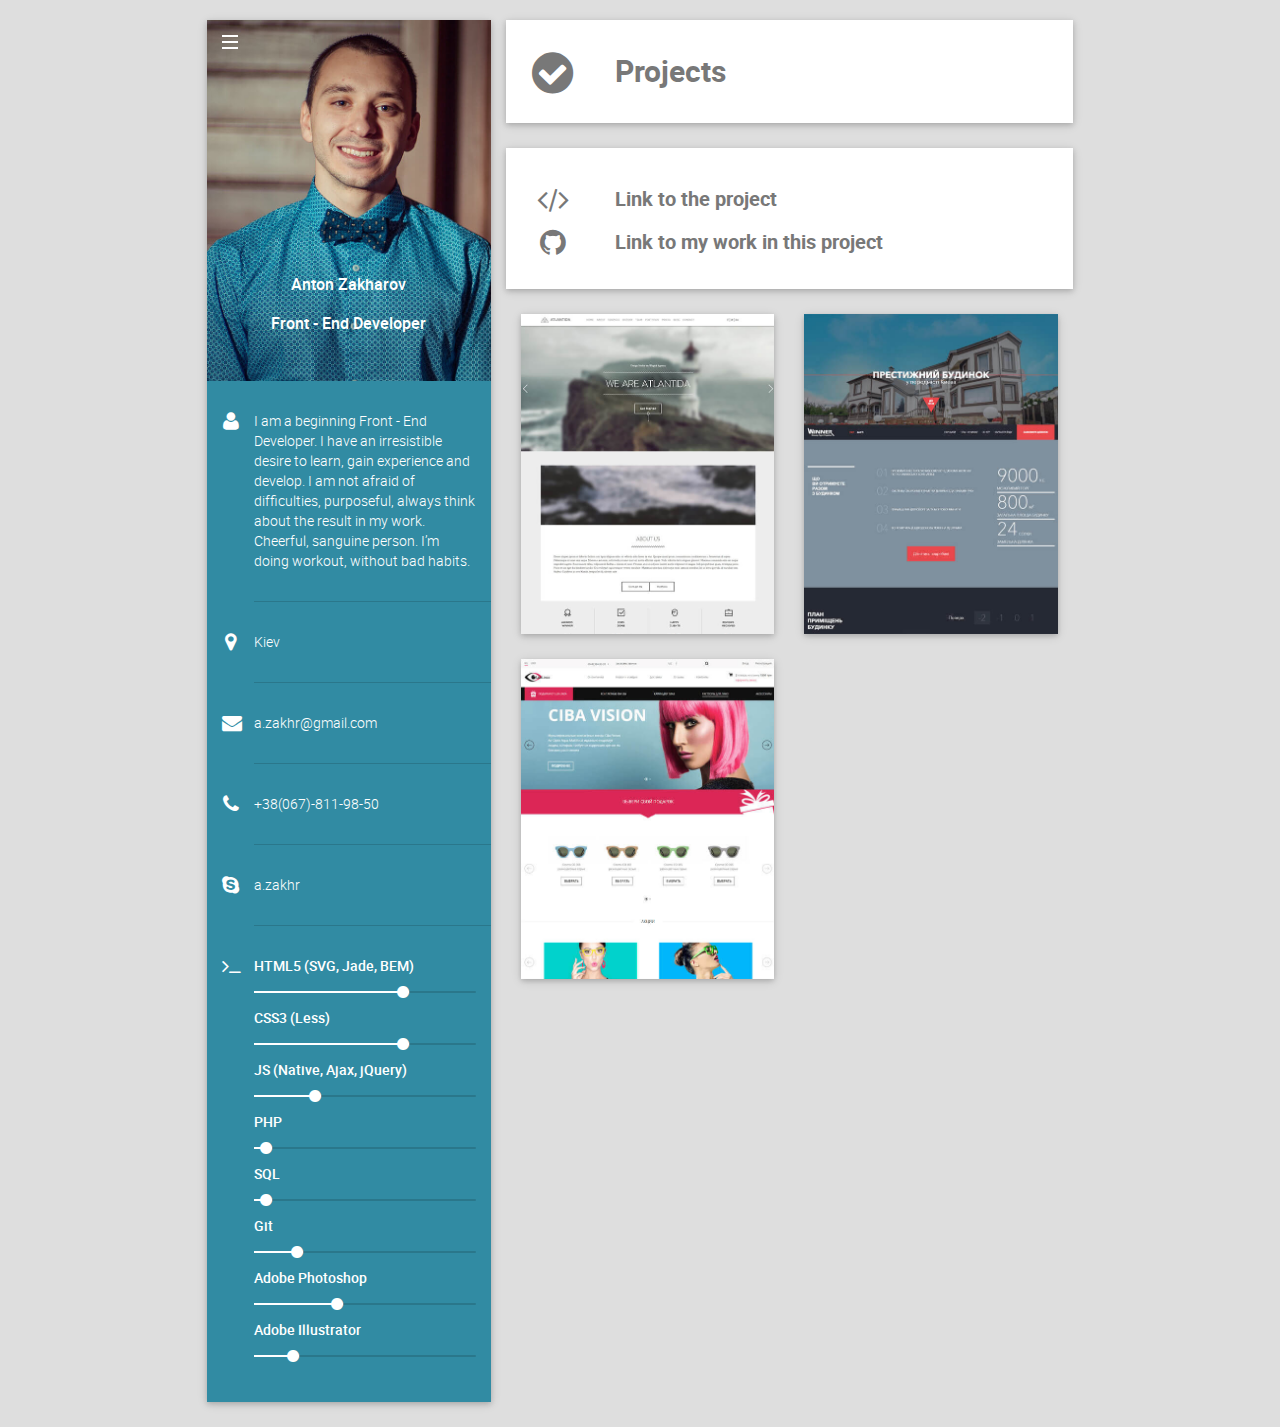
==== commit f9d8f52d: "add new skills" ====
--- a/projects.html
+++ b/projects.html
@@ -1,7 +1,7 @@
 <!DOCTYPE html><html lang="en" class="no-js"><head><meta charset="utf-8"><meta http-equiv="X-UA-Compatible" content="IE=edge"><meta name="viewport" content="width=device-width, initial-scale=1"><title>Projects</title><meta name="description" content="Zakharov Anton - Front-End Developer. CV and Portfolio."><meta name="author" content="Zakharov Anton"><link rel="canonical" href="https://a-zakhr.github.io"><link rel="next" href="https://a-zakhr.github.io/projects"><meta property="og:local" content="en_US"><meta property="og:type" content="website"><meta property="og:title" content="Zakharov Anton"><meta property="og:description" content="Front-End Developer"><meta property="og:url" content="http://a-zakhr.github.io"><meta property="og:site_name" content="Zakharov Anton"><meta property="og:image" content="images/a.zakhr-small.jpg"><link rel="icon" href="favicon.ico"><link rel="apple-touch-icon" sizes="72x72" href="/apple-icon-72x72.png"><link rel="apple-touch-icon" sizes="76x76" href="/apple-icon-76x76.png"><link rel="apple-touch-icon" sizes="114x114" href="/apple-icon-114x114.png"><link rel="stylesheet" href="styles/main.css"><body><!--[if lt IE 10]><p class="browserupgrade">You are using an <strong>outdated</strong> browser. Please <a href="http://browsehappy.com/">upgrade your browser</a> to improve your experience.</p>
 <![endif]--><div class="container"><div class="row"><aside class="aside col-lg-4 col-sm-5"><div class="nav"><div class="nav__btn"><div class="nav__btn-line nav__btn-line--top"></div><div class="nav__btn-line nav__btn-line--middle"></div><div class="nav__btn-line nav__btn-line--bottom"></div></div><nav class="nav__links"><a href="index.html" class="nav__link">CV</a><a href="projects.html" class="nav__link">Projects</a><ul class="social-links"><li class="social-links__item"><a href="https://github.com/a-zakhr" class="social-links__link"><i class="fa fa-github-square"></i></a></li><li class="social-links__item"><a href="https://ua.linkedin.com/in/azakhr" class="social-links__link"><i class="fa fa-linkedin-square"></i></a></li></ul></nav></div><div class="personal-info clearfix"><figure class="personal-info__item photo"><img src="images/a.zakhr.jpg" alt="Zakharov Anton image"><figcaption class="photo__descr"><p class="photo__full-name">Anton Zakharov</p><p class="photo__position">Front - End Developer</p></figcaption></figure><div class="personal-info__item"><div class="personal-info__icon col-xs-2"><i class="fa fa-user"></i></div><p class="personal-info__text col-xs-10">I am a beginning Front - End Developer. I have an irresistible desire to learn, gain experience and develop. I am not afraid of difficulties, purposeful, always think about the result in my work. Cheerful, sanguine person. I’m doing workout, without bad habits.
-</p></div><div class="personal-info__item"><div class="personal-info__icon col-xs-2"><i class="fa fa-map-marker"></i></div><p class="personal-info__text col-xs-10">Kiev</p></div><div class="personal-info__item contacts"><div class="personal-info__icon col-xs-2"><i class="fa fa-envelope"></i></div><a href="mailto: a.zakhr@gmail.com" class="personal-info__text col-xs-10">a.zakhr@gmail.com</a></div><div class="personal-info__item contacts"><div class="personal-info__icon col-xs-2"><i class="fa fa-phone"></i></div><a href="tel: +380678119850" class="personal-info__text col-xs-10">+38(067)-811-98-50</a></div><div class="personal-info__item contacts"><div class="personal-info__icon col-xs-2"><i class="fa fa-skype"></i></div><a href="skype: a.zakhr" class="personal-info__text col-xs-10">a.zakhr</a></div><div class="personal-info__item"><div class="personal-info__icon col-xs-2"><i class="fa fa-terminal"></i></div><div class="skills col-xs-10"><div class="skills__item skills__item--html"><p class="skills__title">HTML5 (Jade, BEM)</p><div class="skills__progress"><div class="skills__progress--current"><i class="fa fa-circle"></i></div></div></div><div class="skills__item skills__item--css"><p class="skills__title">CSS3 (Less)</p><div class="skills__progress"><div class="skills__progress--current"><i class="fa fa-circle"></i></div></div></div><div class="skills__item skills__item--js"><p class="skills__title">JS (Native, jQuery)</p><div class="skills__progress"><div class="skills__progress--current"><i class="fa fa-circle"></i></div></div></div><div class="skills__item skills__item--php"><p class="skills__title">PHP</p><div class="skills__progress"><div class="skills__progress--current"><i class="fa fa-circle"></i></div></div></div><div class="skills__item skills__item--sql"><p class="skills__title">SQL</p><div class="skills__progress"><div class="skills__progress--current"><i class="fa fa-circle"></i></div></div></div><div class="skills__item skills__item--git"><p class="skills__title">Git</p><div class="skills__progress"><div class="skills__progress--current"><i class="fa fa-circle"></i></div></div></div><div class="skills__item skills__item--ps"><p class="skills__title">Adobe Photoshop</p><div class="skills__progress"><div class="skills__progress--current"><i class="fa fa-circle"></i></div></div></div><div class="skills__item skills__item--ai"><p class="skills__title">Adobe Illustrator</p><div class="skills__progress"><div class="skills__progress--current"><i class="fa fa-circle"></i></div></div></div></div></div></div></aside><main class="content col-lg-8 col-sm-7"><div class="descr-block clearfix"><div class="descr-block__icon col-xs-2"><i class="fa fa-check-circle"></i></div><div class="descr-block__description col-xs-10"><h2 class="descr-block__title">Projects</h2></div></div><div class="descr-block"><div class="description-links"><div class="description-links__item"><div class="description-links__icon col-xs-2"><i class="fa fa-code"></i></div><p class="description-links__text col-xs-10">Link to the project</p></div><div class="description-links__item"><div class="description-links__icon col-xs-2"><i class="fa fa-github"></i></div><p class="description-links__text col-xs-10">Link to my work in this project
-</p></div></div></div><div class="projects"><ul class="projects__list clearfix"><li class="projects__item col-md-6"><figure class="projects__obj"><img src="images/atlantida.jpg" alt="Atlantida" class="projects__img"><figcaption class="projects__desc"><h4 class="projects__title">Atlantida</h4><div class="projects__links"><a href="http://a-zakhr.github.io/atlantida" class="projects__link projects__link--git"><i class="fa fa-github"></i></a></div></figcaption></figure></li><li class="projects__item col-md-6"><figure class="projects__obj"><img src="images/sunhouse.jpg" alt="Winner Sun House" class="projects__img"><figcaption class="projects__desc"><h4 class="projects__title">Winner Sun House</h4><div class="projects__links"><a href="http://sunhouse.wgu.com.ua/" class="projects__link projects__link--current"><i class="fa fa-code"></i></a><a href="http://a-zakhr.github.io/sunhouse" class="projects__link projects__link--git"><i class="fa fa-github"></i></a></div></figcaption></figure></li><li class="projects__item col-md-6"><figure class="projects__obj"><img src="images/lux-linza.jpg" alt="Lux Linza" class="projects__img"><figcaption class="projects__desc"><h4 class="projects__title">Lux Linza</h4><div class="projects__links"><a href="https://luxlinza.ua/" class="projects__link projects__link--current"><i class="fa fa-code"></i></a><a href="http://a-zakhr.github.io/luxlinza" class="projects__link projects__link--git"><i class="fa fa-github"></i></a></div></figcaption></figure></li></ul></div></main><div class="overlay-bg"></div></div></div><script src="scripts/jquery.min.js"></script><script src="scripts/main.js"></script><script>(function(i,s,o,g,r,a,m){i['GoogleAnalyticsObject']=r;i[r]=i[r]||function(){
+</p></div><div class="personal-info__item"><div class="personal-info__icon col-xs-2"><i class="fa fa-map-marker"></i></div><p class="personal-info__text col-xs-10">Kiev</p></div><div class="personal-info__item contacts"><div class="personal-info__icon col-xs-2"><i class="fa fa-envelope"></i></div><a href="mailto: a.zakhr@gmail.com" class="personal-info__text col-xs-10">a.zakhr@gmail.com</a></div><div class="personal-info__item contacts"><div class="personal-info__icon col-xs-2"><i class="fa fa-phone"></i></div><a href="tel: +380678119850" class="personal-info__text col-xs-10">+38(067)-811-98-50</a></div><div class="personal-info__item contacts"><div class="personal-info__icon col-xs-2"><i class="fa fa-skype"></i></div><a href="skype: a.zakhr" class="personal-info__text col-xs-10">a.zakhr</a></div><div class="personal-info__item"><div class="personal-info__icon col-xs-2"><i class="fa fa-terminal"></i></div><div class="skills col-xs-10"><div class="skills__item skills__item--html"><p class="skills__title">HTML5 (SVG, Jade, BEM)</p><div class="skills__progress"><div class="skills__progress--current"><i class="fa fa-circle"></i></div></div></div><div class="skills__item skills__item--css"><p class="skills__title">CSS3 (Less)</p><div class="skills__progress"><div class="skills__progress--current"><i class="fa fa-circle"></i></div></div></div><div class="skills__item skills__item--js"><p class="skills__title">JS (Native, Ajax, jQuery)</p><div class="skills__progress"><div class="skills__progress--current"><i class="fa fa-circle"></i></div></div></div><div class="skills__item skills__item--php"><p class="skills__title">PHP</p><div class="skills__progress"><div class="skills__progress--current"><i class="fa fa-circle"></i></div></div></div><div class="skills__item skills__item--sql"><p class="skills__title">SQL</p><div class="skills__progress"><div class="skills__progress--current"><i class="fa fa-circle"></i></div></div></div><div class="skills__item skills__item--git"><p class="skills__title">Git</p><div class="skills__progress"><div class="skills__progress--current"><i class="fa fa-circle"></i></div></div></div><div class="skills__item skills__item--ps"><p class="skills__title">Adobe Photoshop</p><div class="skills__progress"><div class="skills__progress--current"><i class="fa fa-circle"></i></div></div></div><div class="skills__item skills__item--ai"><p class="skills__title">Adobe Illustrator</p><div class="skills__progress"><div class="skills__progress--current"><i class="fa fa-circle"></i></div></div></div></div></div></div></aside><main class="content col-lg-8 col-sm-7"><div class="descr-block clearfix"><div class="descr-block__icon col-xs-2"><i class="fa fa-check-circle"></i></div><div class="descr-block__description col-xs-10"><h2 class="descr-block__title">Projects</h2></div></div><div class="descr-block"><div class="description-links"><div class="description-links__item"><div class="description-links__icon col-xs-2"><i class="fa fa-code"></i></div><p class="description-links__text col-xs-10">Link to the project</p></div><div class="description-links__item"><div class="description-links__icon col-xs-2"><i class="fa fa-github"></i></div><p class="description-links__text col-xs-10">Link to my work in this project
+</p></div></div></div><div class="projects"><ul class="projects__list clearfix"><li class="projects__item col-md-6"><figure class="projects__obj"><img src="images/atlantida.jpg" alt="Atlantida" class="projects__img"><figcaption class="projects__desc"><h4 class="projects__title">Atlantida</h4><div class="projects__links"><a href="http://a-zakhr.github.io/atlantida" class="projects__link projects__link--git"><i class="fa fa-github"></i></a></div></figcaption></figure></li><li class="projects__item col-md-6"><figure class="projects__obj"><img src="images/sunhouse.jpg" alt="Winner Sun House" class="projects__img"><figcaption class="projects__desc"><h4 class="projects__title">Winner Sun House</h4><div class="projects__links"><a href="http://a-zakhr.github.io/sunhouse" class="projects__link projects__link--git"><i class="fa fa-github"></i></a></div></figcaption></figure></li><li class="projects__item col-md-6"><figure class="projects__obj"><img src="images/lux-linza.jpg" alt="Lux Linza" class="projects__img"><figcaption class="projects__desc"><h4 class="projects__title">Lux Linza</h4><div class="projects__links"><a href="https://luxlinza.ua/" class="projects__link projects__link--current"><i class="fa fa-code"></i></a></div></figcaption></figure></li></ul></div></main><div class="overlay-bg"></div></div></div><script src="scripts/jquery.min.js"></script><script src="scripts/main.js"></script><script>(function(i,s,o,g,r,a,m){i['GoogleAnalyticsObject']=r;i[r]=i[r]||function(){
 (i[r].q=i[r].q||[]).push(arguments)},i[r].l=1*new Date();a=s.createElement(o),
 m=s.getElementsByTagName(o)[0];a.async=1;a.src=g;m.parentNode.insertBefore(a,m)
 })(window,document,'script','https://www.google-analytics.com/analytics.js','ga');
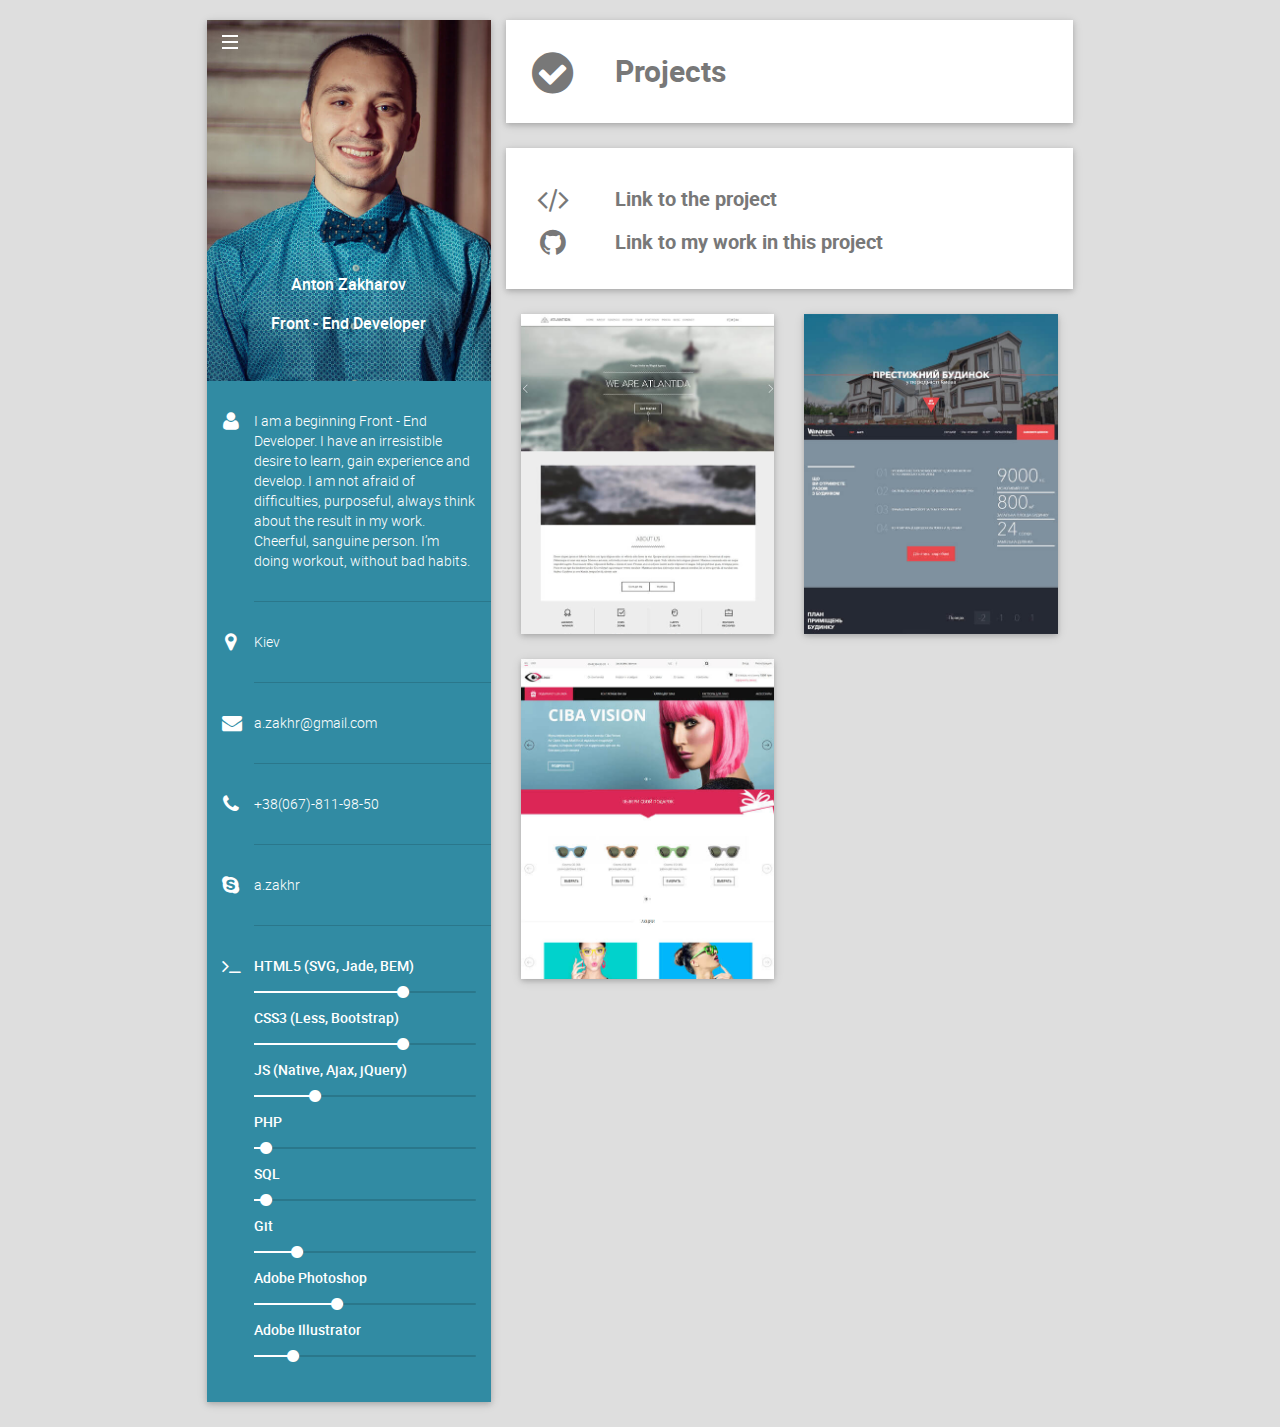
==== commit 113a3359: "add new skills" ====
--- a/projects.html
+++ b/projects.html
@@ -1,6 +1,6 @@
 <!DOCTYPE html><html lang="en" class="no-js"><head><meta charset="utf-8"><meta http-equiv="X-UA-Compatible" content="IE=edge"><meta name="viewport" content="width=device-width, initial-scale=1"><title>Projects</title><meta name="description" content="Zakharov Anton - Front-End Developer. CV and Portfolio."><meta name="author" content="Zakharov Anton"><link rel="canonical" href="https://a-zakhr.github.io"><link rel="next" href="https://a-zakhr.github.io/projects"><meta property="og:local" content="en_US"><meta property="og:type" content="website"><meta property="og:title" content="Zakharov Anton"><meta property="og:description" content="Front-End Developer"><meta property="og:url" content="http://a-zakhr.github.io"><meta property="og:site_name" content="Zakharov Anton"><meta property="og:image" content="images/a.zakhr-small.jpg"><link rel="icon" href="favicon.ico"><link rel="apple-touch-icon" sizes="72x72" href="/apple-icon-72x72.png"><link rel="apple-touch-icon" sizes="76x76" href="/apple-icon-76x76.png"><link rel="apple-touch-icon" sizes="114x114" href="/apple-icon-114x114.png"><link rel="stylesheet" href="styles/main.css"><body><!--[if lt IE 10]><p class="browserupgrade">You are using an <strong>outdated</strong> browser. Please <a href="http://browsehappy.com/">upgrade your browser</a> to improve your experience.</p>
 <![endif]--><div class="container"><div class="row"><aside class="aside col-lg-4 col-sm-5"><div class="nav"><div class="nav__btn"><div class="nav__btn-line nav__btn-line--top"></div><div class="nav__btn-line nav__btn-line--middle"></div><div class="nav__btn-line nav__btn-line--bottom"></div></div><nav class="nav__links"><a href="index.html" class="nav__link">CV</a><a href="projects.html" class="nav__link">Projects</a><ul class="social-links"><li class="social-links__item"><a href="https://github.com/a-zakhr" class="social-links__link"><i class="fa fa-github-square"></i></a></li><li class="social-links__item"><a href="https://ua.linkedin.com/in/azakhr" class="social-links__link"><i class="fa fa-linkedin-square"></i></a></li></ul></nav></div><div class="personal-info clearfix"><figure class="personal-info__item photo"><img src="images/a.zakhr.jpg" alt="Zakharov Anton image"><figcaption class="photo__descr"><p class="photo__full-name">Anton Zakharov</p><p class="photo__position">Front - End Developer</p></figcaption></figure><div class="personal-info__item"><div class="personal-info__icon col-xs-2"><i class="fa fa-user"></i></div><p class="personal-info__text col-xs-10">I am a beginning Front - End Developer. I have an irresistible desire to learn, gain experience and develop. I am not afraid of difficulties, purposeful, always think about the result in my work. Cheerful, sanguine person. I’m doing workout, without bad habits.
-</p></div><div class="personal-info__item"><div class="personal-info__icon col-xs-2"><i class="fa fa-map-marker"></i></div><p class="personal-info__text col-xs-10">Kiev</p></div><div class="personal-info__item contacts"><div class="personal-info__icon col-xs-2"><i class="fa fa-envelope"></i></div><a href="mailto: a.zakhr@gmail.com" class="personal-info__text col-xs-10">a.zakhr@gmail.com</a></div><div class="personal-info__item contacts"><div class="personal-info__icon col-xs-2"><i class="fa fa-phone"></i></div><a href="tel: +380678119850" class="personal-info__text col-xs-10">+38(067)-811-98-50</a></div><div class="personal-info__item contacts"><div class="personal-info__icon col-xs-2"><i class="fa fa-skype"></i></div><a href="skype: a.zakhr" class="personal-info__text col-xs-10">a.zakhr</a></div><div class="personal-info__item"><div class="personal-info__icon col-xs-2"><i class="fa fa-terminal"></i></div><div class="skills col-xs-10"><div class="skills__item skills__item--html"><p class="skills__title">HTML5 (SVG, Jade, BEM)</p><div class="skills__progress"><div class="skills__progress--current"><i class="fa fa-circle"></i></div></div></div><div class="skills__item skills__item--css"><p class="skills__title">CSS3 (Less)</p><div class="skills__progress"><div class="skills__progress--current"><i class="fa fa-circle"></i></div></div></div><div class="skills__item skills__item--js"><p class="skills__title">JS (Native, Ajax, jQuery)</p><div class="skills__progress"><div class="skills__progress--current"><i class="fa fa-circle"></i></div></div></div><div class="skills__item skills__item--php"><p class="skills__title">PHP</p><div class="skills__progress"><div class="skills__progress--current"><i class="fa fa-circle"></i></div></div></div><div class="skills__item skills__item--sql"><p class="skills__title">SQL</p><div class="skills__progress"><div class="skills__progress--current"><i class="fa fa-circle"></i></div></div></div><div class="skills__item skills__item--git"><p class="skills__title">Git</p><div class="skills__progress"><div class="skills__progress--current"><i class="fa fa-circle"></i></div></div></div><div class="skills__item skills__item--ps"><p class="skills__title">Adobe Photoshop</p><div class="skills__progress"><div class="skills__progress--current"><i class="fa fa-circle"></i></div></div></div><div class="skills__item skills__item--ai"><p class="skills__title">Adobe Illustrator</p><div class="skills__progress"><div class="skills__progress--current"><i class="fa fa-circle"></i></div></div></div></div></div></div></aside><main class="content col-lg-8 col-sm-7"><div class="descr-block clearfix"><div class="descr-block__icon col-xs-2"><i class="fa fa-check-circle"></i></div><div class="descr-block__description col-xs-10"><h2 class="descr-block__title">Projects</h2></div></div><div class="descr-block"><div class="description-links"><div class="description-links__item"><div class="description-links__icon col-xs-2"><i class="fa fa-code"></i></div><p class="description-links__text col-xs-10">Link to the project</p></div><div class="description-links__item"><div class="description-links__icon col-xs-2"><i class="fa fa-github"></i></div><p class="description-links__text col-xs-10">Link to my work in this project
+</p></div><div class="personal-info__item"><div class="personal-info__icon col-xs-2"><i class="fa fa-map-marker"></i></div><p class="personal-info__text col-xs-10">Kiev</p></div><div class="personal-info__item contacts"><div class="personal-info__icon col-xs-2"><i class="fa fa-envelope"></i></div><a href="mailto: a.zakhr@gmail.com" class="personal-info__text col-xs-10">a.zakhr@gmail.com</a></div><div class="personal-info__item contacts"><div class="personal-info__icon col-xs-2"><i class="fa fa-phone"></i></div><a href="tel: +380678119850" class="personal-info__text col-xs-10">+38(067)-811-98-50</a></div><div class="personal-info__item contacts"><div class="personal-info__icon col-xs-2"><i class="fa fa-skype"></i></div><a href="skype: a.zakhr" class="personal-info__text col-xs-10">a.zakhr</a></div><div class="personal-info__item"><div class="personal-info__icon col-xs-2"><i class="fa fa-terminal"></i></div><div class="skills col-xs-10"><div class="skills__item skills__item--html"><p class="skills__title">HTML5 (SVG, Jade, BEM)</p><div class="skills__progress"><div class="skills__progress--current"><i class="fa fa-circle"></i></div></div></div><div class="skills__item skills__item--css"><p class="skills__title">CSS3 (Less, Bootstrap)</p><div class="skills__progress"><div class="skills__progress--current"><i class="fa fa-circle"></i></div></div></div><div class="skills__item skills__item--js"><p class="skills__title">JS (Native, Ajax, jQuery)</p><div class="skills__progress"><div class="skills__progress--current"><i class="fa fa-circle"></i></div></div></div><div class="skills__item skills__item--php"><p class="skills__title">PHP</p><div class="skills__progress"><div class="skills__progress--current"><i class="fa fa-circle"></i></div></div></div><div class="skills__item skills__item--sql"><p class="skills__title">SQL</p><div class="skills__progress"><div class="skills__progress--current"><i class="fa fa-circle"></i></div></div></div><div class="skills__item skills__item--git"><p class="skills__title">Git</p><div class="skills__progress"><div class="skills__progress--current"><i class="fa fa-circle"></i></div></div></div><div class="skills__item skills__item--ps"><p class="skills__title">Adobe Photoshop</p><div class="skills__progress"><div class="skills__progress--current"><i class="fa fa-circle"></i></div></div></div><div class="skills__item skills__item--ai"><p class="skills__title">Adobe Illustrator</p><div class="skills__progress"><div class="skills__progress--current"><i class="fa fa-circle"></i></div></div></div></div></div></div></aside><main class="content col-lg-8 col-sm-7"><div class="descr-block clearfix"><div class="descr-block__icon col-xs-2"><i class="fa fa-check-circle"></i></div><div class="descr-block__description col-xs-10"><h2 class="descr-block__title">Projects</h2></div></div><div class="descr-block"><div class="description-links"><div class="description-links__item"><div class="description-links__icon col-xs-2"><i class="fa fa-code"></i></div><p class="description-links__text col-xs-10">Link to the project</p></div><div class="description-links__item"><div class="description-links__icon col-xs-2"><i class="fa fa-github"></i></div><p class="description-links__text col-xs-10">Link to my work in this project
 </p></div></div></div><div class="projects"><ul class="projects__list clearfix"><li class="projects__item col-md-6"><figure class="projects__obj"><img src="images/atlantida.jpg" alt="Atlantida" class="projects__img"><figcaption class="projects__desc"><h4 class="projects__title">Atlantida</h4><div class="projects__links"><a href="http://a-zakhr.github.io/atlantida" class="projects__link projects__link--git"><i class="fa fa-github"></i></a></div></figcaption></figure></li><li class="projects__item col-md-6"><figure class="projects__obj"><img src="images/sunhouse.jpg" alt="Winner Sun House" class="projects__img"><figcaption class="projects__desc"><h4 class="projects__title">Winner Sun House</h4><div class="projects__links"><a href="http://a-zakhr.github.io/sunhouse" class="projects__link projects__link--git"><i class="fa fa-github"></i></a></div></figcaption></figure></li><li class="projects__item col-md-6"><figure class="projects__obj"><img src="images/lux-linza.jpg" alt="Lux Linza" class="projects__img"><figcaption class="projects__desc"><h4 class="projects__title">Lux Linza</h4><div class="projects__links"><a href="https://luxlinza.ua/" class="projects__link projects__link--current"><i class="fa fa-code"></i></a></div></figcaption></figure></li></ul></div></main><div class="overlay-bg"></div></div></div><script src="scripts/jquery.min.js"></script><script src="scripts/main.js"></script><script>(function(i,s,o,g,r,a,m){i['GoogleAnalyticsObject']=r;i[r]=i[r]||function(){
 (i[r].q=i[r].q||[]).push(arguments)},i[r].l=1*new Date();a=s.createElement(o),
 m=s.getElementsByTagName(o)[0];a.async=1;a.src=g;m.parentNode.insertBefore(a,m)
